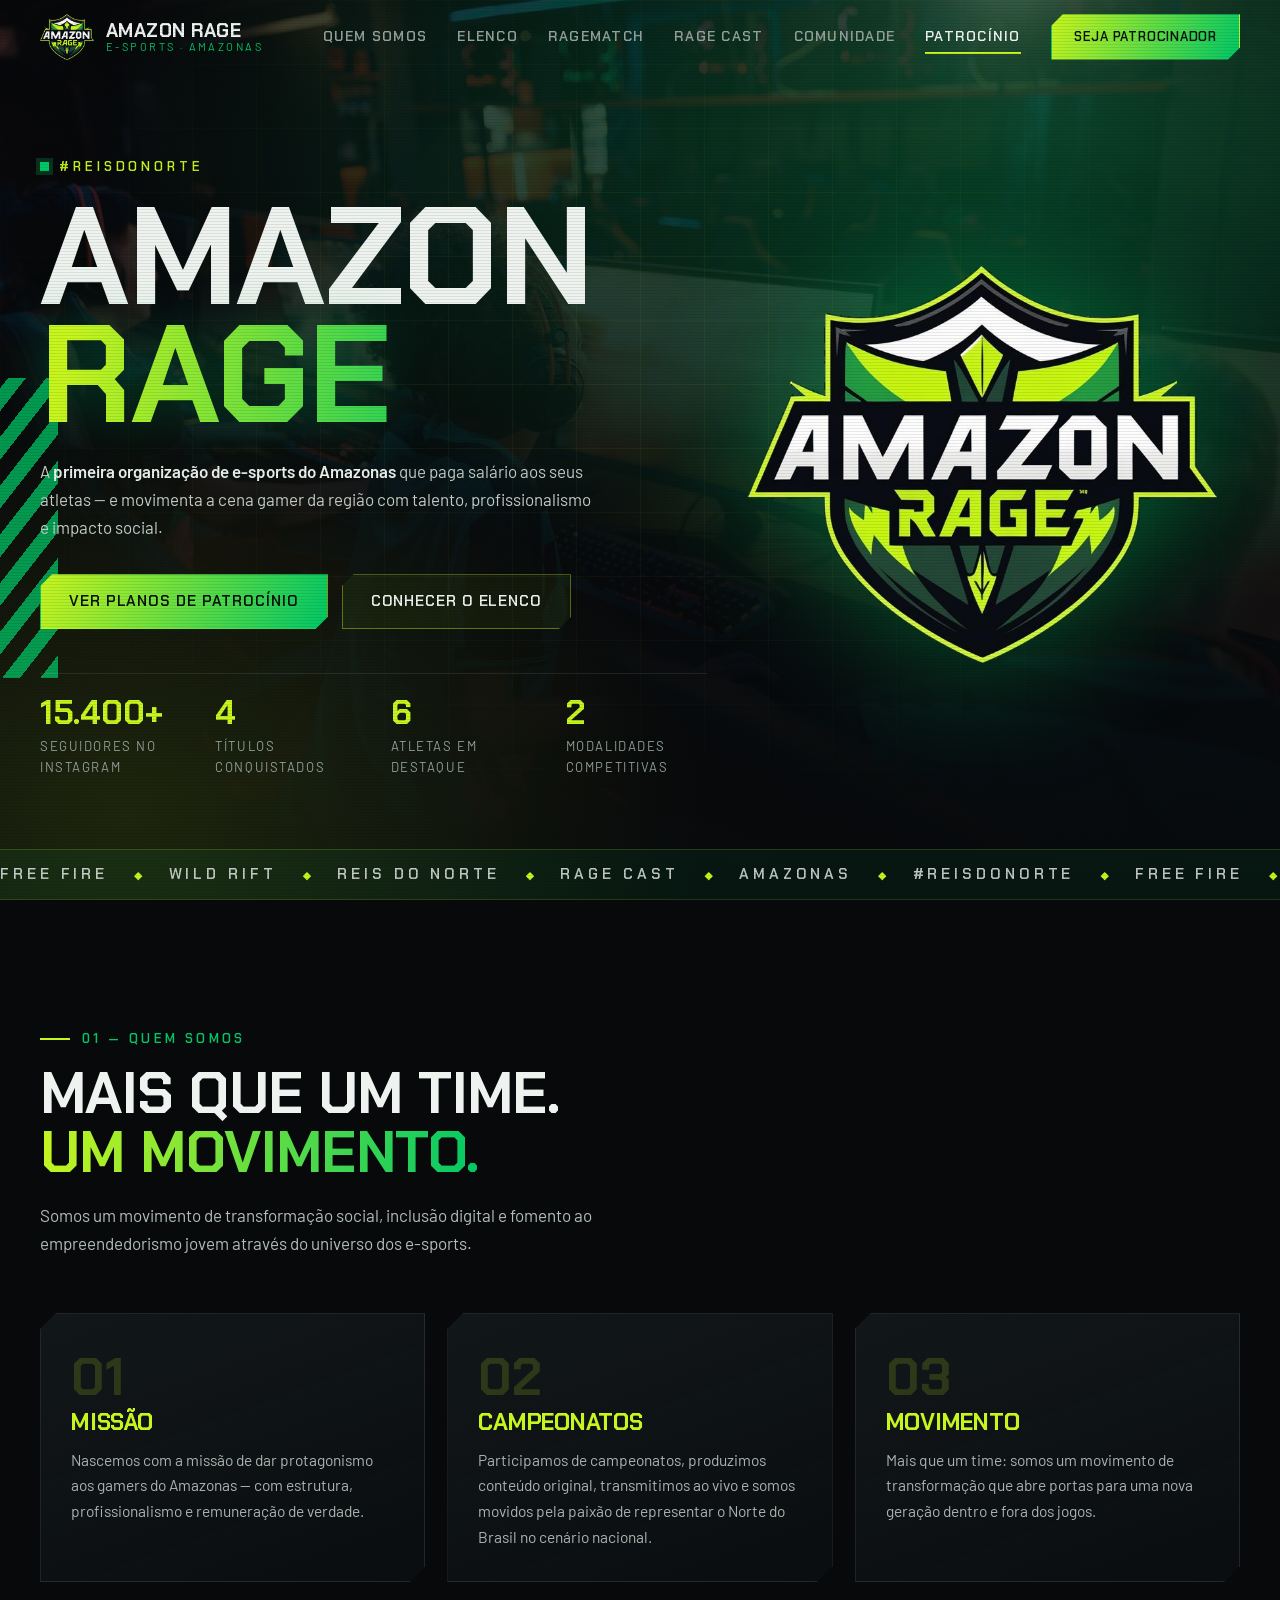
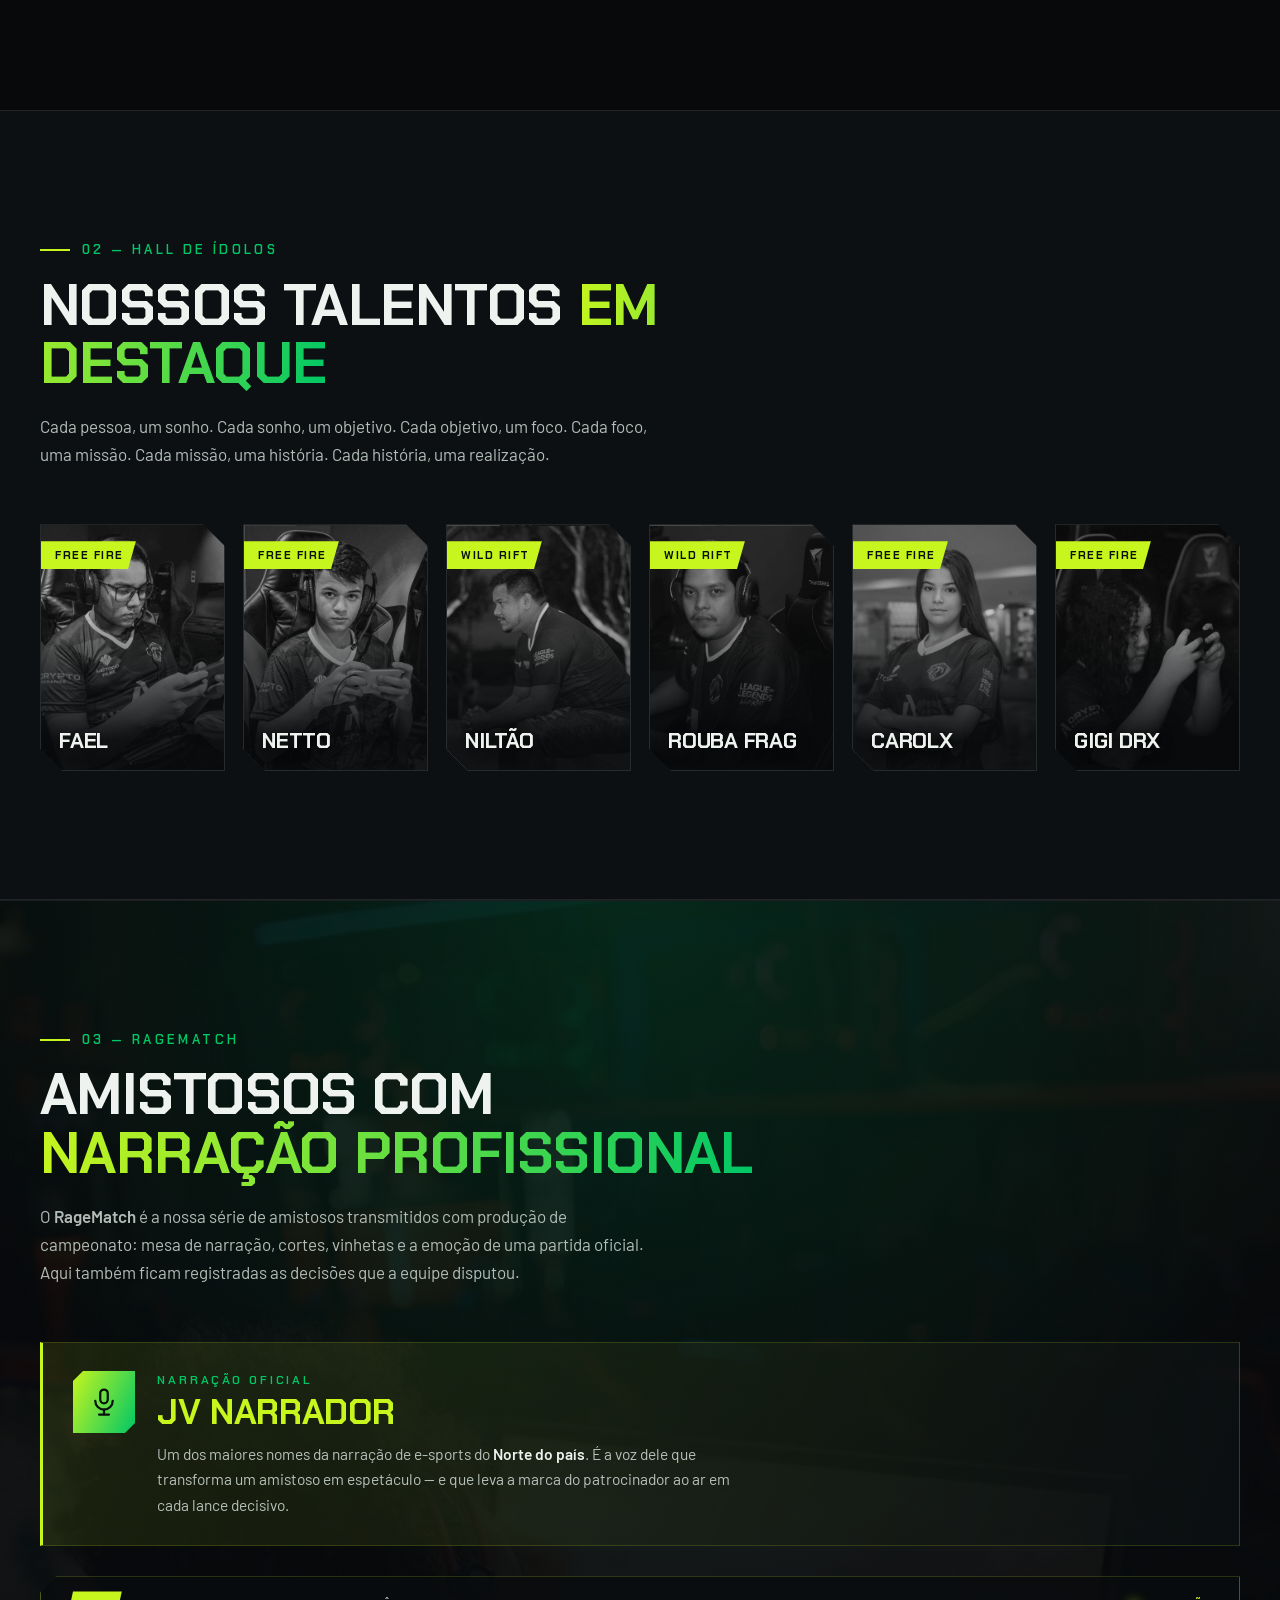
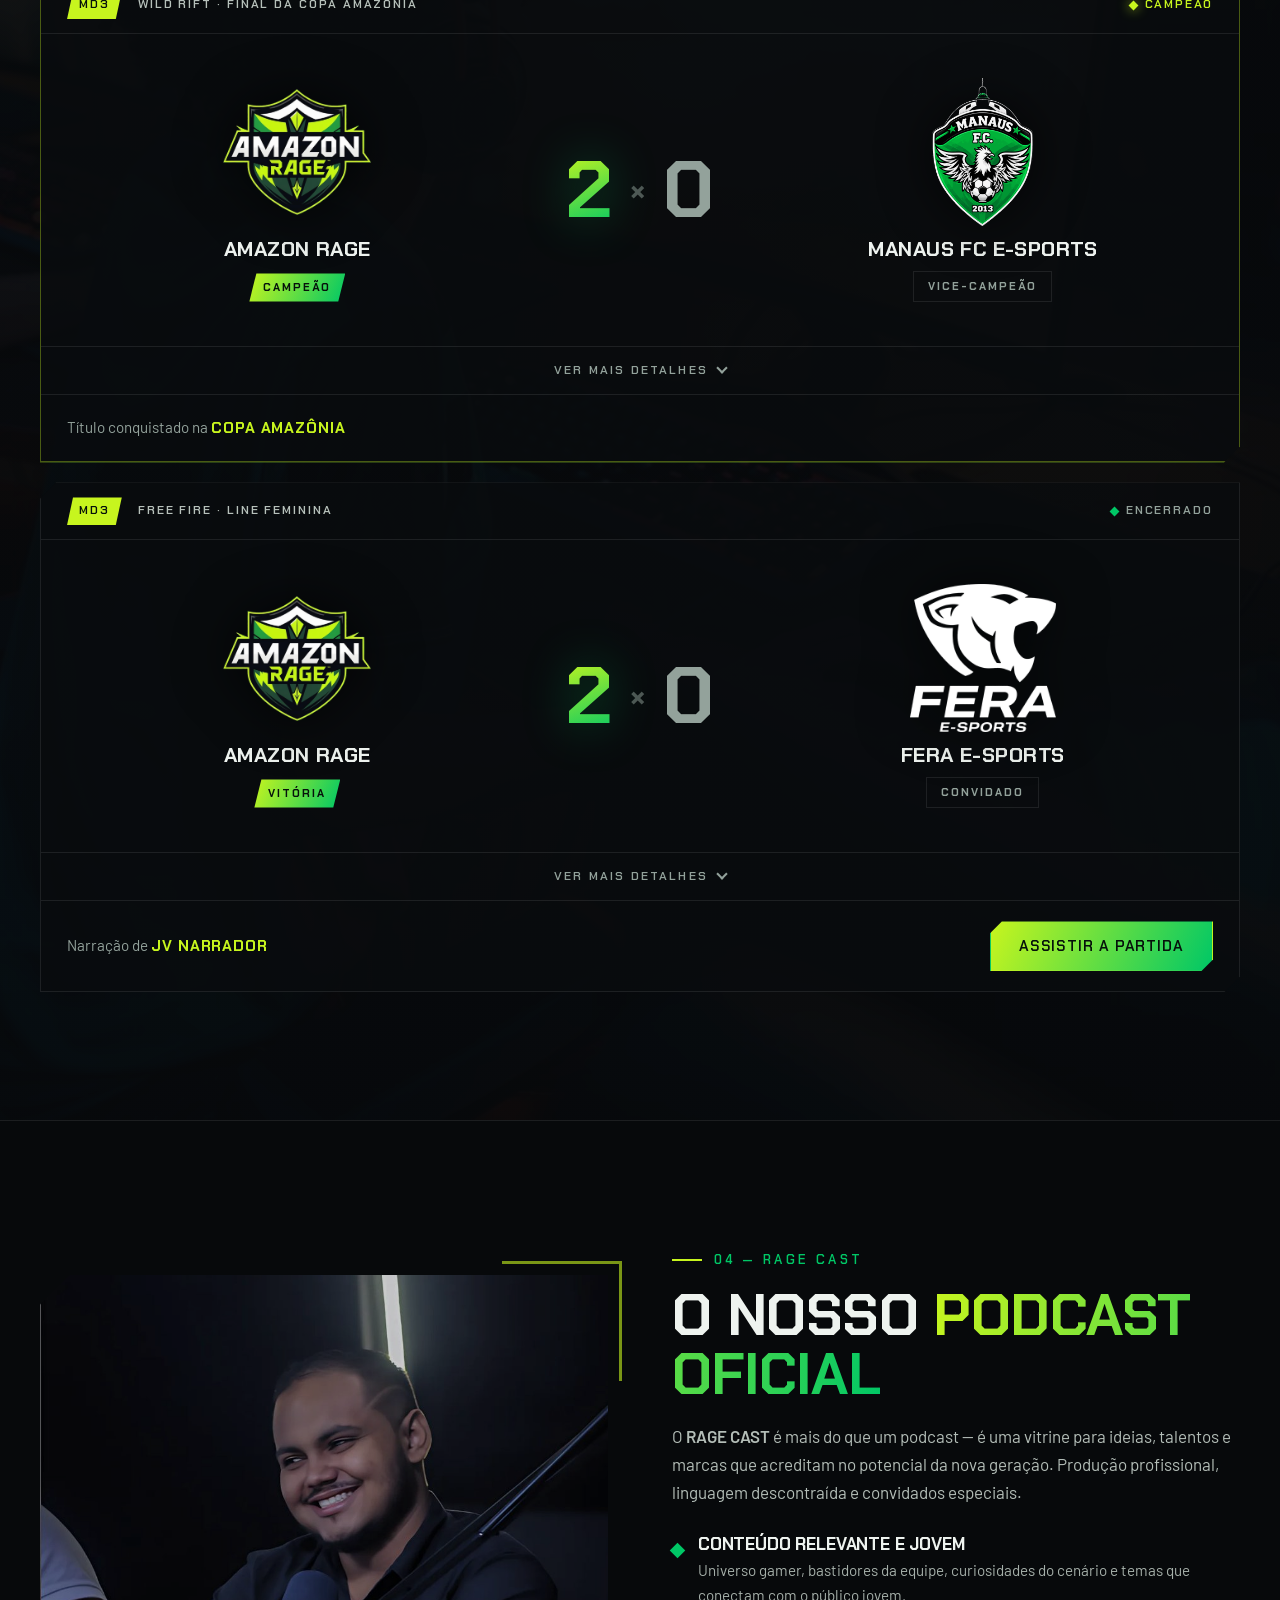
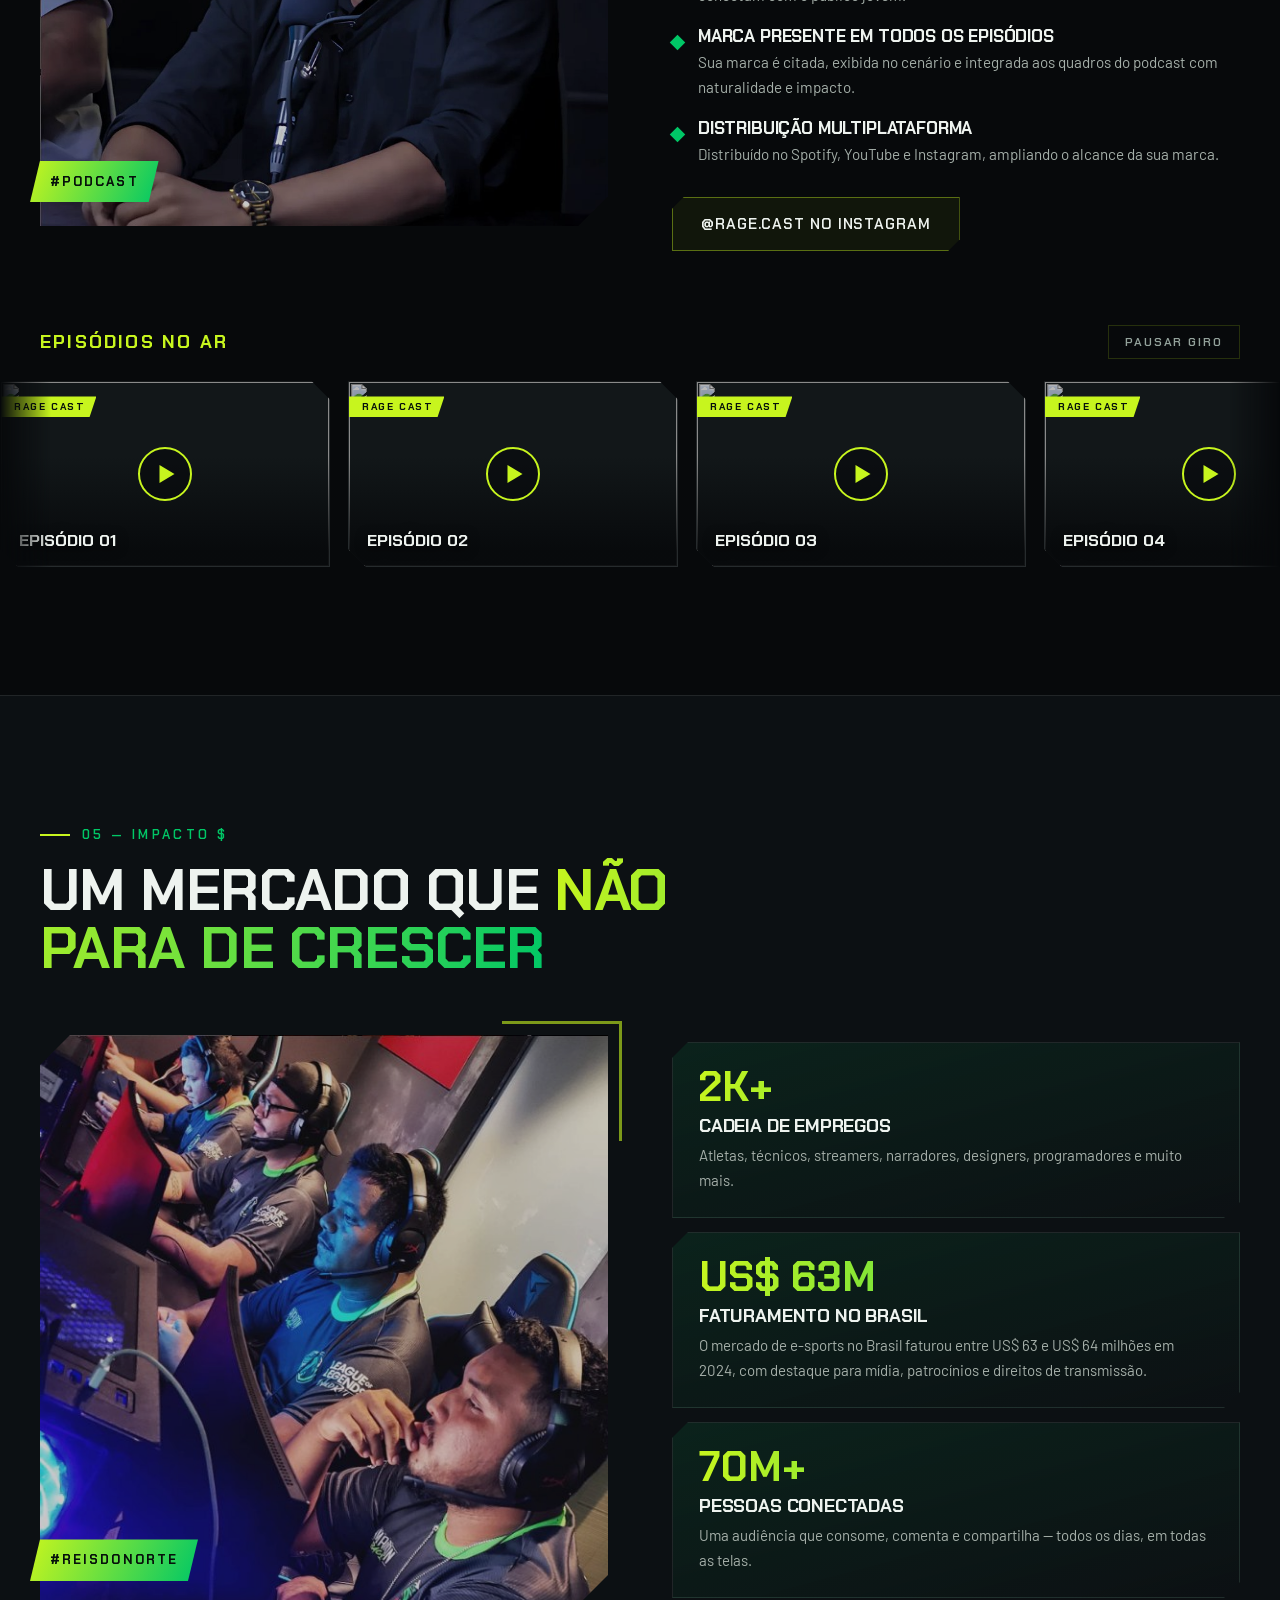
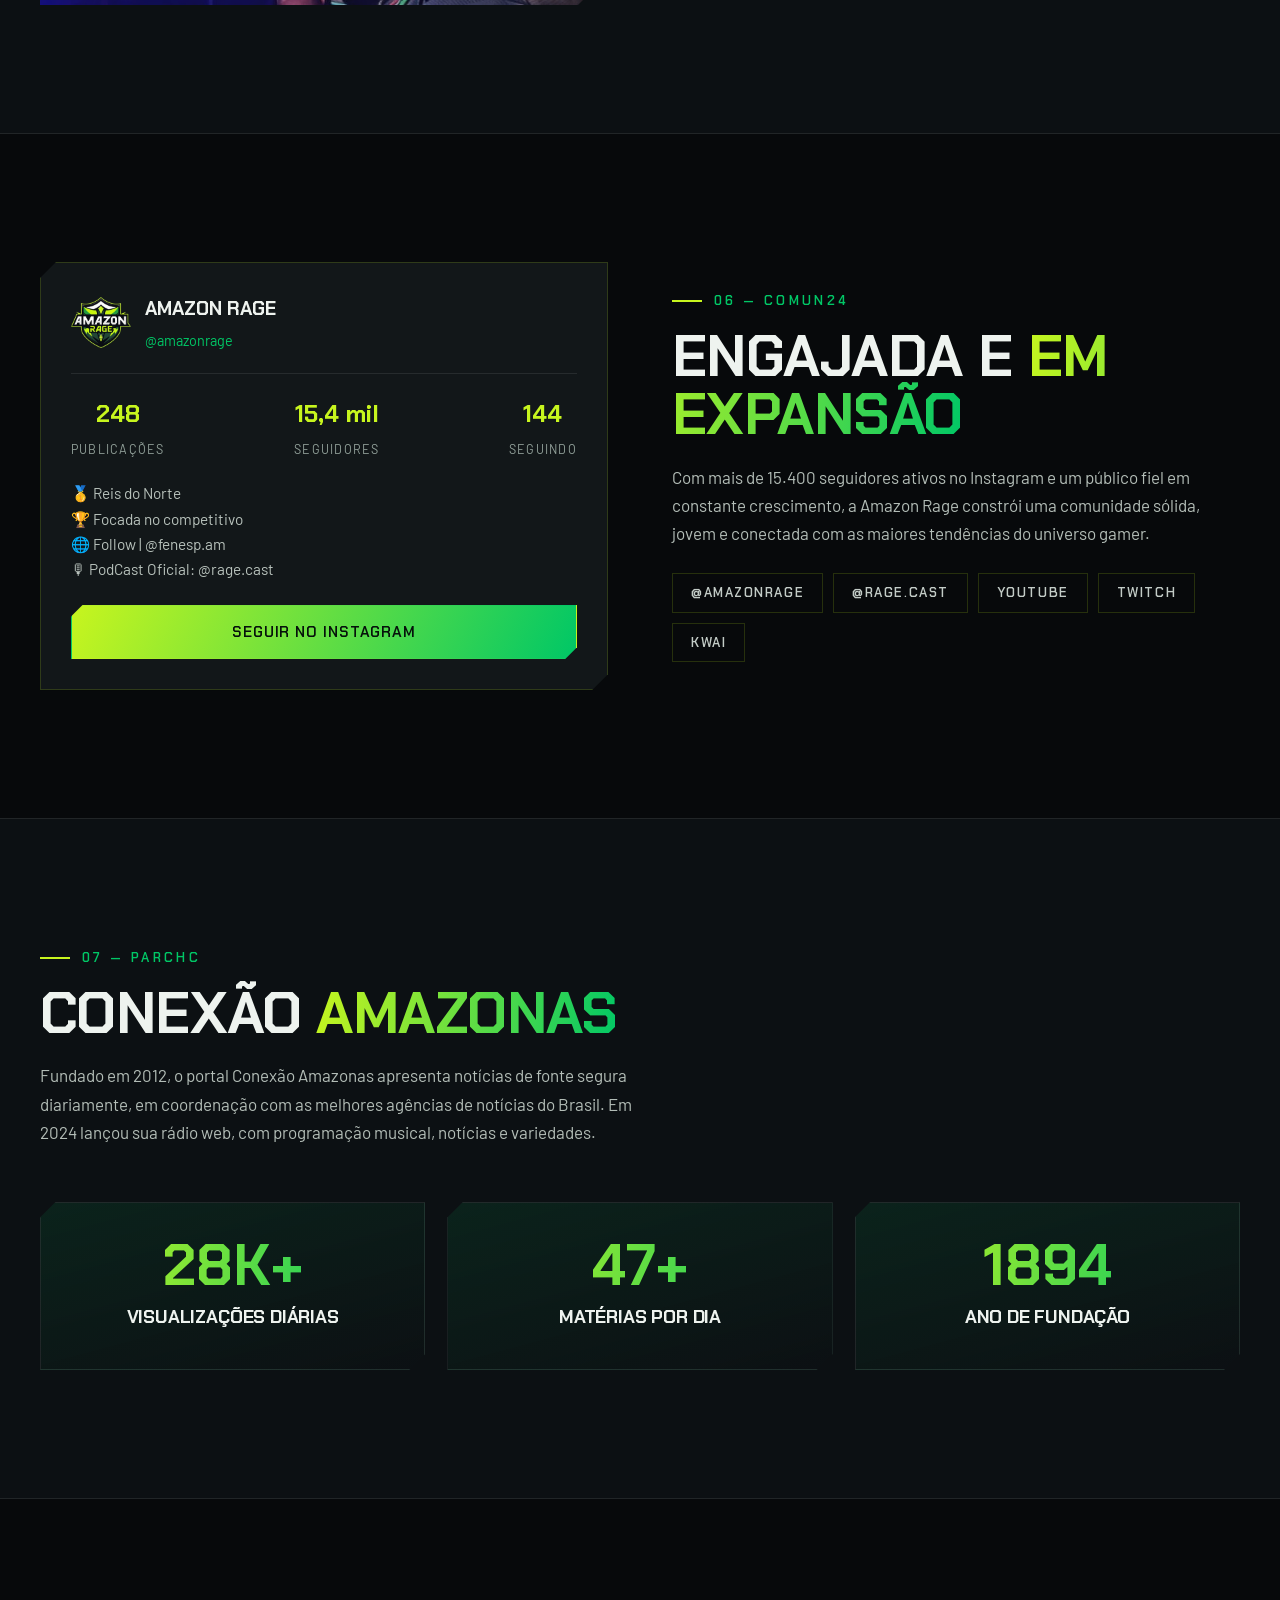
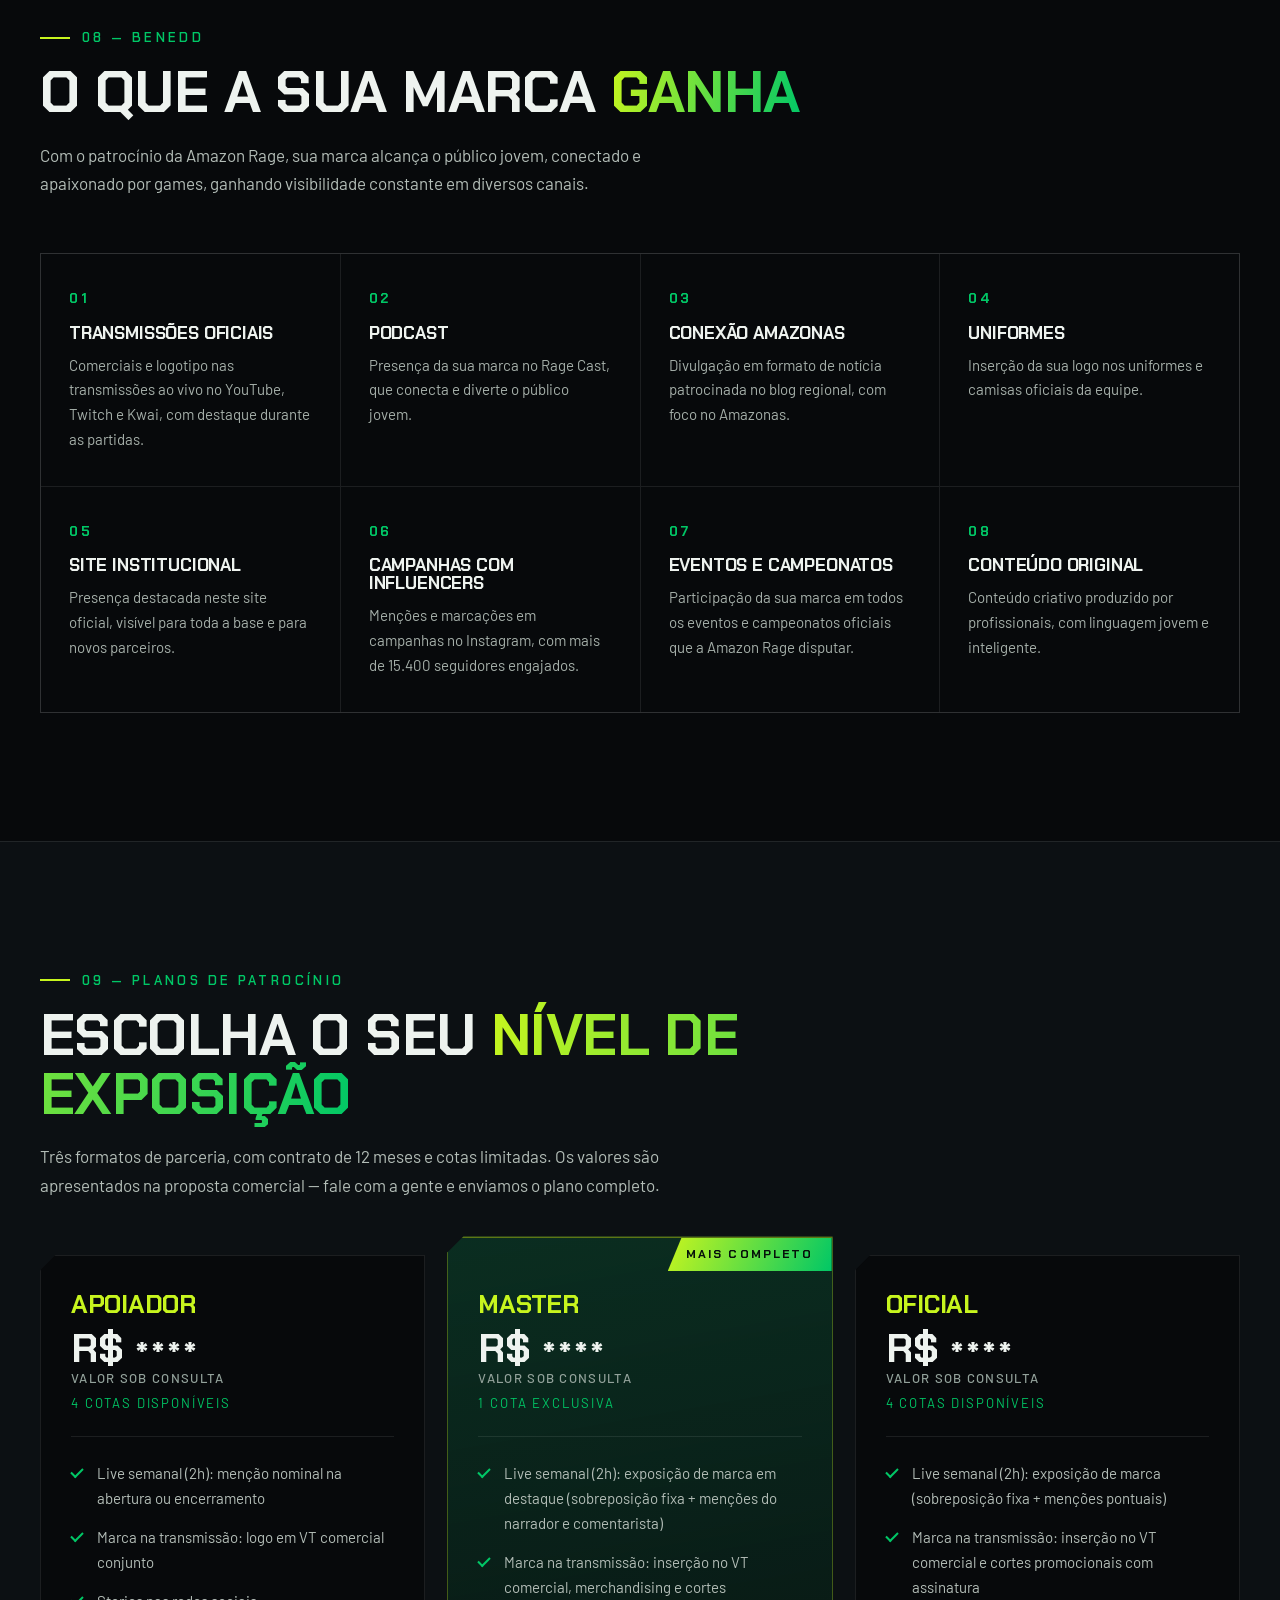
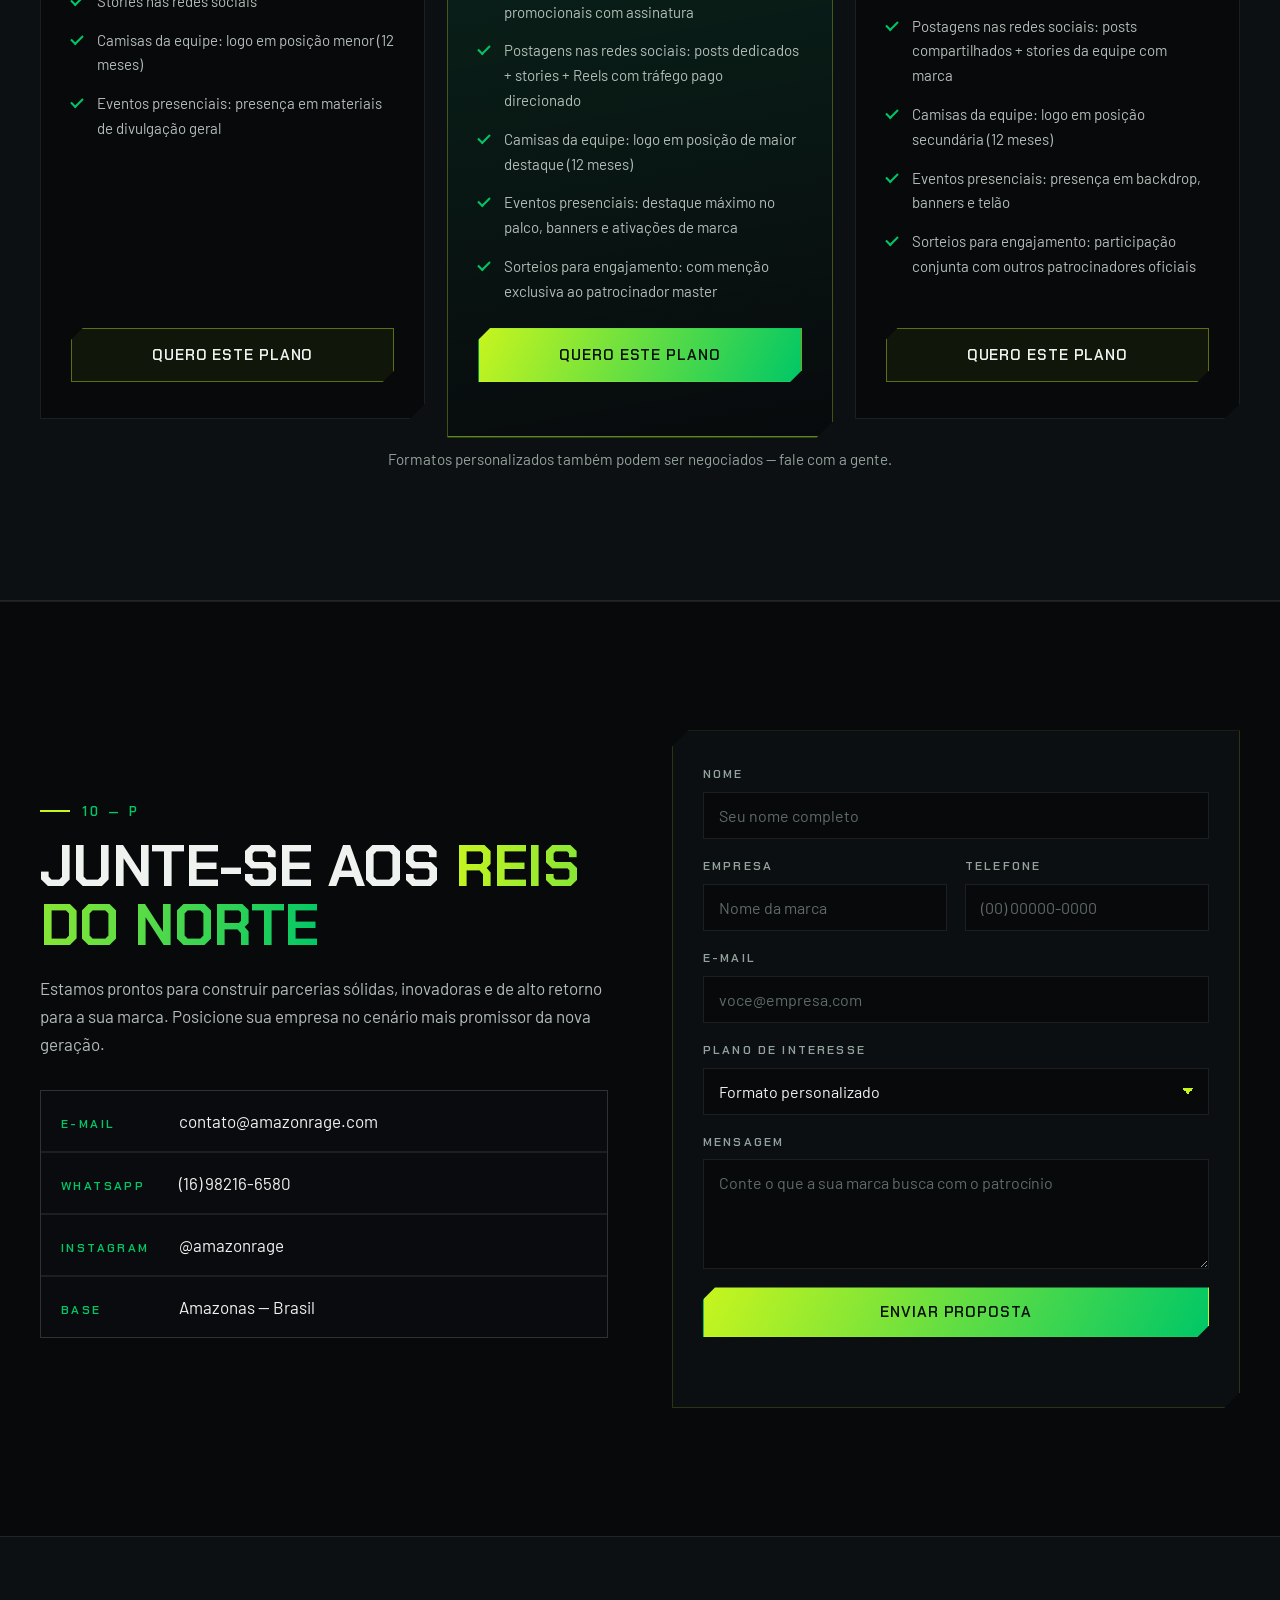
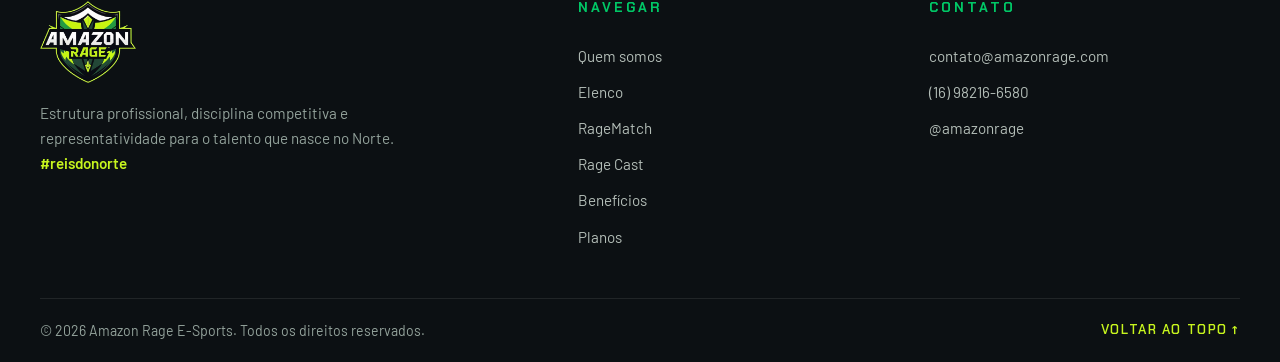
==== index.html @ 4dd615a1 "feat: final da Copa Amazônia contra o Manaus FC E-Sports - Nova partida no topo do RageMatch: Wild R" ====
<!DOCTYPE html>
<html lang="pt-BR">

<head>
	<meta charset="utf-8">
	<meta name="viewport" content="width=device-width, initial-scale=1">

	<!-- Marca que há JavaScript. As animações de entrada só escondem o conteúdo
	     quando esta classe existe — sem JS o site aparece inteiro, normalmente. -->
	<script>document.documentElement.classList.add("js");</script>

	<title>Amazon Rage E-Sports | Reis do Norte</title>
	<meta name="description"
		content="A primeira organização de e-sports do Amazonas que paga salário aos seus atletas. Free Fire, Wild Rift, Rage Cast e uma comunidade de mais de 15 mil gamers. Conheça os planos de patrocínio.">
	<meta name="theme-color" content="#07090B">

	<!-- ATENÇÃO: ao apontar o domínio amazonrage.com para o Netlify, troque as
	     cinco URLs absolutas abaixo (canonical, og:url, og:image e twitter:image)
	     e também robots.txt e sitemap.xml. Nada mais depende do domínio. -->
	<link rel="canonical" href="https://amazonrage.netlify.app/">

	<meta property="og:type" content="website">
	<meta property="og:site_name" content="Amazon Rage E-Sports">
	<meta property="og:locale" content="pt_BR">
	<meta property="og:title" content="Amazon Rage E-Sports | Reis do Norte">
	<meta property="og:description"
		content="Estrutura profissional para o talento que nasce no Norte. Free Fire, Wild Rift e o podcast Rage Cast — veja como a sua marca entra nessa.">
	<meta property="og:url" content="https://amazonrage.netlify.app/">
	<meta property="og:image" content="https://amazonrage.netlify.app/assets/img/og-cover.jpg">
	<meta property="og:image:secure_url" content="https://amazonrage.netlify.app/assets/img/og-cover.jpg">
	<meta property="og:image:type" content="image/jpeg">
	<meta property="og:image:width" content="1200">
	<meta property="og:image:height" content="630">
	<meta property="og:image:alt" content="Escudo da Amazon Rage E-Sports com a hashtag #reisdonorte">

	<meta name="twitter:card" content="summary_large_image">
	<meta name="twitter:title" content="Amazon Rage E-Sports | Reis do Norte">
	<meta name="twitter:description"
		content="Estrutura profissional para o talento que nasce no Norte. Free Fire, Wild Rift e o podcast Rage Cast.">
	<meta name="twitter:image" content="https://amazonrage.netlify.app/assets/img/og-cover.jpg">
	<meta name="twitter:image:alt" content="Escudo da Amazon Rage E-Sports com a hashtag #reisdonorte">

	<link rel="icon" href="/assets/img/favicon.ico" sizes="32x32">
	<link rel="icon" href="/assets/img/favicon.svg" type="image/svg+xml">
	<link rel="apple-touch-icon" href="/assets/img/apple-touch-icon.png">
	<link rel="manifest" href="/site.webmanifest">

	<link rel="preload" href="/assets/fonts/chakra-petch-latin-700-normal.woff2" as="font" type="font/woff2" crossorigin>
	<link rel="preload" href="/assets/fonts/barlow-latin-400-normal.woff2" as="font" type="font/woff2" crossorigin>
	<link rel="stylesheet" href="/assets/css/style.css">

	<script type="application/ld+json">
	{
		"@context": "https://schema.org",
		"@type": "SportsOrganization",
		"name": "Amazon Rage E-Sports",
		"alternateName": "Reis do Norte",
		"sport": "Esports",
		"url": "https://amazonrage.netlify.app/",
		"logo": "https://amazonrage.netlify.app/assets/img/logo.png",
		"email": "contato@amazonrage.com",
		"telephone": "+5516982166580",
		"areaServed": "Amazonas, Brasil",
		"address": { "@type": "PostalAddress", "addressRegion": "AM", "addressCountry": "BR" },
		"sameAs": ["https://www.instagram.com/amazonrage/"]
	}
	</script>
</head>

<body>
	<!-- Tela de carregamento. A saída é 100% CSS (animação com delay), então
	     ela some mesmo se o JavaScript falhar. O JS só anima o contador. -->
	<div class="preloader" id="preloader" aria-hidden="true">
		<div class="preloader-inner">
			<img class="preloader-crest" src="/assets/img/logo.png" alt="" width="190" height="161">
			<p class="preloader-name glitch" data-text="AMAZON RAGE">AMAZON RAGE</p>
			<div class="preloader-bar"><span></span></div>
			<p class="preloader-status"><b id="preloaderPct">0</b>% — preparando a arena</p>
			<p class="preloader-skip">clique para entrar</p>
		</div>
	</div>

	<div class="scroll-progress" aria-hidden="true"><span id="scrollBar"></span></div>
	<div class="scanlines" aria-hidden="true"></div>

	<a class="skip-link" href="#conteudo">Pular para o conteúdo</a>

	<header class="site-header" id="topo">
		<div class="wrap header-inner">
			<a class="brand" href="#topo" aria-label="Amazon Rage — início">
				<img src="/assets/img/logo.png" alt="Amazon Rage" width="150" height="127" fetchpriority="high">
				<span class="brand-text">
					<strong>Amazon Rage</strong>
					<em>E-Sports · Amazonas</em>
				</span>
			</a>

			<nav class="nav" id="nav" aria-label="Navegação principal">
				<a href="#sobre">Quem somos</a>
				<a href="#elenco">Elenco</a>
				<a href="#ragematch">RageMatch</a>
				<a href="#ragecast">Rage Cast</a>
				<a href="#comunidade">Comunidade</a>
				<a href="#patrocinio">Patrocínio</a>
				<a class="btn btn-primary nav-cta" href="#contato">Seja patrocinador</a>
			</nav>

			<button class="nav-toggle" id="navToggle" type="button" aria-expanded="false" aria-controls="nav"
				aria-label="Abrir menu">
				<span></span><span></span><span></span>
			</button>
		</div>
	</header>

	<main id="conteudo">

		<!-- ============================ HERO ============================ -->
		<section class="hero">
			<div class="hero-bg" aria-hidden="true"></div>
			<div class="hero-spotlight" aria-hidden="true"></div>
			<div class="stripes stripes-left" aria-hidden="true"></div>

			<div class="wrap hero-inner">
				<div class="hero-copy reveal">
					<p class="kicker"><span class="dot"></span> #reisdonorte</p>
					<h1>
						<span class="line-1">Amazon</span>
						<span class="line-2 glitch glitch-slow" data-text="Rage">Rage</span>
					</h1>
					<p class="lead">
						A <strong>primeira organização de e-sports do Amazonas</strong> que paga salário aos seus
						atletas — e movimenta a cena gamer da região com talento, profissionalismo e impacto social.
					</p>
					<div class="hero-actions">
						<a class="btn btn-primary" href="#patrocinio">Ver planos de patrocínio</a>
						<a class="btn btn-ghost" href="#elenco">Conhecer o elenco</a>
					</div>

					<ul class="hero-stats">
						<li><b data-count="15400" data-suffix="+">15.400+</b><span>seguidores no Instagram</span></li>
						<li><b data-count="4" data-suffix="">4</b><span>títulos conquistados</span></li>
						<li><b data-count="6" data-suffix="">6</b><span>atletas em destaque</span></li>
						<li><b data-count="2" data-suffix="">2</b><span>modalidades competitivas</span></li>
					</ul>
				</div>

				<div class="hero-crest reveal" aria-hidden="true">
					<img src="/assets/img/logo.png" alt="" width="560" height="474" fetchpriority="high">
				</div>
			</div>

			<div class="ticker" aria-hidden="true">
				<div class="ticker-track">
					<span>Free Fire</span><i>◆</i><span>Wild Rift</span><i>◆</i><span>Reis do Norte</span><i>◆</i>
					<span>Rage Cast</span><i>◆</i><span>Amazonas</span><i>◆</i><span>#reisdonorte</span><i>◆</i>
					<span>Free Fire</span><i>◆</i><span>Wild Rift</span><i>◆</i><span>Reis do Norte</span><i>◆</i>
					<span>Rage Cast</span><i>◆</i><span>Amazonas</span><i>◆</i><span>#reisdonorte</span><i>◆</i>
				</div>
			</div>
		</section>

		<!-- ============================ QUEM SOMOS ============================ -->
		<section class="section" id="sobre">
			<div class="wrap">
				<header class="section-head reveal">
					<p class="eyebrow">01 — Quem somos</p>
					<h2>Mais que um time.<br><span class="hl">Um movimento.</span></h2>
					<p class="section-lead">
						Somos um movimento de transformação social, inclusão digital e fomento ao empreendedorismo jovem
						através do universo dos e-sports.
					</p>
				</header>

				<div class="cards-3">
					<article class="card reveal">
						<span class="card-num">01</span>
						<h3>Missão</h3>
						<p>Nascemos com a missão de dar protagonismo aos gamers do Amazonas — com estrutura,
							profissionalismo e remuneração de verdade.</p>
					</article>
					<article class="card reveal">
						<span class="card-num">02</span>
						<h3>Campeonatos</h3>
						<p>Participamos de campeonatos, produzimos conteúdo original, transmitimos ao vivo e somos
							movidos pela paixão de representar o Norte do Brasil no cenário nacional.</p>
					</article>
					<article class="card reveal">
						<span class="card-num">03</span>
						<h3>Movimento</h3>
						<p>Mais que um time: somos um movimento de transformação que abre portas para uma nova geração
							dentro e fora dos jogos.</p>
					</article>
				</div>
			</div>
		</section>

		<!-- ============================ ELENCO ============================ -->
		<section class="section section-alt" id="elenco">
			<div class="wrap">
				<header class="section-head reveal">
					<p class="eyebrow">02 — Hall de ídolos</p>
					<h2>Nossos talentos <span class="hl">em destaque</span></h2>
					<p class="section-lead">
						Cada pessoa, um sonho. Cada sonho, um objetivo. Cada objetivo, um foco. Cada foco, uma missão.
						Cada missão, uma história. Cada história, uma realização.
					</p>
				</header>

				<div class="roster">
					<article class="player reveal">
						<img src="/assets/img/team/fael.jpg" alt="Fael, atleta de Free Fire da Amazon Rage" width="595"
							height="590" loading="lazy">
						<span class="player-tag">Free Fire</span>
						<h3>Fael</h3>
					</article>
					<article class="player reveal">
						<img src="/assets/img/team/netto.jpg" alt="Netto, atleta de Free Fire da Amazon Rage" width="594"
							height="593" loading="lazy">
						<span class="player-tag">Free Fire</span>
						<h3>Netto</h3>
					</article>
					<article class="player reveal">
						<img src="/assets/img/team/niltao.jpg" alt="Niltão, atleta de Wild Rift da Amazon Rage"
							width="594" height="591" loading="lazy">
						<span class="player-tag">Wild Rift</span>
						<h3>Niltão</h3>
					</article>
					<article class="player reveal">
						<img src="/assets/img/team/rouba-frag.jpg" alt="Rouba Frag, atleta de Wild Rift da Amazon Rage"
							width="591" height="595" loading="lazy">
						<span class="player-tag">Wild Rift</span>
						<h3>Rouba Frag</h3>
					</article>
					<article class="player reveal">
						<img src="/assets/img/team/carolx.jpg" alt="CarolX, atleta de Free Fire da Amazon Rage"
							width="594" height="594" loading="lazy">
						<span class="player-tag">Free Fire</span>
						<h3>CarolX</h3>
					</article>
					<article class="player reveal">
						<img src="/assets/img/team/gigi-drx.jpg" alt="Gigi DRX, atleta de Free Fire da Amazon Rage"
							width="476" height="592" loading="lazy">
						<span class="player-tag">Free Fire</span>
						<h3>Gigi DRX</h3>
					</article>
				</div>
			</div>
		</section>

		<!-- ============================ RAGEMATCH ============================ -->
		<section class="section section-match" id="ragematch">
			<div class="match-bg" aria-hidden="true"></div>

			<div class="wrap">
				<header class="section-head reveal">
					<p class="eyebrow">03 — RageMatch</p>
					<h2>Amistosos com <span class="hl">narração profissional</span></h2>
					<p class="section-lead">
						O <strong>RageMatch</strong> é a nossa série de amistosos transmitidos com produção de
						campeonato: mesa de narração, cortes, vinhetas e a emoção de uma partida oficial. Aqui também
						ficam registradas as decisões que a equipe disputou.
					</p>
				</header>

				<!-- Narrador em destaque -->
				<div class="caster reveal">
					<span class="caster-icon" aria-hidden="true">
						<svg viewBox="0 0 24 24" width="30" height="30" fill="none" stroke="currentColor"
							stroke-width="1.8" stroke-linecap="round">
							<rect x="9" y="2" width="6" height="11" rx="3" />
							<path d="M5 11a7 7 0 0 0 14 0" />
							<path d="M12 18v4M8 22h8" />
						</svg>
					</span>
					<div class="caster-copy">
						<p class="caster-role">Narração oficial</p>
						<h3>JV Narrador</h3>
						<p>Um dos maiores nomes da narração de e-sports do <strong>Norte do país</strong>. É a voz dele
							que transforma um amistoso em espetáculo — e que leva a marca do patrocinador ao ar em cada
							lance decisivo.</p>
					</div>
				</div>

				<!-- Partidas. Para adicionar outra, duplique este <article> e troque
				     os times, o placar, o formato e o data-video do YouTube. -->
				<div class="matches">
					<article class="match match-title reveal">
						<header class="match-meta">
							<span class="match-format">MD3</span>
							<span class="match-mode">Wild Rift · Final da Copa Amazônia</span>
							<span class="match-state is-title">Campeão</span>
						</header>

						<div class="match-board">
							<div class="side">
								<div class="side-crest">
									<img src="/assets/img/logo.png" alt="Escudo da Amazon Rage" width="180"
										height="153" loading="lazy">
								</div>
								<h3>Amazon Rage</h3>
								<span class="side-badge">Campeão</span>
							</div>

							<div class="match-score">
								<b class="is-win">2</b>
								<span aria-hidden="true">×</span>
								<b>0</b>
								<span class="sr-only">Amazon Rage 2, Manaus FC E-Sports 0</span>
							</div>

							<div class="side">
								<div class="side-crest">
									<img src="/assets/img/teams/manaus-fc.png" alt="Escudo do Manaus FC E-Sports"
										width="382" height="560" loading="lazy">
								</div>
								<h3>Manaus FC E-Sports</h3>
								<span class="side-badge is-muted">Vice-campeão</span>
							</div>
						</div>

						<details class="match-details" data-match="Amazon Rage 2 × 0 Manaus FC — Copa Amazônia">
							<summary class="details-toggle">
								<span class="details-label">Ver mais detalhes</span>
								<span class="details-arrow" aria-hidden="true"></span>
							</summary>

							<div class="details-body">
								<p class="details-title">Destaques da série</p>

								<div class="mvps">
									<article class="mvp">
										<div class="mvp-photo">
											<img src="/assets/img/mvp/niltao.jpg" alt="Niltão, atleta da Amazon Rage"
												width="640" height="640" loading="lazy">
											<span class="mvp-game">Jogo 1</span>
										</div>
										<div class="mvp-info">
											<p class="mvp-role">MDM</p>
											<h4 class="mvp-name">Niltão</h4>
											<ul class="mvp-stats">
												<li><b>5</b><span>Abates</span></li>
												<li><b>1</b><span>Morte</span></li>
												<li><b>7</b><span>Assistências</span></li>
												<li><b>15.013</b><span>Dano</span></li>
											</ul>
											<button class="btn-share" type="button">
												<svg viewBox="0 0 24 24" width="16" height="16" fill="none"
													stroke="currentColor" stroke-width="2" stroke-linecap="round"
													stroke-linejoin="round" aria-hidden="true">
													<circle cx="18" cy="5" r="3" />
													<circle cx="6" cy="12" r="3" />
													<circle cx="18" cy="19" r="3" />
													<path d="m8.6 13.5 6.8 4M15.4 6.5l-6.8 4" />
												</svg>
												Compartilhar card
											</button>
										</div>
									</article>

									<article class="mvp">
										<div class="mvp-photo">
											<img src="/assets/img/mvp/dudu.jpg" alt="Dudu, atleta da Amazon Rage"
												width="640" height="640" loading="lazy">
											<span class="mvp-game">Jogo 2</span>
										</div>
										<div class="mvp-info">
											<p class="mvp-role">MDM</p>
											<h4 class="mvp-name">Dudu</h4>
											<ul class="mvp-stats">
												<li><b>12</b><span>Abates</span></li>
												<li><b>3</b><span>Mortes</span></li>
												<li><b>2</b><span>Assistências</span></li>
												<li><b>16.177</b><span>Dano</span></li>
											</ul>
											<button class="btn-share" type="button">
												<svg viewBox="0 0 24 24" width="16" height="16" fill="none"
													stroke="currentColor" stroke-width="2" stroke-linecap="round"
													stroke-linejoin="round" aria-hidden="true">
													<circle cx="18" cy="5" r="3" />
													<circle cx="6" cy="12" r="3" />
													<circle cx="18" cy="19" r="3" />
													<path d="m8.6 13.5 6.8 4M15.4 6.5l-6.8 4" />
												</svg>
												Compartilhar card
											</button>
										</div>
									</article>
								</div>
							</div>
						</details>

						<footer class="match-foot">
							<p class="match-caster">Título conquistado na <strong>Copa Amazônia</strong></p>
						</footer>
					</article>

					<article class="match reveal">
						<header class="match-meta">
							<span class="match-format">MD3</span>
							<span class="match-mode">Free Fire · Line feminina</span>
							<span class="match-state">Encerrado</span>
						</header>

						<div class="match-board">
							<div class="side">
								<div class="side-crest">
									<img src="/assets/img/logo.png" alt="Escudo da Amazon Rage" width="180"
										height="153" loading="lazy">
								</div>
								<h3>Amazon Rage</h3>
								<span class="side-badge">Vitória</span>
							</div>

							<div class="match-score">
								<b class="is-win">2</b>
								<span aria-hidden="true">×</span>
								<b>0</b>
								<span class="sr-only">Amazon Rage 2, Fera E-Sports 0</span>
							</div>

							<div class="side">
								<div class="side-crest">
									<img src="/assets/img/teams/fera.png" alt="Escudo da Fera E-Sports" width="178"
										height="180" loading="lazy">
								</div>
								<h3>Fera E-Sports</h3>
								<span class="side-badge is-muted">Convidado</span>
							</div>
						</div>

						<!-- <details> nativo: abre e fecha mesmo sem JavaScript.
						     Cada .mvp já carrega tudo que o card de compartilhamento
						     precisa — foto, nome, jogo e números. -->
						<details class="match-details" data-match="Amazon Rage 2 × 0 Fera E-Sports">
							<summary class="details-toggle">
								<span class="details-label">Ver mais detalhes</span>
								<span class="details-arrow" aria-hidden="true"></span>
							</summary>

							<div class="details-body">
								<p class="details-title">Destaques da série</p>

								<div class="mvps">
									<article class="mvp">
										<div class="mvp-photo">
											<img src="/assets/img/mvp/iza-trem.jpg" alt="IZA trem, atleta da Amazon Rage"
												width="640" height="640" loading="lazy">
											<span class="mvp-game">Jogo 1</span>
										</div>
										<div class="mvp-info">
											<p class="mvp-role">MDM</p>
											<h4 class="mvp-name">IZA trem</h4>
											<ul class="mvp-stats">
												<li><b>9</b><span>Abates</span></li>
												<li><b>6</b><span>Assistências</span></li>
												<li><b>3.763</b><span>Dano</span></li>
											</ul>
											<button class="btn-share" type="button">
												<svg viewBox="0 0 24 24" width="16" height="16" fill="none"
													stroke="currentColor" stroke-width="2" stroke-linecap="round"
													stroke-linejoin="round" aria-hidden="true">
													<circle cx="18" cy="5" r="3" />
													<circle cx="6" cy="12" r="3" />
													<circle cx="18" cy="19" r="3" />
													<path d="m8.6 13.5 6.8 4M15.4 6.5l-6.8 4" />
												</svg>
												Compartilhar card
											</button>
										</div>
									</article>

									<article class="mvp">
										<div class="mvp-photo">
											<img src="/assets/img/mvp/carolx.jpg" alt="CarolX, atleta da Amazon Rage"
												width="640" height="640" loading="lazy">
											<span class="mvp-game">Jogo 2</span>
										</div>
										<div class="mvp-info">
											<p class="mvp-role">MDM</p>
											<h4 class="mvp-name">CarolX</h4>
											<ul class="mvp-stats">
												<li><b>13</b><span>Abates</span></li>
												<li><b>4</b><span>Assistências</span></li>
												<li><b>2.924</b><span>Dano</span></li>
											</ul>
											<button class="btn-share" type="button">
												<svg viewBox="0 0 24 24" width="16" height="16" fill="none"
													stroke="currentColor" stroke-width="2" stroke-linecap="round"
													stroke-linejoin="round" aria-hidden="true">
													<circle cx="18" cy="5" r="3" />
													<circle cx="6" cy="12" r="3" />
													<circle cx="18" cy="19" r="3" />
													<path d="m8.6 13.5 6.8 4M15.4 6.5l-6.8 4" />
												</svg>
												Compartilhar card
											</button>
										</div>
									</article>
								</div>
							</div>
						</details>

						<footer class="match-foot">
							<p class="match-caster">Narração de <strong>JV Narrador</strong></p>
							<button class="btn btn-primary" type="button" data-video="zt9ykqAmHUU"
								data-title="RageMatch · Amazon Rage 2 × 0 Fera E-Sports">Assistir a partida</button>
						</footer>
					</article>
				</div>
			</div>
		</section>

		<!-- ============================ RAGE CAST ============================ -->
		<section class="section" id="ragecast">
			<div class="wrap split">
				<div class="split-media reveal">
					<img src="/assets/img/podcast.jpg" alt="Gravação do Rage Cast, o podcast oficial da Amazon Rage"
						width="900" height="874" loading="lazy">
					<span class="badge-corner">#podcast</span>
				</div>

				<div class="split-copy reveal">
					<p class="eyebrow">04 — Rage Cast</p>
					<h2>O nosso <span class="hl">podcast oficial</span></h2>
					<p class="section-lead">
						O <strong>RAGE CAST</strong> é mais do que um podcast — é uma vitrine para ideias, talentos e
						marcas que acreditam no potencial da nova geração. Produção profissional, linguagem descontraída
						e convidados especiais.
					</p>

					<ul class="feature-list">
						<li>
							<h3>Conteúdo relevante e jovem</h3>
							<p>Universo gamer, bastidores da equipe, curiosidades do cenário e temas que conectam com o
								público jovem.</p>
						</li>
						<li>
							<h3>Marca presente em todos os episódios</h3>
							<p>Sua marca é citada, exibida no cenário e integrada aos quadros do podcast com
								naturalidade e impacto.</p>
						</li>
						<li>
							<h3>Distribuição multiplataforma</h3>
							<p>Distribuído no Spotify, YouTube e Instagram, ampliando o alcance da sua marca.</p>
						</li>
					</ul>

					<a class="btn btn-ghost" href="https://www.instagram.com/rage.cast/" target="_blank"
						rel="noopener">@rage.cast no Instagram</a>
				</div>
			</div>

			<!-- Carrossel de episódios. Para trocar um vídeo basta alterar o
			     data-video (o ID do YouTube) e o texto de .ep-title — a
			     miniatura vem sozinha do ID. O JS duplica a fita para o giro
			     contínuo; sem JavaScript vira uma faixa de rolagem normal. -->
			<div class="reel">
				<div class="wrap reel-head">
					<h3>Episódios no ar</h3>
					<button class="reel-toggle" id="reelToggle" type="button" aria-pressed="false">Pausar giro</button>
				</div>

				<div class="reel-viewport">
					<div class="reel-belt" id="reelBelt">
						<ul class="reel-track">
							<li>
								<button class="ep" type="button" data-video="JS6_V7fWRos" data-title="Rage Cast · Episódio 01">
									<img src="https://i.ytimg.com/vi/JS6_V7fWRos/hqdefault.jpg" alt="" width="480"
										height="360" loading="lazy">
									<span class="ep-play" aria-hidden="true"></span>
									<span class="ep-tag">Rage Cast</span>
									<span class="ep-title">Episódio 01</span>
								</button>
							</li>
							<li>
								<button class="ep" type="button" data-video="RYM8RnQV6Vk" data-title="Rage Cast · Episódio 02">
									<img src="https://i.ytimg.com/vi/RYM8RnQV6Vk/hqdefault.jpg" alt="" width="480"
										height="360" loading="lazy">
									<span class="ep-play" aria-hidden="true"></span>
									<span class="ep-tag">Rage Cast</span>
									<span class="ep-title">Episódio 02</span>
								</button>
							</li>
							<li>
								<button class="ep" type="button" data-video="SuaYDJm6jGQ" data-title="Rage Cast · Episódio 03">
									<img src="https://i.ytimg.com/vi/SuaYDJm6jGQ/hqdefault.jpg" alt="" width="480"
										height="360" loading="lazy">
									<span class="ep-play" aria-hidden="true"></span>
									<span class="ep-tag">Rage Cast</span>
									<span class="ep-title">Episódio 03</span>
								</button>
							</li>
							<li>
								<button class="ep" type="button" data-video="Yopaeo4594M" data-title="Rage Cast · Episódio 04">
									<img src="https://i.ytimg.com/vi/Yopaeo4594M/hqdefault.jpg" alt="" width="480"
										height="360" loading="lazy">
									<span class="ep-play" aria-hidden="true"></span>
									<span class="ep-tag">Rage Cast</span>
									<span class="ep-title">Episódio 04</span>
								</button>
							</li>
							<li>
								<button class="ep" type="button" data-video="p11Y2thDC1A" data-title="Rage Cast · Episódio 05">
									<img src="https://i.ytimg.com/vi/p11Y2thDC1A/hqdefault.jpg" alt="" width="480"
										height="360" loading="lazy">
									<span class="ep-play" aria-hidden="true"></span>
									<span class="ep-tag">Rage Cast</span>
									<span class="ep-title">Episódio 05</span>
								</button>
							</li>
							<li>
								<button class="ep" type="button" data-video="MSKXVQ3qTl4" data-title="Rage Cast · Episódio 06">
									<img src="https://i.ytimg.com/vi/MSKXVQ3qTl4/hqdefault.jpg" alt="" width="480"
										height="360" loading="lazy">
									<span class="ep-play" aria-hidden="true"></span>
									<span class="ep-tag">Rage Cast</span>
									<span class="ep-title">Episódio 06</span>
								</button>
							</li>
							<li>
								<button class="ep" type="button" data-video="oTSr6mWcTas" data-title="Rage Cast · Episódio 07">
									<img src="https://i.ytimg.com/vi/oTSr6mWcTas/hqdefault.jpg" alt="" width="480"
										height="360" loading="lazy">
									<span class="ep-play" aria-hidden="true"></span>
									<span class="ep-tag">Rage Cast</span>
									<span class="ep-title">Episódio 07</span>
								</button>
							</li>
							<li>
								<button class="ep" type="button" data-video="hPzIUWOjV1k" data-title="Rage Cast · Episódio 08">
									<img src="https://i.ytimg.com/vi/hPzIUWOjV1k/hqdefault.jpg" alt="" width="480"
										height="360" loading="lazy">
									<span class="ep-play" aria-hidden="true"></span>
									<span class="ep-tag">Rage Cast</span>
									<span class="ep-title">Episódio 08</span>
								</button>
							</li>
						</ul>
					</div>
				</div>
			</div>
		</section>

		<!-- Player em sobreposição: o iframe só é criado ao abrir e some ao
		     fechar, então nada do YouTube carrega antes de alguém clicar. -->
		<div class="lightbox" id="lightbox" hidden>
			<div class="lightbox-panel" role="dialog" aria-modal="true" aria-labelledby="lightboxTitle">
				<div class="lightbox-bar">
					<p id="lightboxTitle">Rage Cast</p>
					<button class="lightbox-close" id="lightboxClose" type="button" aria-label="Fechar player">✕</button>
				</div>
				<div class="lightbox-frame" id="lightboxFrame"></div>
			</div>
		</div>

		<!-- ============================ IMPACTO ============================ -->
		<section class="section section-alt" id="impacto">
			<div class="wrap">
				<header class="section-head reveal">
					<p class="eyebrow">05 — Impacto do e-sports</p>
					<h2>Um mercado que <span class="hl">não para de crescer</span></h2>
				</header>

				<div class="split">
					<div class="split-media reveal">
						<img src="/assets/img/equipe.jpg" alt="Atletas da Amazon Rage disputando um campeonato presencial"
							width="592" height="594" loading="lazy">
						<span class="badge-corner">#reisdonorte</span>
					</div>

					<div class="stats-grid stats-stack">
						<article class="stat reveal">
							<b data-count="2" data-suffix="K+">2K+</b>
							<h3>Cadeia de empregos</h3>
							<p>Atletas, técnicos, streamers, narradores, designers, programadores e muito mais.</p>
						</article>
						<article class="stat reveal">
							<b data-prefix="US$ " data-count="63" data-suffix="M">US$ 63M</b>
							<h3>Faturamento no Brasil</h3>
							<p>O mercado de e-sports no Brasil faturou entre US$ 63 e US$ 64 milhões em 2024, com
								destaque para mídia, patrocínios e direitos de transmissão.</p>
						</article>
						<article class="stat reveal">
							<b data-count="70" data-suffix="M+">70M+</b>
							<h3>Pessoas conectadas</h3>
							<p>Uma audiência que consome, comenta e compartilha — todos os dias, em todas as telas.</p>
						</article>
					</div>
				</div>
			</div>
		</section>

		<!-- ============================ COMUNIDADE ============================ -->
		<section class="section" id="comunidade">
			<div class="wrap split split-reverse">
				<div class="split-copy reveal">
					<p class="eyebrow">06 — Comunidade</p>
					<h2>Engajada e <span class="hl">em expansão</span></h2>
					<p class="section-lead">
						Com mais de 15.400 seguidores ativos no Instagram e um público fiel em constante crescimento, a
						Amazon Rage constrói uma comunidade sólida, jovem e conectada com as maiores tendências do
						universo gamer.
					</p>
					<div class="chips">
						<a class="chip" href="https://www.instagram.com/amazonrage?igsh=MXJqdjdjNHFyZnY2cQ==" target="_blank"
							rel="noopener">@amazonrage</a>
						<a class="chip" href="https://www.instagram.com/rage.cast/" target="_blank"
							rel="noopener">@rage.cast</a>
						<span class="chip">YouTube</span>
						<span class="chip">Twitch</span>
						<span class="chip">Kwai</span>
					</div>
				</div>

				<div class="split-copy reveal">
					<div class="ig-card">
						<div class="ig-head">
							<img src="/assets/img/logo.png" alt="" width="72" height="61">
							<div>
								<strong>Amazon Rage</strong>
								<span>@amazonrage</span>
							</div>
						</div>
						<ul class="ig-numbers">
							<li><b>248</b><span>publicações</span></li>
							<li><b>15,4 mil</b><span>seguidores</span></li>
							<li><b>144</b><span>seguindo</span></li>
						</ul>
						<p class="ig-bio">
							🥇 Reis do Norte<br>
							🏆 Focada no competitivo<br>
							🌐 Follow | @fenesp.am<br>
							🎙 PodCast Oficial: @rage.cast
						</p>
						<a class="btn btn-primary btn-block" href="https://www.instagram.com/amazonrage?igsh=MXJqdjdjNHFyZnY2cQ==" target="_blank"
							rel="noopener">Seguir no Instagram</a>
					</div>
				</div>
			</div>
		</section>

		<!-- ============================ PARCEIRO DE MÍDIA ============================ -->
		<section class="section section-alt" id="midia">
			<div class="wrap">
				<header class="section-head reveal">
					<p class="eyebrow">07 — Parceiro de mídia</p>
					<h2>Conexão <span class="hl">Amazonas</span></h2>
					<p class="section-lead">
						Fundado em 2012, o portal Conexão Amazonas apresenta notícias de fonte segura diariamente, em
						coordenação com as melhores agências de notícias do Brasil. Em 2024 lançou sua rádio web, com
						programação musical, notícias e variedades.
					</p>
				</header>

				<div class="stats-grid stats-inline">
					<article class="stat reveal">
						<b data-count="30" data-suffix="K+">30K+</b>
						<h3>Visualizações diárias</h3>
					</article>
					<article class="stat reveal">
						<b data-count="50" data-suffix="+">50+</b>
						<h3>Matérias por dia</h3>
					</article>
					<article class="stat reveal">
						<b data-count="2012" data-raw="true">2012</b>
						<h3>Ano de fundação</h3>
					</article>
				</div>
			</div>
		</section>

		<!-- ============================ BENEFÍCIOS ============================ -->
		<section class="section" id="beneficios">
			<div class="wrap">
				<header class="section-head reveal">
					<p class="eyebrow">08 — Benefícios do patrocinador</p>
					<h2>O que a sua marca <span class="hl">ganha</span></h2>
					<p class="section-lead">
						Com o patrocínio da Amazon Rage, sua marca alcança o público jovem, conectado e apaixonado por
						games, ganhando visibilidade constante em diversos canais.
					</p>
				</header>

				<div class="benefits">
					<article class="benefit reveal">
						<span class="benefit-num">01</span>
						<h3>Transmissões oficiais</h3>
						<p>Comerciais e logotipo nas transmissões ao vivo no YouTube, Twitch e Kwai, com destaque durante
							as partidas.</p>
					</article>
					<article class="benefit reveal">
						<span class="benefit-num">02</span>
						<h3>Podcast</h3>
						<p>Presença da sua marca no Rage Cast, que conecta e diverte o público jovem.</p>
					</article>
					<article class="benefit reveal">
						<span class="benefit-num">03</span>
						<h3>Conexão Amazonas</h3>
						<p>Divulgação em formato de notícia patrocinada no blog regional, com foco no Amazonas.</p>
					</article>
					<article class="benefit reveal">
						<span class="benefit-num">04</span>
						<h3>Uniformes</h3>
						<p>Inserção da sua logo nos uniformes e camisas oficiais da equipe.</p>
					</article>
					<article class="benefit reveal">
						<span class="benefit-num">05</span>
						<h3>Site institucional</h3>
						<p>Presença destacada neste site oficial, visível para toda a base e para novos parceiros.</p>
					</article>
					<article class="benefit reveal">
						<span class="benefit-num">06</span>
						<h3>Campanhas com influencers</h3>
						<p>Menções e marcações em campanhas no Instagram, com mais de 15.400 seguidores engajados.</p>
					</article>
					<article class="benefit reveal">
						<span class="benefit-num">07</span>
						<h3>Eventos e campeonatos</h3>
						<p>Participação da sua marca em todos os eventos e campeonatos oficiais que a Amazon Rage
							disputar.</p>
					</article>
					<article class="benefit reveal">
						<span class="benefit-num">08</span>
						<h3>Conteúdo original</h3>
						<p>Conteúdo criativo produzido por profissionais, com linguagem jovem e inteligente.</p>
					</article>
				</div>
			</div>
		</section>

		<!-- ============================ PLANOS ============================ -->
		<section class="section section-alt" id="patrocinio">
			<div class="wrap">
				<header class="section-head reveal">
					<p class="eyebrow">09 — Planos de patrocínio</p>
					<h2>Escolha o seu <span class="hl">nível de exposição</span></h2>
					<p class="section-lead">
						Três formatos de parceria, com contrato de 12 meses e cotas limitadas. Os valores são
						apresentados na proposta comercial — fale com a gente e enviamos o plano completo.
					</p>
				</header>

				<div class="plans">
					<article class="plan reveal">
						<header>
							<h3>Apoiador</h3>
							<p class="plan-price is-masked"><span aria-hidden="true">R$ <i>****</i></span><em>Valor sob
									consulta</em></p>
							<p class="plan-quota">4 cotas disponíveis</p>
						</header>
						<ul>
							<li>Live semanal (2h): menção nominal na abertura ou encerramento</li>
							<li>Marca na transmissão: logo em VT comercial conjunto</li>
							<li>Stories nas redes sociais</li>
							<li>Camisas da equipe: logo em posição menor (12 meses)</li>
							<li>Eventos presenciais: presença em materiais de divulgação geral</li>
						</ul>
						<a class="btn btn-ghost btn-block" href="#contato" data-plan="Apoiador">Quero este plano</a>
					</article>

					<article class="plan plan-featured reveal">
						<span class="plan-flag">Mais completo</span>
						<header>
							<h3>Master</h3>
							<p class="plan-price is-masked"><span aria-hidden="true">R$ <i>****</i></span><em>Valor sob
									consulta</em></p>
							<p class="plan-quota">1 cota exclusiva</p>
						</header>
						<ul>
							<li>Live semanal (2h): exposição de marca em destaque (sobreposição fixa + menções do
								narrador e comentarista)</li>
							<li>Marca na transmissão: inserção no VT comercial, merchandising e cortes promocionais com
								assinatura</li>
							<li>Postagens nas redes sociais: posts dedicados + stories + Reels com tráfego pago
								direcionado</li>
							<li>Camisas da equipe: logo em posição de maior destaque (12 meses)</li>
							<li>Eventos presenciais: destaque máximo no palco, banners e ativações de marca</li>
							<li>Sorteios para engajamento: com menção exclusiva ao patrocinador master</li>
						</ul>
						<a class="btn btn-primary btn-block" href="#contato" data-plan="Master">Quero este plano</a>
					</article>

					<article class="plan reveal">
						<header>
							<h3>Oficial</h3>
							<p class="plan-price is-masked"><span aria-hidden="true">R$ <i>****</i></span><em>Valor sob
									consulta</em></p>
							<p class="plan-quota">4 cotas disponíveis</p>
						</header>
						<ul>
							<li>Live semanal (2h): exposição de marca (sobreposição fixa + menções pontuais)</li>
							<li>Marca na transmissão: inserção no VT comercial e cortes promocionais com assinatura</li>
							<li>Postagens nas redes sociais: posts compartilhados + stories da equipe com marca</li>
							<li>Camisas da equipe: logo em posição secundária (12 meses)</li>
							<li>Eventos presenciais: presença em backdrop, banners e telão</li>
							<li>Sorteios para engajamento: participação conjunta com outros patrocinadores oficiais</li>
						</ul>
						<a class="btn btn-ghost btn-block" href="#contato" data-plan="Oficial">Quero este plano</a>
					</article>
				</div>

				<p class="plans-note reveal">Formatos personalizados também podem ser negociados — fale com a gente.</p>
			</div>
		</section>

		<!-- ============================ CONTATO ============================ -->
		<section class="section section-contact" id="contato">
			<div class="contact-bg" aria-hidden="true"></div>
			<div class="wrap split">
				<div class="split-copy reveal">
					<p class="eyebrow">10 — Contato</p>
					<h2>Junte-se aos <span class="hl">Reis do Norte</span></h2>
					<p class="section-lead">
						Estamos prontos para construir parcerias sólidas, inovadoras e de alto retorno para a sua marca.
						Posicione sua empresa no cenário mais promissor da nova geração.
					</p>

					<ul class="contact-list">
						<li>
							<span>E-mail</span>
							<a href="mailto:contato@amazonrage.com">contato@amazonrage.com</a>
						</li>
						<li>
							<span>WhatsApp</span>
							<a href="https://wa.me/5516982166580" target="_blank" rel="noopener">(16) 98216-6580</a>
						</li>
						<li>
							<span>Instagram</span>
							<a href="https://www.instagram.com/amazonrage?igsh=MXJqdjdjNHFyZnY2cQ==" target="_blank"
								rel="noopener">@amazonrage</a>
						</li>
						<li>
							<span>Base</span>
							<a href="#topo">Amazonas — Brasil</a>
						</li>
					</ul>
				</div>

				<div class="split-copy reveal">
					<form class="form" id="formPatrocinio" name="patrocinio" method="POST" data-netlify="true"
						netlify-honeypot="bot-field">
						<input type="hidden" name="form-name" value="patrocinio">
						<p class="hp">
							<label>Não preencha este campo: <input name="bot-field"></label>
						</p>

						<div class="field">
							<label for="nome">Nome</label>
							<input id="nome" name="nome" type="text" required autocomplete="name"
								placeholder="Seu nome completo">
						</div>

						<div class="field-row">
							<div class="field">
								<label for="empresa">Empresa</label>
								<input id="empresa" name="empresa" type="text" autocomplete="organization"
									placeholder="Nome da marca">
							</div>
							<div class="field">
								<label for="telefone">Telefone</label>
								<input id="telefone" name="telefone" type="tel" autocomplete="tel"
									placeholder="(00) 00000-0000">
							</div>
						</div>

						<div class="field">
							<label for="email">E-mail</label>
							<input id="email" name="email" type="email" required autocomplete="email"
								placeholder="voce@empresa.com">
						</div>

						<div class="field">
							<label for="plano">Plano de interesse</label>
							<select id="plano" name="plano">
								<option value="Apoiador">Apoiador</option>
								<option value="Oficial">Oficial</option>
								<option value="Master">Master</option>
								<option value="Formato personalizado" selected>Formato personalizado</option>
							</select>
						</div>

						<div class="field">
							<label for="mensagem">Mensagem</label>
							<textarea id="mensagem" name="mensagem" rows="4"
								placeholder="Conte o que a sua marca busca com o patrocínio"></textarea>
						</div>

						<button class="btn btn-primary btn-block" type="submit">Enviar proposta</button>
						<p class="form-status" id="formStatus" role="status" aria-live="polite"></p>
					</form>
				</div>
			</div>
		</section>
	</main>

	<footer class="site-footer">
		<div class="wrap footer-inner">
			<div class="footer-brand">
				<img src="/assets/img/logo.png" alt="Amazon Rage" width="120" height="102" loading="lazy">
				<p>Estrutura profissional, disciplina competitiva e representatividade para o talento que nasce no
					Norte. <strong>#reisdonorte</strong>
				</p>
			</div>

			<nav class="footer-nav" aria-label="Navegação do rodapé">
				<h2>Navegar</h2>
				<a href="#sobre">Quem somos</a>
				<a href="#elenco">Elenco</a>
				<a href="#ragematch">RageMatch</a>
				<a href="#ragecast">Rage Cast</a>
				<a href="#beneficios">Benefícios</a>
				<a href="#patrocinio">Planos</a>
			</nav>

			<div class="footer-contact">
				<h2>Contato</h2>
				<a href="mailto:contato@amazonrage.com">contato@amazonrage.com</a>
				<a href="https://wa.me/5516982166580" target="_blank" rel="noopener">(16) 98216-6580</a>
				<a href="https://www.instagram.com/amazonrage?igsh=MXJqdjdjNHFyZnY2cQ==" target="_blank" rel="noopener">@amazonrage</a>
			</div>
		</div>

		<div class="wrap footer-bottom">
			<p>© <span id="ano">2026</span> Amazon Rage E-Sports. Todos os direitos reservados.</p>
			<a href="#topo" class="to-top">Voltar ao topo ↑</a>
		</div>
	</footer>

	<script src="/assets/js/main.js" defer></script>
</body>

</html>
---- assets/css/style.css ----
/* =============================================================
   Amazon Rage E-Sports — folha de estilo principal
   Paleta extraída do escudo oficial: preto, verde e lima.
   ============================================================= */

/* ---------------------------------------------- fontes locais
   Chakra Petch e Barlow (SIL Open Font License) servidas pelo
   próprio site — sem chamada a CDN de terceiros.
   ------------------------------------------------------------ */

@font-face {
	font-family: "Chakra Petch";
	font-style: normal;
	font-weight: 600;
	font-display: swap;
	src: url("/assets/fonts/chakra-petch-latin-600-normal.woff2") format("woff2");
}

@font-face {
	font-family: "Chakra Petch";
	font-style: normal;
	font-weight: 700;
	font-display: swap;
	src: url("/assets/fonts/chakra-petch-latin-700-normal.woff2") format("woff2");
}

@font-face {
	font-family: "Barlow";
	font-style: normal;
	font-weight: 400;
	font-display: swap;
	src: url("/assets/fonts/barlow-latin-400-normal.woff2") format("woff2");
}

@font-face {
	font-family: "Barlow";
	font-style: normal;
	font-weight: 500;
	font-display: swap;
	src: url("/assets/fonts/barlow-latin-500-normal.woff2") format("woff2");
}

@font-face {
	font-family: "Barlow";
	font-style: normal;
	font-weight: 600;
	font-display: swap;
	src: url("/assets/fonts/barlow-latin-600-normal.woff2") format("woff2");
}

:root {
	--green: #00c766;
	--green-deep: #0a7a41;
	--lime: #c7f51e;
	--ink: #07090b;
	--ink-2: #0c1013;
	--ink-3: #121719;
	--white: #eef3ef;
	--muted: #93a29b;
	--line: rgba(199, 245, 30, .16);
	--line-soft: rgba(238, 243, 239, .09);

	--font-head: "Chakra Petch", "Arial Narrow", system-ui, sans-serif;
	--font-body: "Barlow", system-ui, -apple-system, "Segoe UI", sans-serif;

	--wrap: 1200px;
	--notch: 16px;
	--shadow: 0 24px 60px rgba(0, 0, 0, .55);
	--glow: 0 0 0 1px rgba(199, 245, 30, .35), 0 0 32px rgba(0, 199, 102, .28);
}

*,
*::before,
*::after {
	box-sizing: border-box;
}

* {
	margin: 0;
}

html {
	scroll-behavior: smooth;
	scroll-padding-top: 96px;
	-webkit-text-size-adjust: 100%;
}

body {
	background: var(--ink);
	color: var(--white);
	font-family: var(--font-body);
	font-size: 17px;
	line-height: 1.65;
	overflow-x: hidden;
	-webkit-font-smoothing: antialiased;
}

img {
	max-width: 100%;
	height: auto;
	display: block;
}

a {
	color: inherit;
	text-decoration: none;
}

h1,
h2,
h3 {
	font-family: var(--font-head);
	font-weight: 700;
	line-height: 1.02;
	text-transform: uppercase;
	letter-spacing: -.01em;
}

::selection {
	background: var(--lime);
	color: #06110b;
}

:focus-visible {
	outline: 2px solid var(--lime);
	outline-offset: 3px;
}

.skip-link {
	position: absolute;
	left: -9999px;
	top: 0;
	z-index: 999;
	background: var(--lime);
	color: #06110b;
	padding: 12px 20px;
	font-weight: 600;
}

.skip-link:focus {
	left: 12px;
	top: 12px;
}

.wrap {
	width: min(100% - 40px, var(--wrap));
	margin-inline: auto;
}

/* ---------------------------------------------- botões */

.btn {
	display: inline-flex;
	align-items: center;
	justify-content: center;
	gap: 10px;
	padding: 14px 28px;
	font-family: var(--font-head);
	font-weight: 600;
	font-size: 15px;
	letter-spacing: .06em;
	text-transform: uppercase;
	cursor: pointer;
	border: 1px solid transparent;
	transition: transform .2s, box-shadow .25s, background .25s, color .25s, border-color .25s;
	clip-path: polygon(12px 0, 100% 0, 100% calc(100% - 12px), calc(100% - 12px) 100%, 0 100%, 0 12px);
}

.btn-primary {
	background: linear-gradient(115deg, var(--lime), var(--green));
	color: #06110b;
}

.btn-primary:hover {
	transform: translateY(-2px);
	box-shadow: 0 12px 30px rgba(0, 199, 102, .35);
}

.btn-ghost {
	border-color: rgba(199, 245, 30, .4);
	color: var(--white);
	background: rgba(199, 245, 30, .05);
}

.btn-ghost:hover {
	border-color: var(--lime);
	color: var(--lime);
	transform: translateY(-2px);
}

.btn-block {
	width: 100%;
}

/* ---------------------------------------------- header */

.site-header {
	position: fixed;
	inset: 0 0 auto;
	z-index: 100;
	padding: 14px 0;
	transition: background .3s, border-color .3s, padding .3s;
	border-bottom: 1px solid transparent;
}

.site-header.is-stuck {
	background: rgba(7, 9, 11, .92);
	backdrop-filter: blur(12px);
	border-bottom-color: var(--line-soft);
	padding: 8px 0;
}

.header-inner {
	display: flex;
	align-items: center;
	justify-content: space-between;
	gap: 24px;
}

.brand {
	display: flex;
	align-items: center;
	gap: 12px;
	flex-shrink: 0;
}

.brand img {
	width: 54px;
	height: auto;
	transition: transform .3s;
}

.brand:hover img {
	transform: rotate(-4deg) scale(1.05);
}

.brand-text {
	display: flex;
	flex-direction: column;
	line-height: 1.15;
}

.brand-text strong {
	font-family: var(--font-head);
	font-size: 19px;
	text-transform: uppercase;
	letter-spacing: .02em;
}

.brand-text em {
	font-style: normal;
	font-size: 11px;
	letter-spacing: .22em;
	text-transform: uppercase;
	color: var(--green);
}

.nav {
	display: flex;
	align-items: center;
	gap: 30px;
}

.nav>a:not(.btn) {
	font-family: var(--font-head);
	font-size: 14px;
	font-weight: 600;
	letter-spacing: .09em;
	text-transform: uppercase;
	white-space: nowrap;
	color: var(--muted);
	position: relative;
	padding: 6px 0;
	transition: color .2s;
}

.nav-cta {
	white-space: nowrap;
}

.nav>a:not(.btn)::after {
	content: "";
	position: absolute;
	left: 0;
	bottom: 0;
	height: 2px;
	width: 0;
	background: var(--lime);
	transition: width .25s;
}

.nav>a:not(.btn):hover,
.nav>a.is-active {
	color: var(--white);
}

.nav>a:not(.btn):hover::after,
.nav>a.is-active::after {
	width: 100%;
}

.nav-cta {
	padding: 11px 22px;
	font-size: 13px;
}

@media (max-width: 1200px) {
	.nav {
		gap: 20px;
	}

	.nav>a:not(.btn) {
		font-size: 13px;
		letter-spacing: .06em;
	}
}

.nav-toggle {
	display: none;
	flex-direction: column;
	justify-content: center;
	gap: 5px;
	width: 46px;
	height: 42px;
	padding: 0 10px;
	background: rgba(199, 245, 30, .07);
	border: 1px solid var(--line);
	cursor: pointer;
}

.nav-toggle span {
	display: block;
	height: 2px;
	background: var(--white);
	transition: transform .25s, opacity .2s;
}

.nav-toggle[aria-expanded="true"] span:nth-child(1) {
	transform: translateY(7px) rotate(45deg);
}

.nav-toggle[aria-expanded="true"] span:nth-child(2) {
	opacity: 0;
}

.nav-toggle[aria-expanded="true"] span:nth-child(3) {
	transform: translateY(-7px) rotate(-45deg);
}

/* ---------------------------------------------- hero */

.hero {
	position: relative;
	min-height: 100svh;
	display: flex;
	flex-direction: column;
	justify-content: center;
	padding: 150px 0 0;
	overflow: hidden;
	isolation: isolate;
}

.hero-bg {
	position: absolute;
	inset: 0;
	z-index: -2;
	background:
		radial-gradient(120% 90% at 80% 15%, rgba(0, 199, 102, .28), transparent 60%),
		radial-gradient(70% 70% at 10% 90%, rgba(199, 245, 30, .12), transparent 65%),
		linear-gradient(180deg, rgba(7, 9, 11, .78) 0%, rgba(7, 9, 11, .93) 55%, var(--ink) 100%),
		url("/assets/img/arena.jpg") center/cover no-repeat;
}

.hero::after {
	content: "";
	position: absolute;
	inset: 0;
	z-index: -1;
	pointer-events: none;
	background-image:
		linear-gradient(rgba(199, 245, 30, .05) 1px, transparent 1px),
		linear-gradient(90deg, rgba(199, 245, 30, .05) 1px, transparent 1px);
	background-size: 64px 64px;
	mask-image: radial-gradient(80% 70% at 50% 40%, #000 20%, transparent 80%);
}

.stripes {
	position: absolute;
	z-index: -1;
	width: 58px;
	height: 300px;
	background: repeating-linear-gradient(-52deg,
			var(--green) 0 14px,
			transparent 14px 30px);
	opacity: .75;
}

.stripes-left {
	left: 0;
	top: 42%;
}

.hero-inner {
	display: grid;
	grid-template-columns: minmax(0, 1.15fr) minmax(0, .85fr);
	align-items: center;
	gap: 40px;
	flex: 1;
	padding-bottom: 70px;
}

.kicker {
	display: inline-flex;
	align-items: center;
	gap: 10px;
	font-family: var(--font-head);
	font-size: 13px;
	font-weight: 600;
	letter-spacing: .3em;
	text-transform: uppercase;
	color: var(--lime);
	margin-bottom: 20px;
}

.kicker .dot {
	width: 9px;
	height: 9px;
	background: var(--green);
	box-shadow: 0 0 0 4px rgba(0, 199, 102, .22);
	animation: pulse 2s ease-in-out infinite;
}

@keyframes pulse {

	0%,
	100% {
		box-shadow: 0 0 0 4px rgba(0, 199, 102, .22);
	}

	50% {
		box-shadow: 0 0 0 10px rgba(0, 199, 102, 0);
	}
}

.hero h1 {
	font-size: clamp(3.6rem, 11vw, 8.6rem);
	line-height: .86;
	margin-bottom: 24px;
}

.hero h1 .line-1 {
	display: block;
	color: var(--white);
}

.hero h1 .line-2 {
	display: block;
	background: linear-gradient(100deg, var(--lime) 5%, var(--green) 70%);
	-webkit-background-clip: text;
	background-clip: text;
	color: transparent;
	filter: drop-shadow(0 0 26px rgba(0, 199, 102, .35));
}

.lead {
	max-width: 56ch;
	color: #c6cfc9;
	font-size: 1.06rem;
}

.lead strong {
	color: var(--white);
}

.hero-actions {
	display: flex;
	flex-wrap: wrap;
	gap: 14px;
	margin: 32px 0 44px;
}

.hero-stats {
	display: grid;
	grid-template-columns: repeat(4, minmax(0, auto));
	justify-content: start;
	gap: 14px 34px;
	list-style: none;
	padding: 22px 0 0;
	margin: 0;
	border-top: 1px solid var(--line-soft);
}

.hero-stats li {
	display: flex;
	flex-direction: column;
}

.hero-stats b {
	font-family: var(--font-head);
	font-size: 2.1rem;
	color: var(--lime);
	line-height: 1;
}

.hero-stats span {
	font-size: .82rem;
	letter-spacing: .12em;
	text-transform: uppercase;
	color: var(--muted);
	margin-top: 6px;
}

.hero-crest {
	justify-self: center;
}

.hero-crest img {
	width: min(100%, 470px);
	filter: drop-shadow(0 0 70px rgba(0, 199, 102, .45));
	animation: float 6s ease-in-out infinite;
}

@keyframes float {

	0%,
	100% {
		transform: translateY(0);
	}

	50% {
		transform: translateY(-16px);
	}
}

/* marquee */

.ticker {
	border-block: 1px solid var(--line);
	background: rgba(0, 199, 102, .07);
	overflow: hidden;
	padding: 12px 0;
}

.ticker-track {
	display: flex;
	align-items: center;
	gap: 26px;
	width: max-content;
	animation: slide 28s linear infinite;
}

.ticker-track span {
	font-family: var(--font-head);
	font-size: 15px;
	font-weight: 600;
	letter-spacing: .26em;
	text-transform: uppercase;
	color: rgba(238, 243, 239, .8);
	white-space: nowrap;
}

.ticker-track i {
	color: var(--lime);
	font-style: normal;
	font-size: 11px;
}

@keyframes slide {
	to {
		transform: translateX(-50%);
	}
}

/* ---------------------------------------------- estrutura de seção */

.section {
	position: relative;
	padding: clamp(72px, 10vw, 130px) 0;
}

.section-alt {
	background: var(--ink-2);
	border-block: 1px solid var(--line-soft);
}

.section-head {
	max-width: 760px;
	margin-bottom: 56px;
}

.eyebrow {
	font-family: var(--font-head);
	font-size: 13px;
	font-weight: 600;
	letter-spacing: .26em;
	text-transform: uppercase;
	color: var(--green);
	margin-bottom: 16px;
	display: flex;
	align-items: center;
	gap: 12px;
}

.eyebrow::before {
	content: "";
	width: 30px;
	height: 2px;
	background: var(--lime);
}

.section h2 {
	font-size: clamp(2.1rem, 5vw, 3.6rem);
	margin-bottom: 18px;
}

.hl {
	background: linear-gradient(100deg, var(--lime), var(--green));
	-webkit-background-clip: text;
	background-clip: text;
	color: transparent;
}

.section-lead {
	color: #b3bdb7;
	max-width: 62ch;
}

/* ---------------------------------------------- cards 01/02/03 */

.cards-3 {
	display: grid;
	grid-template-columns: repeat(auto-fit, minmax(270px, 1fr));
	gap: 22px;
}

.card {
	position: relative;
	padding: 38px 30px 32px;
	background: linear-gradient(160deg, var(--ink-3), rgba(12, 16, 19, .6));
	border: 1px solid var(--line-soft);
	clip-path: polygon(var(--notch) 0, 100% 0, 100% calc(100% - var(--notch)), calc(100% - var(--notch)) 100%, 0 100%, 0 var(--notch));
	transition: transform .28s, border-color .28s, background .28s;
}

.card::before {
	content: "";
	position: absolute;
	left: 0;
	top: var(--notch);
	bottom: 0;
	width: 3px;
	background: linear-gradient(var(--lime), var(--green));
	transform: scaleY(0);
	transform-origin: top;
	transition: transform .32s;
}

.card:hover {
	transform: translateY(-6px);
	border-color: var(--line);
}

.card:hover::before {
	transform: scaleY(1);
}

.card-num {
	font-family: var(--font-head);
	font-size: 3.2rem;
	font-weight: 700;
	line-height: 1;
	color: rgba(199, 245, 30, .16);
	display: block;
	margin-bottom: 8px;
}

.card h3 {
	font-size: 1.45rem;
	margin-bottom: 12px;
	color: var(--lime);
}

.card p {
	color: #aab4ae;
	font-size: .97rem;
}

/* ---------------------------------------------- elenco */

/* Os seis atletas ficam lado a lado, como no material impresso da equipe. */
.roster {
	display: grid;
	grid-template-columns: repeat(6, minmax(0, 1fr));
	gap: 18px;
}

.player {
	position: relative;
	aspect-ratio: 3 / 4;
	overflow: hidden;
	background: var(--ink-3);
	border: 1px solid var(--line-soft);
	clip-path: polygon(0 0, calc(100% - 22px) 0, 100% 22px, 100% 100%, 22px 100%, 0 calc(100% - 22px));
	transition: transform .3s, border-color .3s;
}

.player img {
	width: 100%;
	height: 100%;
	object-fit: cover;
	object-position: center 22%;
	filter: grayscale(1) contrast(1.06) brightness(.82);
	transition: transform .5s, filter .4s;
}

.player::after {
	content: "";
	position: absolute;
	inset: 0;
	background: linear-gradient(180deg, transparent 35%, rgba(7, 9, 11, .9) 88%);
	transition: background .35s;
}

.player:hover {
	transform: translateY(-8px);
	border-color: var(--line);
}

.player:hover img {
	transform: scale(1.07);
	filter: grayscale(.15) contrast(1.05) brightness(.95);
}

.player:hover::after {
	background: linear-gradient(180deg, rgba(0, 199, 102, .16) 0%, rgba(7, 9, 11, .92) 88%);
}

.player-tag {
	position: absolute;
	top: 16px;
	left: 0;
	z-index: 2;
	background: var(--lime);
	color: #06110b;
	font-family: var(--font-head);
	font-size: 11px;
	font-weight: 700;
	letter-spacing: .14em;
	text-transform: uppercase;
	padding: 5px 12px 5px 14px;
	clip-path: polygon(0 0, 100% 0, calc(100% - 8px) 100%, 0 100%);
}

.player h3 {
	position: absolute;
	left: 18px;
	bottom: 18px;
	z-index: 2;
	font-size: 1.35rem;
	color: var(--white);
	text-shadow: 0 2px 14px rgba(0, 0, 0, .8);
}

/* ---------------------------------------------- layout dividido */

.split {
	display: grid;
	grid-template-columns: repeat(auto-fit, minmax(320px, 1fr));
	align-items: center;
	gap: clamp(32px, 5vw, 64px);
}

.split-reverse .split-copy:first-child {
	order: 1;
}

.split-media {
	position: relative;
}

.split-media img {
	width: 100%;
	clip-path: polygon(30px 0, 100% 0, 100% calc(100% - 30px), calc(100% - 30px) 100%, 0 100%, 0 30px);
	filter: saturate(.85) brightness(.8);
}

.split-media::before {
	content: "";
	position: absolute;
	inset: -14px -14px auto auto;
	width: 120px;
	height: 120px;
	border-top: 3px solid var(--lime);
	border-right: 3px solid var(--lime);
	opacity: .6;
}

.badge-corner {
	position: absolute;
	left: -10px;
	bottom: 24px;
	background: linear-gradient(115deg, var(--lime), var(--green));
	color: #06110b;
	font-family: var(--font-head);
	font-weight: 700;
	letter-spacing: .16em;
	text-transform: uppercase;
	font-size: 13px;
	padding: 10px 20px;
	clip-path: polygon(10px 0, 100% 0, calc(100% - 10px) 100%, 0 100%);
}

.feature-list {
	list-style: none;
	padding: 0;
	margin: 30px 0;
	display: grid;
	gap: 20px;
}

.feature-list li {
	padding-left: 26px;
	position: relative;
}

.feature-list li::before {
	content: "";
	position: absolute;
	left: 0;
	top: 9px;
	width: 11px;
	height: 11px;
	background: var(--green);
	transform: rotate(45deg);
}

.feature-list h3 {
	font-size: 1.08rem;
	margin-bottom: 4px;
}

.feature-list p {
	color: #a5afa9;
	font-size: .95rem;
}

/* ---------------------------------------------- ragematch */

.section-match {
	position: relative;
	isolation: isolate;
	border-block: 1px solid var(--line-soft);
}

.match-bg {
	position: absolute;
	inset: 0;
	z-index: -1;
	background:
		radial-gradient(90% 60% at 50% 0%, rgba(0, 199, 102, .16), transparent 65%),
		linear-gradient(180deg, rgba(7, 9, 11, .94), rgba(7, 9, 11, .97)),
		url("/assets/img/arena.jpg") center/cover no-repeat;
}

/* narrador */

.caster {
	display: flex;
	align-items: flex-start;
	gap: 22px;
	padding: 28px 30px;
	margin-bottom: 30px;
	background: linear-gradient(110deg, rgba(199, 245, 30, .1), rgba(12, 16, 19, .75));
	border: 1px solid var(--line);
	border-left: 3px solid var(--lime);
}

.caster-icon {
	flex-shrink: 0;
	display: grid;
	place-items: center;
	width: 62px;
	height: 62px;
	color: #06110b;
	background: linear-gradient(115deg, var(--lime), var(--green));
	clip-path: polygon(10px 0, 100% 0, 100% calc(100% - 10px), calc(100% - 10px) 100%, 0 100%, 0 10px);
}

.caster-role {
	font-family: var(--font-head);
	font-size: 12px;
	font-weight: 600;
	letter-spacing: .24em;
	text-transform: uppercase;
	color: var(--green);
	margin-bottom: 4px;
}

.caster h3 {
	font-size: clamp(1.6rem, 3.6vw, 2.2rem);
	color: var(--lime);
	margin-bottom: 10px;
}

.caster-copy p:last-child {
	color: #b7c1bb;
	max-width: 66ch;
	font-size: .97rem;
}

.caster-copy strong {
	color: var(--white);
}

/* placar */

.matches {
	display: grid;
	gap: 20px;
}

.match {
	background: rgba(9, 12, 14, .82);
	border: 1px solid var(--line-soft);
	clip-path: polygon(var(--notch) 0, 100% 0, 100% calc(100% - var(--notch)), calc(100% - var(--notch)) 100%, 0 100%, 0 var(--notch));
	transition: border-color .28s;
}

.match:hover {
	border-color: var(--line);
}

.match-meta {
	display: flex;
	flex-wrap: wrap;
	align-items: center;
	gap: 10px 16px;
	padding: 14px 26px;
	border-bottom: 1px solid var(--line-soft);
	font-family: var(--font-head);
	font-size: 12px;
	font-weight: 600;
	letter-spacing: .16em;
	text-transform: uppercase;
	color: var(--muted);
}

.match-format {
	background: var(--lime);
	color: #06110b;
	padding: 4px 12px;
	clip-path: polygon(6px 0, 100% 0, calc(100% - 6px) 100%, 0 100%);
}

.match-mode {
	color: #b7c1bb;
}

.match-state {
	margin-left: auto;
	display: inline-flex;
	align-items: center;
	gap: 8px;
}

.match-state::before {
	content: "";
	width: 7px;
	height: 7px;
	background: var(--green);
	transform: rotate(45deg);
}

/* partida de título ganha destaque em relação aos amistosos */
.match-title {
	border-color: rgba(199, 245, 30, .34);
	box-shadow: var(--glow);
}

.match-state.is-title {
	color: var(--lime);
}

.match-state.is-title::before {
	background: var(--lime);
	box-shadow: 0 0 12px rgba(199, 245, 30, .8);
}

.match-board {
	display: grid;
	grid-template-columns: 1fr auto 1fr;
	align-items: stretch;
	gap: clamp(12px, 3vw, 40px);
	padding: clamp(28px, 4vw, 44px) 26px;
}

/* A linha do meio estica: assim os selos ficam alinhados mesmo quando o
   nome de um dos times ocupa duas linhas. */
.side {
	display: grid;
	grid-template-rows: auto 1fr auto;
	justify-items: center;
	gap: 12px;
	text-align: center;
}

.side-crest {
	--crest: clamp(96px, 13vw, 148px);
	display: grid;
	place-items: center;
	width: var(--crest);
	height: var(--crest);
}

/* A altura vai em medida absoluta, não em 100%: dentro de um grid o
   percentual volta a ser indefinido e a imagem cresce pela proporção.
   Com object-fit, escudos de qualquer formato encaixam na mesma caixa. */
.side-crest img {
	width: 100%;
	height: var(--crest);
	object-fit: contain;
	filter: drop-shadow(0 0 26px rgba(0, 0, 0, .7));
}

.side h3 {
	font-size: clamp(.95rem, 2vw, 1.3rem);
	letter-spacing: .02em;
}

.side-badge {
	font-family: var(--font-head);
	font-size: 11px;
	font-weight: 700;
	letter-spacing: .18em;
	text-transform: uppercase;
	padding: 5px 14px;
	color: #06110b;
	background: linear-gradient(115deg, var(--lime), var(--green));
	clip-path: polygon(7px 0, 100% 0, calc(100% - 7px) 100%, 0 100%);
}

.side-badge.is-muted {
	background: none;
	color: var(--muted);
	border: 1px solid var(--line-soft);
	clip-path: none;
}

.match-score {
	display: flex;
	align-self: center;
	align-items: center;
	gap: clamp(8px, 1.6vw, 18px);
	font-family: var(--font-head);
	font-weight: 700;
	line-height: 1;
}

.match-score b {
	font-size: clamp(2.8rem, 8vw, 5rem);
	color: var(--muted);
}

.match-score b.is-win {
	background: linear-gradient(160deg, var(--lime), var(--green));
	-webkit-background-clip: text;
	background-clip: text;
	color: transparent;
	filter: drop-shadow(0 0 24px rgba(0, 199, 102, .4));
}

.match-score span[aria-hidden] {
	font-size: clamp(1.2rem, 3vw, 1.9rem);
	color: rgba(147, 162, 155, .5);
}

.sr-only {
	position: absolute;
	width: 1px;
	height: 1px;
	padding: 0;
	margin: -1px;
	overflow: hidden;
	clip: rect(0, 0, 0, 0);
	white-space: nowrap;
	border: 0;
}

/* detalhes da partida */

.match-details {
	border-top: 1px solid var(--line-soft);
}

.details-toggle {
	display: flex;
	align-items: center;
	justify-content: center;
	gap: 10px;
	padding: 14px 26px;
	cursor: pointer;
	list-style: none;
	font-family: var(--font-head);
	font-size: 12px;
	font-weight: 600;
	letter-spacing: .18em;
	text-transform: uppercase;
	color: var(--muted);
	transition: color .2s, background .2s;
}

.details-toggle::-webkit-details-marker {
	display: none;
}

.details-toggle:hover {
	color: var(--lime);
	background: rgba(199, 245, 30, .05);
}

.details-arrow {
	width: 8px;
	height: 8px;
	border-right: 2px solid currentColor;
	border-bottom: 2px solid currentColor;
	transform: translateY(-2px) rotate(45deg);
	transition: transform .25s;
}

.match-details[open] .details-arrow {
	transform: translateY(2px) rotate(-135deg);
}

.match-details[open] .details-label::after {
	content: " — fechar";
	color: var(--muted);
}

.details-body {
	padding: 8px 26px 30px;
	border-top: 1px solid var(--line-soft);
	animation: details-in .35s ease both;
}

@keyframes details-in {
	from {
		opacity: 0;
		transform: translateY(-8px);
	}
}

.details-title {
	font-family: var(--font-head);
	font-size: 12px;
	font-weight: 600;
	letter-spacing: .22em;
	text-transform: uppercase;
	color: var(--green);
	margin: 18px 0 18px;
}

.mvps {
	display: grid;
	grid-template-columns: repeat(auto-fit, minmax(310px, 1fr));
	gap: 18px;
}

.mvp {
	display: flex;
	gap: 18px;
	padding: 16px;
	background: rgba(18, 23, 25, .8);
	border: 1px solid var(--line-soft);
	clip-path: polygon(12px 0, 100% 0, 100% calc(100% - 12px), calc(100% - 12px) 100%, 0 100%, 0 12px);
}

.mvp-photo {
	position: relative;
	flex-shrink: 0;
	width: 124px;
	height: 124px;
	overflow: hidden;
	clip-path: polygon(0 0, calc(100% - 14px) 0, 100% 14px, 100% 100%, 14px 100%, 0 calc(100% - 14px));
}

.mvp-photo img {
	width: 100%;
	height: 100%;
	object-fit: cover;
}

.mvp-game {
	position: absolute;
	left: 0;
	bottom: 0;
	background: var(--lime);
	color: #06110b;
	font-family: var(--font-head);
	font-size: 10px;
	font-weight: 700;
	letter-spacing: .14em;
	text-transform: uppercase;
	padding: 3px 10px 3px 8px;
	clip-path: polygon(0 0, 100% 0, calc(100% - 6px) 100%, 0 100%);
}

.mvp-info {
	min-width: 0;
	display: flex;
	flex-direction: column;
	gap: 4px;
}

.mvp-role {
	font-family: var(--font-head);
	font-size: 10px;
	font-weight: 600;
	letter-spacing: .2em;
	text-transform: uppercase;
	color: var(--green);
}

.mvp-name {
	font-family: var(--font-head);
	font-size: 1.45rem;
	font-weight: 700;
	text-transform: uppercase;
	color: var(--lime);
	line-height: 1;
}

.mvp-stats {
	display: flex;
	flex-wrap: wrap;
	gap: 6px 18px;
	list-style: none;
	padding: 10px 0 12px;
	margin: 0;
}

.mvp-stats li {
	display: flex;
	flex-direction: column;
}

.mvp-stats b {
	font-family: var(--font-head);
	font-size: 1.25rem;
	line-height: 1;
	color: var(--white);
	font-variant-numeric: tabular-nums;
}

.mvp-stats span {
	font-size: .68rem;
	letter-spacing: .12em;
	text-transform: uppercase;
	color: var(--muted);
	margin-top: 3px;
}

.btn-share {
	display: inline-flex;
	align-items: center;
	gap: 8px;
	align-self: flex-start;
	margin-top: auto;
	padding: 8px 16px;
	background: none;
	border: 1px solid var(--line);
	color: var(--white);
	font-family: var(--font-head);
	font-size: 11px;
	font-weight: 600;
	letter-spacing: .14em;
	text-transform: uppercase;
	cursor: pointer;
	transition: color .2s, border-color .2s, background .2s;
}

.btn-share:hover {
	color: #06110b;
	background: var(--lime);
	border-color: var(--lime);
}

.btn-share[disabled] {
	opacity: .6;
	cursor: progress;
}

.match-foot {
	display: flex;
	flex-wrap: wrap;
	align-items: center;
	justify-content: space-between;
	gap: 16px;
	padding: 20px 26px;
	border-top: 1px solid var(--line-soft);
}

.match-caster {
	font-size: .95rem;
	color: var(--muted);
}

.match-caster strong {
	color: var(--lime);
	font-family: var(--font-head);
	font-weight: 700;
	letter-spacing: .06em;
	text-transform: uppercase;
}

/* ---------------------------------------------- carrossel de episódios */

.reel {
	margin-top: clamp(48px, 6vw, 74px);
}

.reel-head {
	display: flex;
	flex-wrap: wrap;
	align-items: center;
	justify-content: space-between;
	gap: 14px;
	margin-bottom: 22px;
}

.reel-head h3 {
	font-size: 1.15rem;
	letter-spacing: .12em;
	color: var(--lime);
}

.reel-toggle {
	background: none;
	border: 1px solid var(--line);
	color: var(--muted);
	font-family: var(--font-head);
	font-size: 12px;
	font-weight: 600;
	letter-spacing: .16em;
	text-transform: uppercase;
	padding: 8px 16px;
	cursor: pointer;
	transition: color .2s, border-color .2s;
}

.reel-toggle:hover {
	color: var(--lime);
	border-color: var(--lime);
}

/* Sem JS não há fita duplicada, então a faixa vira rolagem manual. */
.reel-viewport {
	overflow-x: auto;
	scrollbar-width: none;
	mask-image: linear-gradient(90deg, transparent, #000 4%, #000 96%, transparent);
}

.reel-viewport::-webkit-scrollbar {
	display: none;
}

.js .reel-viewport {
	overflow: hidden;
}

.reel-belt {
	display: flex;
	width: max-content;
}

.reel-belt.is-looping {
	animation: reel-scroll 60s linear infinite;
}

.reel-viewport:hover .is-looping,
.reel-viewport:focus-within .is-looping,
.reel-belt.is-paused {
	animation-play-state: paused;
}

@keyframes reel-scroll {
	to {
		transform: translateX(-50%);
	}
}

.reel-track {
	display: flex;
	gap: 18px;
	padding: 0 18px 0 0;
	margin: 0;
	list-style: none;
}

.ep {
	position: relative;
	display: block;
	width: clamp(255px, 26vw, 330px);
	aspect-ratio: 16 / 9;
	padding: 0;
	overflow: hidden;
	background: var(--ink-3);
	border: 1px solid var(--line-soft);
	cursor: pointer;
	text-align: left;
	clip-path: polygon(0 0, calc(100% - 18px) 0, 100% 18px, 100% 100%, 18px 100%, 0 calc(100% - 18px));
	transition: transform .28s, border-color .28s;
}

.ep img {
	width: 100%;
	height: 100%;
	object-fit: cover;
	filter: brightness(.72) saturate(.9);
	transition: transform .5s, filter .35s;
}

.ep::after {
	content: "";
	position: absolute;
	inset: 0;
	background: linear-gradient(180deg, transparent 40%, rgba(7, 9, 11, .92) 92%);
}

.ep:hover,
.ep:focus-visible {
	transform: translateY(-6px);
	border-color: var(--line);
}

.ep:hover img,
.ep:focus-visible img {
	transform: scale(1.06);
	filter: brightness(.85) saturate(1);
}

.ep-play {
	position: absolute;
	top: 50%;
	left: 50%;
	z-index: 2;
	width: 54px;
	height: 54px;
	transform: translate(-50%, -50%);
	background: rgba(7, 9, 11, .55);
	border: 2px solid var(--lime);
	border-radius: 50%;
	transition: background .25s, transform .25s;
}

.ep-play::before {
	content: "";
	position: absolute;
	top: 50%;
	left: 54%;
	transform: translate(-50%, -50%);
	border-left: 15px solid var(--lime);
	border-block: 9px solid transparent;
}

.ep:hover .ep-play,
.ep:focus-visible .ep-play {
	background: rgba(199, 245, 30, .18);
	transform: translate(-50%, -50%) scale(1.12);
}

.ep-tag {
	position: absolute;
	top: 14px;
	left: 0;
	z-index: 2;
	background: var(--lime);
	color: #06110b;
	font-family: var(--font-head);
	font-size: 10px;
	font-weight: 700;
	letter-spacing: .16em;
	text-transform: uppercase;
	padding: 4px 11px 4px 13px;
	clip-path: polygon(0 0, 100% 0, calc(100% - 7px) 100%, 0 100%);
}

.ep-title {
	position: absolute;
	left: 18px;
	bottom: 15px;
	z-index: 2;
	font-family: var(--font-head);
	font-size: 1.05rem;
	font-weight: 700;
	text-transform: uppercase;
	color: var(--white);
	text-shadow: 0 2px 12px rgba(0, 0, 0, .9);
}

/* ---------------------------------------------- player em sobreposição */

.lightbox {
	position: fixed;
	inset: 0;
	z-index: 500;
	display: grid;
	place-items: center;
	padding: 20px;
	background: rgba(4, 6, 7, .93);
	backdrop-filter: blur(6px);
}

.lightbox[hidden] {
	display: none;
}

.lightbox-panel {
	width: min(100%, 960px);
	background: var(--ink-2);
	border: 1px solid var(--line);
	box-shadow: var(--shadow);
}

.lightbox-bar {
	display: flex;
	align-items: center;
	justify-content: space-between;
	gap: 12px;
	padding: 12px 16px;
	border-bottom: 1px solid var(--line-soft);
}

.lightbox-bar p {
	font-family: var(--font-head);
	font-size: .92rem;
	letter-spacing: .14em;
	text-transform: uppercase;
	color: var(--lime);
}

.lightbox-close {
	background: none;
	border: 1px solid var(--line-soft);
	color: var(--white);
	font-size: 15px;
	line-height: 1;
	padding: 8px 12px;
	cursor: pointer;
	transition: color .2s, border-color .2s;
}

.lightbox-close:hover {
	color: var(--lime);
	border-color: var(--lime);
}

.lightbox-frame {
	aspect-ratio: 16 / 9;
	background: #000;
}

.lightbox-frame iframe {
	width: 100%;
	height: 100%;
	border: 0;
	display: block;
}

body.modal-open {
	overflow: hidden;
}

/* ---------------------------------------------- números */

.stats-grid {
	display: grid;
	grid-template-columns: repeat(auto-fit, minmax(260px, 1fr));
	gap: 22px;
}

.stat {
	padding: 34px 30px;
	background: linear-gradient(165deg, rgba(0, 199, 102, .1), rgba(12, 16, 19, .5));
	border: 1px solid var(--line-soft);
	clip-path: polygon(var(--notch) 0, 100% 0, 100% calc(100% - var(--notch)), calc(100% - var(--notch)) 100%, 0 100%, 0 var(--notch));
	transition: transform .28s, border-color .28s;
}

.stat:hover {
	transform: translateY(-6px);
	border-color: var(--line);
}

.stat b {
	display: block;
	font-family: var(--font-head);
	font-size: clamp(2.6rem, 5vw, 3.6rem);
	line-height: 1;
	background: linear-gradient(100deg, var(--lime), var(--green));
	-webkit-background-clip: text;
	background-clip: text;
	color: transparent;
	margin-bottom: 14px;
}

.stat h3 {
	font-size: 1.15rem;
	margin-bottom: 8px;
}

.stat p {
	color: #a5afa9;
	font-size: .94rem;
}

.stats-inline .stat {
	text-align: center;
}

/* Coluna de números ao lado da foto da equipe */
.stats-stack {
	grid-template-columns: 1fr;
	gap: 14px;
}

.stats-stack .stat {
	padding: 24px 26px;
}

.stats-stack .stat b {
	font-size: clamp(2rem, 3.6vw, 2.6rem);
	margin-bottom: 8px;
}

/* ---------------------------------------------- cartão do instagram */

.ig-card {
	padding: 30px;
	background: var(--ink-3);
	border: 1px solid var(--line);
	clip-path: polygon(var(--notch) 0, 100% 0, 100% calc(100% - var(--notch)), calc(100% - var(--notch)) 100%, 0 100%, 0 var(--notch));
	box-shadow: var(--shadow);
}

.ig-head {
	display: flex;
	align-items: center;
	gap: 14px;
	padding-bottom: 20px;
	border-bottom: 1px solid var(--line-soft);
}

.ig-head img {
	width: 60px;
}

.ig-head strong {
	display: block;
	font-family: var(--font-head);
	font-size: 1.2rem;
	text-transform: uppercase;
}

.ig-head span {
	color: var(--green);
	font-size: .9rem;
}

.ig-numbers {
	display: flex;
	justify-content: space-between;
	gap: 10px;
	list-style: none;
	padding: 20px 0;
	margin: 0;
	text-align: center;
}

.ig-numbers b {
	display: block;
	font-family: var(--font-head);
	font-size: 1.5rem;
	color: var(--lime);
}

.ig-numbers span {
	font-size: .78rem;
	letter-spacing: .1em;
	text-transform: uppercase;
	color: var(--muted);
}

.ig-bio {
	color: #b8c2bc;
	font-size: .96rem;
	padding-bottom: 22px;
}

.chips {
	display: flex;
	flex-wrap: wrap;
	gap: 10px;
	margin-top: 26px;
}

.chip {
	display: inline-block;
	padding: 8px 18px;
	border: 1px solid var(--line);
	font-family: var(--font-head);
	font-size: 13px;
	letter-spacing: .12em;
	text-transform: uppercase;
	color: #c3ccc7;
	transition: color .2s, border-color .2s, background .2s;
}

a.chip:hover {
	color: var(--lime);
	border-color: var(--lime);
	background: rgba(199, 245, 30, .08);
}

/* ---------------------------------------------- benefícios */

.benefits {
	display: grid;
	grid-template-columns: repeat(auto-fit, minmax(250px, 1fr));
	gap: 1px;
	background: var(--line-soft);
	border: 1px solid var(--line-soft);
}

.benefit {
	position: relative;
	padding: 34px 28px;
	background: var(--ink);
	transition: background .28s;
}

.benefit:hover {
	background: var(--ink-3);
}

.benefit-num {
	font-family: var(--font-head);
	font-size: .85rem;
	font-weight: 700;
	letter-spacing: .2em;
	color: var(--green);
	display: block;
	margin-bottom: 14px;
}

.benefit h3 {
	font-size: 1.1rem;
	margin-bottom: 10px;
}

.benefit p {
	color: #a5afa9;
	font-size: .94rem;
}

/* ---------------------------------------------- planos */

.plans {
	display: grid;
	grid-template-columns: repeat(auto-fit, minmax(290px, 1fr));
	align-items: stretch;
	gap: 22px;
}

.plan {
	position: relative;
	display: flex;
	flex-direction: column;
	padding: 36px 30px;
	background: var(--ink);
	border: 1px solid var(--line-soft);
	clip-path: polygon(var(--notch) 0, 100% 0, 100% calc(100% - var(--notch)), calc(100% - var(--notch)) 100%, 0 100%, 0 var(--notch));
	transition: transform .28s, border-color .28s;
}

.plan:hover {
	transform: translateY(-6px);
	border-color: var(--line);
}

.plan-featured {
	background: linear-gradient(170deg, rgba(0, 199, 102, .16), rgba(7, 9, 11, .9));
	border-color: rgba(199, 245, 30, .45);
	box-shadow: var(--glow);
}

@media (min-width: 920px) {
	.plan-featured {
		margin-block: -18px;
		padding-block: 54px;
	}

	.plan-featured:hover {
		transform: translateY(-6px);
	}
}

.plan-flag {
	position: absolute;
	top: 0;
	right: 0;
	background: linear-gradient(115deg, var(--lime), var(--green));
	color: #06110b;
	font-family: var(--font-head);
	font-size: 12px;
	font-weight: 700;
	letter-spacing: .18em;
	text-transform: uppercase;
	padding: 7px 18px;
	clip-path: polygon(14px 0, 100% 0, 100% 100%, 0 100%);
}

.plan h3 {
	font-size: 1.6rem;
	color: var(--lime);
	margin-bottom: 10px;
}

.plan-price {
	font-family: var(--font-head);
	font-size: 2.5rem;
	font-weight: 700;
	line-height: 1;
	color: var(--white);
}

.plan-price span {
	font-size: 1.1rem;
	color: var(--muted);
}

/* Valores só na proposta comercial: mostramos a máscara e o aviso. */
.plan-price.is-masked {
	display: flex;
	flex-direction: column;
	gap: 4px;
	line-height: 1;
}

.plan-price.is-masked span {
	font-size: inherit;
	color: var(--white);
}

/* O glifo do asterisco fica no alto da linha: desce para a altura do R$. */
.plan-price.is-masked i {
	display: inline-block;
	font-style: normal;
	letter-spacing: .05em;
	transform: translateY(.2em);
}

.plan-price.is-masked em {
	font-family: var(--font-body);
	font-style: normal;
	font-size: .82rem;
	font-weight: 500;
	letter-spacing: .1em;
	text-transform: uppercase;
	color: var(--muted);
}

.plan-quota {
	font-size: .82rem;
	letter-spacing: .14em;
	text-transform: uppercase;
	color: var(--green);
	margin-top: 8px;
}

.plan ul {
	list-style: none;
	padding: 24px 0;
	margin: 22px 0 0;
	border-top: 1px solid var(--line-soft);
	display: grid;
	align-content: start;
	gap: 14px;
	flex: 1;
}

.plan li {
	position: relative;
	padding-left: 26px;
	font-size: .94rem;
	color: #b3bdb7;
}

.plan li::before {
	content: "";
	position: absolute;
	left: 0;
	top: 7px;
	width: 12px;
	height: 7px;
	border-left: 2px solid var(--green);
	border-bottom: 2px solid var(--green);
	transform: rotate(-45deg);
}

.plans-note {
	margin-top: 28px;
	text-align: center;
	color: var(--muted);
	font-size: .95rem;
}

/* ---------------------------------------------- contato */

.section-contact {
	position: relative;
	isolation: isolate;
	border-top: 1px solid var(--line-soft);
}

.contact-bg {
	position: absolute;
	inset: 0;
	z-index: -1;
	background:
		linear-gradient(180deg, rgba(7, 9, 11, .95), rgba(7, 9, 11, .88)),
		url("/assets/img/lounge.jpg") center/cover fixed no-repeat;
}

.contact-list {
	list-style: none;
	padding: 0;
	margin: 32px 0 0;
	display: grid;
	gap: 2px;
	background: var(--line-soft);
	border: 1px solid var(--line-soft);
}

.contact-list li {
	display: flex;
	flex-wrap: wrap;
	align-items: baseline;
	gap: 6px 18px;
	padding: 16px 20px;
	background: rgba(7, 9, 11, .85);
}

.contact-list span {
	font-family: var(--font-head);
	font-size: 12px;
	letter-spacing: .2em;
	text-transform: uppercase;
	color: var(--green);
	min-width: 100px;
}

.contact-list a {
	color: var(--white);
	transition: color .2s;
}

.contact-list a:hover {
	color: var(--lime);
}

/* formulário */

.form {
	padding: 34px 30px;
	background: rgba(12, 16, 19, .92);
	border: 1px solid var(--line);
	clip-path: polygon(var(--notch) 0, 100% 0, 100% calc(100% - var(--notch)), calc(100% - var(--notch)) 100%, 0 100%, 0 var(--notch));
	box-shadow: var(--shadow);
	display: grid;
	gap: 18px;
}

.hp {
	position: absolute;
	left: -9999px;
}

.field {
	display: grid;
	gap: 7px;
}

.field-row {
	display: grid;
	grid-template-columns: repeat(auto-fit, minmax(150px, 1fr));
	gap: 18px;
}

.field label {
	font-family: var(--font-head);
	font-size: 12px;
	font-weight: 600;
	letter-spacing: .18em;
	text-transform: uppercase;
	color: var(--muted);
}

.field input,
.field select,
.field textarea {
	width: 100%;
	padding: 13px 15px;
	background: rgba(7, 9, 11, .9);
	border: 1px solid var(--line-soft);
	color: var(--white);
	font-family: var(--font-body);
	font-size: 1rem;
	transition: border-color .2s, box-shadow .2s;
}

.field textarea {
	resize: vertical;
	min-height: 110px;
}

.field input::placeholder,
.field textarea::placeholder {
	color: #5f6b65;
}

.field input:focus,
.field select:focus,
.field textarea:focus {
	outline: none;
	border-color: var(--lime);
	box-shadow: 0 0 0 3px rgba(199, 245, 30, .14);
}

.field select {
	appearance: none;
	background-image: linear-gradient(45deg, transparent 50%, var(--lime) 50%), linear-gradient(135deg, var(--lime) 50%, transparent 50%);
	background-position: calc(100% - 20px) center, calc(100% - 14px) center;
	background-size: 6px 6px;
	background-repeat: no-repeat;
	cursor: pointer;
}

.field select option {
	background: var(--ink-2);
}

.form-status {
	font-size: .93rem;
	min-height: 1.2em;
	margin: 0;
}

.form-status.is-ok {
	color: var(--lime);
}

.form-status.is-error {
	color: #ff7b6b;
}

/* ---------------------------------------------- rodapé */

.site-footer {
	background: var(--ink-2);
	border-top: 1px solid var(--line-soft);
	padding-top: 64px;
}

.footer-inner {
	display: grid;
	grid-template-columns: minmax(0, 1.6fr) repeat(2, minmax(0, 1fr));
	gap: 40px;
	padding-bottom: 48px;
}

.footer-brand img {
	width: 96px;
	margin-bottom: 18px;
}

.footer-brand p {
	color: var(--muted);
	max-width: 42ch;
	font-size: .95rem;
}

.footer-brand strong {
	color: var(--lime);
}

.site-footer h2 {
	font-size: .85rem;
	letter-spacing: .22em;
	color: var(--green);
	margin-bottom: 18px;
}

.footer-nav,
.footer-contact {
	display: flex;
	flex-direction: column;
	gap: 11px;
	align-items: flex-start;
}

.footer-nav a,
.footer-contact a {
	color: #b3bdb7;
	font-size: .95rem;
	transition: color .2s, transform .2s;
}

.footer-nav a:hover,
.footer-contact a:hover {
	color: var(--lime);
	transform: translateX(3px);
}

.footer-bottom {
	display: flex;
	flex-wrap: wrap;
	justify-content: space-between;
	gap: 12px;
	padding: 20px 0;
	border-top: 1px solid var(--line-soft);
	color: var(--muted);
	font-size: .88rem;
}

.to-top {
	font-family: var(--font-head);
	letter-spacing: .12em;
	text-transform: uppercase;
	font-size: .82rem;
	color: var(--lime);
}

/* =============================================================
   TELA DE CARREGAMENTO
   A saída é feita por animação CSS com delay, sem depender de JS:
   se o script falhar, a tela some do mesmo jeito.
   Para mudar a duração, altere --preloader-time.
   ============================================================= */

.preloader {
	--preloader-time: 3.5s;
	position: fixed;
	inset: 0;
	z-index: 9999;
	display: grid;
	place-items: center;
	background: var(--ink);
	cursor: pointer;
	animation:
		preloader-fade .6s ease var(--preloader-time) forwards,
		preloader-gone 0s linear calc(var(--preloader-time) + .6s) forwards;
}

.preloader::before {
	content: "";
	position: absolute;
	inset: 0;
	background:
		radial-gradient(60% 50% at 50% 45%, rgba(0, 199, 102, .18), transparent 70%),
		repeating-linear-gradient(0deg, rgba(199, 245, 30, .05) 0 1px, transparent 1px 4px);
}

@keyframes preloader-fade {
	to {
		opacity: 0;
	}
}

@keyframes preloader-gone {
	to {
		visibility: hidden;
		pointer-events: none;
	}
}

.preloader.is-done {
	animation: none;
	opacity: 0;
	visibility: hidden;
	pointer-events: none;
	transition: opacity .35s ease, visibility 0s linear .35s;
}

.preloader-inner {
	position: relative;
	display: grid;
	justify-items: center;
	gap: 18px;
	width: min(88vw, 380px);
	text-align: center;
}

.preloader-crest {
	width: min(46vw, 170px);
	height: auto;
	filter: drop-shadow(0 0 40px rgba(0, 199, 102, .5));
	animation: crest-in .9s cubic-bezier(.2, .8, .3, 1) both, crest-pulse 2.4s ease-in-out 1s infinite;
}

@keyframes crest-in {
	from {
		opacity: 0;
		transform: scale(.7) rotate(-8deg);
	}
}

@keyframes crest-pulse {

	0%,
	100% {
		filter: drop-shadow(0 0 34px rgba(0, 199, 102, .42));
	}

	50% {
		filter: drop-shadow(0 0 62px rgba(199, 245, 30, .6));
	}
}

.preloader-name {
	font-family: var(--font-head);
	font-size: clamp(1.5rem, 6vw, 2.1rem);
	font-weight: 700;
	letter-spacing: .3em;
	text-indent: .3em;
	text-transform: uppercase;
	color: var(--white);
}

.preloader-bar {
	width: 100%;
	height: 6px;
	background: rgba(238, 243, 239, .1);
	overflow: hidden;
	clip-path: polygon(4px 0, 100% 0, calc(100% - 4px) 100%, 0 100%);
}

.preloader-bar span {
	display: block;
	width: 0;
	height: 100%;
	background: linear-gradient(90deg, var(--green), var(--lime));
	box-shadow: 0 0 16px rgba(199, 245, 30, .7);
	animation: bar-fill var(--preloader-time) cubic-bezier(.5, .05, .3, 1) forwards;
}

@keyframes bar-fill {
	to {
		width: 100%;
	}
}

.preloader-status {
	font-family: var(--font-head);
	font-size: .82rem;
	letter-spacing: .2em;
	text-transform: uppercase;
	color: var(--muted);
}

.preloader-status b {
	color: var(--lime);
	font-variant-numeric: tabular-nums;
}

.preloader-skip {
	font-size: .7rem;
	letter-spacing: .24em;
	text-transform: uppercase;
	color: rgba(147, 162, 155, .55);
	animation: skip-blink 2s ease-in-out 1.2s infinite;
}

@keyframes skip-blink {

	0%,
	100% {
		opacity: .35;
	}

	50% {
		opacity: 1;
	}
}

/* =============================================================
   EFEITOS DE AMBIENTE
   ============================================================= */

/* barra de progresso da rolagem */
.scroll-progress {
	position: fixed;
	inset: 0 0 auto;
	z-index: 200;
	height: 3px;
	pointer-events: none;
}

.scroll-progress span {
	display: block;
	width: 0;
	height: 100%;
	background: linear-gradient(90deg, var(--green), var(--lime));
	box-shadow: 0 0 12px rgba(199, 245, 30, .6);
}

/* textura de scanline, bem sutil, sobre todo o site */
.scanlines {
	position: fixed;
	inset: 0;
	z-index: 150;
	pointer-events: none;
	opacity: .5;
	background: repeating-linear-gradient(0deg,
			rgba(0, 0, 0, .16) 0 1px,
			transparent 1px 3px);
	mix-blend-mode: multiply;
}

/* holofote que segue o cursor dentro do hero */
.hero-spotlight {
	position: absolute;
	inset: 0;
	z-index: -1;
	pointer-events: none;
	opacity: 0;
	transition: opacity .5s ease;
	background: radial-gradient(340px circle at var(--mx, 50%) var(--my, 50%),
			rgba(199, 245, 30, .14), transparent 70%);
}

@media (hover: hover) and (pointer: fine) {
	.hero:hover .hero-spotlight {
		opacity: 1;
	}
}

/* texto com falha de sinal */
.glitch {
	position: relative;
}

.glitch::before,
.glitch::after {
	content: attr(data-text);
	position: absolute;
	inset: 0;
	background: inherit;
	-webkit-background-clip: text;
	background-clip: text;
	color: inherit;
	clip-path: inset(100% 0 0 0);
	pointer-events: none;
}

.glitch::before {
	transform: translate(-2px, -1px);
	text-shadow: 2px 0 rgba(199, 245, 30, .9);
	animation: glitch-top 4s steps(1) infinite;
}

.glitch::after {
	transform: translate(2px, 1px);
	text-shadow: -2px 0 rgba(0, 199, 102, .9);
	animation: glitch-bottom 4s steps(1) infinite;
}

.glitch-slow::before,
.glitch-slow::after {
	animation-duration: 9s;
}

@keyframes glitch-top {

	0%,
	92%,
	100% {
		clip-path: inset(100% 0 0 0);
	}

	93% {
		clip-path: inset(8% 0 62% 0);
		transform: translate(-5px, -1px);
	}

	95% {
		clip-path: inset(38% 0 40% 0);
		transform: translate(4px, -2px);
	}

	97% {
		clip-path: inset(12% 0 70% 0);
		transform: translate(-3px, 1px);
	}
}

@keyframes glitch-bottom {

	0%,
	92%,
	100% {
		clip-path: inset(100% 0 0 0);
	}

	94% {
		clip-path: inset(62% 0 12% 0);
		transform: translate(5px, 2px);
	}

	96% {
		clip-path: inset(48% 0 26% 0);
		transform: translate(-4px, 1px);
	}

	98% {
		clip-path: inset(72% 0 8% 0);
		transform: translate(3px, -1px);
	}
}

/* brilho que acompanha o cursor nos botões */
@media (hover: hover) and (pointer: fine) {
	.btn {
		position: relative;
		overflow: hidden;
	}

	.btn::after {
		content: "";
		position: absolute;
		inset: 0;
		opacity: 0;
		transition: opacity .3s;
		background: radial-gradient(110px circle at var(--mx, 50%) var(--my, 50%),
				rgba(255, 255, 255, .28), transparent 65%);
	}

	.btn:hover::after {
		opacity: 1;
	}
}

/* inclinação 3D nos cards do elenco */
@media (hover: hover) and (pointer: fine) {
	.roster {
		perspective: 1000px;
	}

	.player {
		transform-style: preserve-3d;
		transition: transform .18s ease-out, border-color .3s;
	}

	.player:hover {
		transform:
			translateY(-8px)
			rotateX(var(--rx, 0deg))
			rotateY(var(--ry, 0deg));
	}
}

/* ---------------------------------------------- animação de entrada */

/* Só esconde quando há JavaScript para revelar de volta. */
.js .reveal {
	opacity: 0;
	transform: translateY(26px);
	transition: opacity .6s ease, transform .6s ease;
}

.js .reveal.is-visible {
	opacity: 1;
	transform: none;
}

/* ---------------------------------------------- responsivo */

@media (max-width: 980px) {
	.hero-inner {
		grid-template-columns: 1fr;
		text-align: left;
		padding-bottom: 50px;
	}

	.hero-crest {
		display: none;
	}

	.roster {
		grid-template-columns: repeat(3, minmax(0, 1fr));
	}

	.footer-inner {
		grid-template-columns: 1fr 1fr;
	}

	.footer-brand {
		grid-column: 1 / -1;
	}
}

@media (max-width: 1024px) {
	.nav-toggle {
		display: flex;
	}

	.nav {
		position: fixed;
		inset: 0 0 0 auto;
		width: min(84vw, 340px);
		flex-direction: column;
		align-items: stretch;
		justify-content: center;
		gap: 6px;
		padding: 90px 30px 40px;
		background: rgba(9, 12, 14, .98);
		backdrop-filter: blur(14px);
		border-left: 1px solid var(--line);
		transform: translateX(100%);
		transition: transform .32s ease;
		overflow-y: auto;
	}

	.nav.is-open {
		transform: none;
	}

	.nav>a:not(.btn) {
		font-size: 17px;
		padding: 14px 0;
		border-bottom: 1px solid var(--line-soft);
		color: var(--white);
	}

	.nav-cta {
		margin-top: 20px;
	}

	body.nav-open {
		overflow: hidden;
	}

	.split-reverse .split-copy:first-child {
		order: 0;
	}

	.contact-bg {
		background-attachment: scroll;
	}
}

@media (max-width: 560px) {
	body {
		font-size: 16px;
	}

	.brand-text {
		display: none;
	}

	.hero {
		padding-top: 120px;
	}

	.hero-stats {
		grid-template-columns: repeat(2, minmax(0, 1fr));
		gap: 18px 24px;
	}

	.hero-stats b {
		font-size: 1.7rem;
	}

	.card,
	.stat,
	.plan,
	.form,
	.ig-card {
		padding-inline: 22px;
	}

	.roster {
		grid-template-columns: repeat(2, 1fr);
	}

	.caster {
		flex-direction: column;
		gap: 16px;
		padding: 24px 22px;
	}

	.match-meta {
		padding-inline: 20px;
		font-size: 11px;
	}

	.match-state {
		margin-left: 0;
	}

	.match-board {
		gap: 8px;
		padding-inline: 14px;
	}

	.side-badge {
		font-size: 10px;
		padding: 4px 10px;
	}

	.match-foot {
		padding-inline: 20px;
	}

	.match-foot .btn {
		width: 100%;
	}

	/* na tela estreita a foto vira faixa e os números cabem em uma linha */
	.mvp {
		flex-direction: column;
		gap: 14px;
	}

	.mvp-photo {
		width: 100%;
		height: 168px;
	}

	.mvp-photo img {
		object-position: center 28%;
	}

	.details-body {
		padding-inline: 18px;
	}

	.btn-share {
		align-self: stretch;
		justify-content: center;
	}

	.footer-inner {
		grid-template-columns: 1fr;
		gap: 32px;
	}

	.stripes {
		display: none;
	}
}

@media (prefers-reduced-motion: reduce) {

	*,
	*::before,
	*::after {
		animation-duration: .01ms !important;
		animation-iteration-count: 1 !important;
		transition-duration: .01ms !important;
		scroll-behavior: auto !important;
	}

	.js .reveal {
		opacity: 1;
		transform: none;
	}

	/* a regra acima zera a duração, mas não o delay: encurta a espera. */
	.preloader {
		animation-delay: .2s, .4s;
	}

	.glitch::before,
	.glitch::after {
		display: none;
	}

	.hero-spotlight {
		display: none;
	}

	/* sem giro automático: a faixa de episódios vira rolagem manual */
	.reel-belt.is-looping {
		animation: none;
	}

	.js .reel-viewport {
		overflow-x: auto;
	}

	.reel-toggle {
		display: none;
	}
}
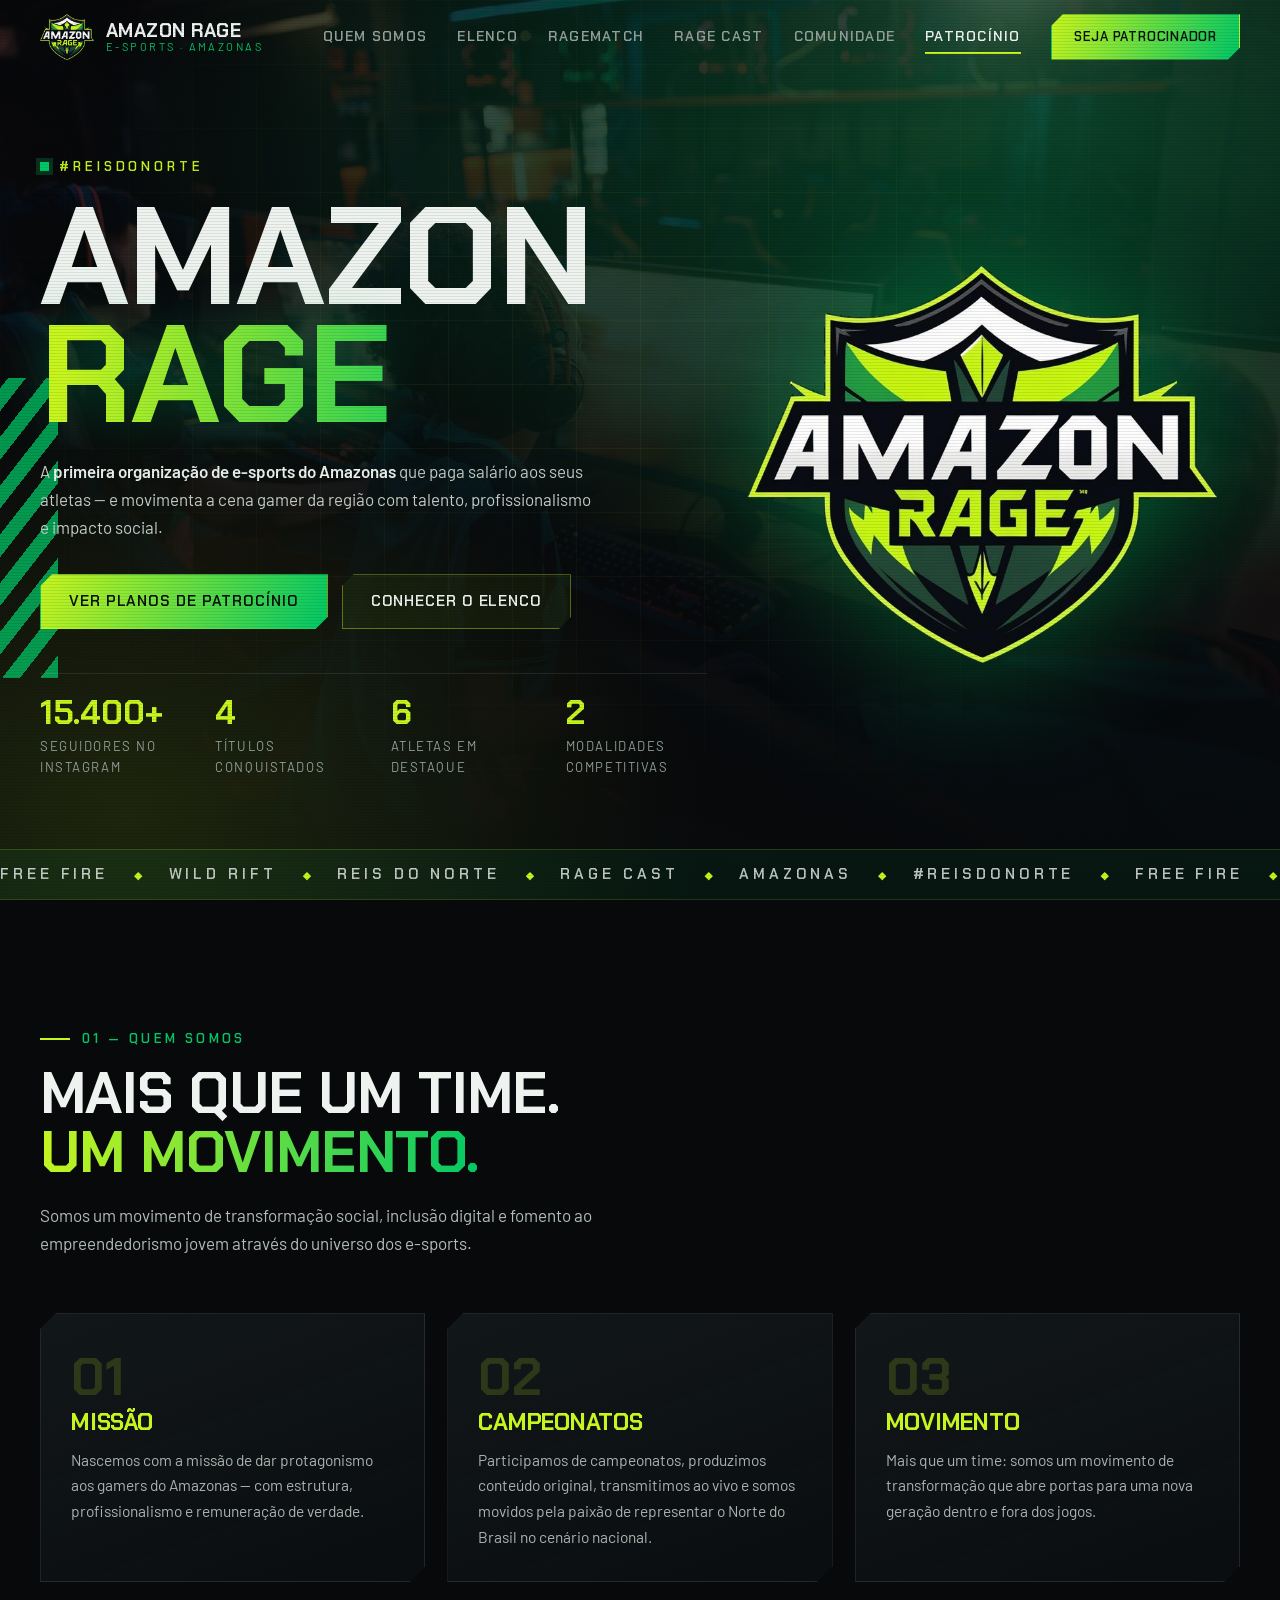
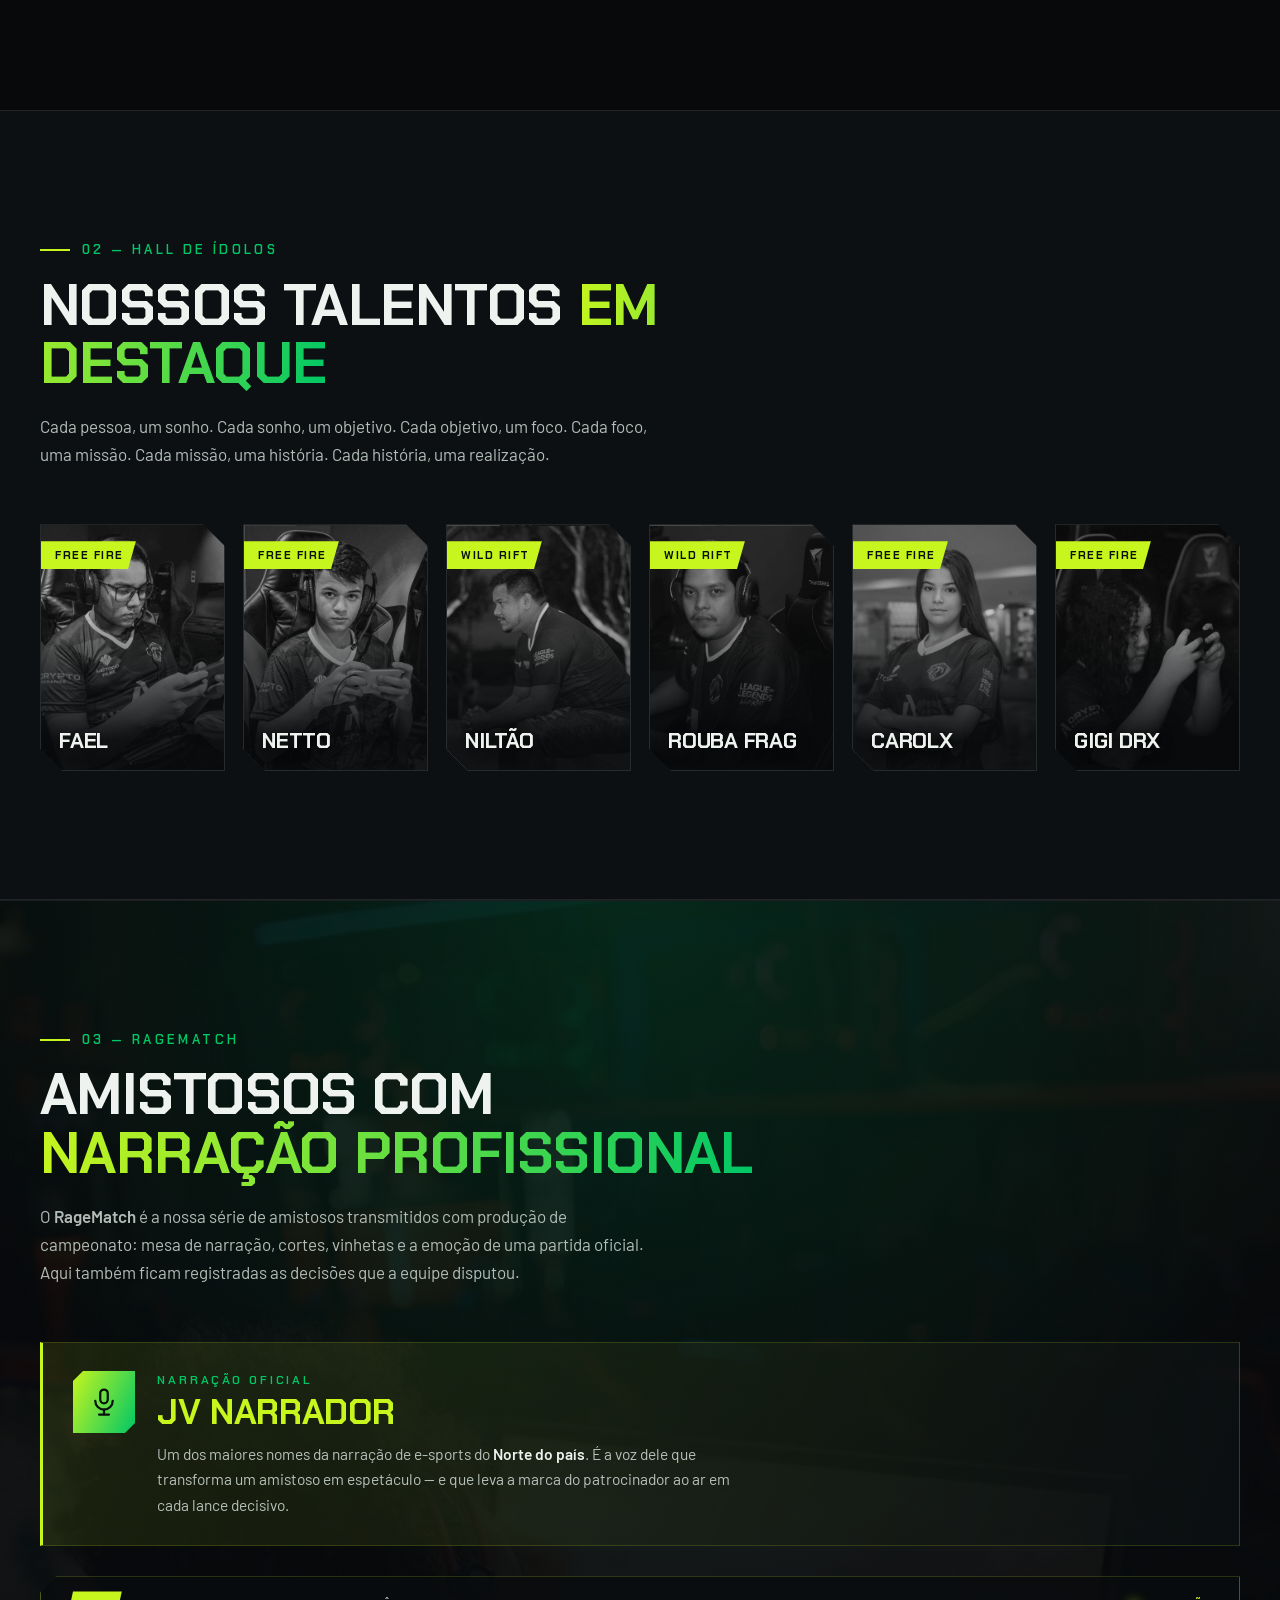
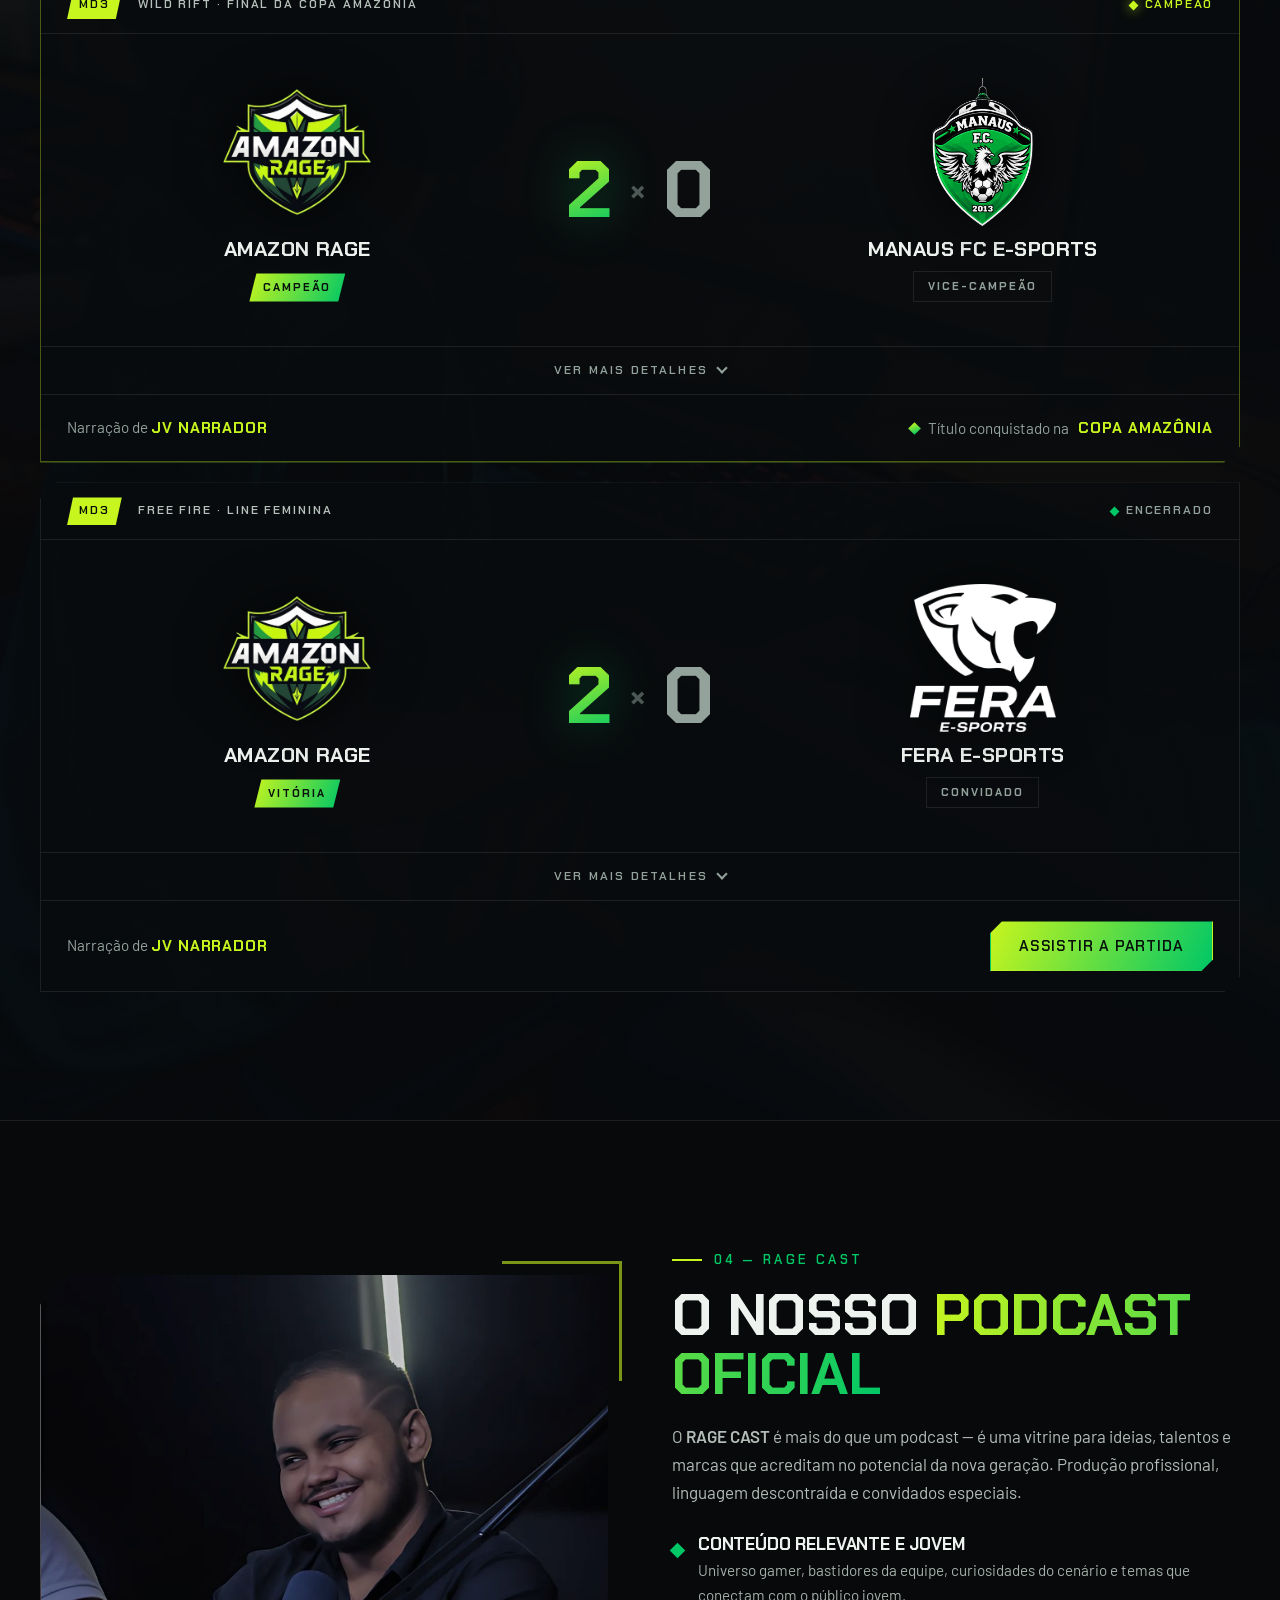
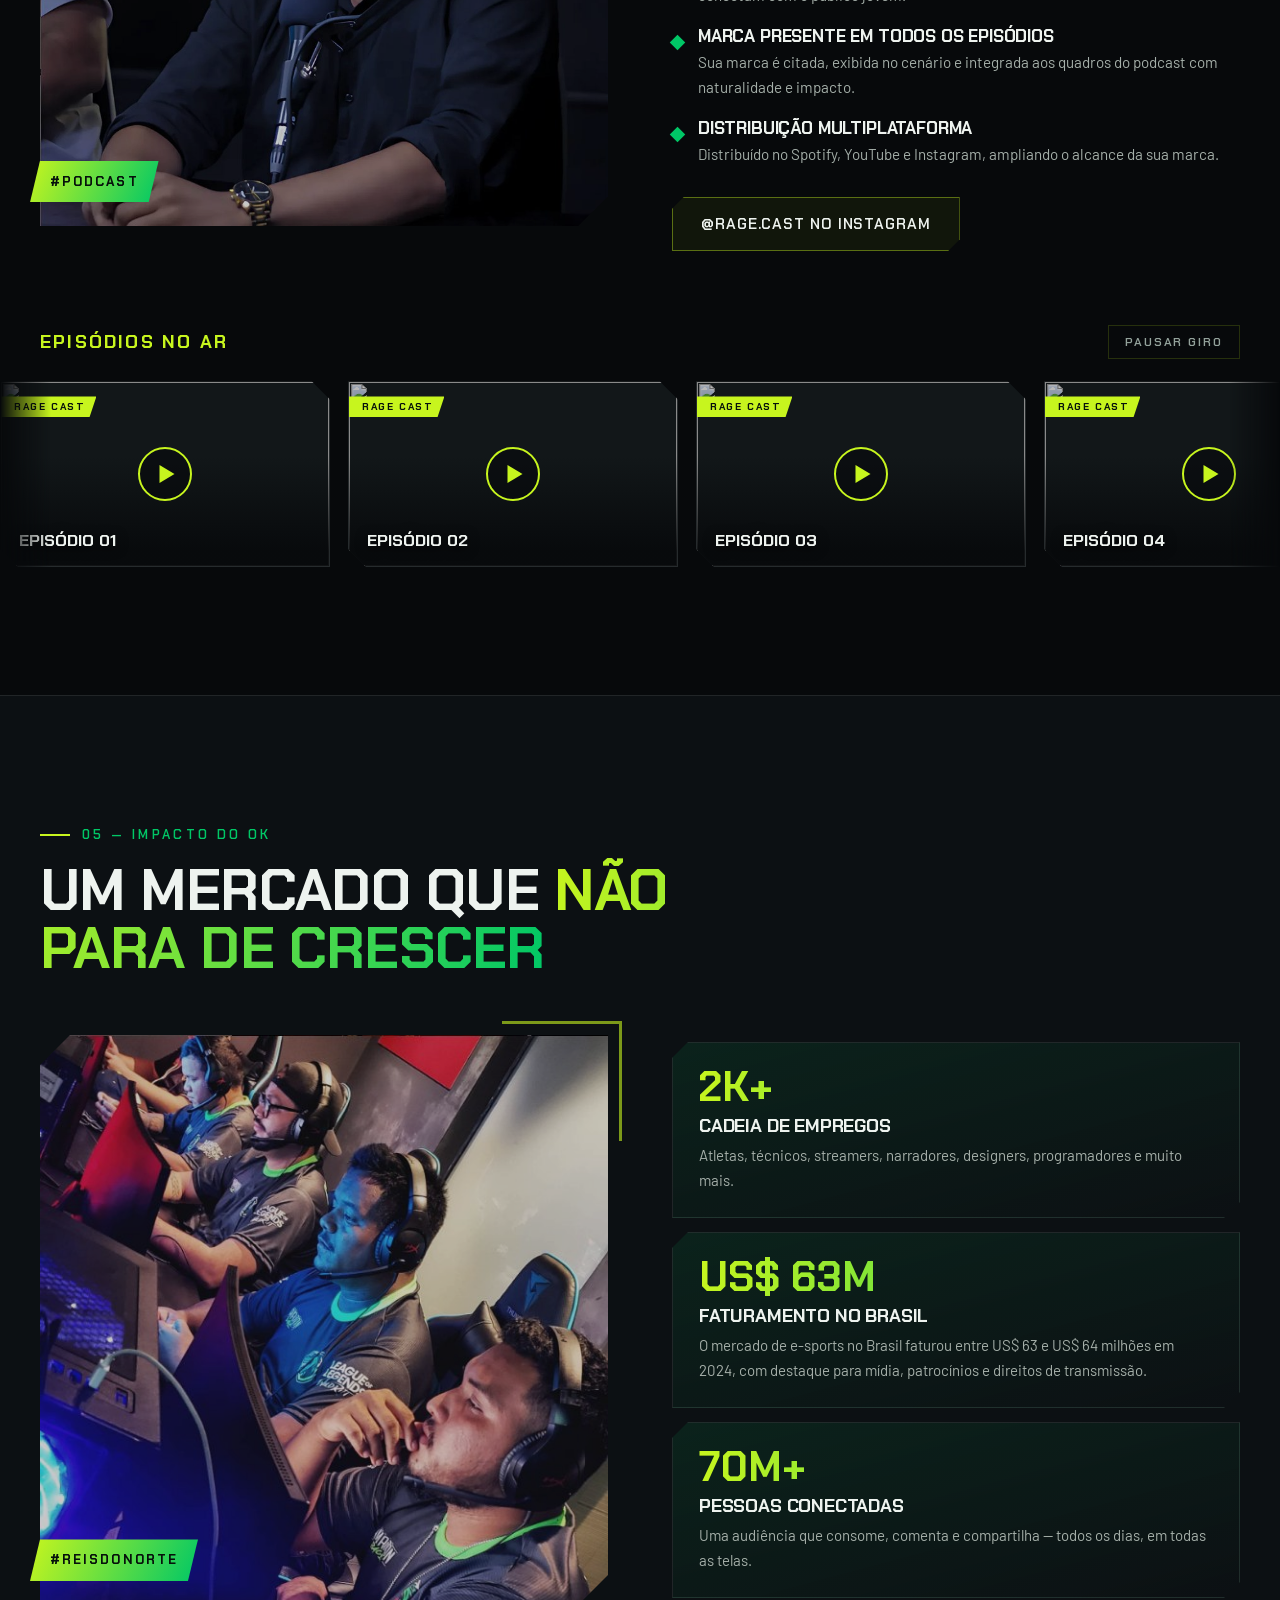
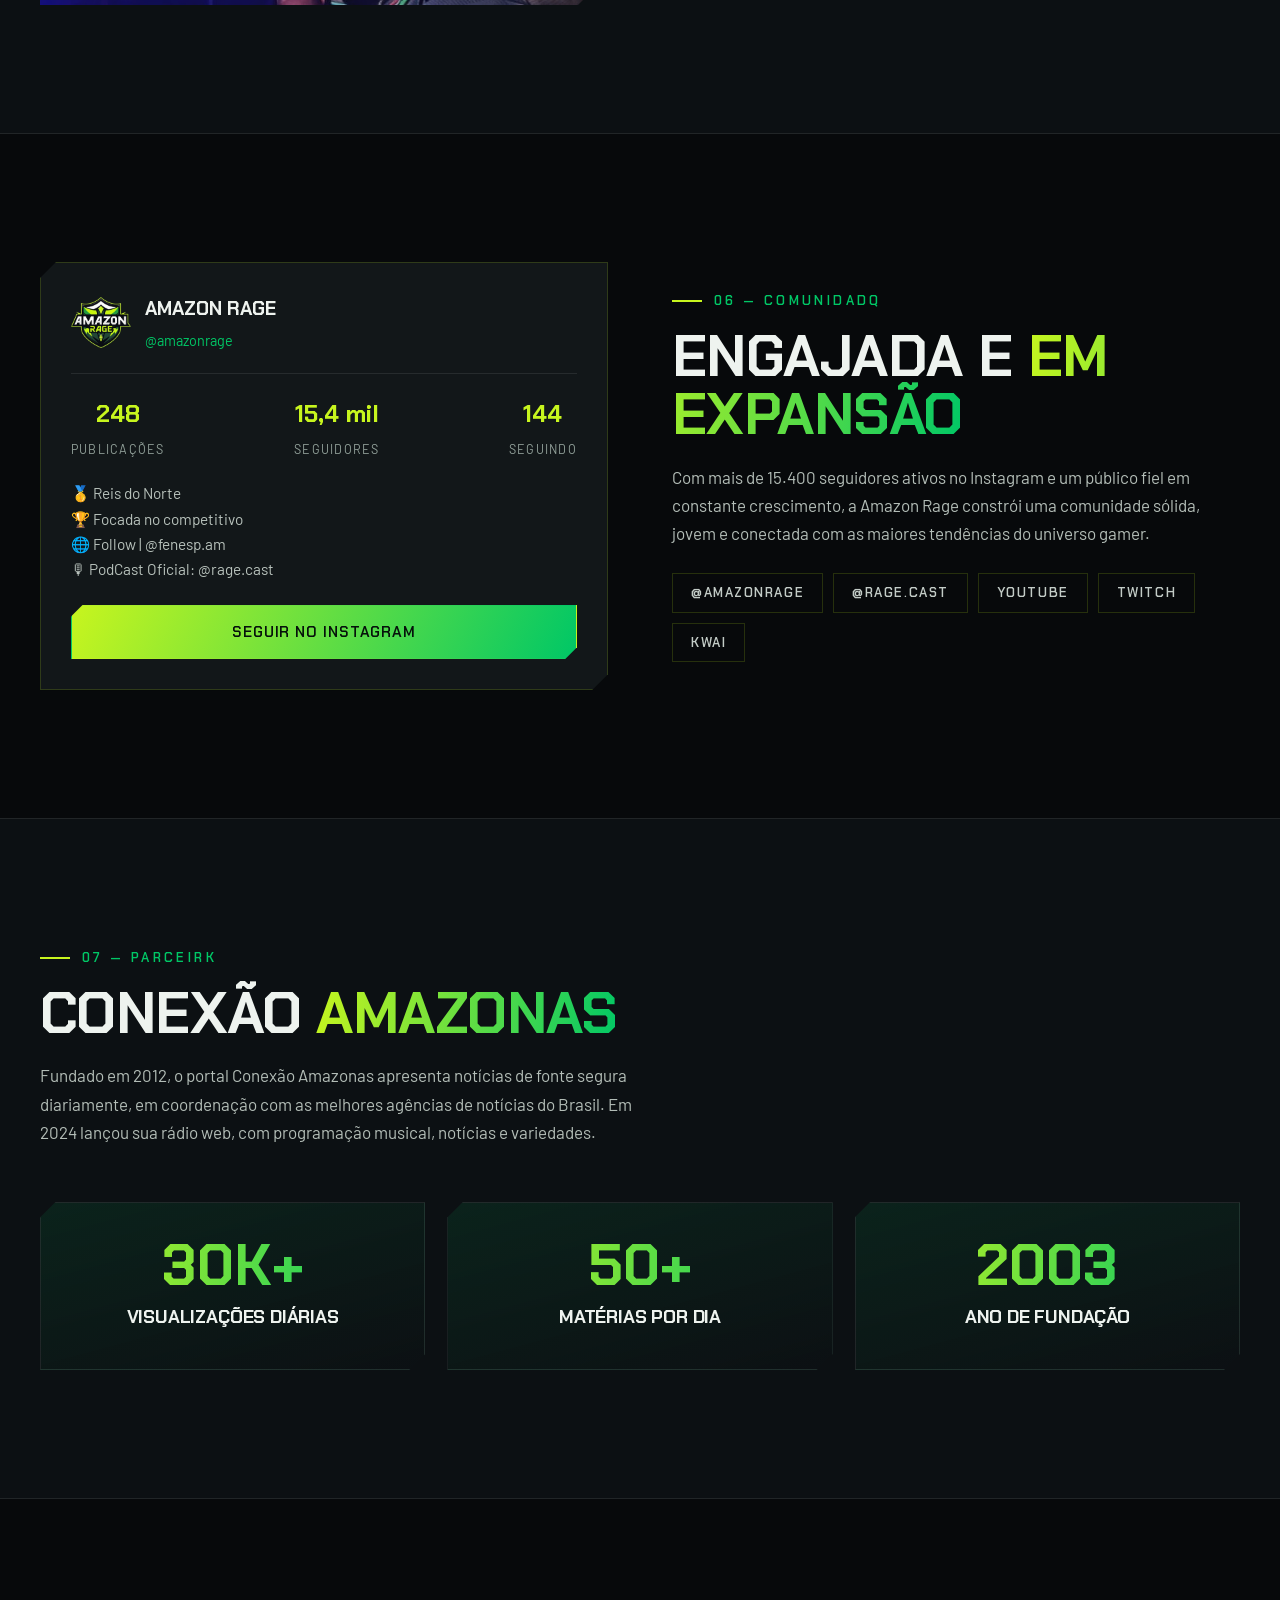
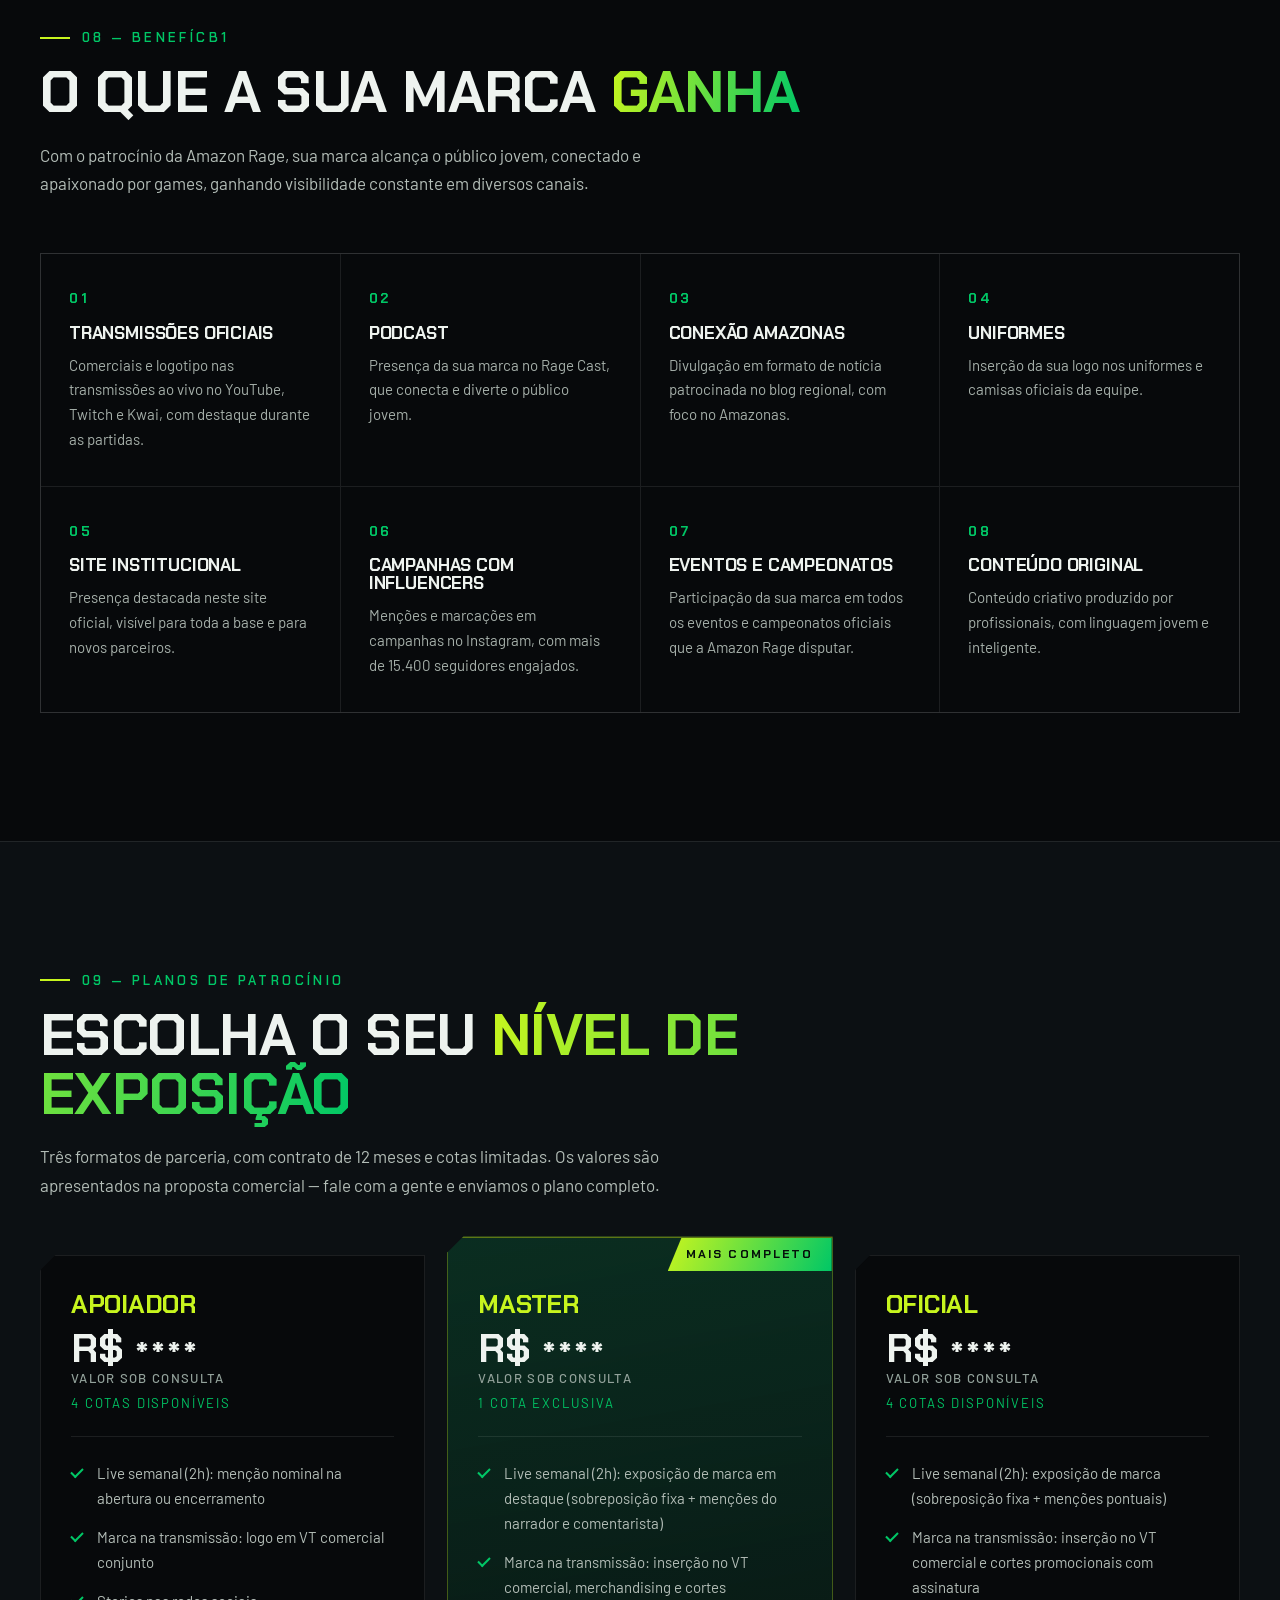
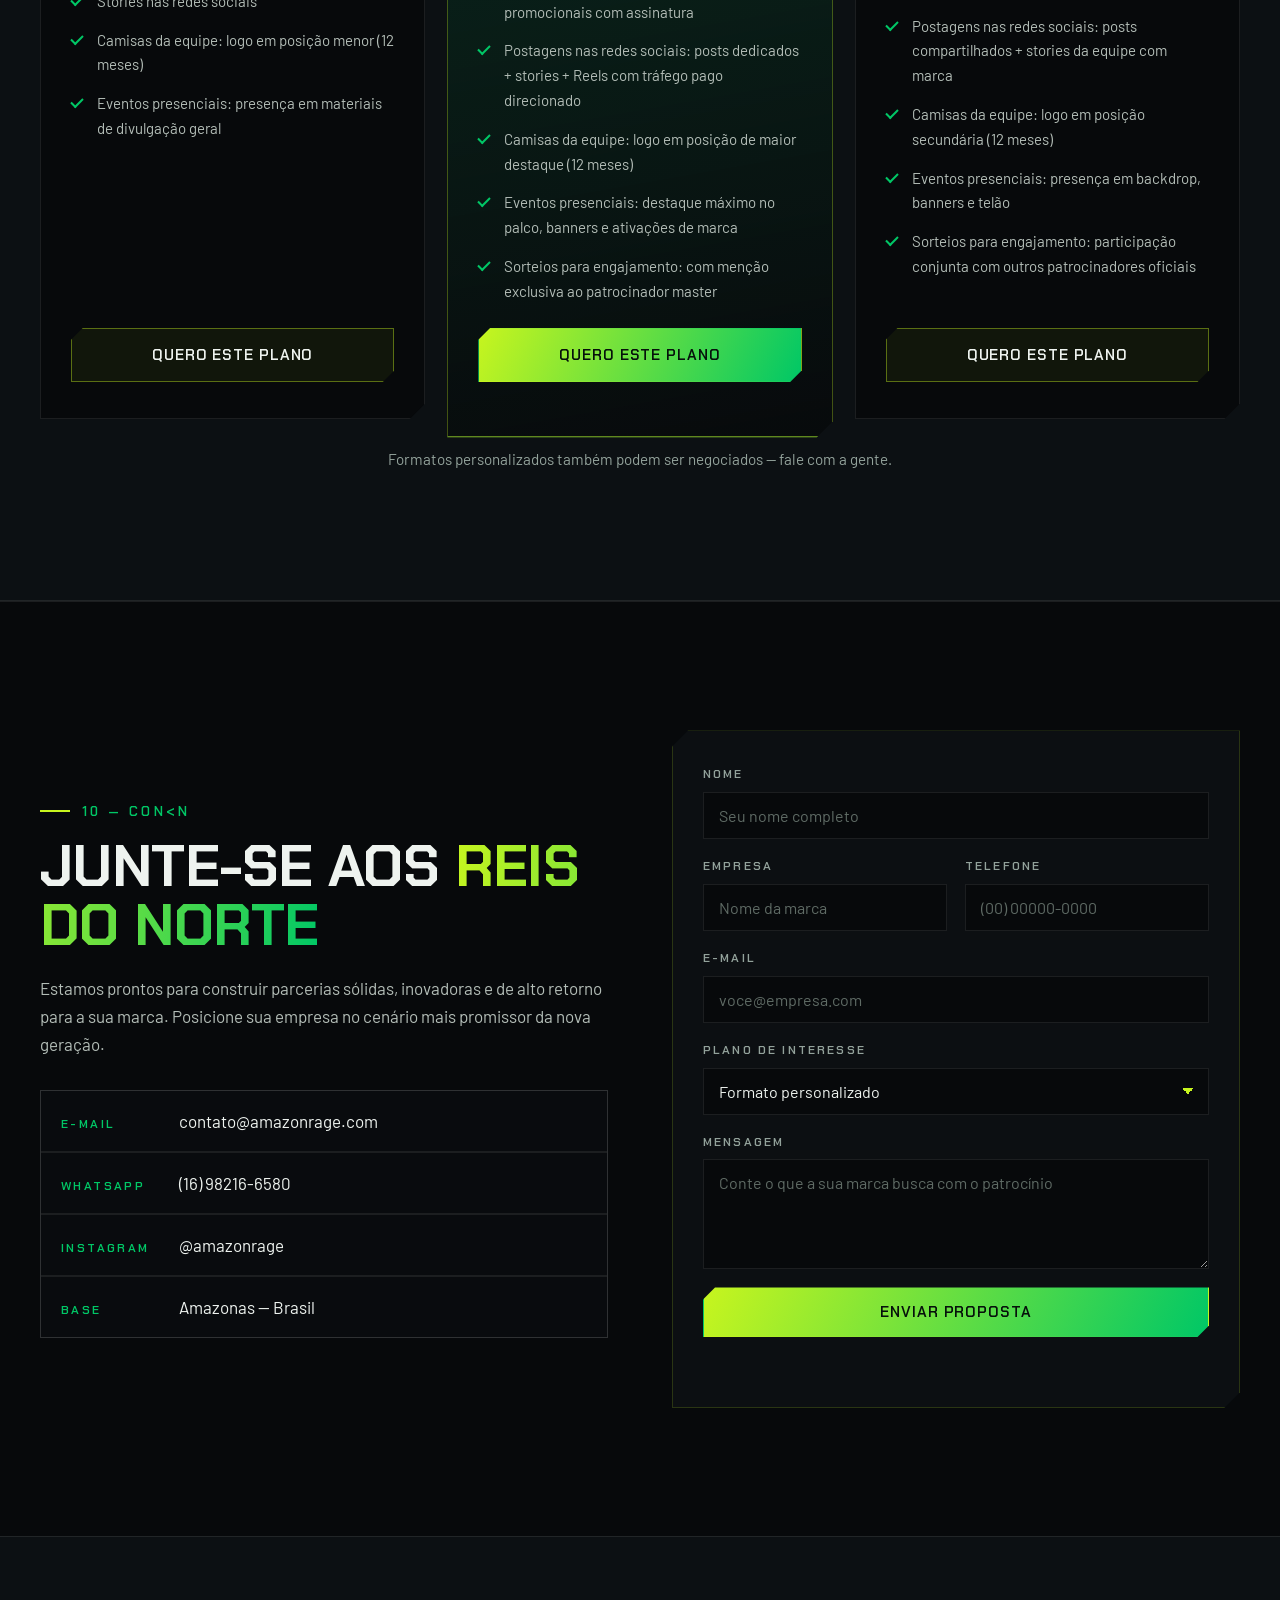
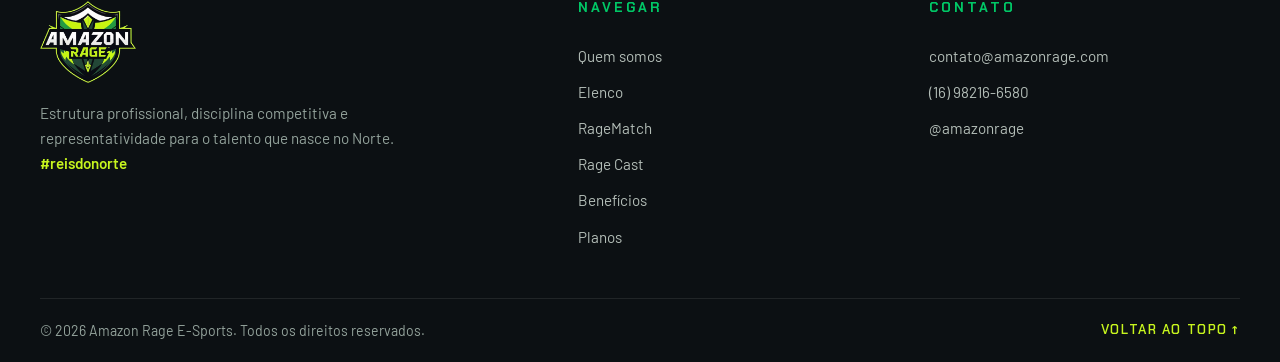
==== commit b067c061: "ajuste: credita JV Narrador também na final da Copa Amazônia A linha do título passa para a direita " ====
--- a/index.html
+++ b/index.html
@@ -390,7 +390,8 @@
 						</details>
 
 						<footer class="match-foot">
-							<p class="match-caster">Título conquistado na <strong>Copa Amazônia</strong></p>
+							<p class="match-caster">Narração de <strong>JV Narrador</strong></p>
+							<p class="match-caster match-cup">Título conquistado na <strong>Copa Amazônia</strong></p>
 						</footer>
 					</article>
 
--- a/assets/css/style.css
+++ b/assets/css/style.css
@@ -1310,6 +1310,21 @@
 	font-weight: 700;
 	letter-spacing: .06em;
 	text-transform: uppercase;
+}
+
+/* linha do título, no lugar onde as outras partidas trazem o botão */
+.match-cup {
+	display: inline-flex;
+	align-items: center;
+	gap: 9px;
+}
+
+.match-cup::before {
+	content: "";
+	width: 9px;
+	height: 9px;
+	background: linear-gradient(115deg, var(--lime), var(--green));
+	transform: rotate(45deg);
 }
 
 /* ---------------------------------------------- carrossel de episódios */
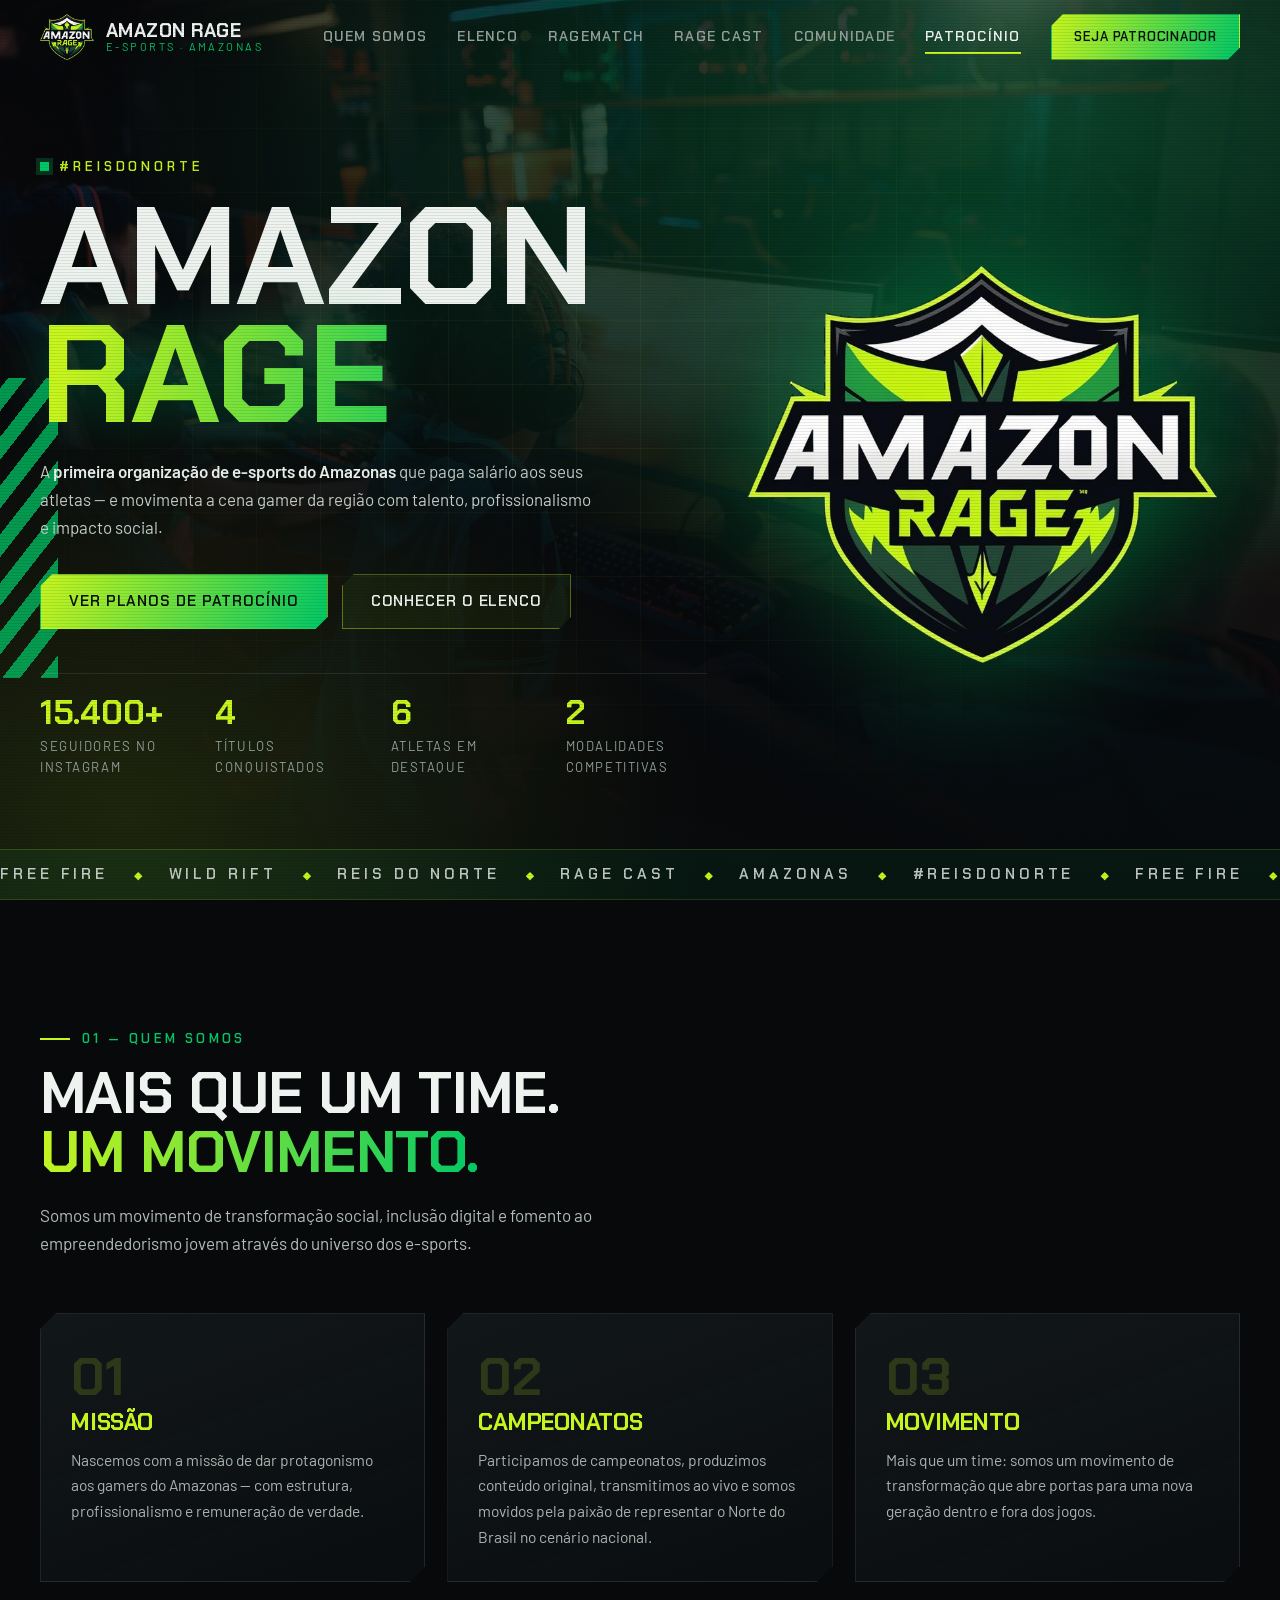
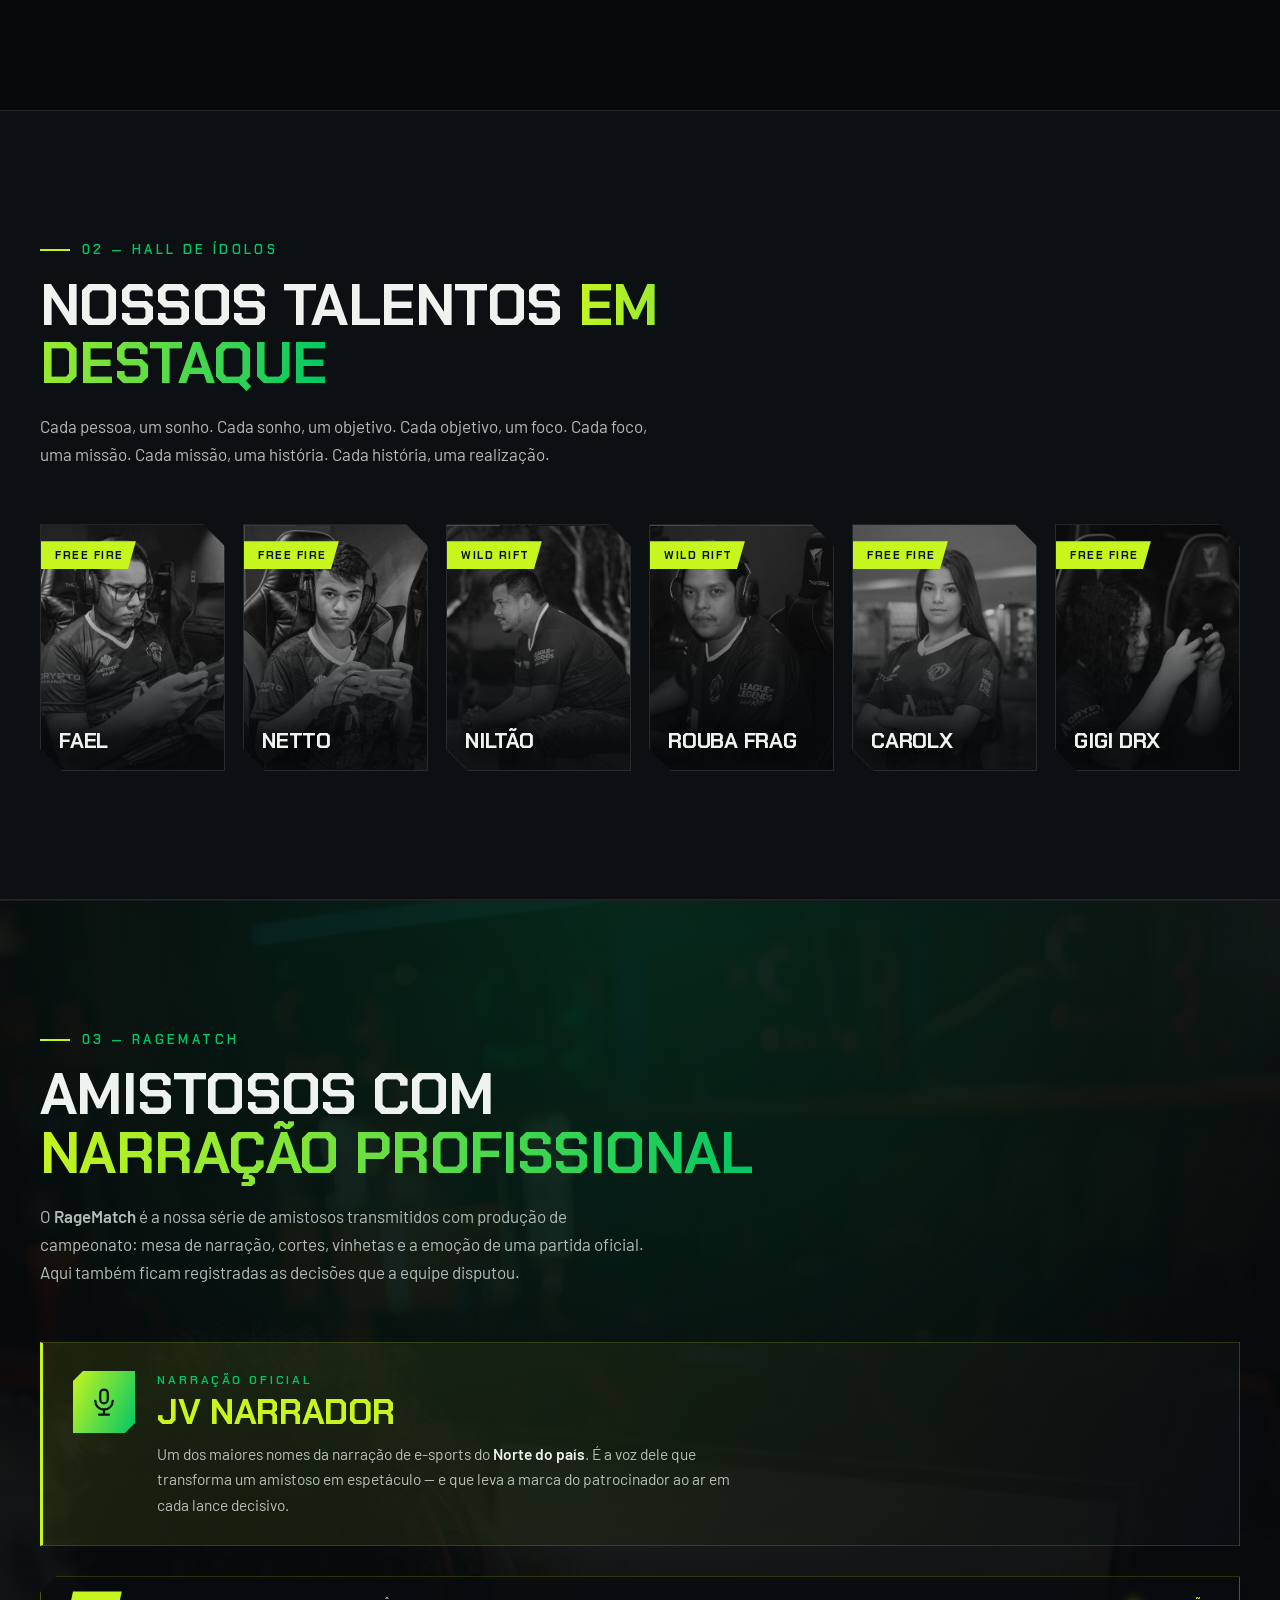
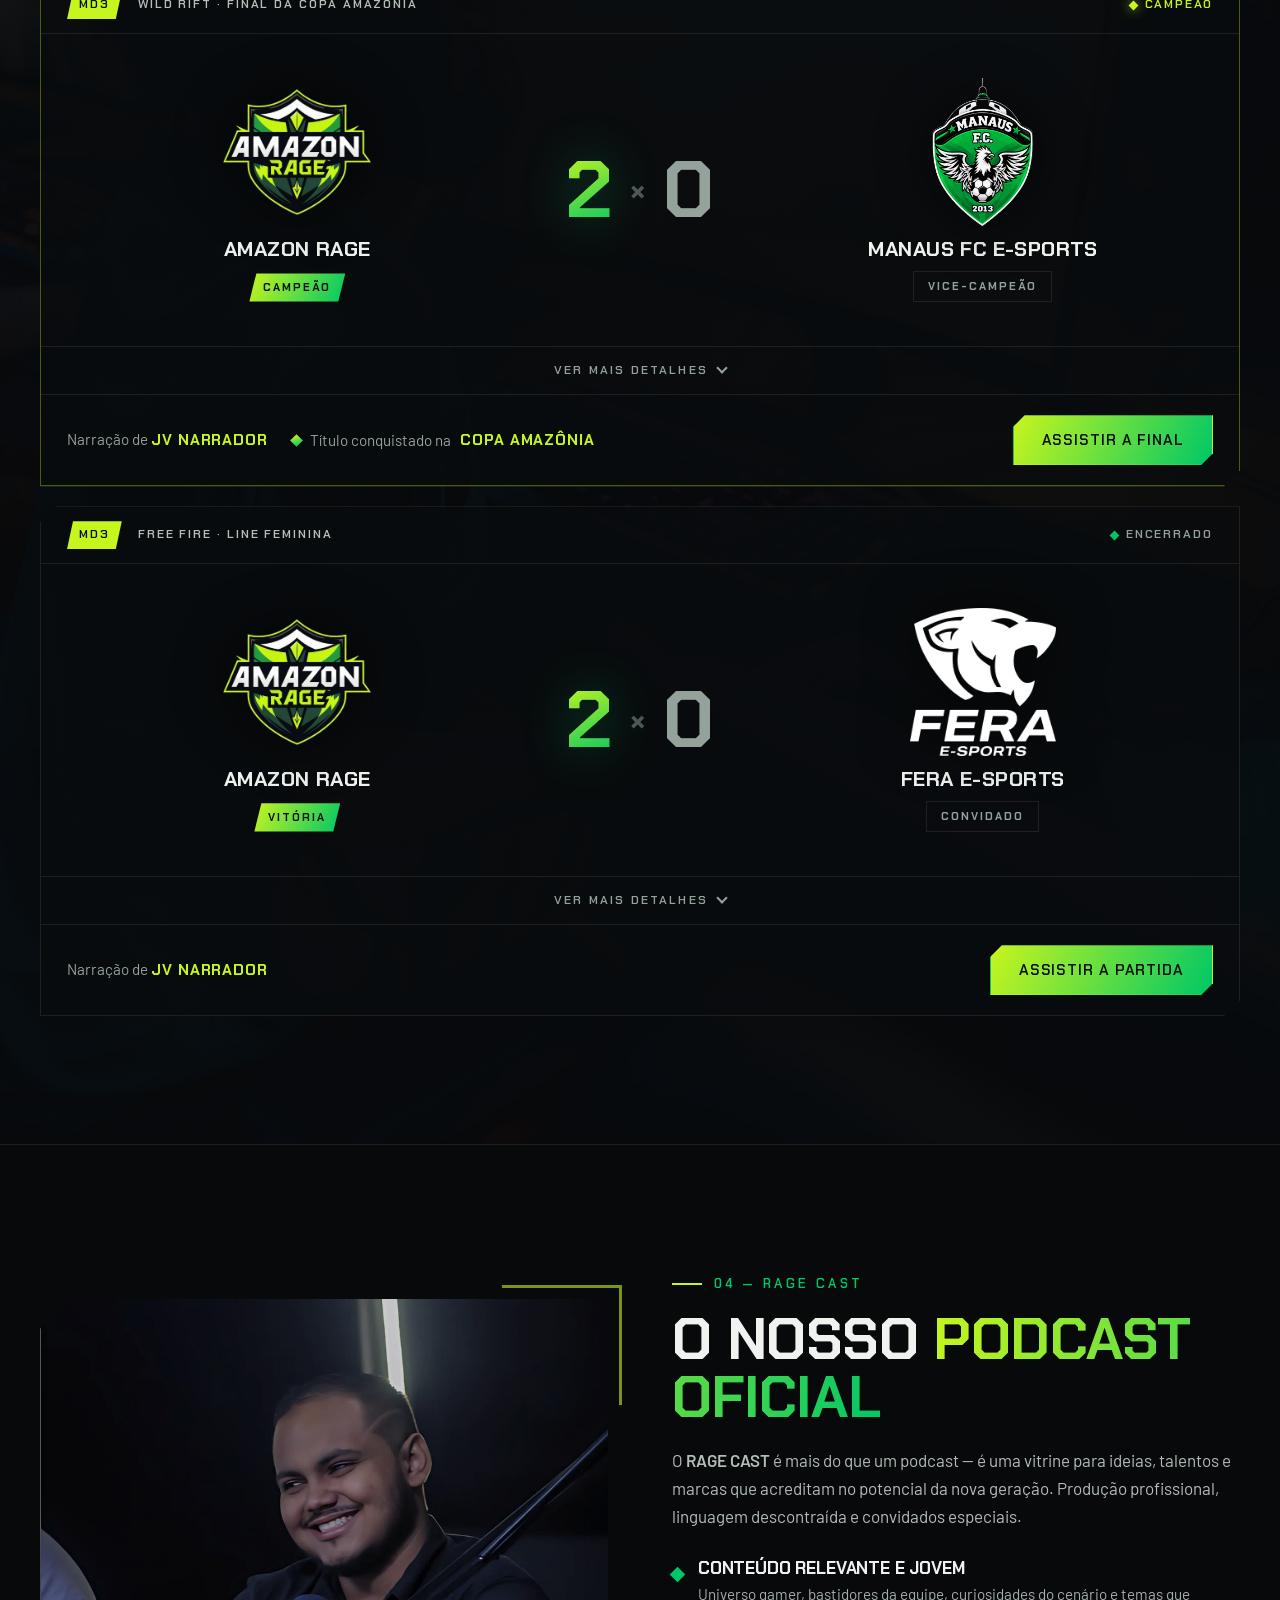
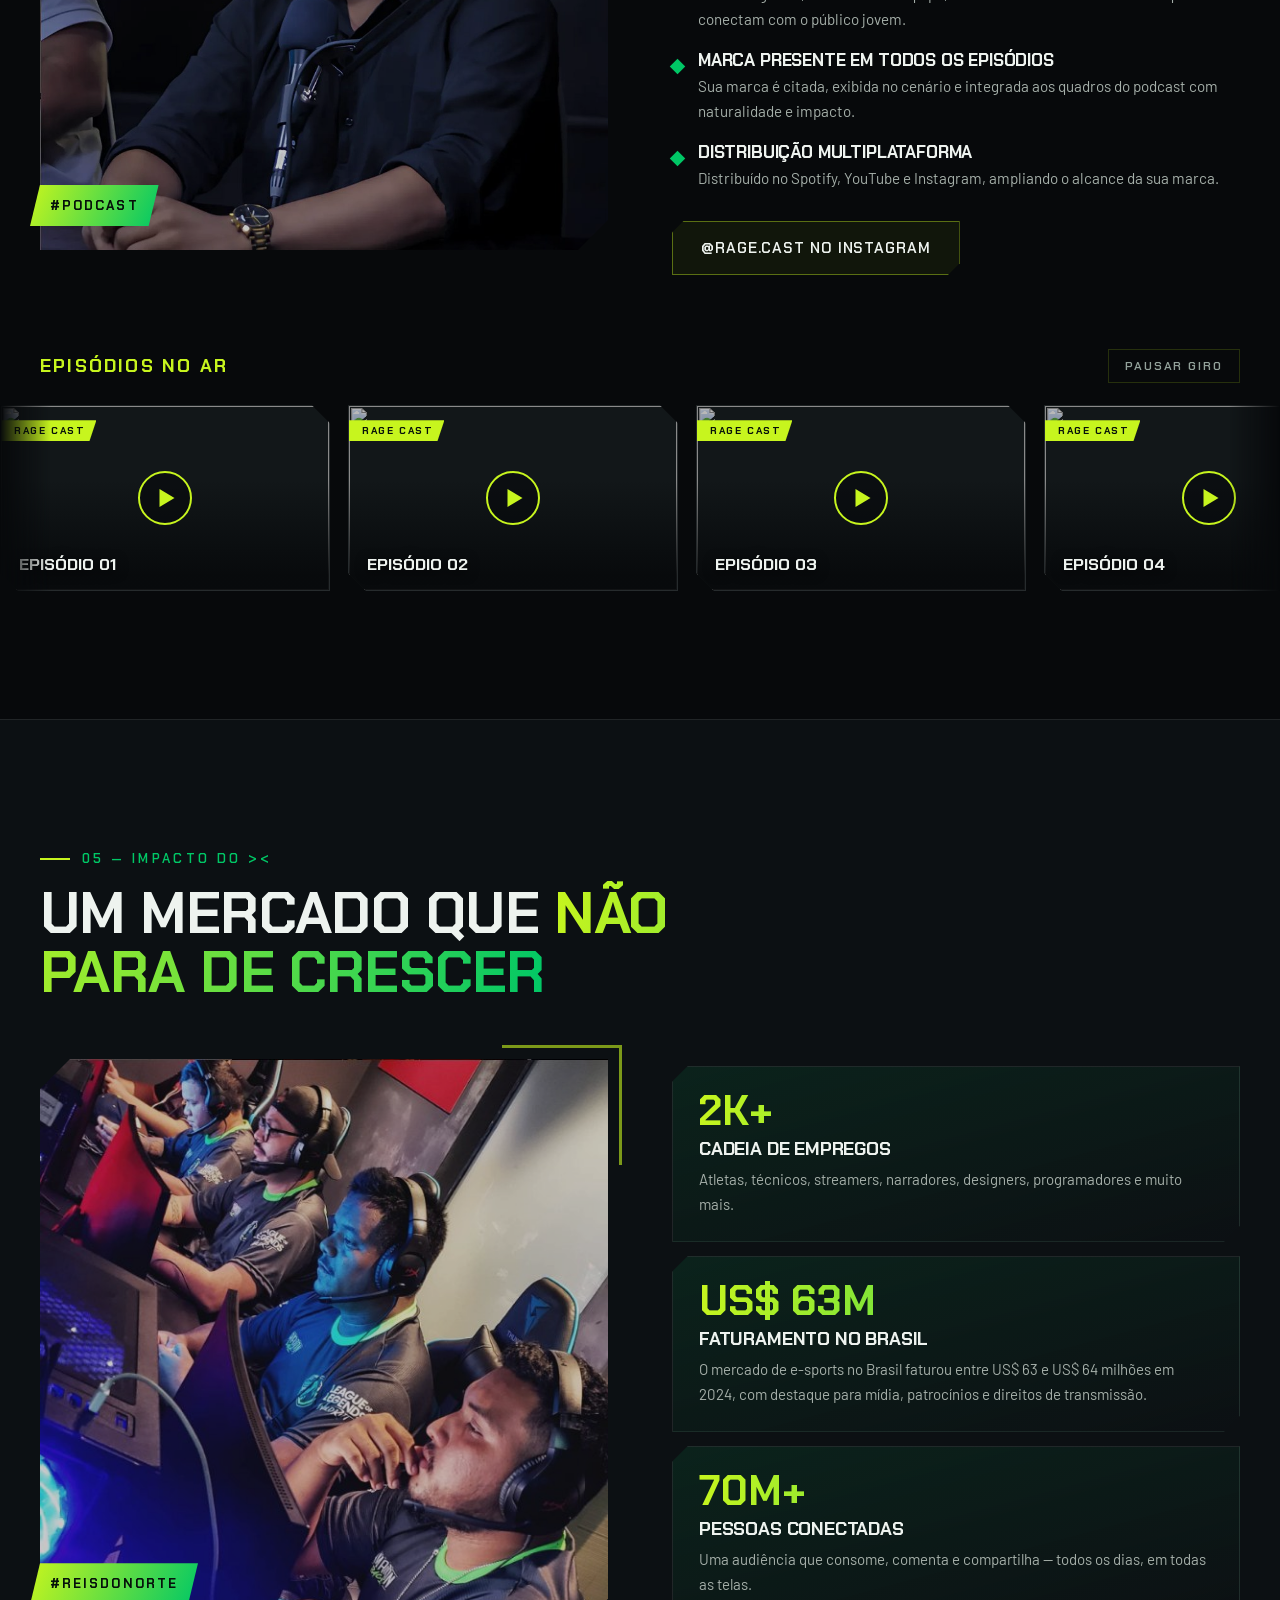
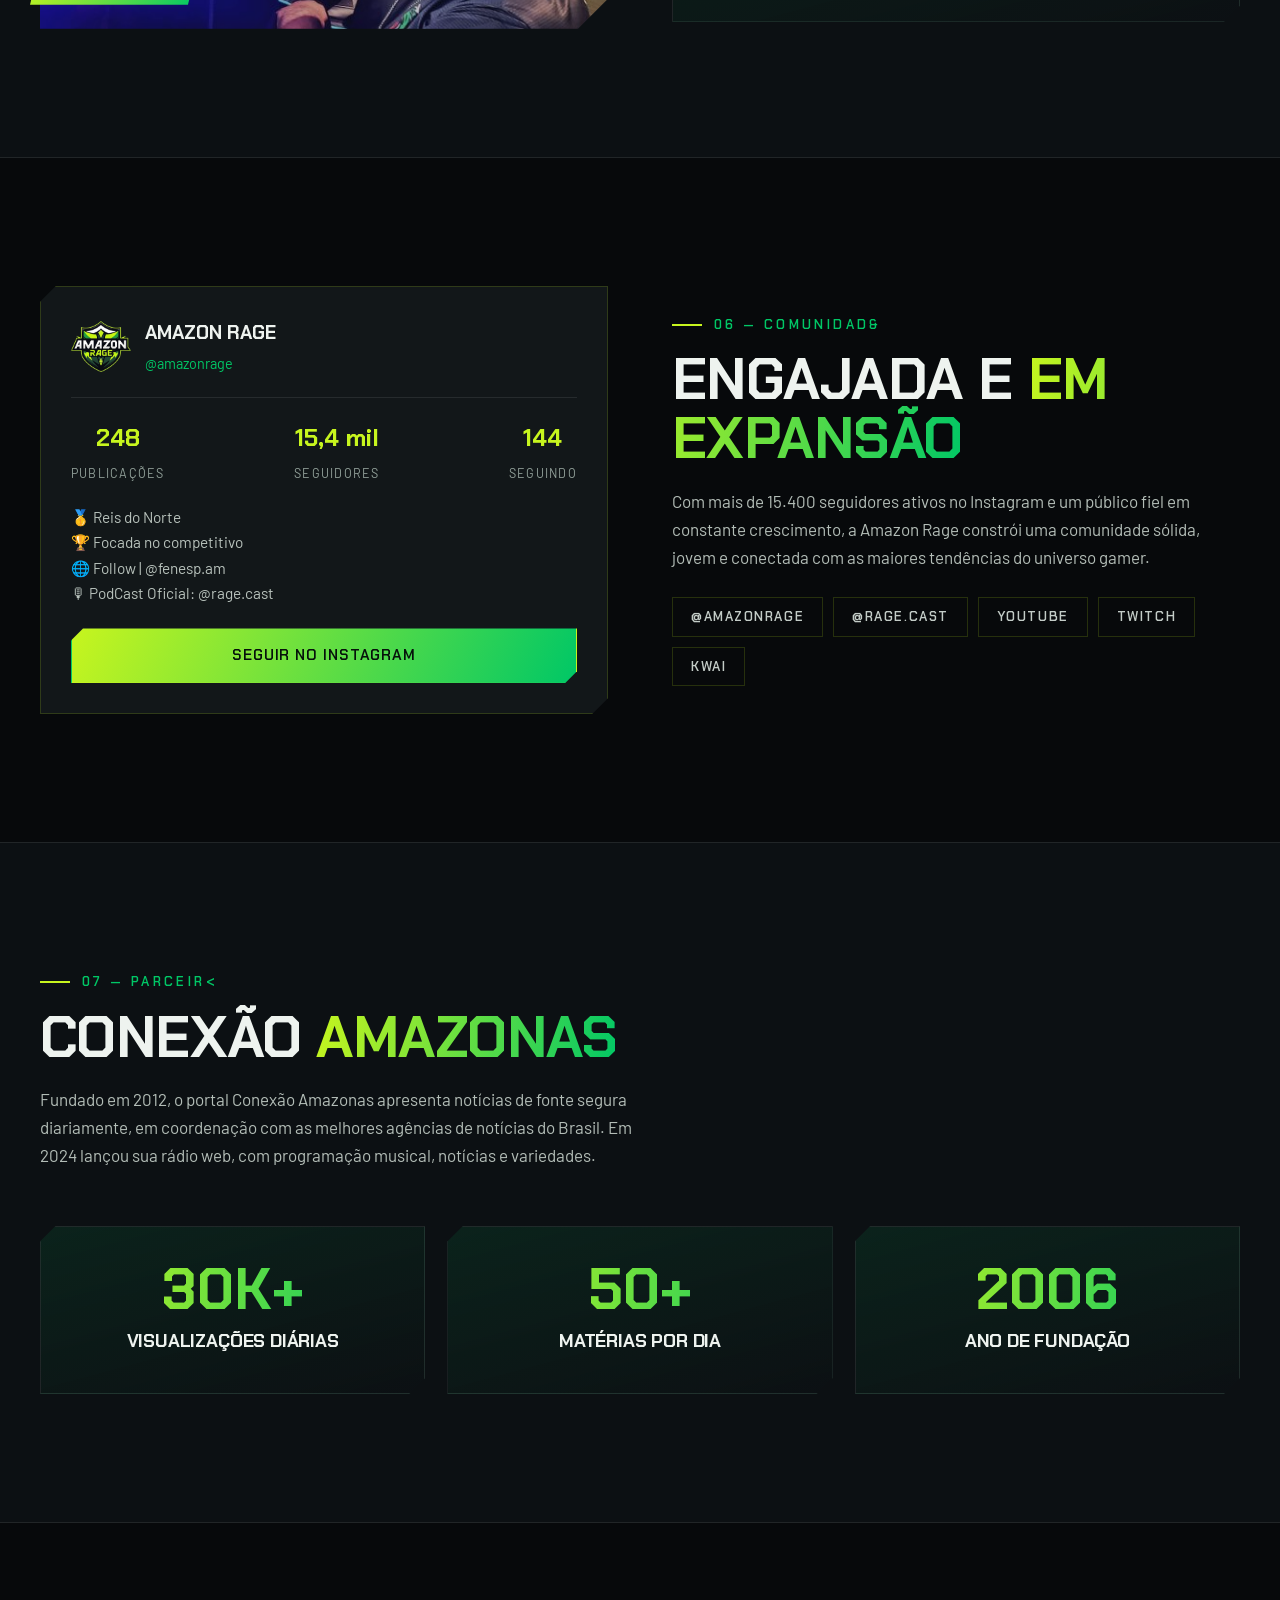
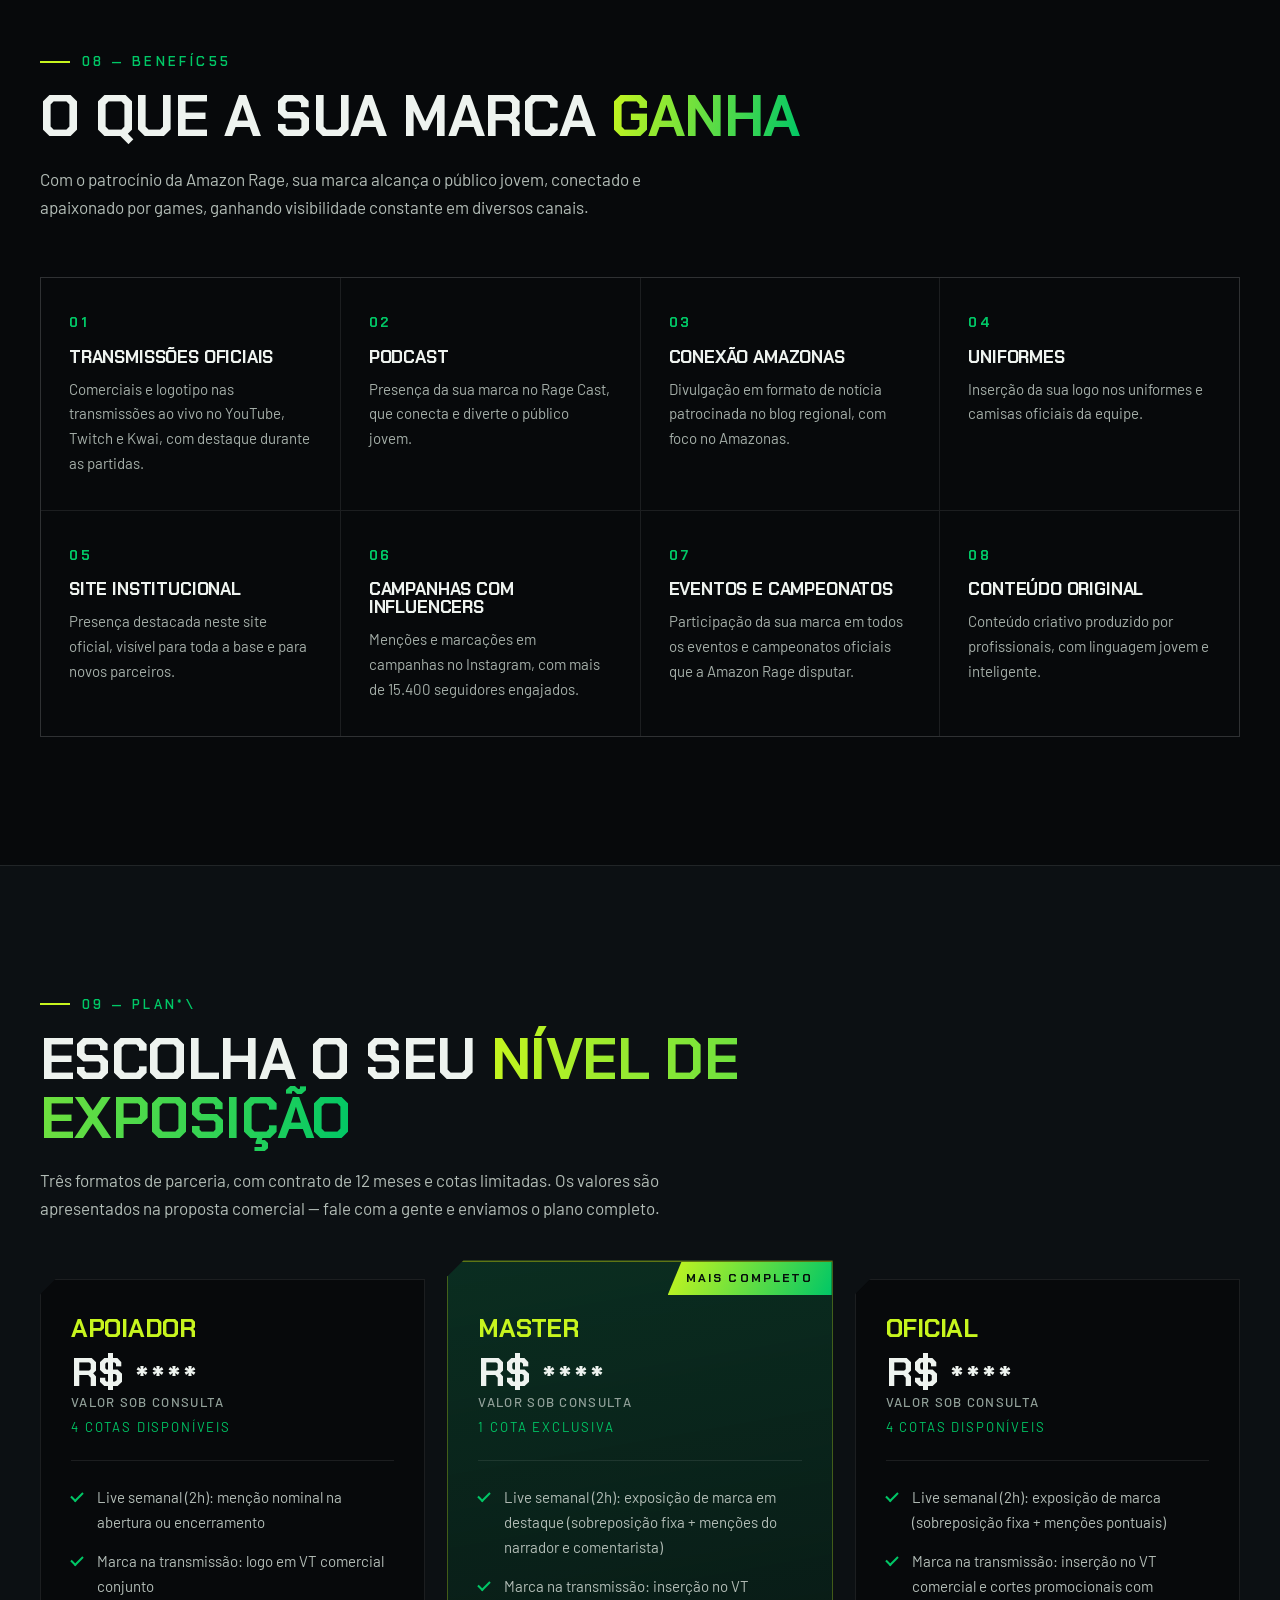
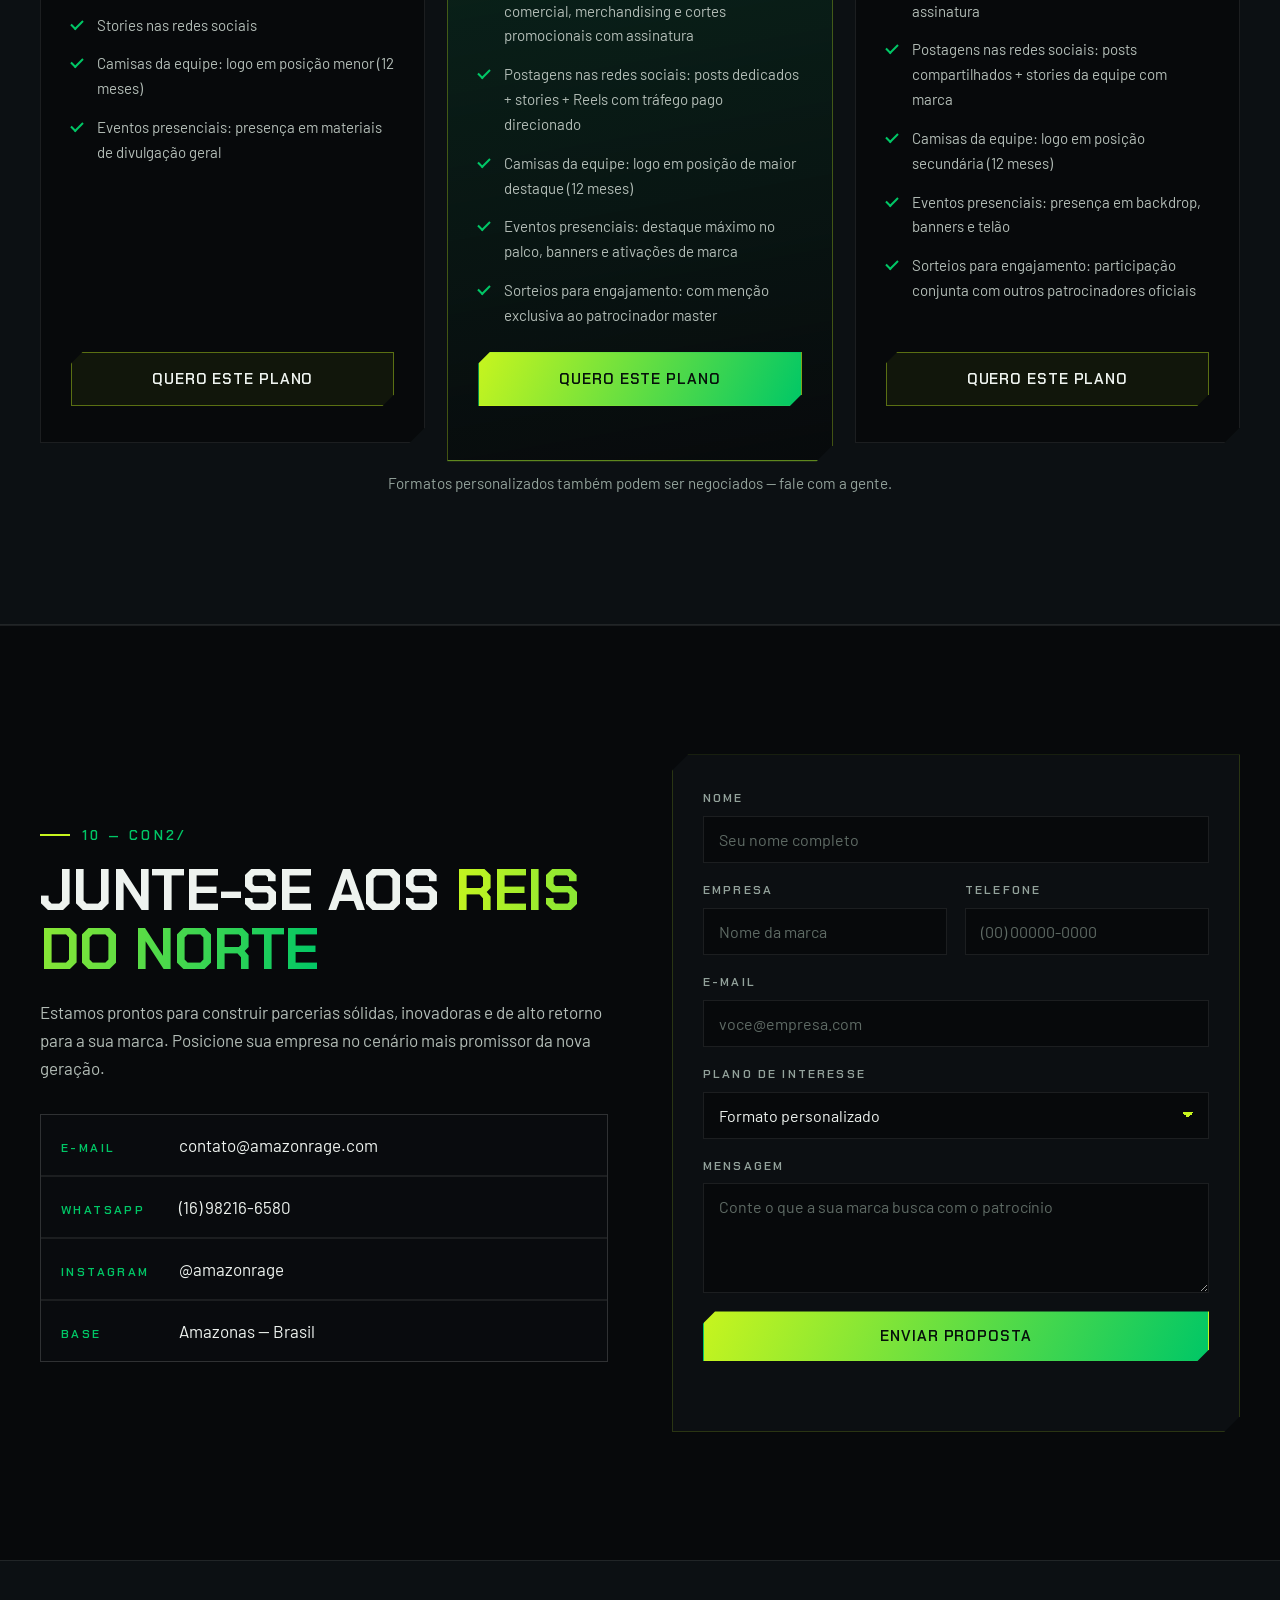
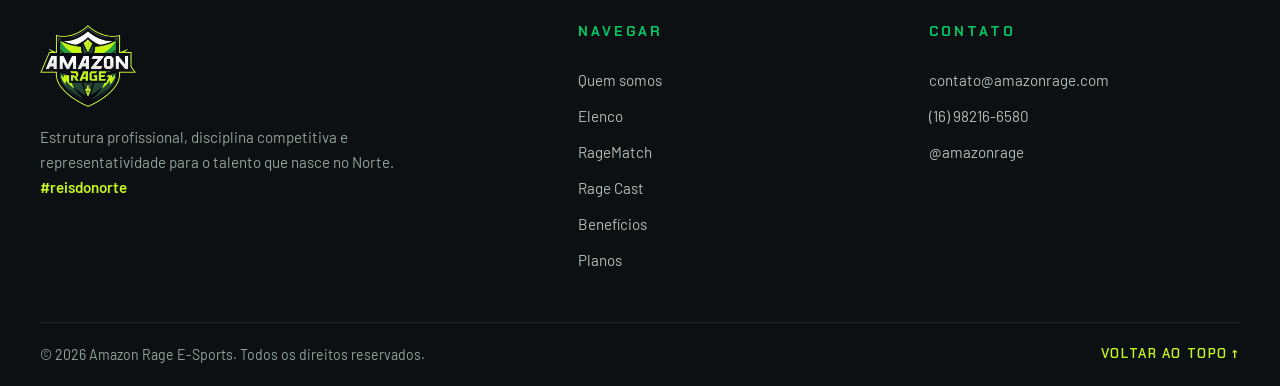
==== commit 7b3918fa: "feat: botão para assistir à final da Copa Amazônia A narração e a linha do título passam a dividir o" ====
--- a/index.html
+++ b/index.html
@@ -390,8 +390,14 @@
 						</details>
 
 						<footer class="match-foot">
-							<p class="match-caster">Narração de <strong>JV Narrador</strong></p>
-							<p class="match-caster match-cup">Título conquistado na <strong>Copa Amazônia</strong></p>
+							<div class="match-foot-info">
+								<p class="match-caster">Narração de <strong>JV Narrador</strong></p>
+								<p class="match-caster match-cup">Título conquistado na <strong>Copa Amazônia</strong>
+								</p>
+							</div>
+							<button class="btn btn-primary" type="button" data-video="dzD-C-rqnhI"
+								data-title="RageMatch · Final da Copa Amazônia — Amazon Rage 2 × 0 Manaus FC">Assistir a
+								final</button>
 						</footer>
 					</article>
 
--- a/assets/css/style.css
+++ b/assets/css/style.css
@@ -1312,7 +1312,14 @@
 	text-transform: uppercase;
 }
 
-/* linha do título, no lugar onde as outras partidas trazem o botão */
+/* narração e título ficam juntos à esquerda, o botão continua à direita */
+.match-foot-info {
+	display: flex;
+	flex-wrap: wrap;
+	align-items: center;
+	gap: 6px 24px;
+}
+
 .match-cup {
 	display: inline-flex;
 	align-items: center;
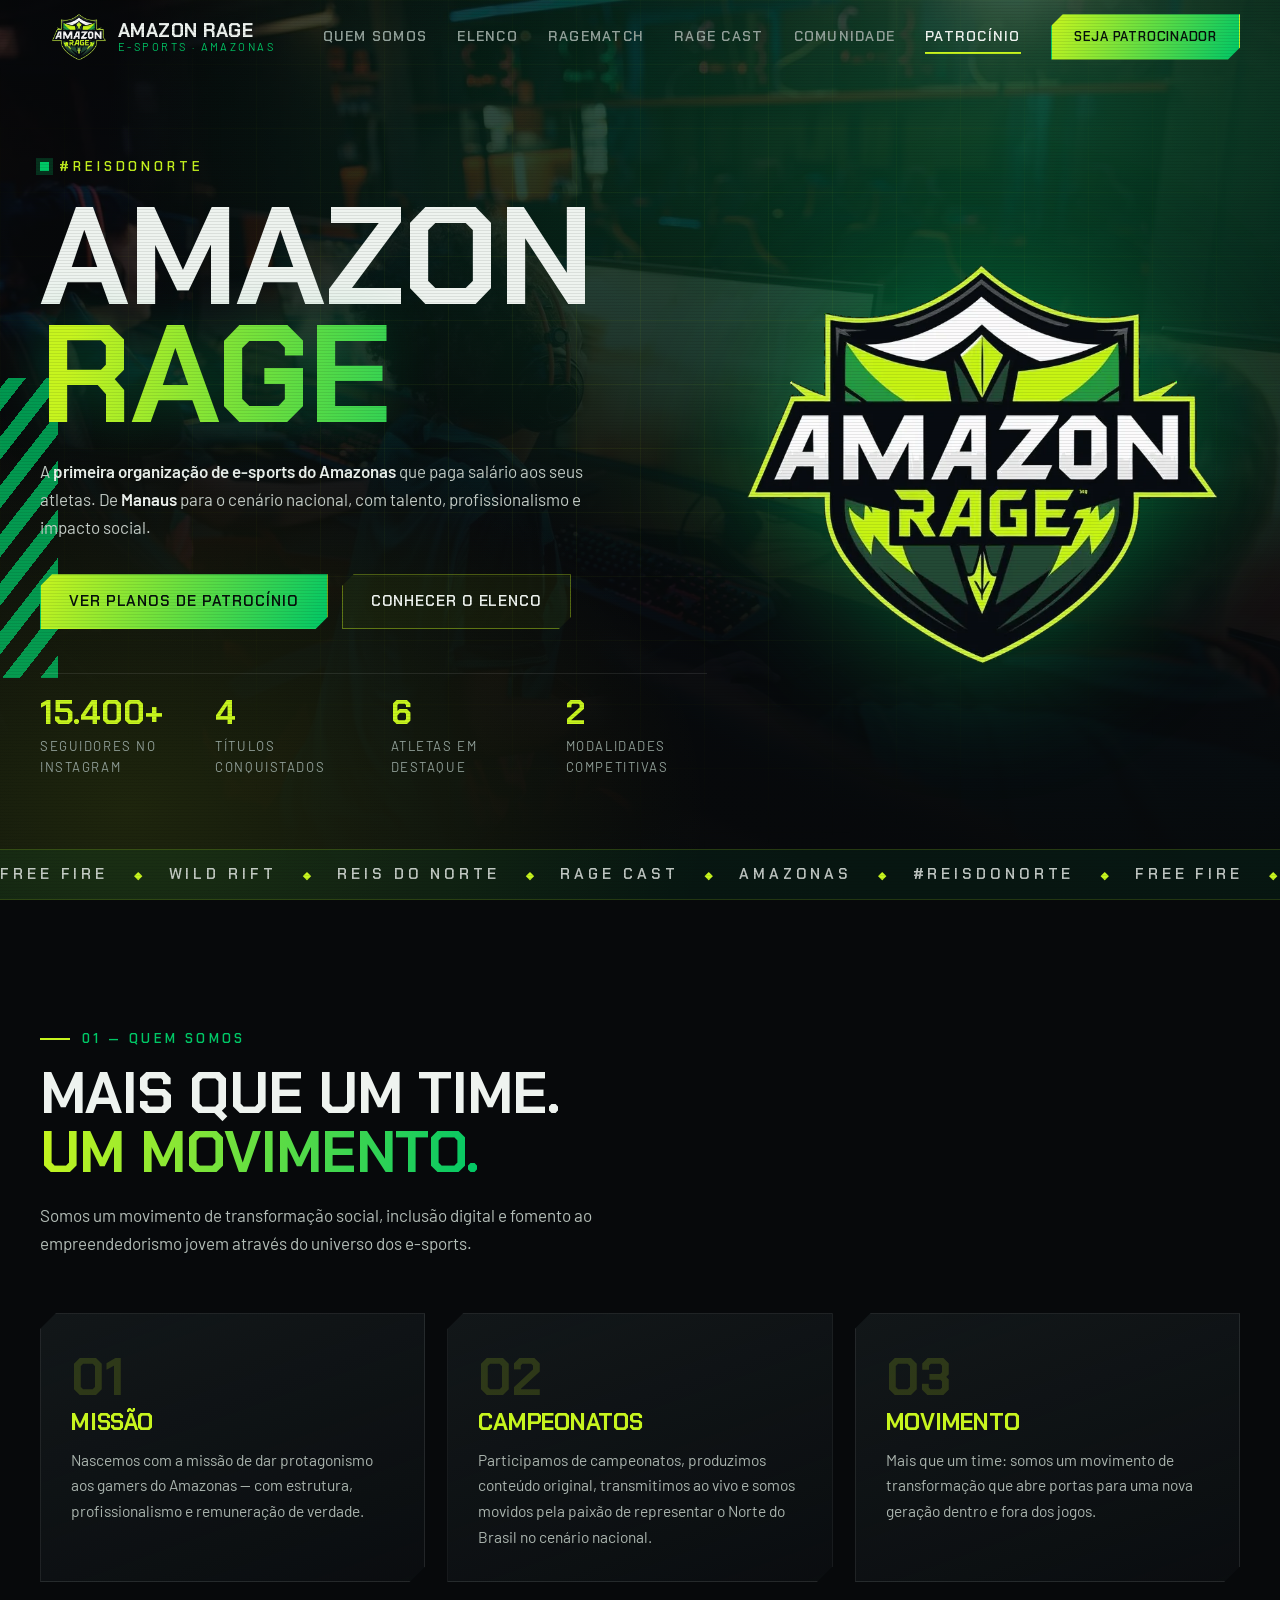
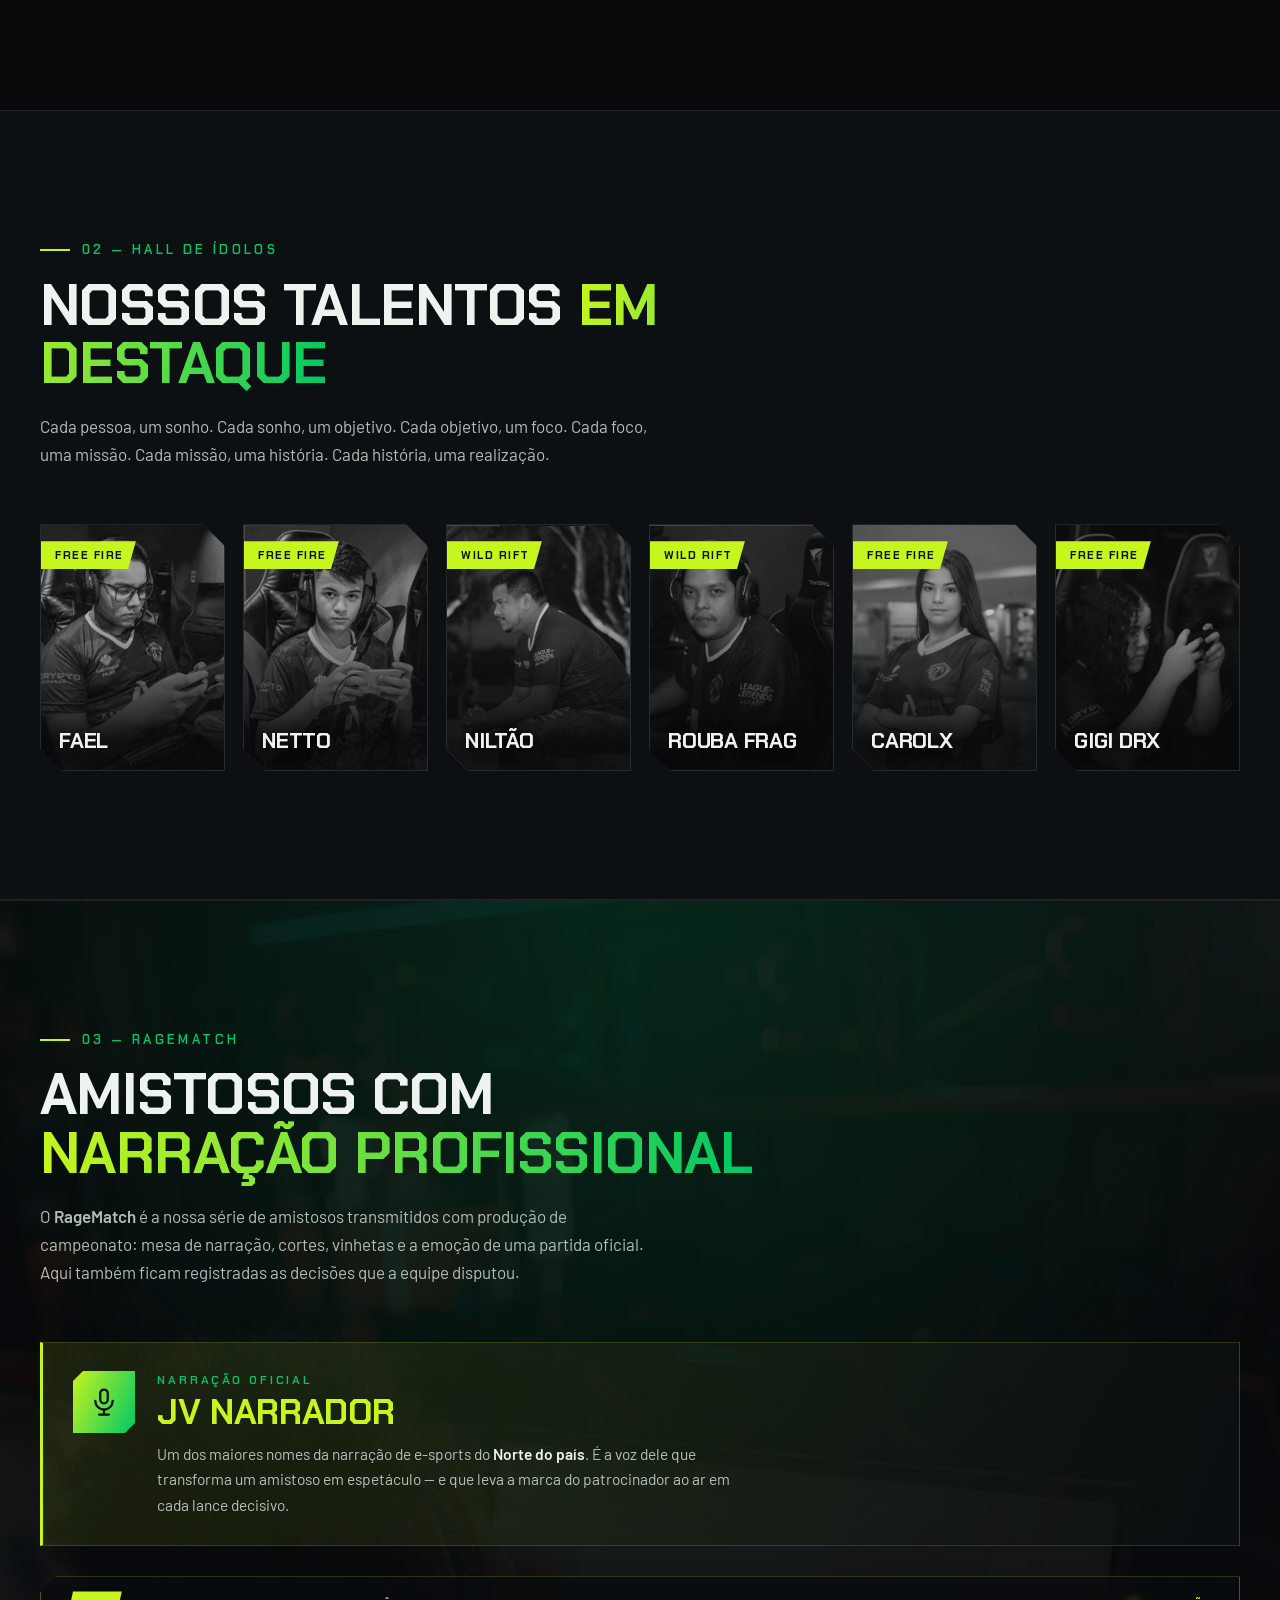
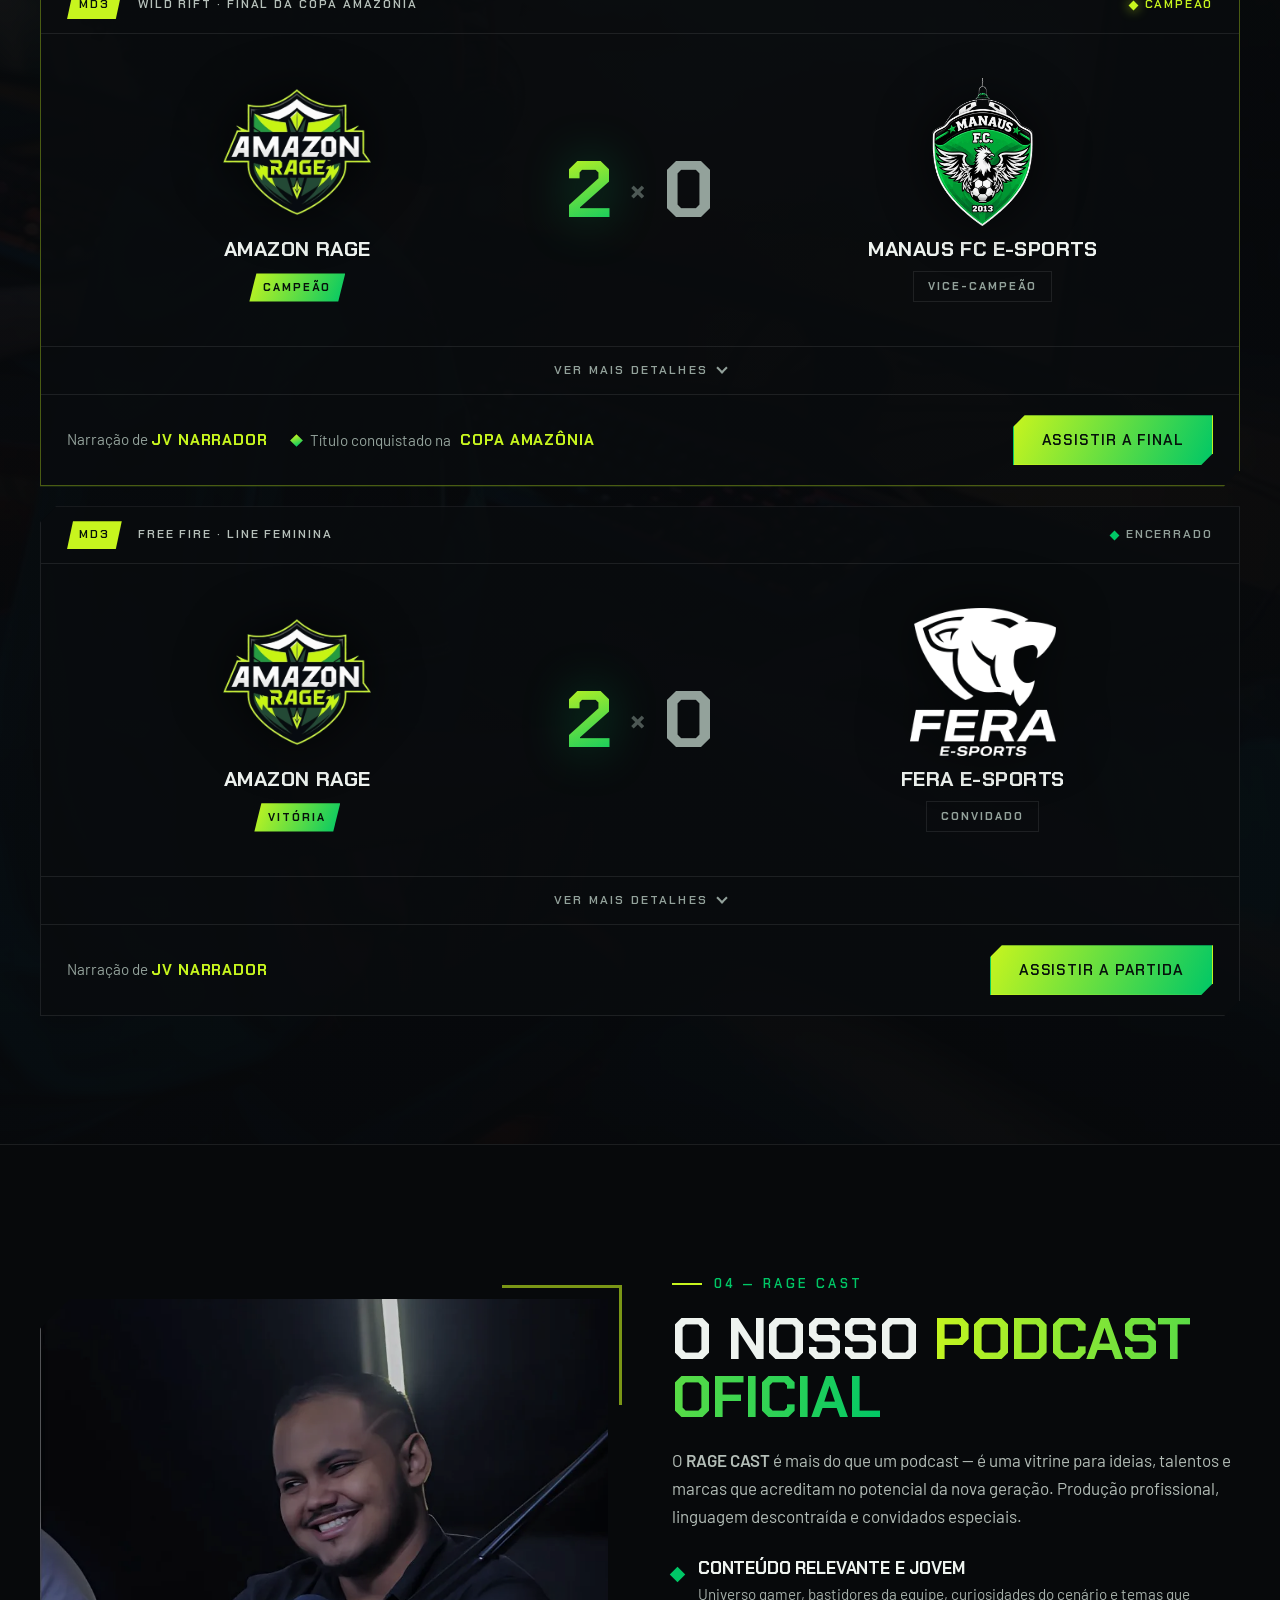
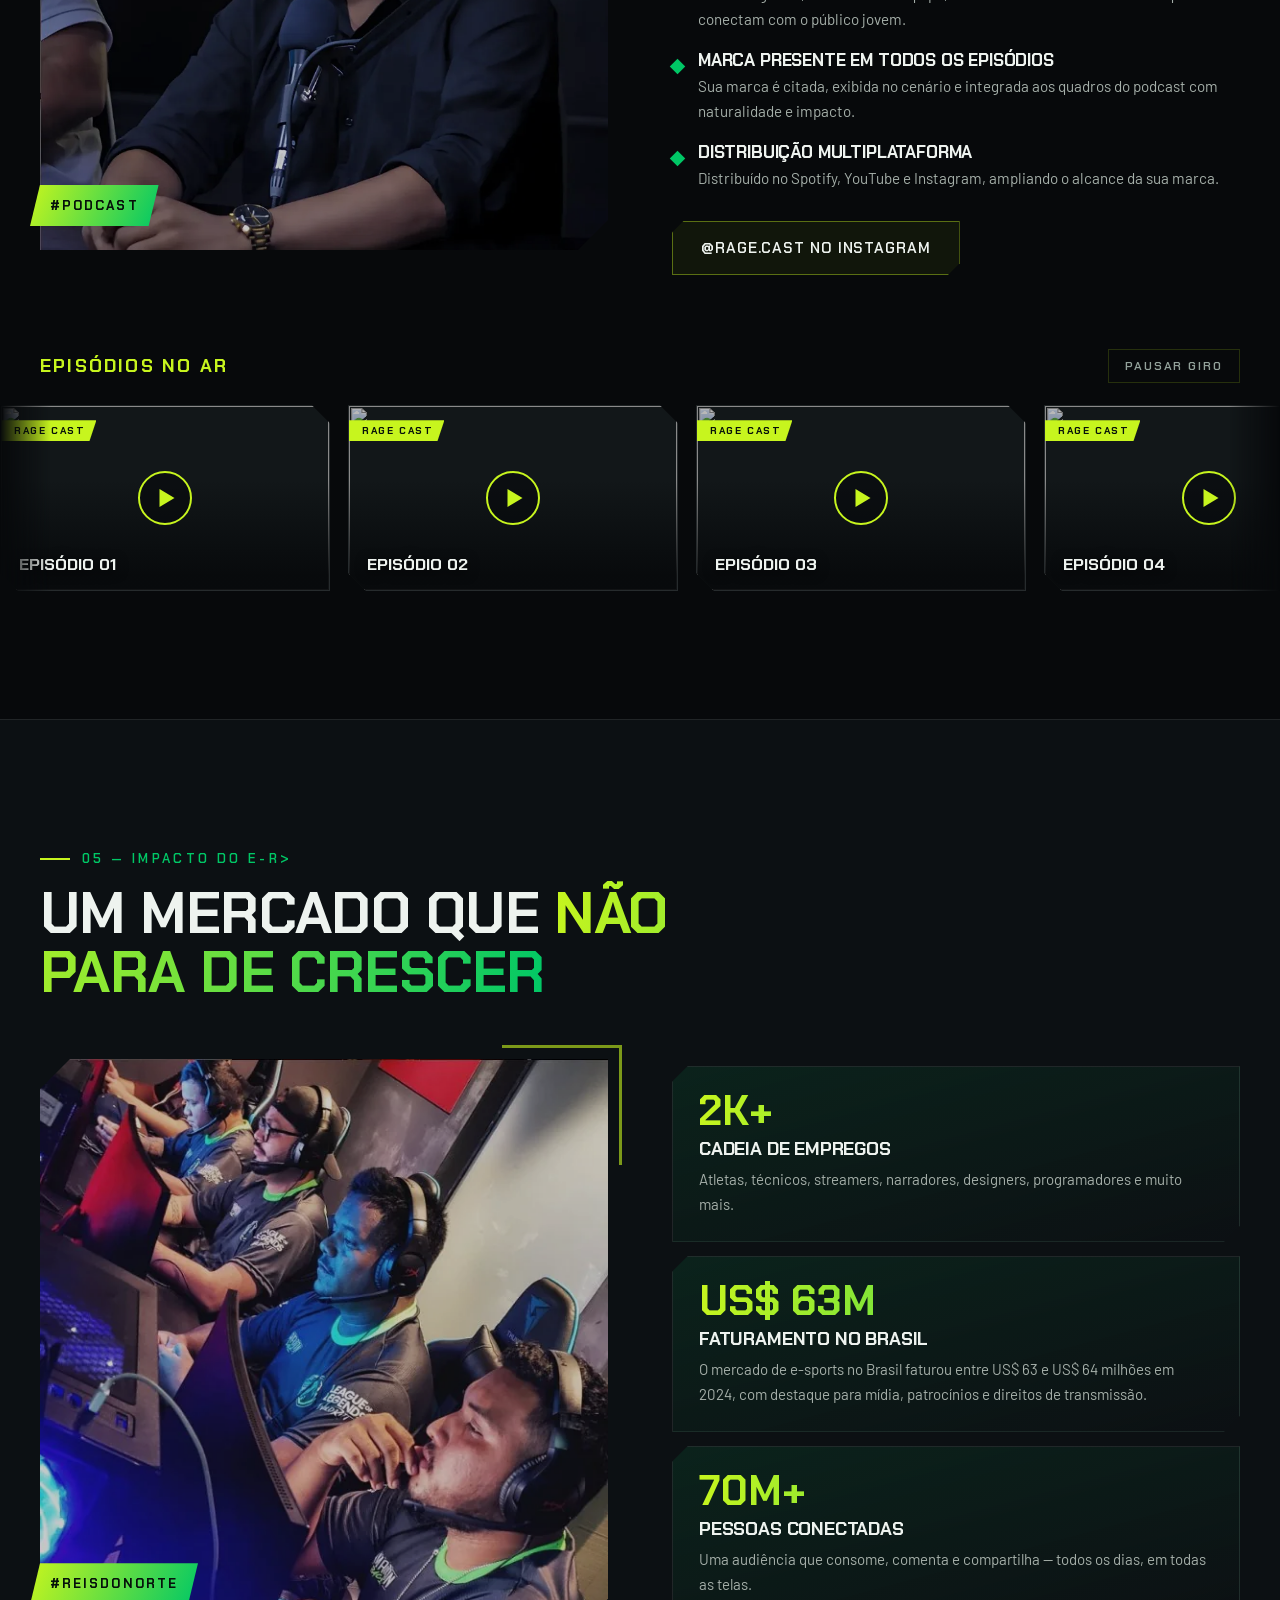
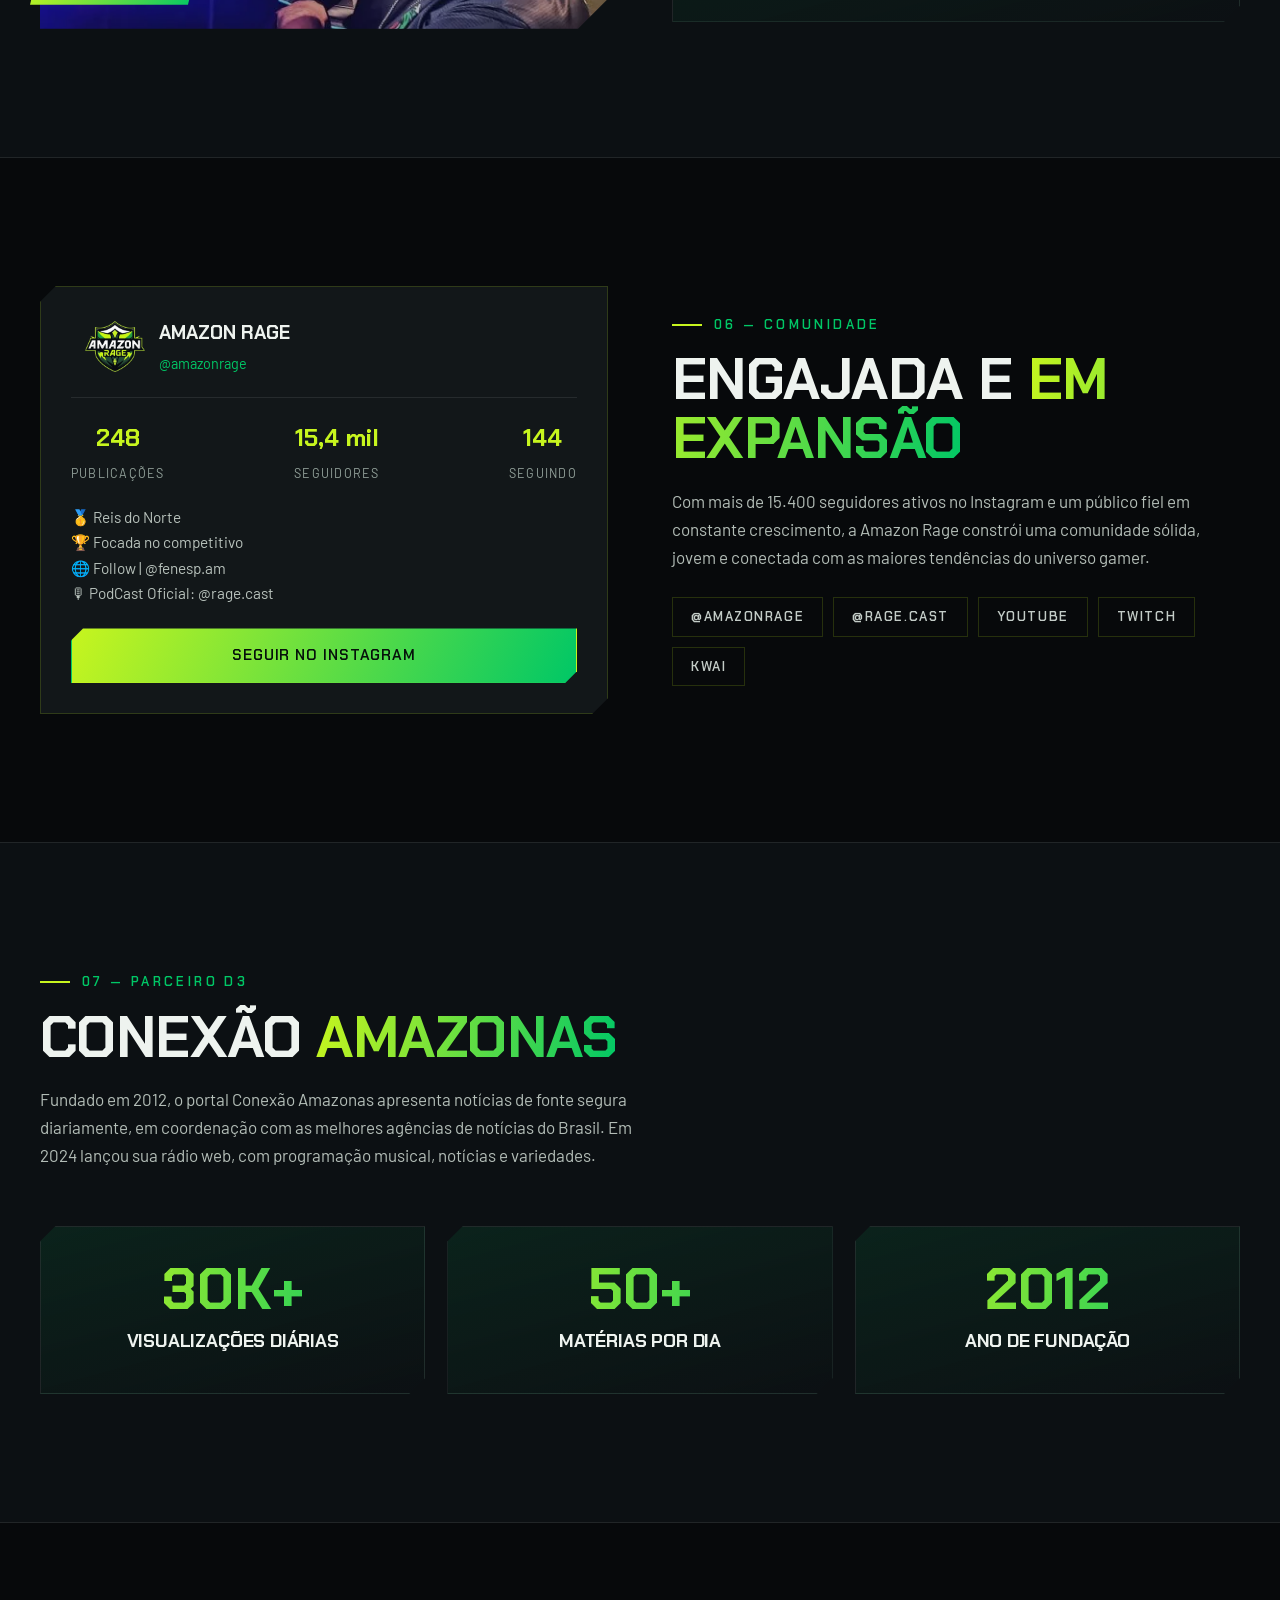
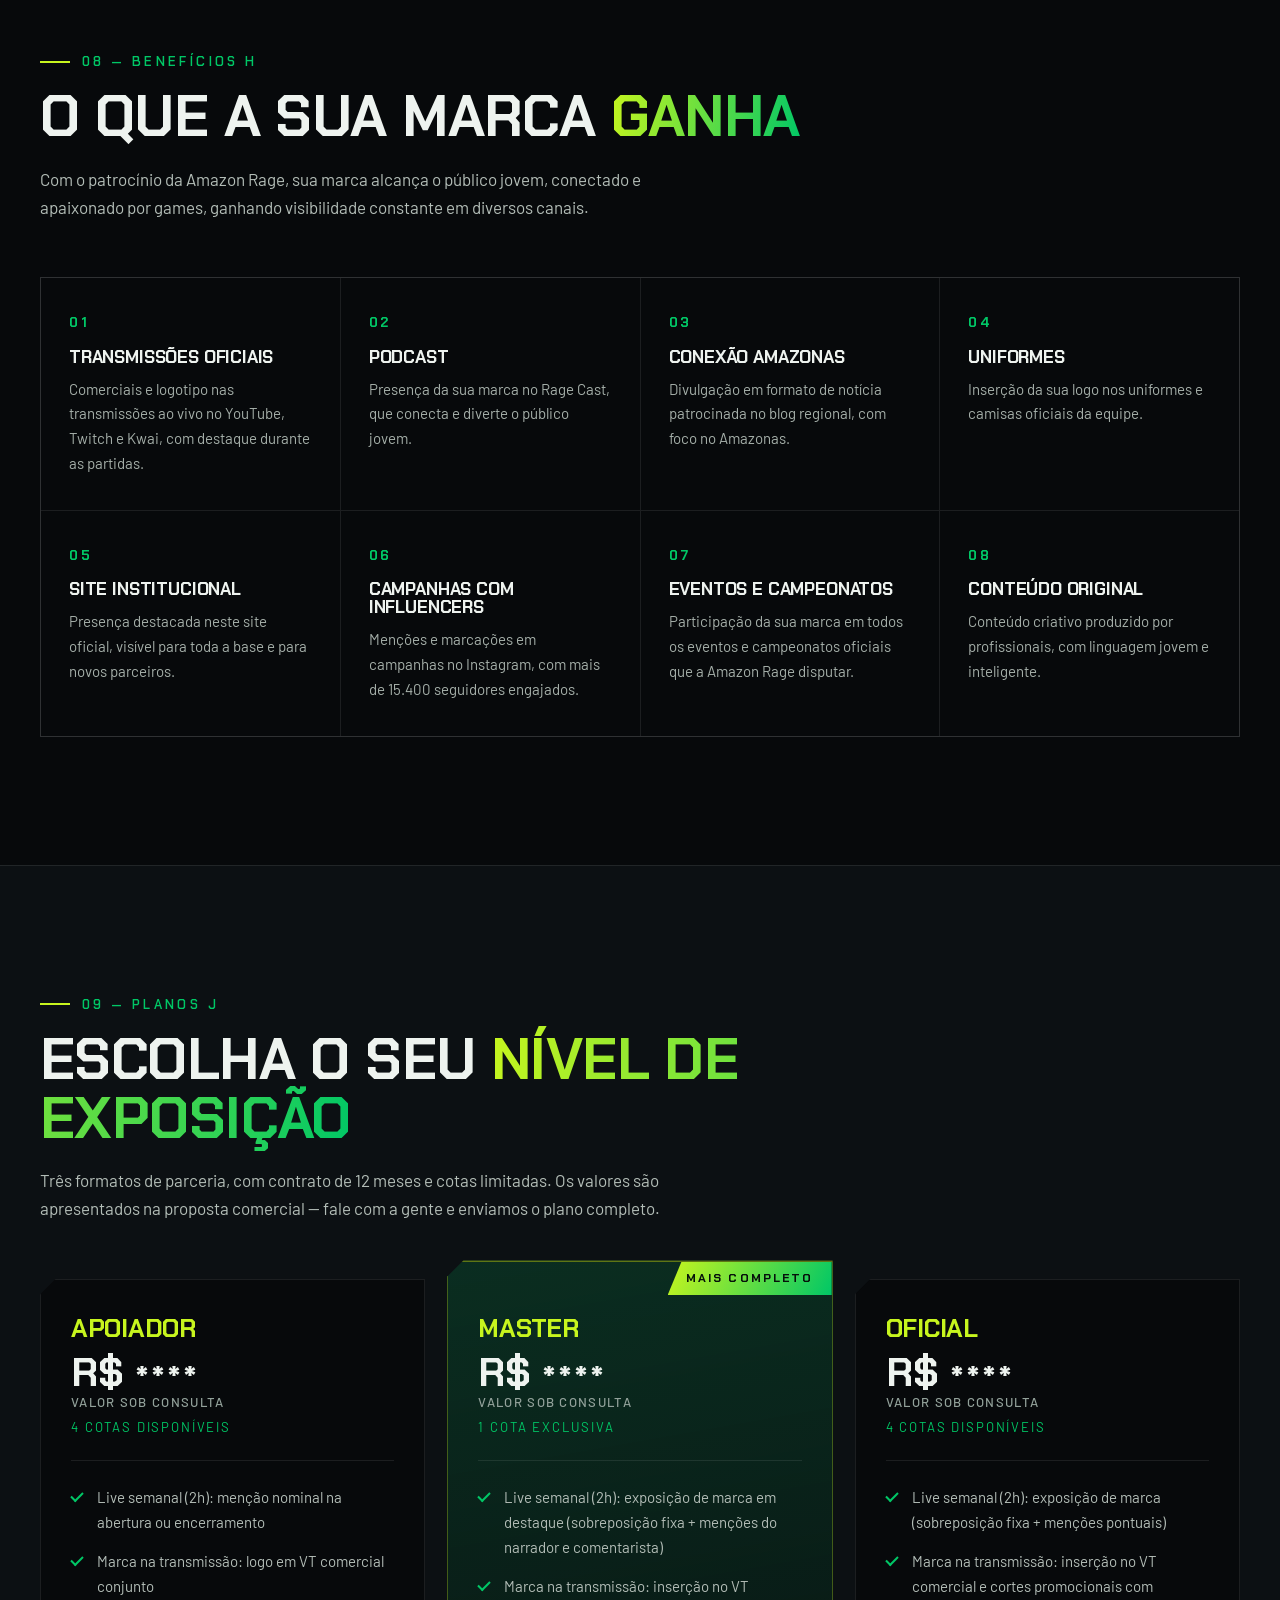
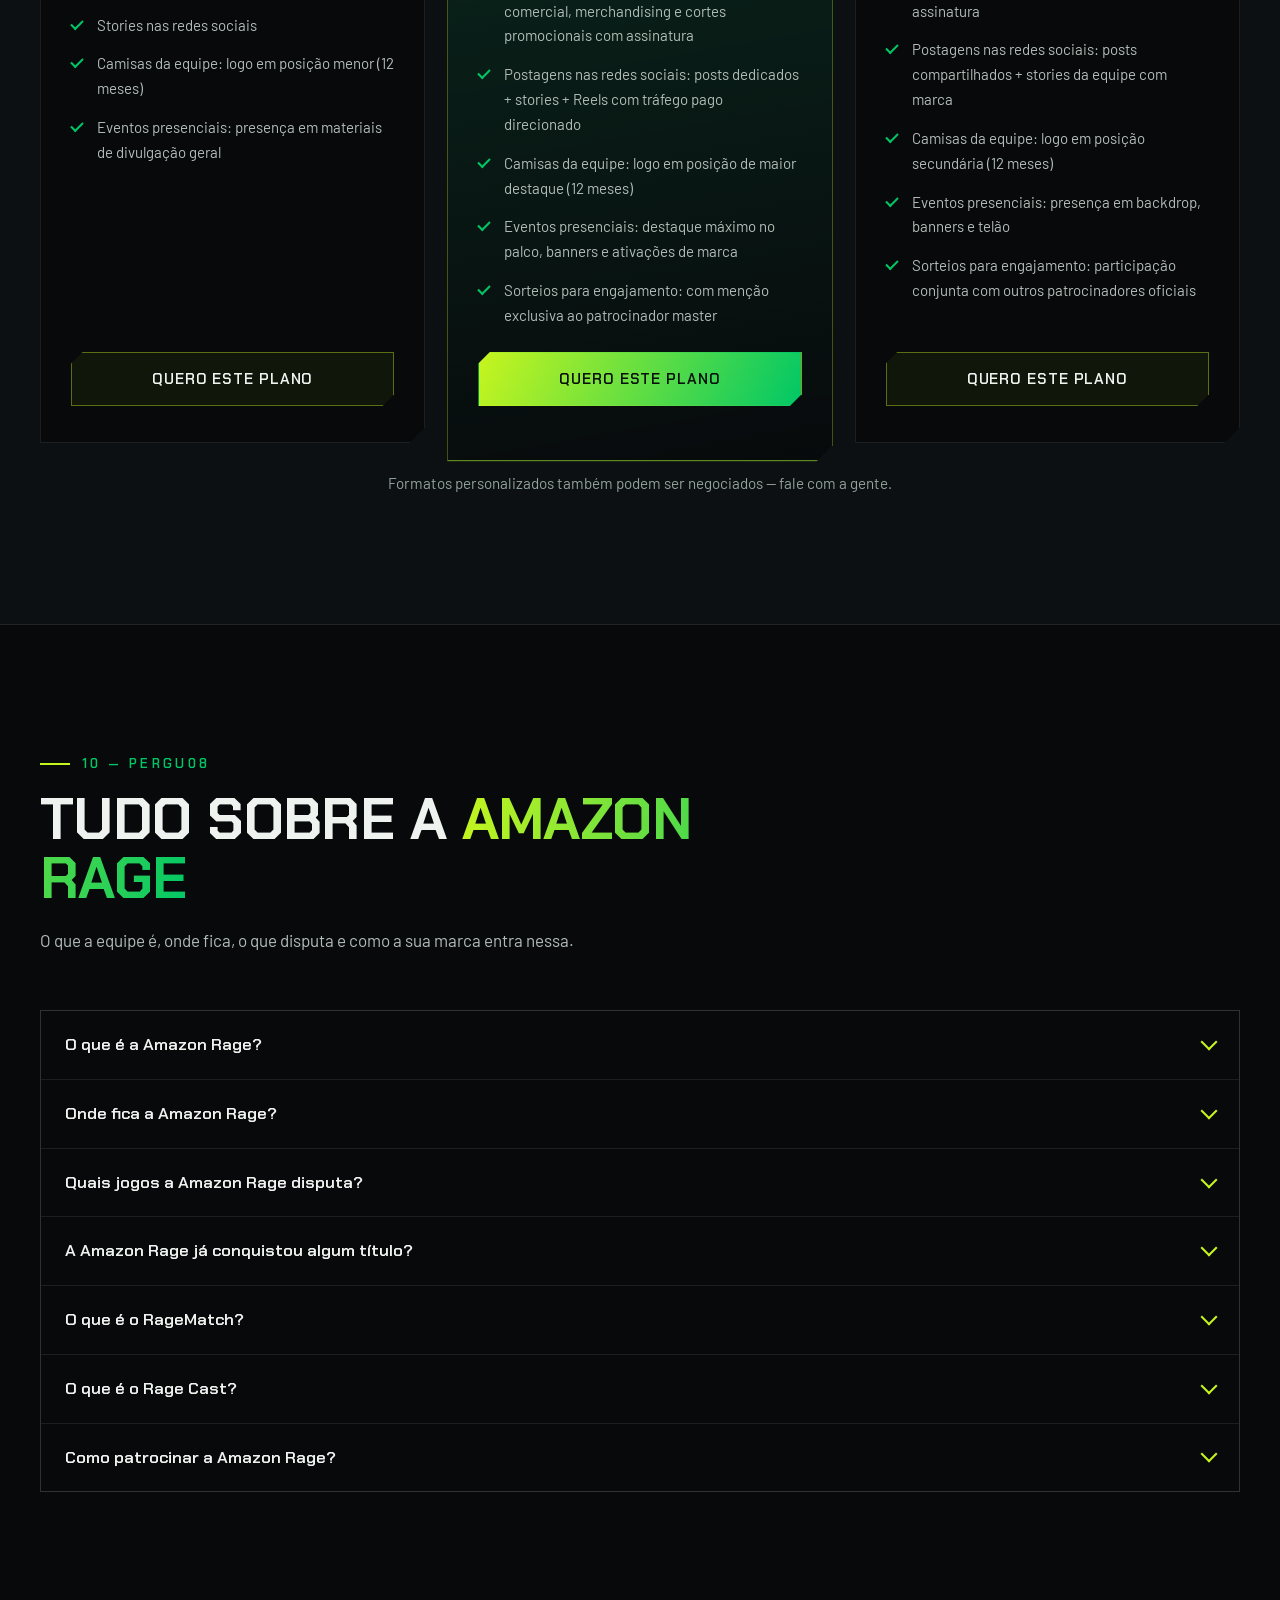
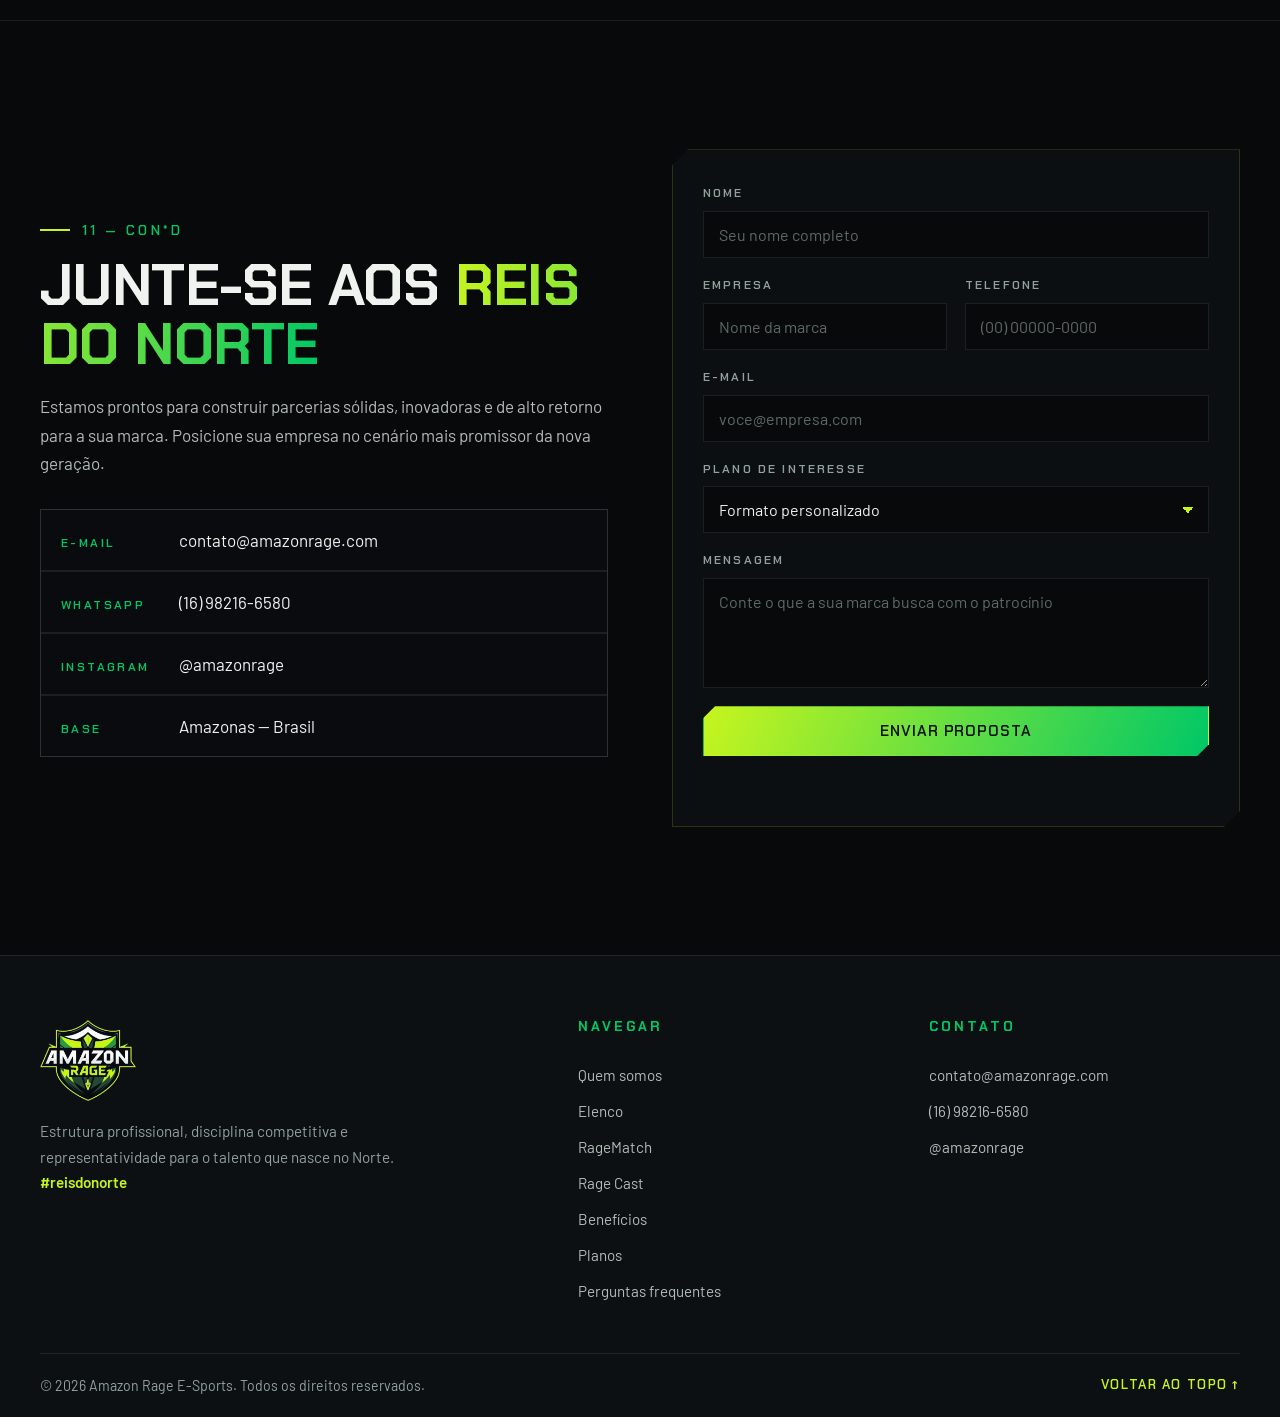
==== commit 51f6004d: "feat: SEO completo — dados estruturados, perguntas frequentes e desempenho Conteúdo e marcação - Tít" ====
--- a/index.html
+++ b/index.html
@@ -9,10 +9,19 @@
 	     quando esta classe existe — sem JS o site aparece inteiro, normalmente. -->
 	<script>document.documentElement.classList.add("js");</script>
 
-	<title>Amazon Rage E-Sports | Reis do Norte</title>
+	<title>Amazon Rage E-Sports | Reis do Norte — Manaus, Amazonas</title>
 	<meta name="description"
-		content="A primeira organização de e-sports do Amazonas que paga salário aos seus atletas. Free Fire, Wild Rift, Rage Cast e uma comunidade de mais de 15 mil gamers. Conheça os planos de patrocínio.">
+		content="A Amazon Rage é a organização de e-sports de Manaus, no Amazonas, conhecida como Reis do Norte. Free Fire e Wild Rift, campeã da Copa Amazônia.">
 	<meta name="theme-color" content="#07090B">
+	<meta name="author" content="Amazon Rage E-Sports">
+	<meta name="robots" content="index, follow, max-image-preview:large, max-snippet:-1, max-video-preview:-1">
+	<meta name="geo.region" content="BR-AM">
+	<meta name="geo.placename" content="Manaus">
+
+	<!-- O fundo do topo é a maior imagem da primeira tela: buscar cedo melhora
+	     o tempo até a maior pintura de conteúdo, que conta como sinal de
+	     posicionamento. -->
+	<link rel="preload" as="image" href="/assets/img/arena.webp" type="image/webp" fetchpriority="high">
 
 	<!-- ATENÇÃO: ao apontar o domínio amazonrage.com para o Netlify, troque as
 	     cinco URLs absolutas abaixo (canonical, og:url, og:image e twitter:image)
@@ -22,7 +31,7 @@
 	<meta property="og:type" content="website">
 	<meta property="og:site_name" content="Amazon Rage E-Sports">
 	<meta property="og:locale" content="pt_BR">
-	<meta property="og:title" content="Amazon Rage E-Sports | Reis do Norte">
+	<meta property="og:title" content="Amazon Rage E-Sports | Reis do Norte — Manaus, Amazonas">
 	<meta property="og:description"
 		content="Estrutura profissional para o talento que nasce no Norte. Free Fire, Wild Rift e o podcast Rage Cast — veja como a sua marca entra nessa.">
 	<meta property="og:url" content="https://amazonrage.netlify.app/">
@@ -49,20 +58,156 @@
 	<link rel="preload" href="/assets/fonts/barlow-latin-400-normal.woff2" as="font" type="font/woff2" crossorigin>
 	<link rel="stylesheet" href="/assets/css/style.css">
 
+	<!-- Dados estruturados. Um @graph com as entidades ligadas por @id:
+	     a organização, o site, a página, as perguntas frequentes e o podcast.
+	     Só entram fatos confirmados pela equipe. -->
 	<script type="application/ld+json">
 	{
 		"@context": "https://schema.org",
-		"@type": "SportsOrganization",
-		"name": "Amazon Rage E-Sports",
-		"alternateName": "Reis do Norte",
-		"sport": "Esports",
-		"url": "https://amazonrage.netlify.app/",
-		"logo": "https://amazonrage.netlify.app/assets/img/logo.png",
-		"email": "contato@amazonrage.com",
-		"telephone": "+5516982166580",
-		"areaServed": "Amazonas, Brasil",
-		"address": { "@type": "PostalAddress", "addressRegion": "AM", "addressCountry": "BR" },
-		"sameAs": ["https://www.instagram.com/amazonrage/"]
+		"@graph": [
+			{
+				"@type": "SportsOrganization",
+				"@id": "https://amazonrage.netlify.app/#organizacao",
+				"name": "Amazon Rage E-Sports",
+				"alternateName": ["Amazon Rage", "Reis do Norte", "AMRG"],
+				"slogan": "Reis do Norte",
+				"description": "Organização de e-sports de Manaus, no Amazonas, que compete em Free Fire e League of Legends: Wild Rift. Campeã da Copa Amazônia e produtora do podcast Rage Cast.",
+				"url": "https://amazonrage.netlify.app/",
+				"logo": {
+					"@type": "ImageObject",
+					"url": "https://amazonrage.netlify.app/assets/img/logo.png",
+					"width": 716,
+					"height": 607
+				},
+				"image": "https://amazonrage.netlify.app/assets/img/og-cover.jpg",
+				"email": "contato@amazonrage.com",
+				"telephone": "+5516982166580",
+				"sport": ["Esports", "Free Fire", "League of Legends: Wild Rift"],
+				"knowsAbout": ["E-sports", "Free Fire", "League of Legends: Wild Rift", "Amazonas", "Manaus"],
+				"address": {
+					"@type": "PostalAddress",
+					"addressLocality": "Manaus",
+					"addressRegion": "AM",
+					"addressCountry": "BR"
+				},
+				"areaServed": [
+					{ "@type": "City", "name": "Manaus" },
+					{ "@type": "State", "name": "Amazonas" },
+					{ "@type": "Country", "name": "Brasil" }
+				],
+				"award": "Campeã da Copa Amazônia de League of Legends: Wild Rift",
+				"member": [
+					{ "@type": "Person", "name": "Fael", "jobTitle": "Atleta de Free Fire" },
+					{ "@type": "Person", "name": "Netto", "jobTitle": "Atleta de Free Fire" },
+					{ "@type": "Person", "name": "Niltão", "jobTitle": "Atleta de Wild Rift" },
+					{ "@type": "Person", "name": "Rouba Frag", "jobTitle": "Atleta de Wild Rift" },
+					{ "@type": "Person", "name": "CarolX", "jobTitle": "Atleta de Free Fire" },
+					{ "@type": "Person", "name": "Gigi DRX", "jobTitle": "Atleta de Free Fire" }
+				],
+				"contactPoint": {
+					"@type": "ContactPoint",
+					"contactType": "Patrocínio e parcerias",
+					"email": "contato@amazonrage.com",
+					"telephone": "+5516982166580",
+					"availableLanguage": "Portuguese"
+				},
+				"sameAs": [
+					"https://www.instagram.com/amazonrage/",
+					"https://www.instagram.com/rage.cast/"
+				]
+			},
+			{
+				"@type": "WebSite",
+				"@id": "https://amazonrage.netlify.app/#site",
+				"url": "https://amazonrage.netlify.app/",
+				"name": "Amazon Rage E-Sports",
+				"inLanguage": "pt-BR",
+				"publisher": { "@id": "https://amazonrage.netlify.app/#organizacao" }
+			},
+			{
+				"@type": "WebPage",
+				"@id": "https://amazonrage.netlify.app/#pagina",
+				"url": "https://amazonrage.netlify.app/",
+				"name": "Amazon Rage E-Sports | Reis do Norte — Manaus, Amazonas",
+				"description": "A Amazon Rage é a organização de e-sports de Manaus, no Amazonas, conhecida como Reis do Norte. Free Fire e Wild Rift, campeã da Copa Amazônia.",
+				"inLanguage": "pt-BR",
+				"isPartOf": { "@id": "https://amazonrage.netlify.app/#site" },
+				"about": { "@id": "https://amazonrage.netlify.app/#organizacao" },
+				"primaryImageOfPage": "https://amazonrage.netlify.app/assets/img/og-cover.jpg"
+			},
+			{
+				"@type": "PodcastSeries",
+				"@id": "https://amazonrage.netlify.app/#ragecast",
+				"name": "Rage Cast",
+				"description": "Podcast oficial da Amazon Rage sobre o universo gamer, bastidores da equipe e o cenário de e-sports do Norte do Brasil.",
+				"inLanguage": "pt-BR",
+				"author": { "@id": "https://amazonrage.netlify.app/#organizacao" },
+				"sameAs": ["https://www.instagram.com/rage.cast/"]
+			},
+			{
+				"@type": "FAQPage",
+				"@id": "https://amazonrage.netlify.app/#faq",
+				"isPartOf": { "@id": "https://amazonrage.netlify.app/#pagina" },
+				"mainEntity": [
+					{
+						"@type": "Question",
+						"name": "O que é a Amazon Rage?",
+						"acceptedAnswer": {
+							"@type": "Answer",
+							"text": "A Amazon Rage é uma organização de e-sports sediada em Manaus, no Amazonas, conhecida como Reis do Norte. Compete em Free Fire e League of Legends: Wild Rift, produz o podcast Rage Cast e transmite a série de partidas RageMatch com narração profissional."
+						}
+					},
+					{
+						"@type": "Question",
+						"name": "Onde fica a Amazon Rage?",
+						"acceptedAnswer": {
+							"@type": "Answer",
+							"text": "A equipe é de Manaus, no estado do Amazonas, e representa o Norte do Brasil no cenário competitivo nacional."
+						}
+					},
+					{
+						"@type": "Question",
+						"name": "Quais jogos a Amazon Rage disputa?",
+						"acceptedAnswer": {
+							"@type": "Answer",
+							"text": "A Amazon Rage compete em duas modalidades: Free Fire, incluindo uma line feminina, e League of Legends: Wild Rift."
+						}
+					},
+					{
+						"@type": "Question",
+						"name": "A Amazon Rage já conquistou algum título?",
+						"acceptedAnswer": {
+							"@type": "Answer",
+							"text": "Sim. A equipe é campeã da Copa Amazônia de League of Legends: Wild Rift, vencendo a final por 2 a 0 sobre o Manaus FC E-Sports."
+						}
+					},
+					{
+						"@type": "Question",
+						"name": "O que é o RageMatch?",
+						"acceptedAnswer": {
+							"@type": "Answer",
+							"text": "O RageMatch é a série de amistosos da Amazon Rage transmitidos com produção de campeonato: mesa de narração com o JV Narrador, cortes e vinhetas. A seção também registra as decisões oficiais disputadas pela equipe."
+						}
+					},
+					{
+						"@type": "Question",
+						"name": "O que é o Rage Cast?",
+						"acceptedAnswer": {
+							"@type": "Answer",
+							"text": "O Rage Cast é o podcast oficial da Amazon Rage. Fala sobre o universo gamer, bastidores da equipe e o cenário de e-sports, com distribuição no YouTube, Spotify e Instagram."
+						}
+					},
+					{
+						"@type": "Question",
+						"name": "Como patrocinar a Amazon Rage?",
+						"acceptedAnswer": {
+							"@type": "Answer",
+							"text": "A equipe trabalha com três formatos de patrocínio — Apoiador, Oficial e Master — com contrato de doze meses e cotas limitadas. Os valores são apresentados na proposta comercial. O contato é pelo e-mail contato@amazonrage.com ou pelo formulário do site."
+						}
+					}
+				]
+			}
+		]
 	}
 	</script>
 </head>
@@ -72,7 +217,7 @@
 	     ela some mesmo se o JavaScript falhar. O JS só anima o contador. -->
 	<div class="preloader" id="preloader" aria-hidden="true">
 		<div class="preloader-inner">
-			<img class="preloader-crest" src="/assets/img/logo.png" alt="" width="190" height="161">
+			<picture><source srcset="/assets/img/logo.webp" type="image/webp"><img class="preloader-crest" src="/assets/img/logo.png" alt="" width="190" height="161"></picture>
 			<p class="preloader-name glitch" data-text="AMAZON RAGE">AMAZON RAGE</p>
 			<div class="preloader-bar"><span></span></div>
 			<p class="preloader-status"><b id="preloaderPct">0</b>% — preparando a arena</p>
@@ -88,7 +233,7 @@
 	<header class="site-header" id="topo">
 		<div class="wrap header-inner">
 			<a class="brand" href="#topo" aria-label="Amazon Rage — início">
-				<img src="/assets/img/logo.png" alt="Amazon Rage" width="150" height="127" fetchpriority="high">
+				<picture><source srcset="/assets/img/logo.webp" type="image/webp"><img src="/assets/img/logo.png" alt="Amazon Rage" width="150" height="127" fetchpriority="high"></picture>
 				<span class="brand-text">
 					<strong>Amazon Rage</strong>
 					<em>E-Sports · Amazonas</em>
@@ -126,10 +271,12 @@
 					<h1>
 						<span class="line-1">Amazon</span>
 						<span class="line-2 glitch glitch-slow" data-text="Rage">Rage</span>
+						<span class="sr-only">— organização de e-sports de Manaus, Amazonas</span>
 					</h1>
 					<p class="lead">
 						A <strong>primeira organização de e-sports do Amazonas</strong> que paga salário aos seus
-						atletas — e movimenta a cena gamer da região com talento, profissionalismo e impacto social.
+						atletas. De <strong>Manaus</strong> para o cenário nacional, com talento, profissionalismo e
+						impacto social.
 					</p>
 					<div class="hero-actions">
 						<a class="btn btn-primary" href="#patrocinio">Ver planos de patrocínio</a>
@@ -145,7 +292,7 @@
 				</div>
 
 				<div class="hero-crest reveal" aria-hidden="true">
-					<img src="/assets/img/logo.png" alt="" width="560" height="474" fetchpriority="high">
+					<picture><source srcset="/assets/img/logo.webp" type="image/webp"><img src="/assets/img/logo.png" alt="" width="560" height="474" fetchpriority="high"></picture>
 				</div>
 			</div>
 
@@ -208,38 +355,38 @@
 
 				<div class="roster">
 					<article class="player reveal">
-						<img src="/assets/img/team/fael.jpg" alt="Fael, atleta de Free Fire da Amazon Rage" width="595"
-							height="590" loading="lazy">
+						<picture><source srcset="/assets/img/team/fael.webp" type="image/webp"><img src="/assets/img/team/fael.jpg" alt="Fael, atleta de Free Fire da Amazon Rage" width="595"
+							height="590" loading="lazy"></picture>
 						<span class="player-tag">Free Fire</span>
 						<h3>Fael</h3>
 					</article>
 					<article class="player reveal">
-						<img src="/assets/img/team/netto.jpg" alt="Netto, atleta de Free Fire da Amazon Rage" width="594"
-							height="593" loading="lazy">
+						<picture><source srcset="/assets/img/team/netto.webp" type="image/webp"><img src="/assets/img/team/netto.jpg" alt="Netto, atleta de Free Fire da Amazon Rage" width="594"
+							height="593" loading="lazy"></picture>
 						<span class="player-tag">Free Fire</span>
 						<h3>Netto</h3>
 					</article>
 					<article class="player reveal">
-						<img src="/assets/img/team/niltao.jpg" alt="Niltão, atleta de Wild Rift da Amazon Rage"
-							width="594" height="591" loading="lazy">
+						<picture><source srcset="/assets/img/team/niltao.webp" type="image/webp"><img src="/assets/img/team/niltao.jpg" alt="Niltão, atleta de Wild Rift da Amazon Rage"
+							width="594" height="591" loading="lazy"></picture>
 						<span class="player-tag">Wild Rift</span>
 						<h3>Niltão</h3>
 					</article>
 					<article class="player reveal">
-						<img src="/assets/img/team/rouba-frag.jpg" alt="Rouba Frag, atleta de Wild Rift da Amazon Rage"
-							width="591" height="595" loading="lazy">
+						<picture><source srcset="/assets/img/team/rouba-frag.webp" type="image/webp"><img src="/assets/img/team/rouba-frag.jpg" alt="Rouba Frag, atleta de Wild Rift da Amazon Rage"
+							width="591" height="595" loading="lazy"></picture>
 						<span class="player-tag">Wild Rift</span>
 						<h3>Rouba Frag</h3>
 					</article>
 					<article class="player reveal">
-						<img src="/assets/img/team/carolx.jpg" alt="CarolX, atleta de Free Fire da Amazon Rage"
-							width="594" height="594" loading="lazy">
+						<picture><source srcset="/assets/img/team/carolx.webp" type="image/webp"><img src="/assets/img/team/carolx.jpg" alt="CarolX, atleta de Free Fire da Amazon Rage"
+							width="594" height="594" loading="lazy"></picture>
 						<span class="player-tag">Free Fire</span>
 						<h3>CarolX</h3>
 					</article>
 					<article class="player reveal">
-						<img src="/assets/img/team/gigi-drx.jpg" alt="Gigi DRX, atleta de Free Fire da Amazon Rage"
-							width="476" height="592" loading="lazy">
+						<picture><source srcset="/assets/img/team/gigi-drx.webp" type="image/webp"><img src="/assets/img/team/gigi-drx.jpg" alt="Gigi DRX, atleta de Free Fire da Amazon Rage"
+							width="476" height="592" loading="lazy"></picture>
 						<span class="player-tag">Free Fire</span>
 						<h3>Gigi DRX</h3>
 					</article>
@@ -294,8 +441,8 @@
 						<div class="match-board">
 							<div class="side">
 								<div class="side-crest">
-									<img src="/assets/img/logo.png" alt="Escudo da Amazon Rage" width="180"
-										height="153" loading="lazy">
+									<picture><source srcset="/assets/img/logo.webp" type="image/webp"><img src="/assets/img/logo.png" alt="Escudo da Amazon Rage" width="180"
+										height="153" loading="lazy"></picture>
 								</div>
 								<h3>Amazon Rage</h3>
 								<span class="side-badge">Campeão</span>
@@ -310,8 +457,8 @@
 
 							<div class="side">
 								<div class="side-crest">
-									<img src="/assets/img/teams/manaus-fc.png" alt="Escudo do Manaus FC E-Sports"
-										width="382" height="560" loading="lazy">
+									<picture><source srcset="/assets/img/teams/manaus-fc.webp" type="image/webp"><img src="/assets/img/teams/manaus-fc.png" alt="Escudo do Manaus FC E-Sports"
+										width="382" height="560" loading="lazy"></picture>
 								</div>
 								<h3>Manaus FC E-Sports</h3>
 								<span class="side-badge is-muted">Vice-campeão</span>
@@ -330,8 +477,8 @@
 								<div class="mvps">
 									<article class="mvp">
 										<div class="mvp-photo">
-											<img src="/assets/img/mvp/niltao.jpg" alt="Niltão, atleta da Amazon Rage"
-												width="640" height="640" loading="lazy">
+											<picture><source srcset="/assets/img/mvp/niltao.webp" type="image/webp"><img src="/assets/img/mvp/niltao.jpg" alt="Niltão, atleta da Amazon Rage"
+												width="640" height="640" loading="lazy"></picture>
 											<span class="mvp-game">Jogo 1</span>
 										</div>
 										<div class="mvp-info">
@@ -359,8 +506,8 @@
 
 									<article class="mvp">
 										<div class="mvp-photo">
-											<img src="/assets/img/mvp/dudu.jpg" alt="Dudu, atleta da Amazon Rage"
-												width="640" height="640" loading="lazy">
+											<picture><source srcset="/assets/img/mvp/dudu.webp" type="image/webp"><img src="/assets/img/mvp/dudu.jpg" alt="Dudu, atleta da Amazon Rage"
+												width="640" height="640" loading="lazy"></picture>
 											<span class="mvp-game">Jogo 2</span>
 										</div>
 										<div class="mvp-info">
@@ -411,8 +558,8 @@
 						<div class="match-board">
 							<div class="side">
 								<div class="side-crest">
-									<img src="/assets/img/logo.png" alt="Escudo da Amazon Rage" width="180"
-										height="153" loading="lazy">
+									<picture><source srcset="/assets/img/logo.webp" type="image/webp"><img src="/assets/img/logo.png" alt="Escudo da Amazon Rage" width="180"
+										height="153" loading="lazy"></picture>
 								</div>
 								<h3>Amazon Rage</h3>
 								<span class="side-badge">Vitória</span>
@@ -427,8 +574,8 @@
 
 							<div class="side">
 								<div class="side-crest">
-									<img src="/assets/img/teams/fera.png" alt="Escudo da Fera E-Sports" width="178"
-										height="180" loading="lazy">
+									<picture><source srcset="/assets/img/teams/fera.webp" type="image/webp"><img src="/assets/img/teams/fera.png" alt="Escudo da Fera E-Sports" width="178"
+										height="180" loading="lazy"></picture>
 								</div>
 								<h3>Fera E-Sports</h3>
 								<span class="side-badge is-muted">Convidado</span>
@@ -450,8 +597,8 @@
 								<div class="mvps">
 									<article class="mvp">
 										<div class="mvp-photo">
-											<img src="/assets/img/mvp/iza-trem.jpg" alt="IZA trem, atleta da Amazon Rage"
-												width="640" height="640" loading="lazy">
+											<picture><source srcset="/assets/img/mvp/iza-trem.webp" type="image/webp"><img src="/assets/img/mvp/iza-trem.jpg" alt="IZA trem, atleta da Amazon Rage"
+												width="640" height="640" loading="lazy"></picture>
 											<span class="mvp-game">Jogo 1</span>
 										</div>
 										<div class="mvp-info">
@@ -478,8 +625,8 @@
 
 									<article class="mvp">
 										<div class="mvp-photo">
-											<img src="/assets/img/mvp/carolx.jpg" alt="CarolX, atleta da Amazon Rage"
-												width="640" height="640" loading="lazy">
+											<picture><source srcset="/assets/img/mvp/carolx.webp" type="image/webp"><img src="/assets/img/mvp/carolx.jpg" alt="CarolX, atleta da Amazon Rage"
+												width="640" height="640" loading="lazy"></picture>
 											<span class="mvp-game">Jogo 2</span>
 										</div>
 										<div class="mvp-info">
@@ -521,8 +668,8 @@
 		<section class="section" id="ragecast">
 			<div class="wrap split">
 				<div class="split-media reveal">
-					<img src="/assets/img/podcast.jpg" alt="Gravação do Rage Cast, o podcast oficial da Amazon Rage"
-						width="900" height="874" loading="lazy">
+					<picture><source srcset="/assets/img/podcast.webp" type="image/webp"><img src="/assets/img/podcast.jpg" alt="Gravação do Rage Cast, o podcast oficial da Amazon Rage"
+						width="900" height="874" loading="lazy"></picture>
 					<span class="badge-corner">#podcast</span>
 				</div>
 
@@ -670,8 +817,8 @@
 
 				<div class="split">
 					<div class="split-media reveal">
-						<img src="/assets/img/equipe.jpg" alt="Atletas da Amazon Rage disputando um campeonato presencial"
-							width="592" height="594" loading="lazy">
+						<picture><source srcset="/assets/img/equipe.webp" type="image/webp"><img src="/assets/img/equipe.jpg" alt="Atletas da Amazon Rage disputando um campeonato presencial"
+							width="592" height="594" loading="lazy"></picture>
 						<span class="badge-corner">#reisdonorte</span>
 					</div>
 
@@ -722,7 +869,7 @@
 				<div class="split-copy reveal">
 					<div class="ig-card">
 						<div class="ig-head">
-							<img src="/assets/img/logo.png" alt="" width="72" height="61">
+							<picture><source srcset="/assets/img/logo.webp" type="image/webp"><img src="/assets/img/logo.png" alt="" width="72" height="61"></picture>
 							<div>
 								<strong>Amazon Rage</strong>
 								<span>@amazonrage</span>
@@ -910,12 +1057,78 @@
 			</div>
 		</section>
 
+		<!-- ============================ PERGUNTAS FREQUENTES ============================
+		     O texto daqui é o mesmo do bloco FAQPage nos dados estruturados do
+		     <head>. Se mudar um, mude o outro — o Google compara os dois. -->
+		<section class="section" id="faq">
+			<div class="wrap">
+				<header class="section-head reveal">
+					<p class="eyebrow">10 — Perguntas frequentes</p>
+					<h2>Tudo sobre a <span class="hl">Amazon Rage</span></h2>
+					<p class="section-lead">
+						O que a equipe é, onde fica, o que disputa e como a sua marca entra nessa.
+					</p>
+				</header>
+
+				<div class="faq reveal">
+					<details class="faq-item">
+						<summary>O que é a Amazon Rage?</summary>
+						<p>A Amazon Rage é uma organização de e-sports sediada em <strong>Manaus, no Amazonas</strong>,
+							conhecida como <strong>Reis do Norte</strong>. Compete em Free Fire e League of Legends:
+							Wild Rift, produz o podcast Rage Cast e transmite a série de partidas RageMatch com narração
+							profissional.</p>
+					</details>
+
+					<details class="faq-item">
+						<summary>Onde fica a Amazon Rage?</summary>
+						<p>A equipe é de <strong>Manaus</strong>, no estado do <strong>Amazonas</strong>, e representa o
+							Norte do Brasil no cenário competitivo nacional.</p>
+					</details>
+
+					<details class="faq-item">
+						<summary>Quais jogos a Amazon Rage disputa?</summary>
+						<p>Duas modalidades: <strong>Free Fire</strong>, incluindo uma line feminina, e
+							<strong>League of Legends: Wild Rift</strong>.
+						</p>
+					</details>
+
+					<details class="faq-item">
+						<summary>A Amazon Rage já conquistou algum título?</summary>
+						<p>Sim. A equipe é <strong>campeã da Copa Amazônia</strong> de League of Legends: Wild Rift,
+							vencendo a final por 2 a 0 sobre o Manaus FC E-Sports.</p>
+					</details>
+
+					<details class="faq-item">
+						<summary>O que é o RageMatch?</summary>
+						<p>O RageMatch é a série de amistosos da Amazon Rage transmitidos com produção de campeonato:
+							mesa de narração com o <strong>JV Narrador</strong>, cortes e vinhetas. A seção também
+							registra as decisões oficiais disputadas pela equipe.</p>
+					</details>
+
+					<details class="faq-item">
+						<summary>O que é o Rage Cast?</summary>
+						<p>O Rage Cast é o <strong>podcast oficial</strong> da Amazon Rage. Fala sobre o universo gamer,
+							bastidores da equipe e o cenário de e-sports, com distribuição no YouTube, Spotify e
+							Instagram.</p>
+					</details>
+
+					<details class="faq-item">
+						<summary>Como patrocinar a Amazon Rage?</summary>
+						<p>A equipe trabalha com três formatos — <strong>Apoiador, Oficial e Master</strong> — com
+							contrato de doze meses e cotas limitadas. Os valores são apresentados na proposta comercial.
+							Fale com a gente por <a href="mailto:contato@amazonrage.com">contato@amazonrage.com</a> ou
+							pelo <a href="#contato">formulário abaixo</a>.</p>
+					</details>
+				</div>
+			</div>
+		</section>
+
 		<!-- ============================ CONTATO ============================ -->
 		<section class="section section-contact" id="contato">
 			<div class="contact-bg" aria-hidden="true"></div>
 			<div class="wrap split">
 				<div class="split-copy reveal">
-					<p class="eyebrow">10 — Contato</p>
+					<p class="eyebrow">11 — Contato</p>
 					<h2>Junte-se aos <span class="hl">Reis do Norte</span></h2>
 					<p class="section-lead">
 						Estamos prontos para construir parcerias sólidas, inovadoras e de alto retorno para a sua marca.
@@ -1003,7 +1216,7 @@
 	<footer class="site-footer">
 		<div class="wrap footer-inner">
 			<div class="footer-brand">
-				<img src="/assets/img/logo.png" alt="Amazon Rage" width="120" height="102" loading="lazy">
+				<picture><source srcset="/assets/img/logo.webp" type="image/webp"><img src="/assets/img/logo.png" alt="Amazon Rage" width="120" height="102" loading="lazy"></picture>
 				<p>Estrutura profissional, disciplina competitiva e representatividade para o talento que nasce no
 					Norte. <strong>#reisdonorte</strong>
 				</p>
@@ -1017,6 +1230,7 @@
 				<a href="#ragecast">Rage Cast</a>
 				<a href="#beneficios">Benefícios</a>
 				<a href="#patrocinio">Planos</a>
+				<a href="#faq">Perguntas frequentes</a>
 			</nav>
 
 			<div class="footer-contact">
--- a/assets/css/style.css
+++ b/assets/css/style.css
@@ -99,6 +99,12 @@
 	max-width: 100%;
 	height: auto;
 	display: block;
+}
+
+/* <picture> só existe para oferecer o WebP: não deve criar caixa nenhuma,
+   assim todo o layout continua enxergando a <img> como filha direta. */
+picture {
+	display: contents;
 }
 
 a {
@@ -1934,6 +1940,80 @@
 	text-align: center;
 	color: var(--muted);
 	font-size: .95rem;
+}
+
+/* ---------------------------------------------- perguntas frequentes */
+
+.faq {
+	display: grid;
+	gap: 1px;
+	background: var(--line-soft);
+	border: 1px solid var(--line-soft);
+}
+
+.faq-item {
+	background: var(--ink);
+	transition: background .25s;
+}
+
+.faq-item[open] {
+	background: var(--ink-3);
+}
+
+.faq-item summary {
+	display: flex;
+	align-items: center;
+	justify-content: space-between;
+	gap: 16px;
+	padding: 20px 24px;
+	cursor: pointer;
+	list-style: none;
+	font-family: var(--font-head);
+	font-size: 1.05rem;
+	font-weight: 600;
+	color: var(--white);
+	transition: color .2s;
+}
+
+.faq-item summary::-webkit-details-marker {
+	display: none;
+}
+
+.faq-item summary::after {
+	content: "";
+	flex-shrink: 0;
+	width: 12px;
+	height: 12px;
+	border-right: 2px solid var(--lime);
+	border-bottom: 2px solid var(--lime);
+	transform: translateY(-3px) rotate(45deg);
+	transition: transform .25s;
+}
+
+.faq-item[open] summary::after {
+	transform: translateY(2px) rotate(-135deg);
+}
+
+.faq-item summary:hover {
+	color: var(--lime);
+}
+
+.faq-item p {
+	padding: 0 24px 22px;
+	max-width: 78ch;
+	color: #b3bdb7;
+	font-size: .98rem;
+	animation: details-in .3s ease both;
+}
+
+.faq-item strong {
+	color: var(--white);
+}
+
+.faq-item a {
+	color: var(--lime);
+	text-decoration: underline;
+	text-underline-offset: 3px;
 }
 
 /* ---------------------------------------------- contato */
@@ -2681,6 +2761,34 @@
 	}
 }
 
+/* ---------------------------------------------- WebP nos fundos
+   Os fundos em CSS ficam em JPEG por padrão e só trocam para WebP onde o
+   navegador confirma suporte — assim nada some em navegador antigo.
+   ------------------------------------------------------------------- */
+
+@supports (background-image: image-set(url("/assets/img/arena.webp") type("image/webp"))) {
+	.hero-bg {
+		background-image:
+			radial-gradient(120% 90% at 80% 15%, rgba(0, 199, 102, .28), transparent 60%),
+			radial-gradient(70% 70% at 10% 90%, rgba(199, 245, 30, .12), transparent 65%),
+			linear-gradient(180deg, rgba(7, 9, 11, .78) 0%, rgba(7, 9, 11, .93) 55%, var(--ink) 100%),
+			image-set(url("/assets/img/arena.webp") type("image/webp"));
+	}
+
+	.match-bg {
+		background-image:
+			radial-gradient(90% 60% at 50% 0%, rgba(0, 199, 102, .16), transparent 65%),
+			linear-gradient(180deg, rgba(7, 9, 11, .94), rgba(7, 9, 11, .97)),
+			image-set(url("/assets/img/arena.webp") type("image/webp"));
+	}
+
+	.contact-bg {
+		background-image:
+			linear-gradient(180deg, rgba(7, 9, 11, .95), rgba(7, 9, 11, .88)),
+			image-set(url("/assets/img/lounge.webp") type("image/webp"));
+	}
+}
+
 @media (prefers-reduced-motion: reduce) {
 
 	*,
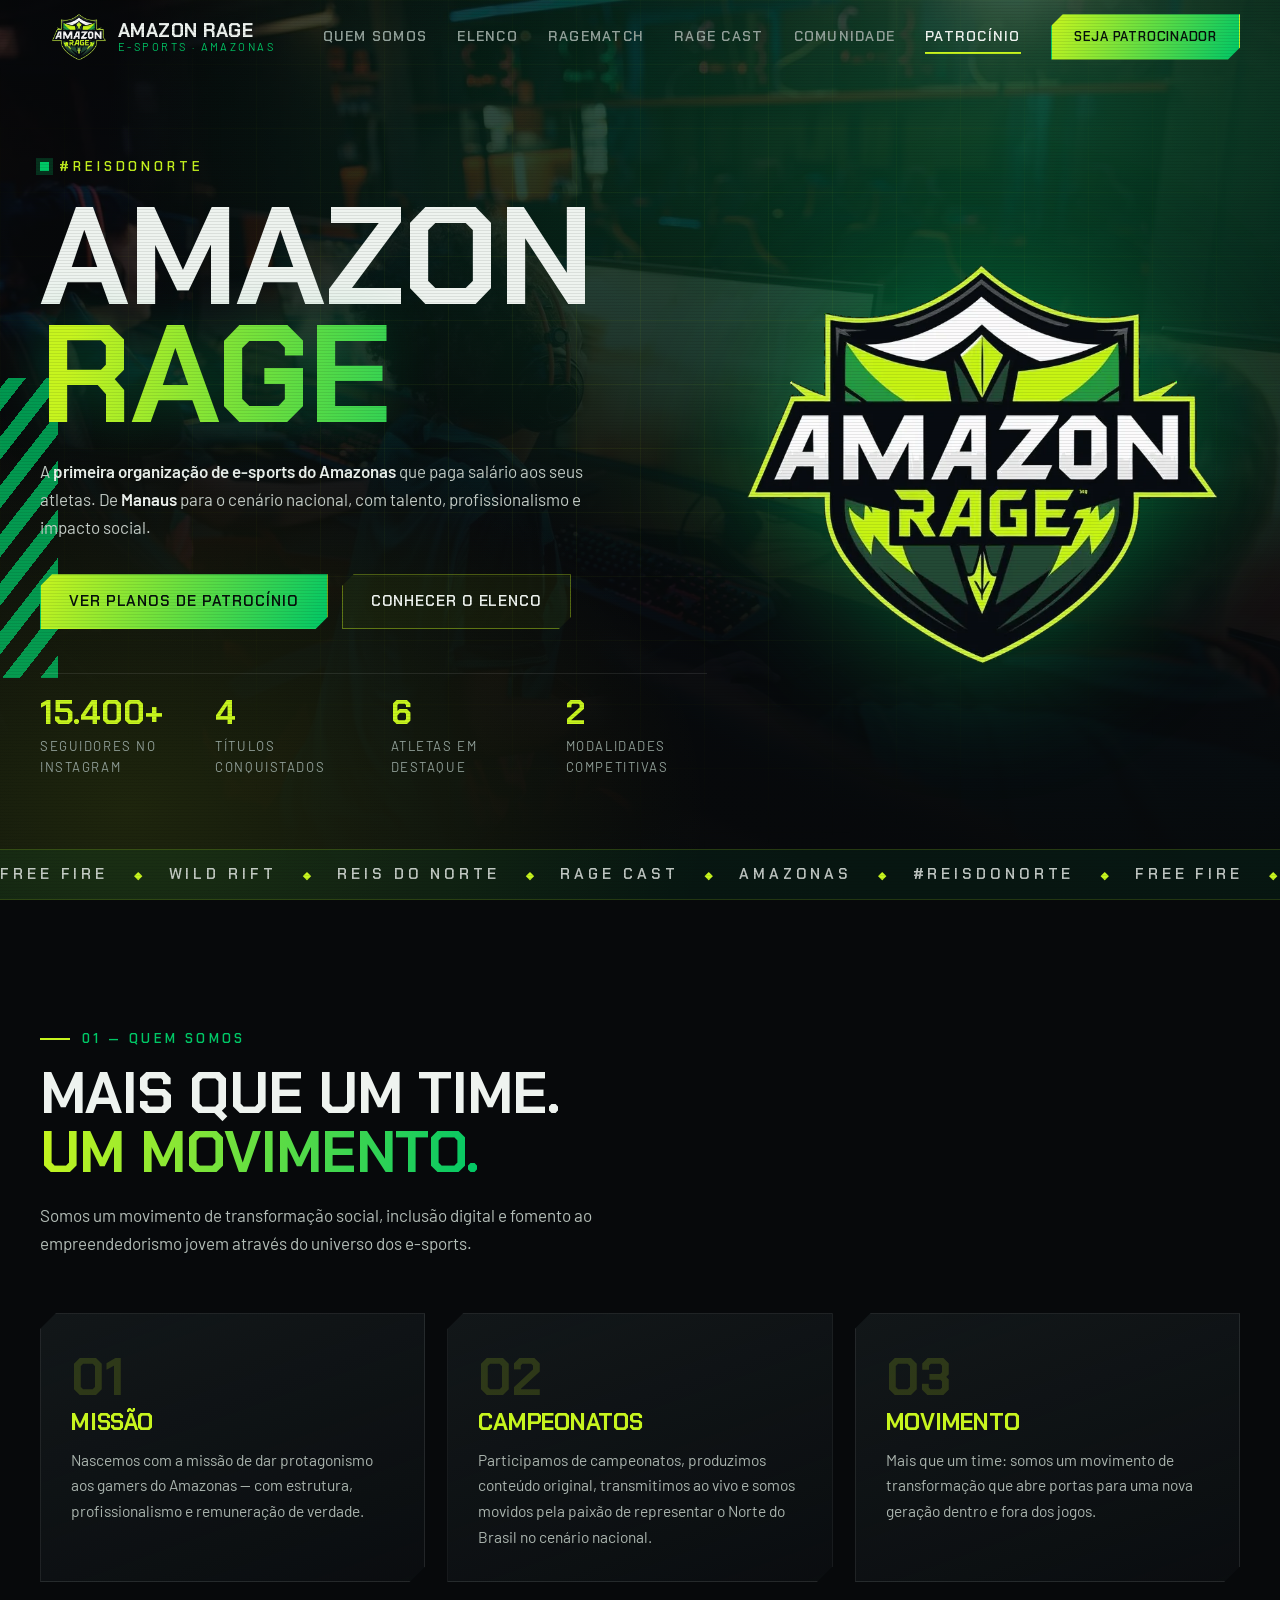
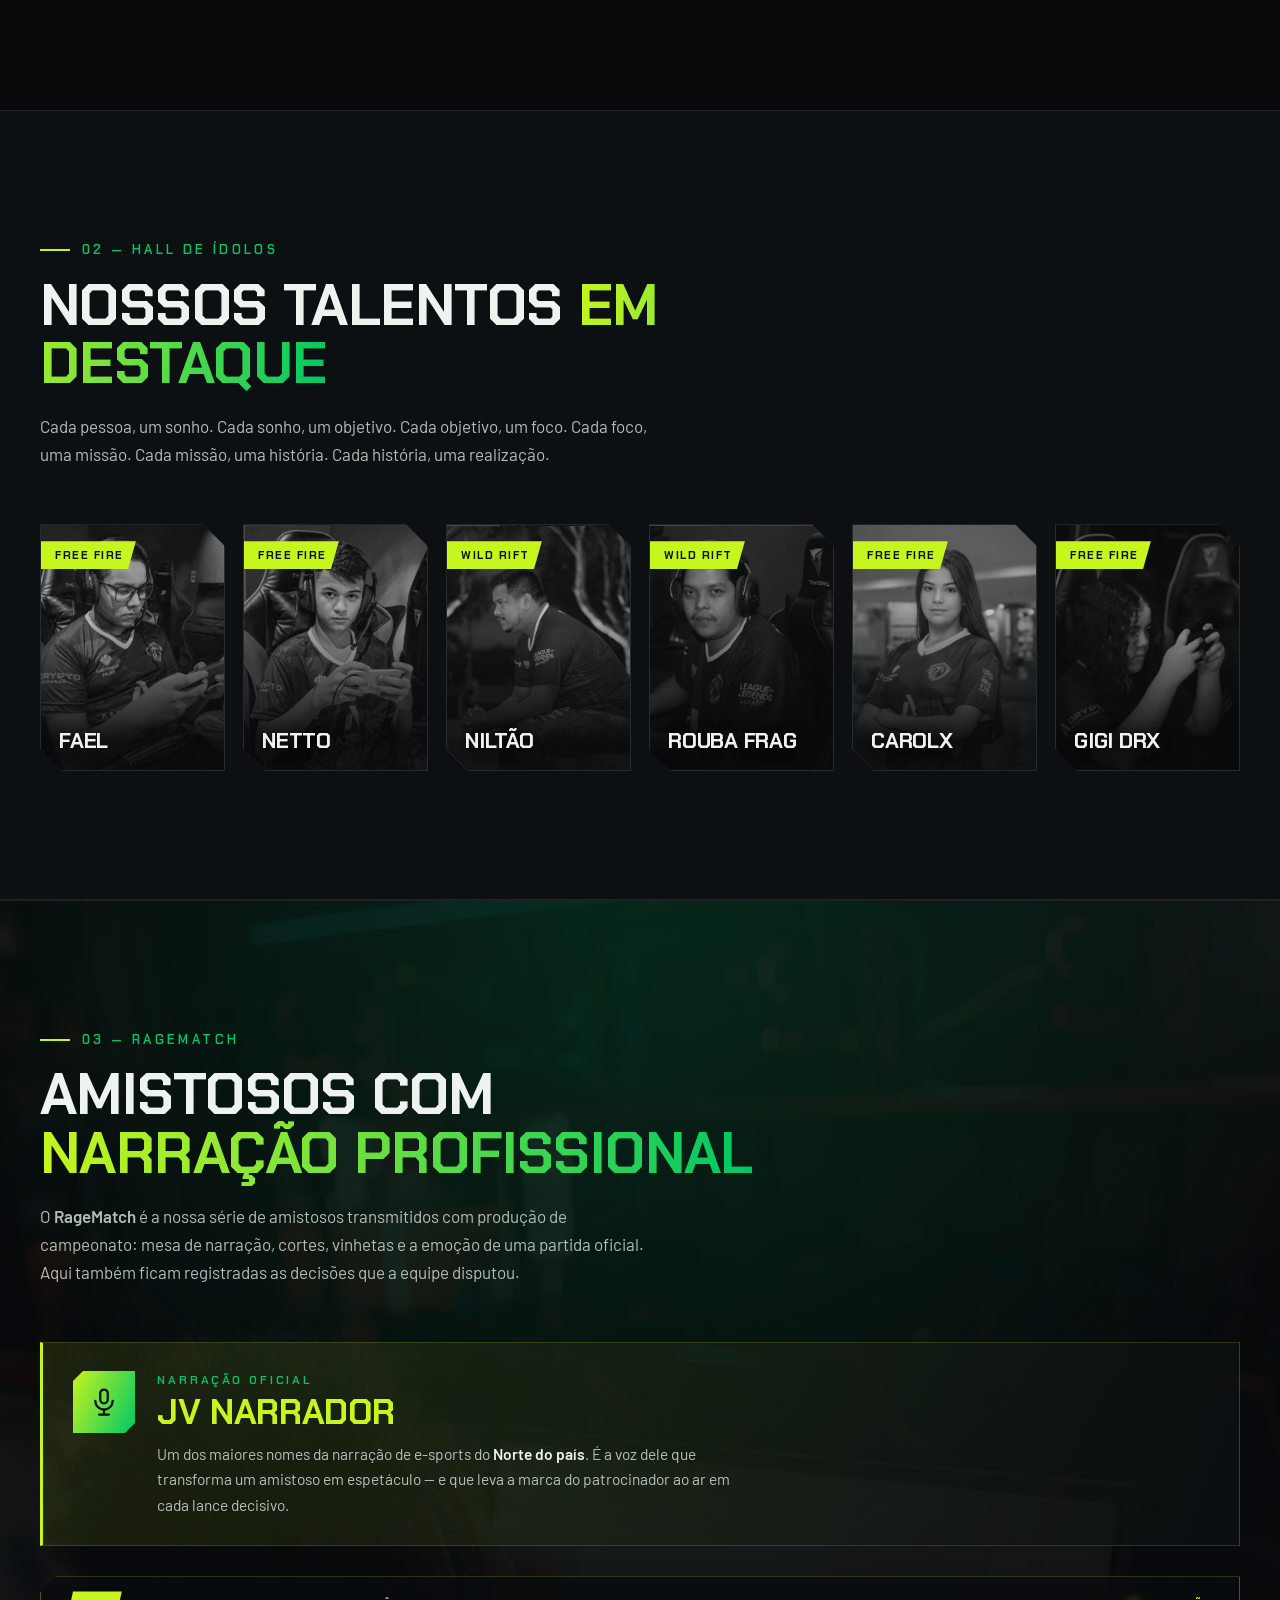
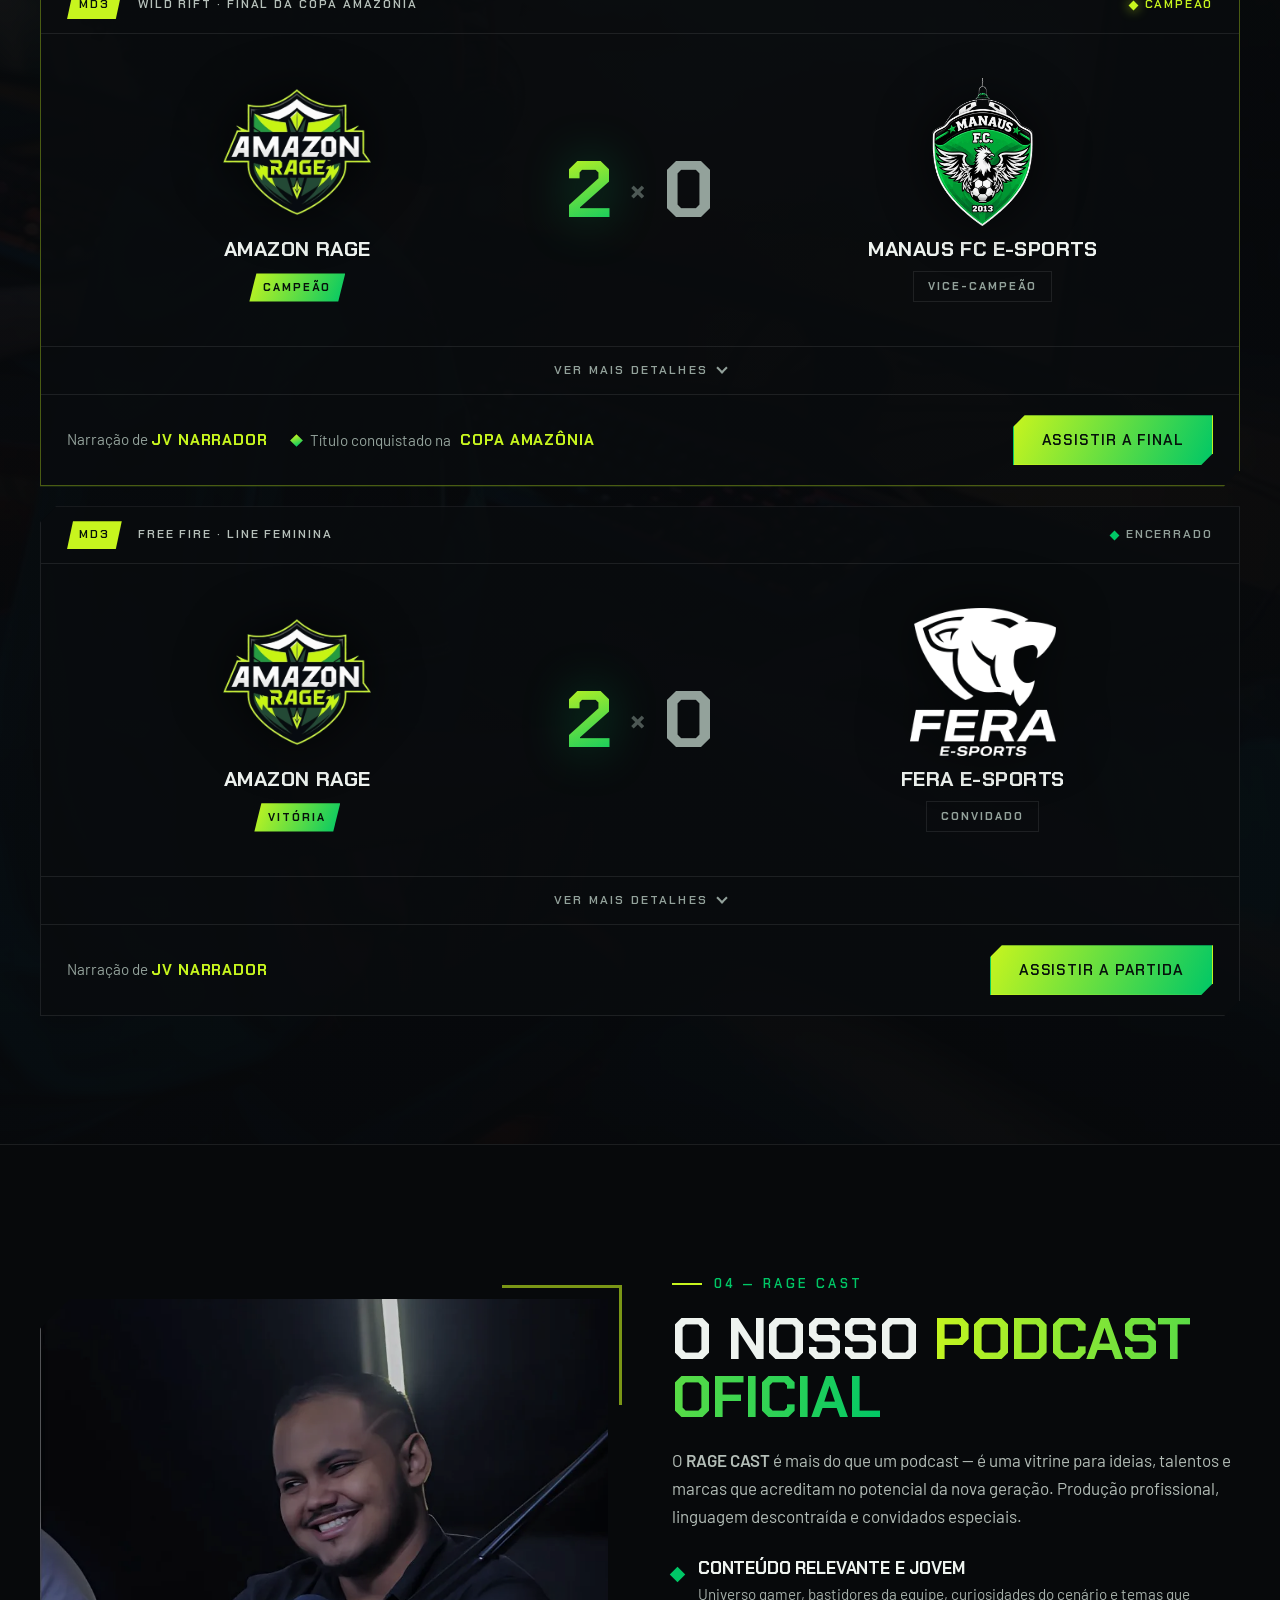
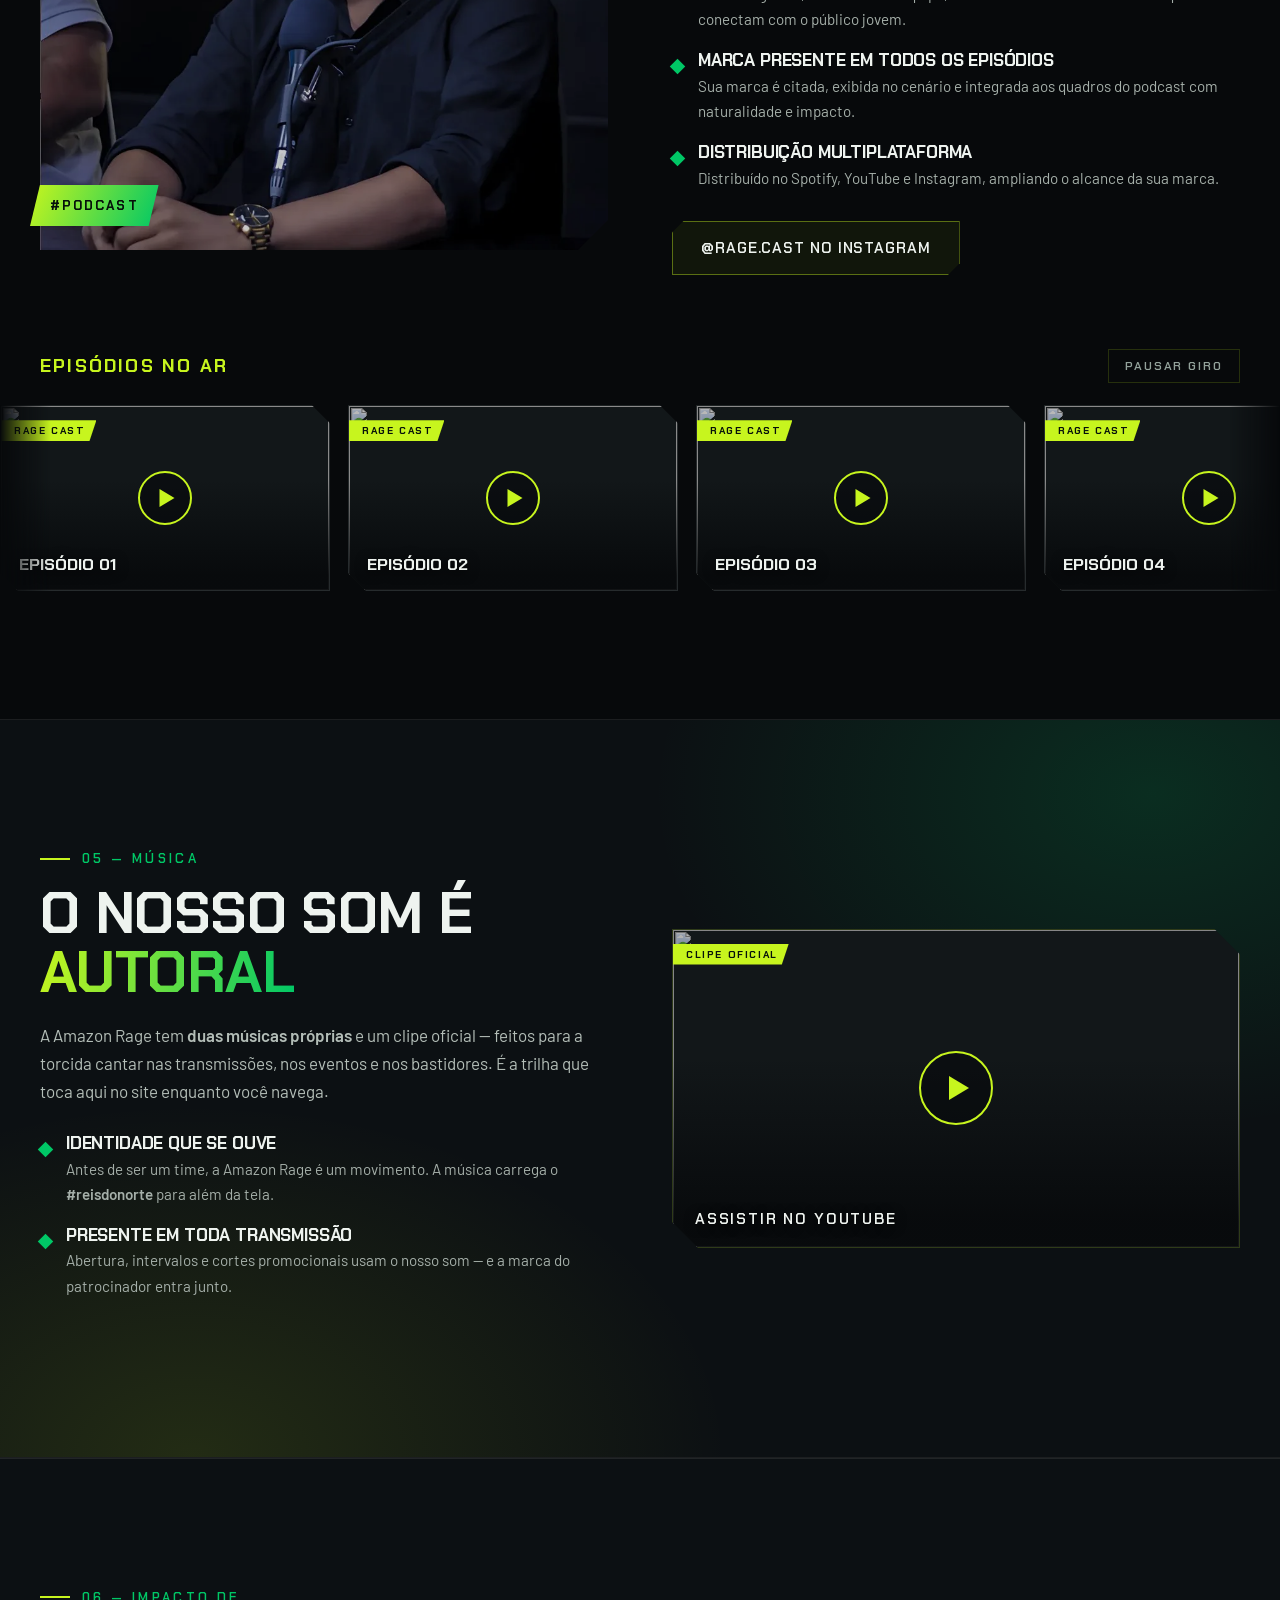
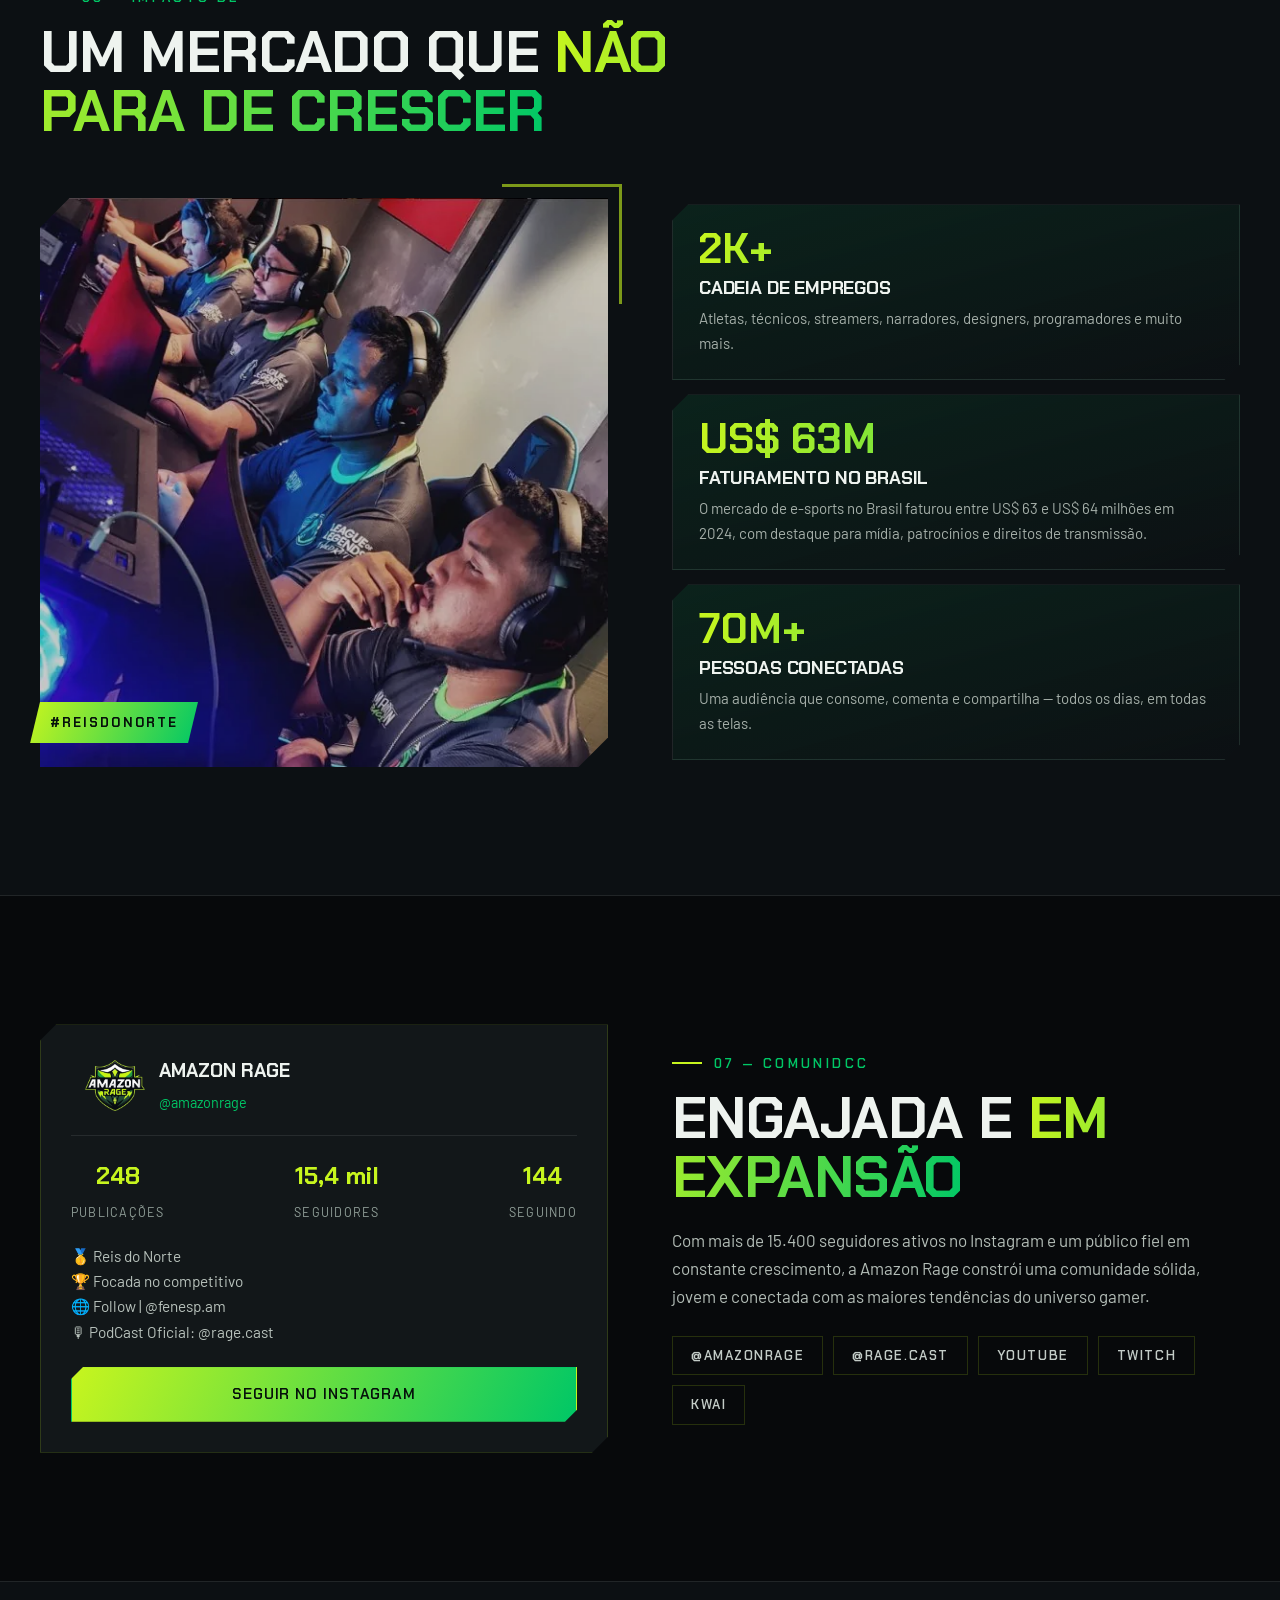
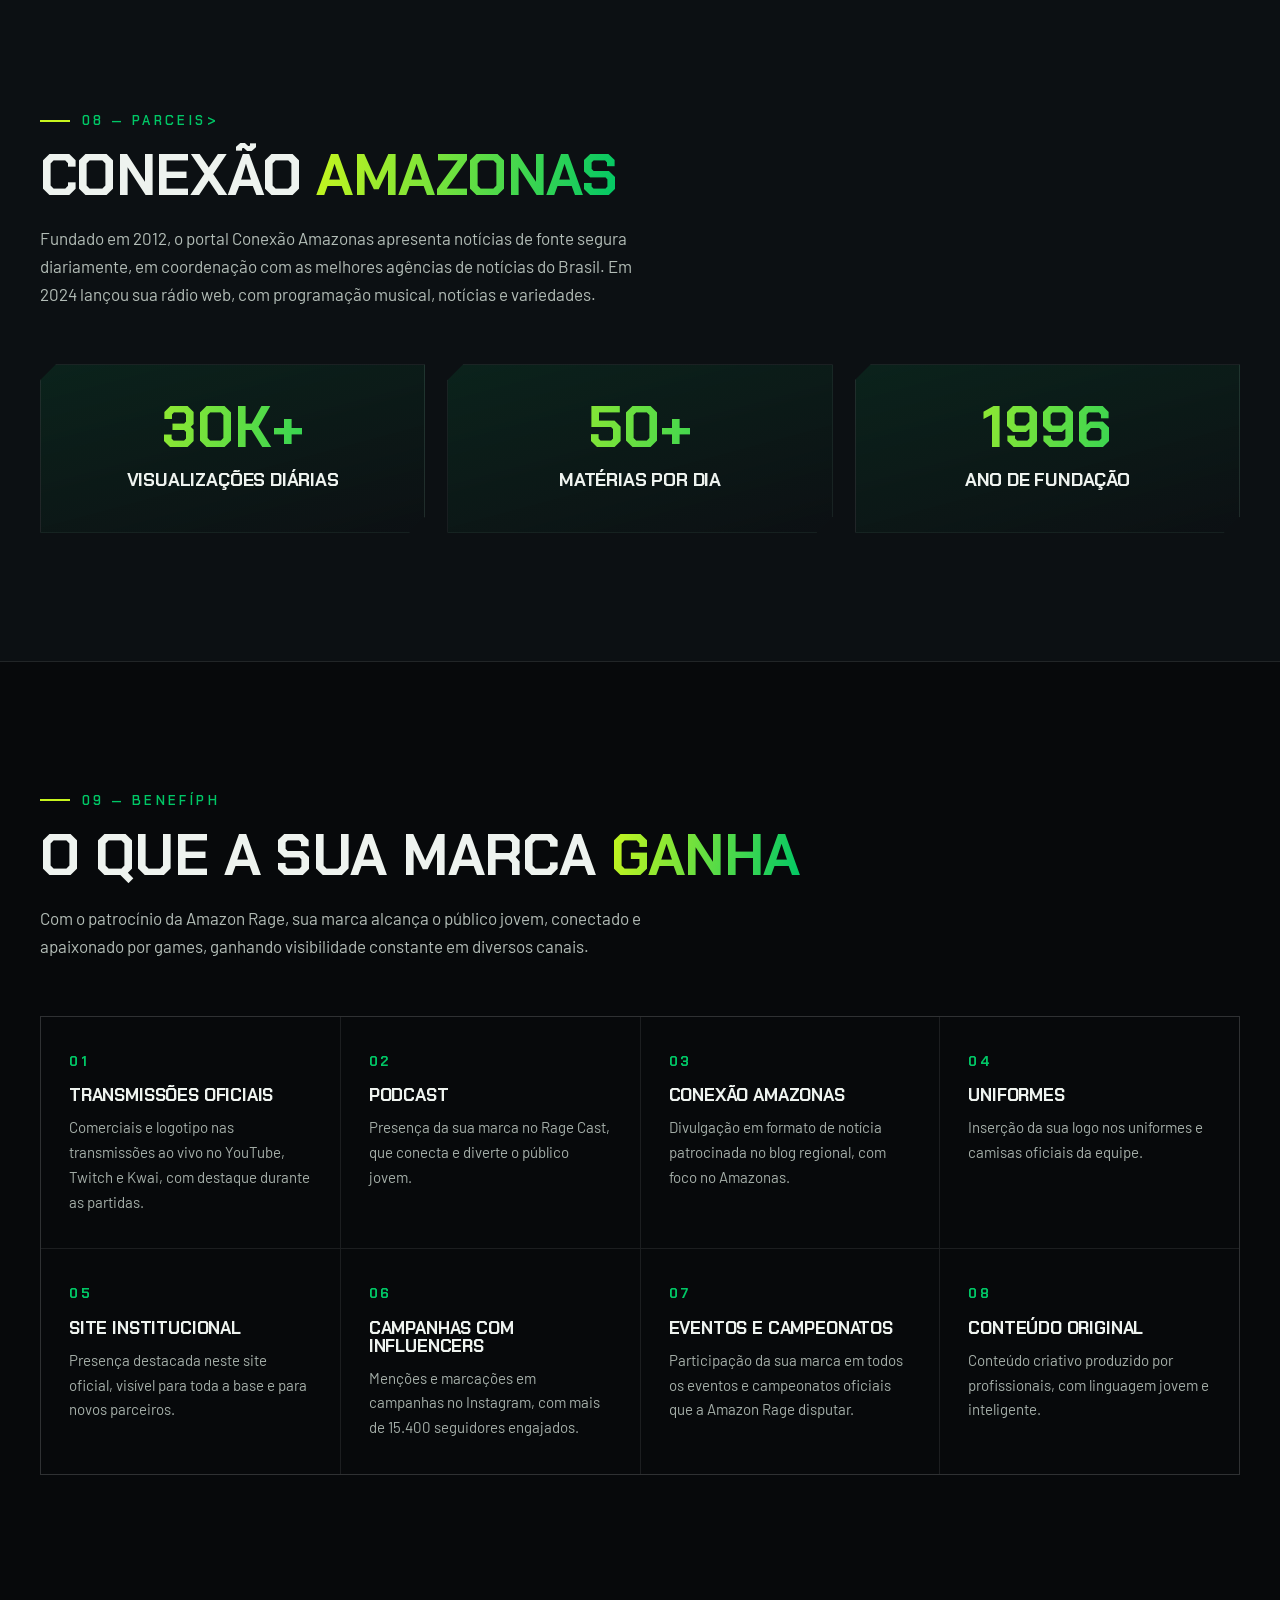
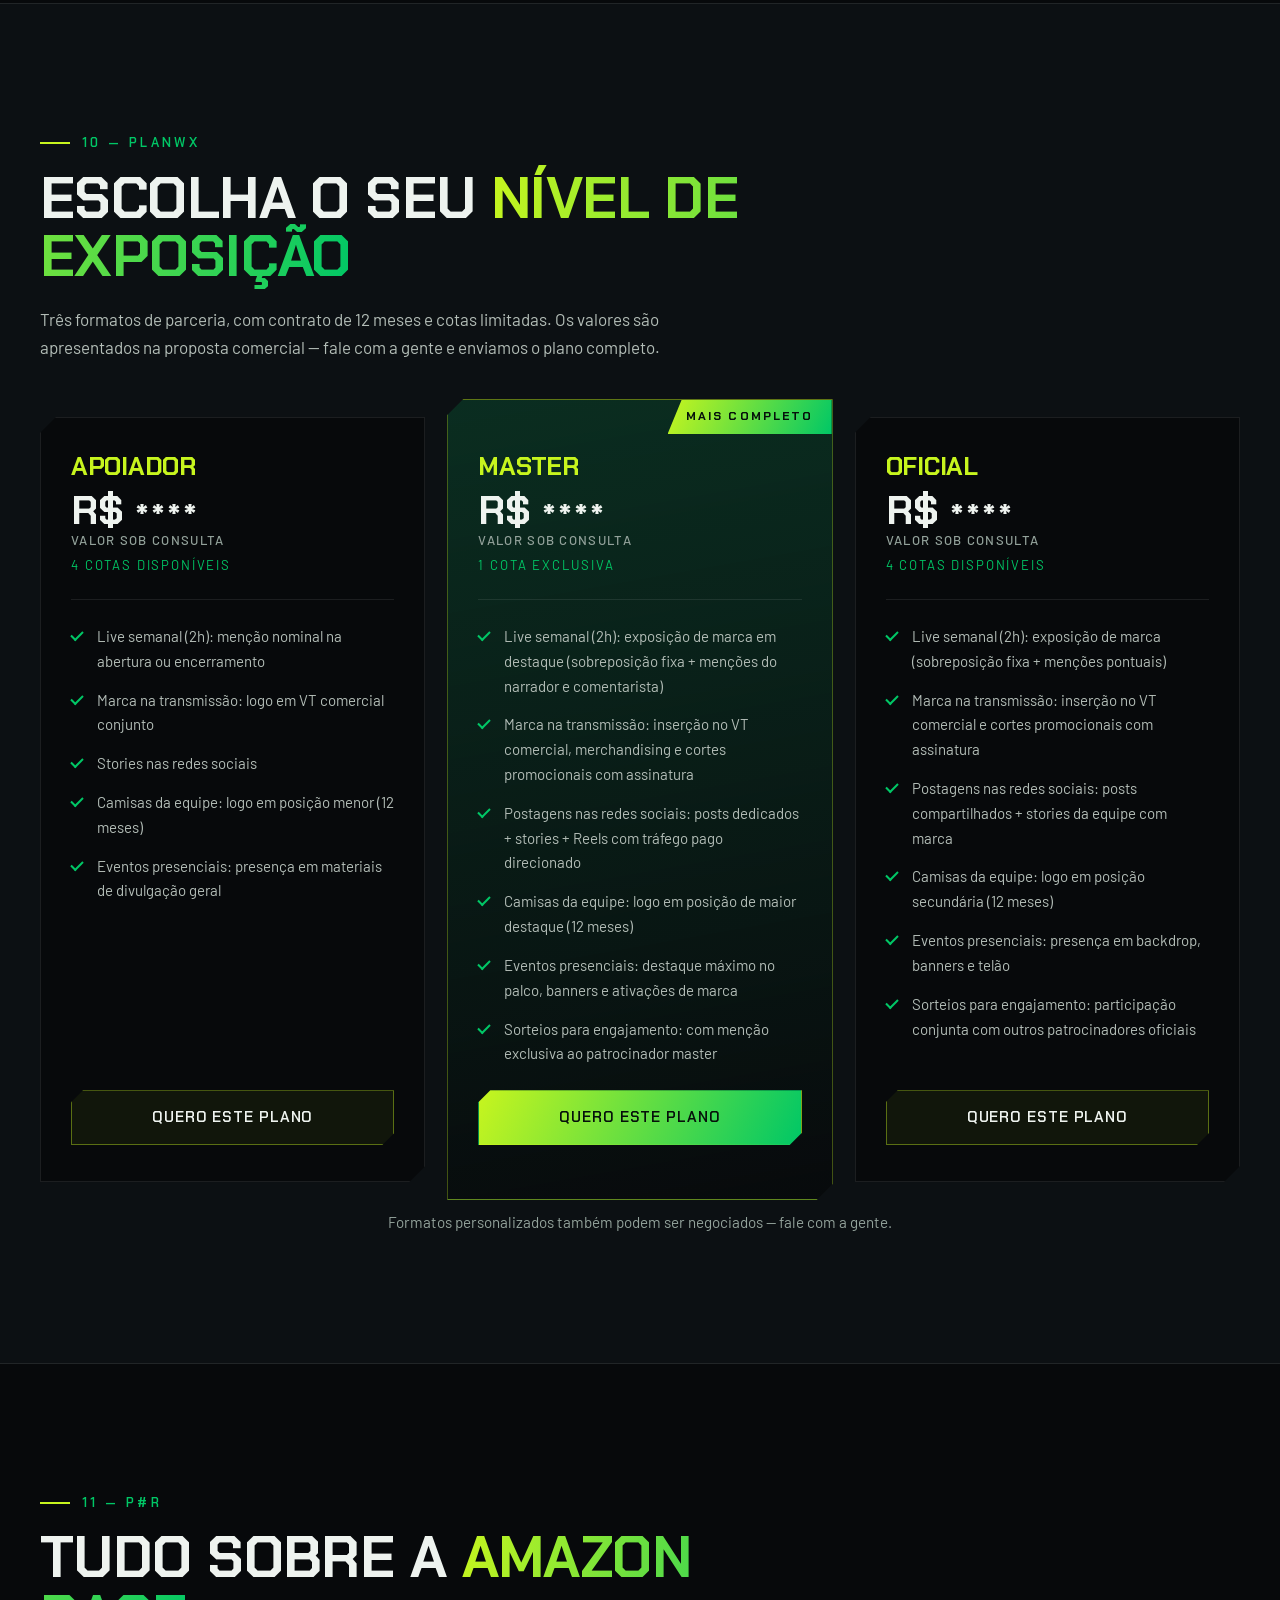
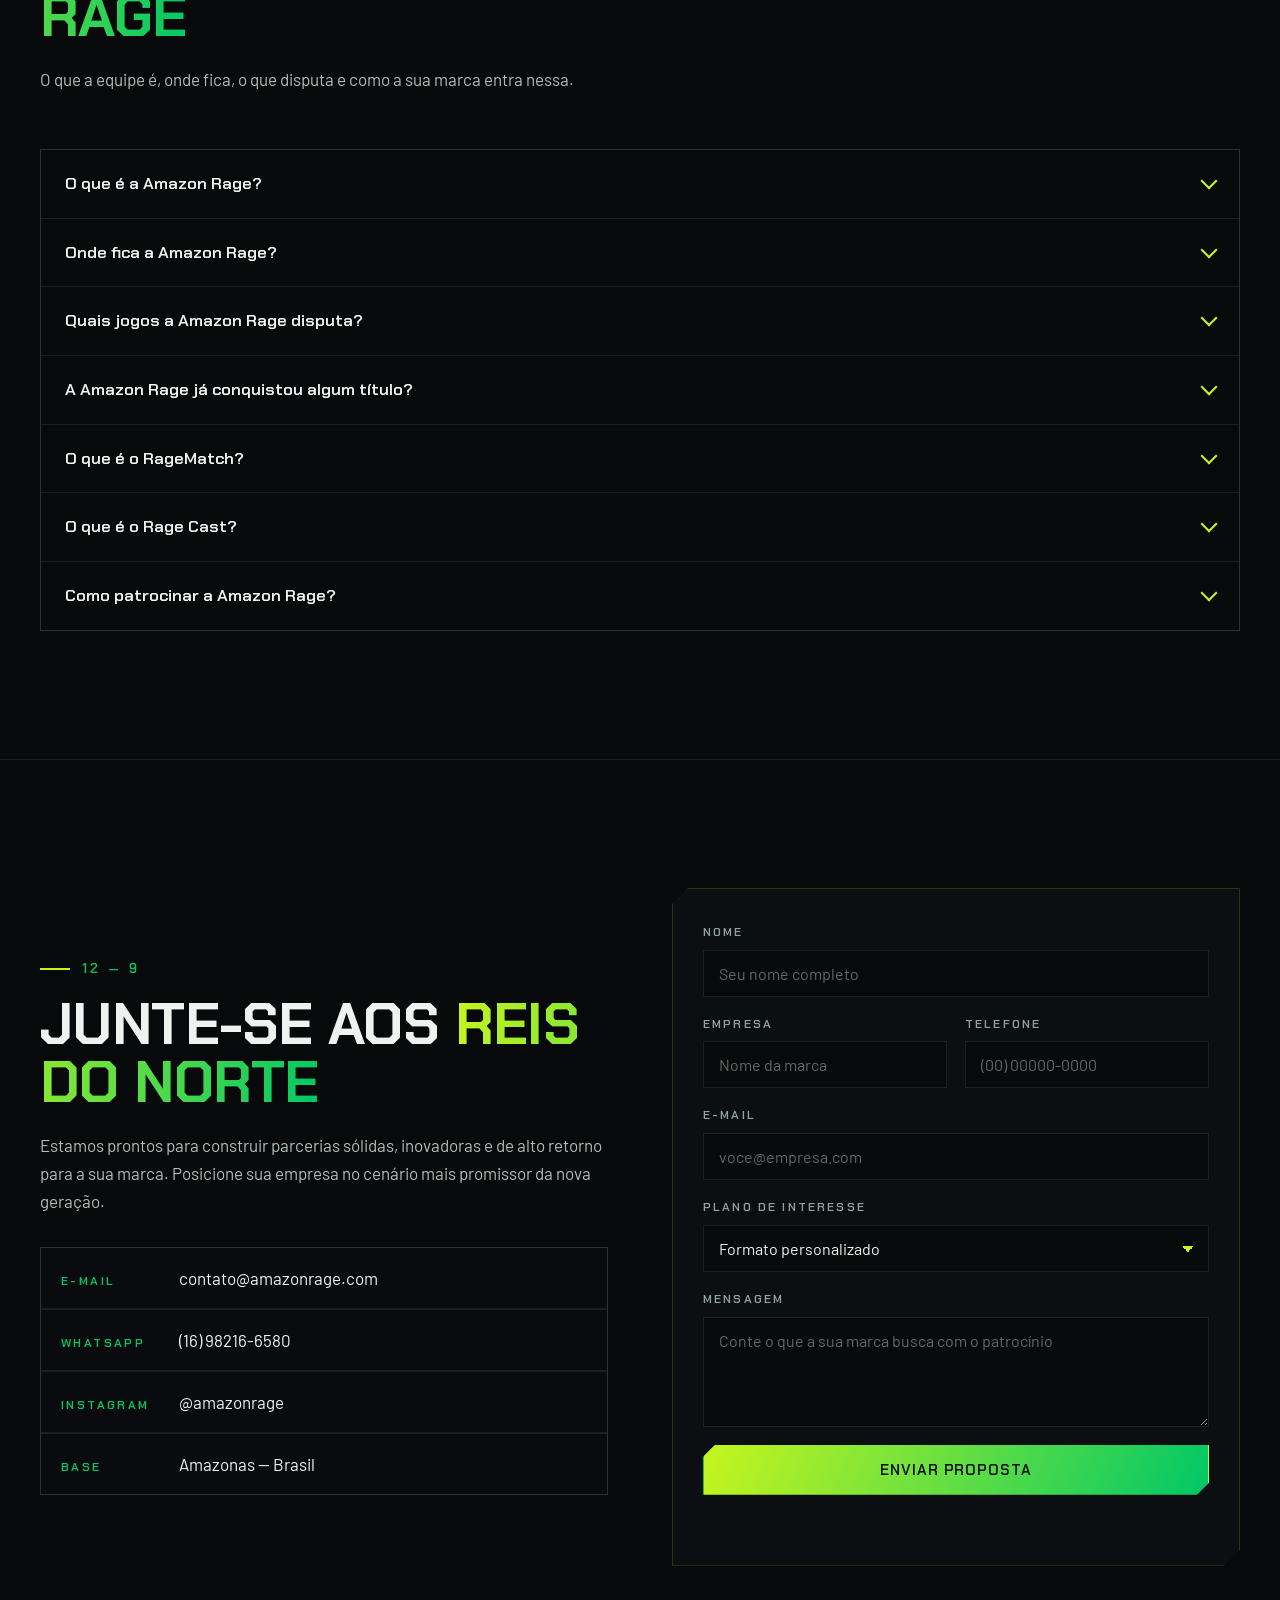
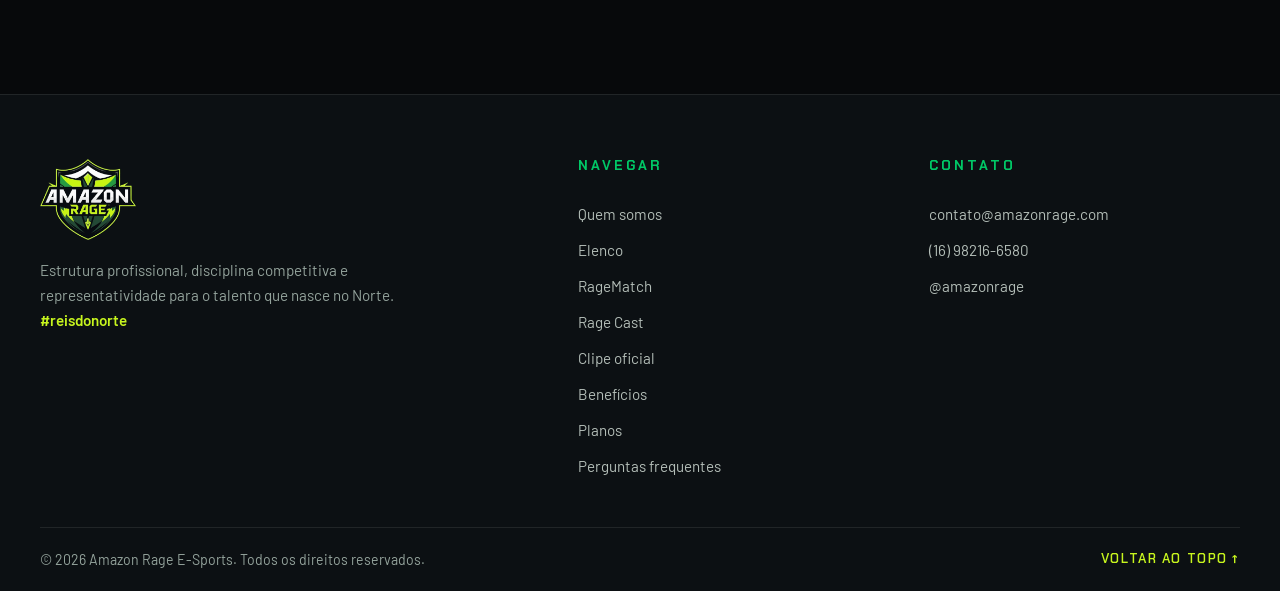
==== commit 768b7a89: "feat: seção do clipe oficial e trilha sonora com player flutuante Música - Nova seção entre o Rage C" ====
--- a/index.html
+++ b/index.html
@@ -228,6 +228,60 @@
 	<div class="scroll-progress" aria-hidden="true"><span id="scrollBar"></span></div>
 	<div class="scanlines" aria-hidden="true"></div>
 
+	<!-- Trilha sonora. Fica escondido até o áudio carregar: se o arquivo não
+	     existir, nada aparece. O nome exibido vem de data-titulo e o arquivo
+	     de data-fonte — trocar a música é mexer só nesta linha. -->
+	<aside class="trilha" id="player" hidden data-fonte="/assets/audio/tema-amazon-rage.mp3"
+		data-titulo="Tema oficial">
+		<button class="trilha-botao" id="playerToggle" type="button" aria-expanded="false"
+			aria-controls="playerPanel">
+			<span class="eq" aria-hidden="true"><i></i><i></i><i></i><i></i></span>
+			<span class="sr-only">Controles da trilha sonora</span>
+		</button>
+
+		<div class="trilha-painel" id="playerPanel">
+			<p class="trilha-faixa">
+				<span>Tocando agora</span>
+				<strong id="playerTitulo">Tema oficial</strong>
+			</p>
+
+			<div class="trilha-controles">
+				<button class="trilha-btn" id="playerPlay" type="button" aria-label="Tocar trilha">
+					<svg class="icone-play" viewBox="0 0 24 24" width="14" height="14" fill="currentColor"
+						aria-hidden="true">
+						<path d="M7 4.5v15l13-7.5z" />
+					</svg>
+					<svg class="icone-pausa" viewBox="0 0 24 24" width="14" height="14" fill="currentColor"
+						aria-hidden="true">
+						<path d="M7 4.5h4v15H7zM13 4.5h4v15h-4z" />
+					</svg>
+				</button>
+
+				<button class="trilha-btn" id="playerMudo" type="button" aria-label="Silenciar trilha">
+					<svg class="icone-som" viewBox="0 0 24 24" width="15" height="15" fill="none"
+						stroke="currentColor" stroke-width="2" stroke-linecap="round" stroke-linejoin="round"
+						aria-hidden="true">
+						<path d="M4 9v6h4l5 4V5L8 9z" />
+						<path d="M17 8.5a5 5 0 0 1 0 7" />
+					</svg>
+					<svg class="icone-mudo" viewBox="0 0 24 24" width="15" height="15" fill="none"
+						stroke="currentColor" stroke-width="2" stroke-linecap="round" stroke-linejoin="round"
+						aria-hidden="true">
+						<path d="M4 9v6h4l5 4V5L8 9z" />
+						<path d="m17 9.5 4 5M21 9.5l-4 5" />
+					</svg>
+				</button>
+
+				<input class="trilha-volume" id="playerVolume" type="range" min="0" max="100" value="35" step="1"
+					aria-label="Volume da trilha">
+			</div>
+
+			<p class="trilha-aviso" id="playerAviso">Clique para ouvir</p>
+		</div>
+
+		<audio id="playerAudio" loop preload="auto"></audio>
+	</aside>
+
 	<a class="skip-link" href="#conteudo">Pular para o conteúdo</a>
 
 	<header class="site-header" id="topo">
@@ -807,11 +861,53 @@
 			</div>
 		</div>
 
+		<!-- ============================ MÚSICA ============================ -->
+		<section class="section section-clip" id="clipe">
+			<div class="clip-bg" aria-hidden="true"></div>
+
+			<div class="wrap split">
+				<div class="split-copy reveal">
+					<p class="eyebrow">05 — Música</p>
+					<h2>O nosso som é <span class="hl">autoral</span></h2>
+					<p class="section-lead">
+						A Amazon Rage tem <strong>duas músicas próprias</strong> e um clipe oficial — feitos para a
+						torcida cantar nas transmissões, nos eventos e nos bastidores. É a trilha que toca aqui no
+						site enquanto você navega.
+					</p>
+
+					<ul class="feature-list">
+						<li>
+							<h3>Identidade que se ouve</h3>
+							<p>Antes de ser um time, a Amazon Rage é um movimento. A música carrega o
+								<strong>#reisdonorte</strong> para além da tela.
+							</p>
+						</li>
+						<li>
+							<h3>Presente em toda transmissão</h3>
+							<p>Abertura, intervalos e cortes promocionais usam o nosso som — e a marca do patrocinador
+								entra junto.</p>
+						</li>
+					</ul>
+				</div>
+
+				<div class="split-copy reveal">
+					<button class="clip-card" type="button" data-video="Cr1o-cuWmlc"
+						data-title="Clipe oficial da Amazon Rage">
+						<img src="https://i.ytimg.com/vi/Cr1o-cuWmlc/hqdefault.jpg" alt="" width="480" height="360"
+							loading="lazy">
+						<span class="ep-play" aria-hidden="true"></span>
+						<span class="ep-tag">Clipe oficial</span>
+						<span class="clip-caption">Assistir no YouTube</span>
+					</button>
+				</div>
+			</div>
+		</section>
+
 		<!-- ============================ IMPACTO ============================ -->
 		<section class="section section-alt" id="impacto">
 			<div class="wrap">
 				<header class="section-head reveal">
-					<p class="eyebrow">05 — Impacto do e-sports</p>
+					<p class="eyebrow">06 — Impacto do e-sports</p>
 					<h2>Um mercado que <span class="hl">não para de crescer</span></h2>
 				</header>
 
@@ -848,7 +944,7 @@
 		<section class="section" id="comunidade">
 			<div class="wrap split split-reverse">
 				<div class="split-copy reveal">
-					<p class="eyebrow">06 — Comunidade</p>
+					<p class="eyebrow">07 — Comunidade</p>
 					<h2>Engajada e <span class="hl">em expansão</span></h2>
 					<p class="section-lead">
 						Com mais de 15.400 seguidores ativos no Instagram e um público fiel em constante crescimento, a
@@ -897,7 +993,7 @@
 		<section class="section section-alt" id="midia">
 			<div class="wrap">
 				<header class="section-head reveal">
-					<p class="eyebrow">07 — Parceiro de mídia</p>
+					<p class="eyebrow">08 — Parceiro de mídia</p>
 					<h2>Conexão <span class="hl">Amazonas</span></h2>
 					<p class="section-lead">
 						Fundado em 2012, o portal Conexão Amazonas apresenta notícias de fonte segura diariamente, em
@@ -927,7 +1023,7 @@
 		<section class="section" id="beneficios">
 			<div class="wrap">
 				<header class="section-head reveal">
-					<p class="eyebrow">08 — Benefícios do patrocinador</p>
+					<p class="eyebrow">09 — Benefícios do patrocinador</p>
 					<h2>O que a sua marca <span class="hl">ganha</span></h2>
 					<p class="section-lead">
 						Com o patrocínio da Amazon Rage, sua marca alcança o público jovem, conectado e apaixonado por
@@ -986,7 +1082,7 @@
 		<section class="section section-alt" id="patrocinio">
 			<div class="wrap">
 				<header class="section-head reveal">
-					<p class="eyebrow">09 — Planos de patrocínio</p>
+					<p class="eyebrow">10 — Planos de patrocínio</p>
 					<h2>Escolha o seu <span class="hl">nível de exposição</span></h2>
 					<p class="section-lead">
 						Três formatos de parceria, com contrato de 12 meses e cotas limitadas. Os valores são
@@ -1063,7 +1159,7 @@
 		<section class="section" id="faq">
 			<div class="wrap">
 				<header class="section-head reveal">
-					<p class="eyebrow">10 — Perguntas frequentes</p>
+					<p class="eyebrow">11 — Perguntas frequentes</p>
 					<h2>Tudo sobre a <span class="hl">Amazon Rage</span></h2>
 					<p class="section-lead">
 						O que a equipe é, onde fica, o que disputa e como a sua marca entra nessa.
@@ -1128,7 +1224,7 @@
 			<div class="contact-bg" aria-hidden="true"></div>
 			<div class="wrap split">
 				<div class="split-copy reveal">
-					<p class="eyebrow">11 — Contato</p>
+					<p class="eyebrow">12 — Contato</p>
 					<h2>Junte-se aos <span class="hl">Reis do Norte</span></h2>
 					<p class="section-lead">
 						Estamos prontos para construir parcerias sólidas, inovadoras e de alto retorno para a sua marca.
@@ -1228,6 +1324,7 @@
 				<a href="#elenco">Elenco</a>
 				<a href="#ragematch">RageMatch</a>
 				<a href="#ragecast">Rage Cast</a>
+				<a href="#clipe">Clipe oficial</a>
 				<a href="#beneficios">Benefícios</a>
 				<a href="#patrocinio">Planos</a>
 				<a href="#faq">Perguntas frequentes</a>
--- a/assets/css/style.css
+++ b/assets/css/style.css
@@ -1940,6 +1940,310 @@
 	text-align: center;
 	color: var(--muted);
 	font-size: .95rem;
+}
+
+/* ---------------------------------------------- clipe oficial */
+
+.section-clip {
+	position: relative;
+	isolation: isolate;
+	border-block: 1px solid var(--line-soft);
+}
+
+.clip-bg {
+	position: absolute;
+	inset: 0;
+	z-index: -1;
+	background:
+		radial-gradient(70% 80% at 15% 100%, rgba(199, 245, 30, .12), transparent 60%),
+		radial-gradient(60% 70% at 90% 10%, rgba(0, 199, 102, .16), transparent 65%),
+		var(--ink-2);
+}
+
+.clip-card {
+	position: relative;
+	display: block;
+	width: 100%;
+	aspect-ratio: 16 / 9;
+	padding: 0;
+	overflow: hidden;
+	background: var(--ink-3);
+	border: 1px solid var(--line);
+	cursor: pointer;
+	clip-path: polygon(0 0, calc(100% - 26px) 0, 100% 26px, 100% 100%, 26px 100%, 0 calc(100% - 26px));
+	transition: transform .3s, border-color .3s;
+}
+
+.clip-card img {
+	width: 100%;
+	height: 100%;
+	object-fit: cover;
+	filter: brightness(.7) saturate(.95);
+	transition: transform .5s, filter .35s;
+}
+
+.clip-card::after {
+	content: "";
+	position: absolute;
+	inset: 0;
+	background: linear-gradient(180deg, transparent 40%, rgba(7, 9, 11, .9) 92%);
+}
+
+.clip-card:hover,
+.clip-card:focus-visible {
+	transform: translateY(-6px);
+	border-color: var(--lime);
+}
+
+.clip-card:hover img,
+.clip-card:focus-visible img {
+	transform: scale(1.05);
+	filter: brightness(.85) saturate(1);
+}
+
+.clip-card .ep-play {
+	width: 74px;
+	height: 74px;
+}
+
+.clip-card .ep-play::before {
+	border-left-width: 20px;
+	border-block-width: 12px;
+}
+
+.clip-caption {
+	position: absolute;
+	left: 22px;
+	bottom: 18px;
+	z-index: 2;
+	font-family: var(--font-head);
+	font-size: .95rem;
+	font-weight: 600;
+	letter-spacing: .12em;
+	text-transform: uppercase;
+	color: var(--white);
+	text-shadow: 0 2px 12px rgba(0, 0, 0, .9);
+}
+
+/* ---------------------------------------------- trilha sonora */
+
+.trilha {
+	position: fixed;
+	left: 0;
+	bottom: 24px;
+	z-index: 300;
+	display: flex;
+	align-items: stretch;
+	background: rgba(9, 12, 14, .94);
+	backdrop-filter: blur(10px);
+	border: 1px solid var(--line);
+	border-left: 0;
+	box-shadow: 0 16px 40px rgba(0, 0, 0, .5);
+	clip-path: polygon(0 0, calc(100% - 14px) 0, 100% 14px, 100% 100%, 0 100%);
+}
+
+.trilha[hidden] {
+	display: none;
+}
+
+.trilha-botao {
+	display: grid;
+	place-items: center;
+	width: 52px;
+	padding: 0;
+	background: none;
+	border: 0;
+	border-right: 1px solid var(--line-soft);
+	color: var(--lime);
+	cursor: pointer;
+	transition: background .25s;
+}
+
+.trilha-botao:hover {
+	background: rgba(199, 245, 30, .1);
+}
+
+/* equalizador: as barras só dançam quando a trilha está tocando */
+.eq {
+	display: flex;
+	align-items: flex-end;
+	gap: 3px;
+	height: 20px;
+}
+
+.eq i {
+	width: 3px;
+	height: 30%;
+	background: currentColor;
+	transition: height .2s;
+}
+
+.trilha.is-playing .eq i {
+	animation: eq-bounce .9s ease-in-out infinite;
+}
+
+.trilha.is-playing .eq i:nth-child(2) {
+	animation-delay: .15s;
+}
+
+.trilha.is-playing .eq i:nth-child(3) {
+	animation-delay: .3s;
+}
+
+.trilha.is-playing .eq i:nth-child(4) {
+	animation-delay: .45s;
+}
+
+@keyframes eq-bounce {
+
+	0%,
+	100% {
+		height: 25%;
+	}
+
+	50% {
+		height: 100%;
+	}
+}
+
+.trilha-painel {
+	display: grid;
+	gap: 10px;
+	width: 0;
+	padding: 0;
+	overflow: hidden;
+	transition: width .3s ease, padding .3s ease;
+}
+
+.trilha.is-open .trilha-painel {
+	width: min(70vw, 232px);
+	padding: 14px 18px;
+}
+
+.trilha-faixa {
+	display: grid;
+	line-height: 1.25;
+}
+
+.trilha-faixa span {
+	font-family: var(--font-head);
+	font-size: 10px;
+	letter-spacing: .2em;
+	text-transform: uppercase;
+	color: var(--green);
+}
+
+.trilha-faixa strong {
+	font-family: var(--font-head);
+	font-size: .96rem;
+	text-transform: uppercase;
+	color: var(--white);
+	white-space: nowrap;
+	overflow: hidden;
+	text-overflow: ellipsis;
+}
+
+.trilha-controles {
+	display: flex;
+	align-items: center;
+	gap: 10px;
+}
+
+.trilha-btn {
+	display: grid;
+	place-items: center;
+	width: 32px;
+	height: 32px;
+	flex-shrink: 0;
+	padding: 0;
+	background: rgba(199, 245, 30, .08);
+	border: 1px solid var(--line);
+	color: var(--white);
+	cursor: pointer;
+	transition: color .2s, background .2s, border-color .2s;
+}
+
+.trilha-btn:hover {
+	color: #06110b;
+	background: var(--lime);
+	border-color: var(--lime);
+}
+
+.trilha-btn .icone-pausa,
+.trilha.is-playing .trilha-btn .icone-play {
+	display: none;
+}
+
+.trilha.is-playing .trilha-btn .icone-pausa {
+	display: block;
+}
+
+.trilha-btn .icone-mudo,
+.trilha.is-muted .trilha-btn .icone-som {
+	display: none;
+}
+
+.trilha.is-muted .trilha-btn .icone-mudo {
+	display: block;
+}
+
+.trilha-volume {
+	flex: 1;
+	min-width: 0;
+	height: 4px;
+	appearance: none;
+	background: rgba(238, 243, 239, .16);
+	cursor: pointer;
+}
+
+.trilha-volume::-webkit-slider-thumb {
+	appearance: none;
+	width: 13px;
+	height: 13px;
+	background: var(--lime);
+	border: 0;
+	cursor: pointer;
+}
+
+.trilha-volume::-moz-range-thumb {
+	width: 13px;
+	height: 13px;
+	background: var(--lime);
+	border: 0;
+	cursor: pointer;
+}
+
+.trilha-aviso {
+	font-size: .7rem;
+	letter-spacing: .1em;
+	text-transform: uppercase;
+	color: var(--muted);
+}
+
+.trilha.is-waiting .trilha-aviso {
+	color: var(--lime);
+}
+
+/* tocando, o nome já aparece acima: o aviso só serve quando está parada */
+.trilha.is-playing .trilha-aviso {
+	display: none;
+}
+
+@media (max-width: 560px) {
+	.trilha {
+		bottom: 14px;
+	}
+
+	.trilha-botao {
+		width: 46px;
+	}
+}
+
+@media (prefers-reduced-motion: reduce) {
+	.trilha.is-playing .eq i {
+		animation: none;
+		height: 60%;
+	}
 }
 
 /* ---------------------------------------------- perguntas frequentes */
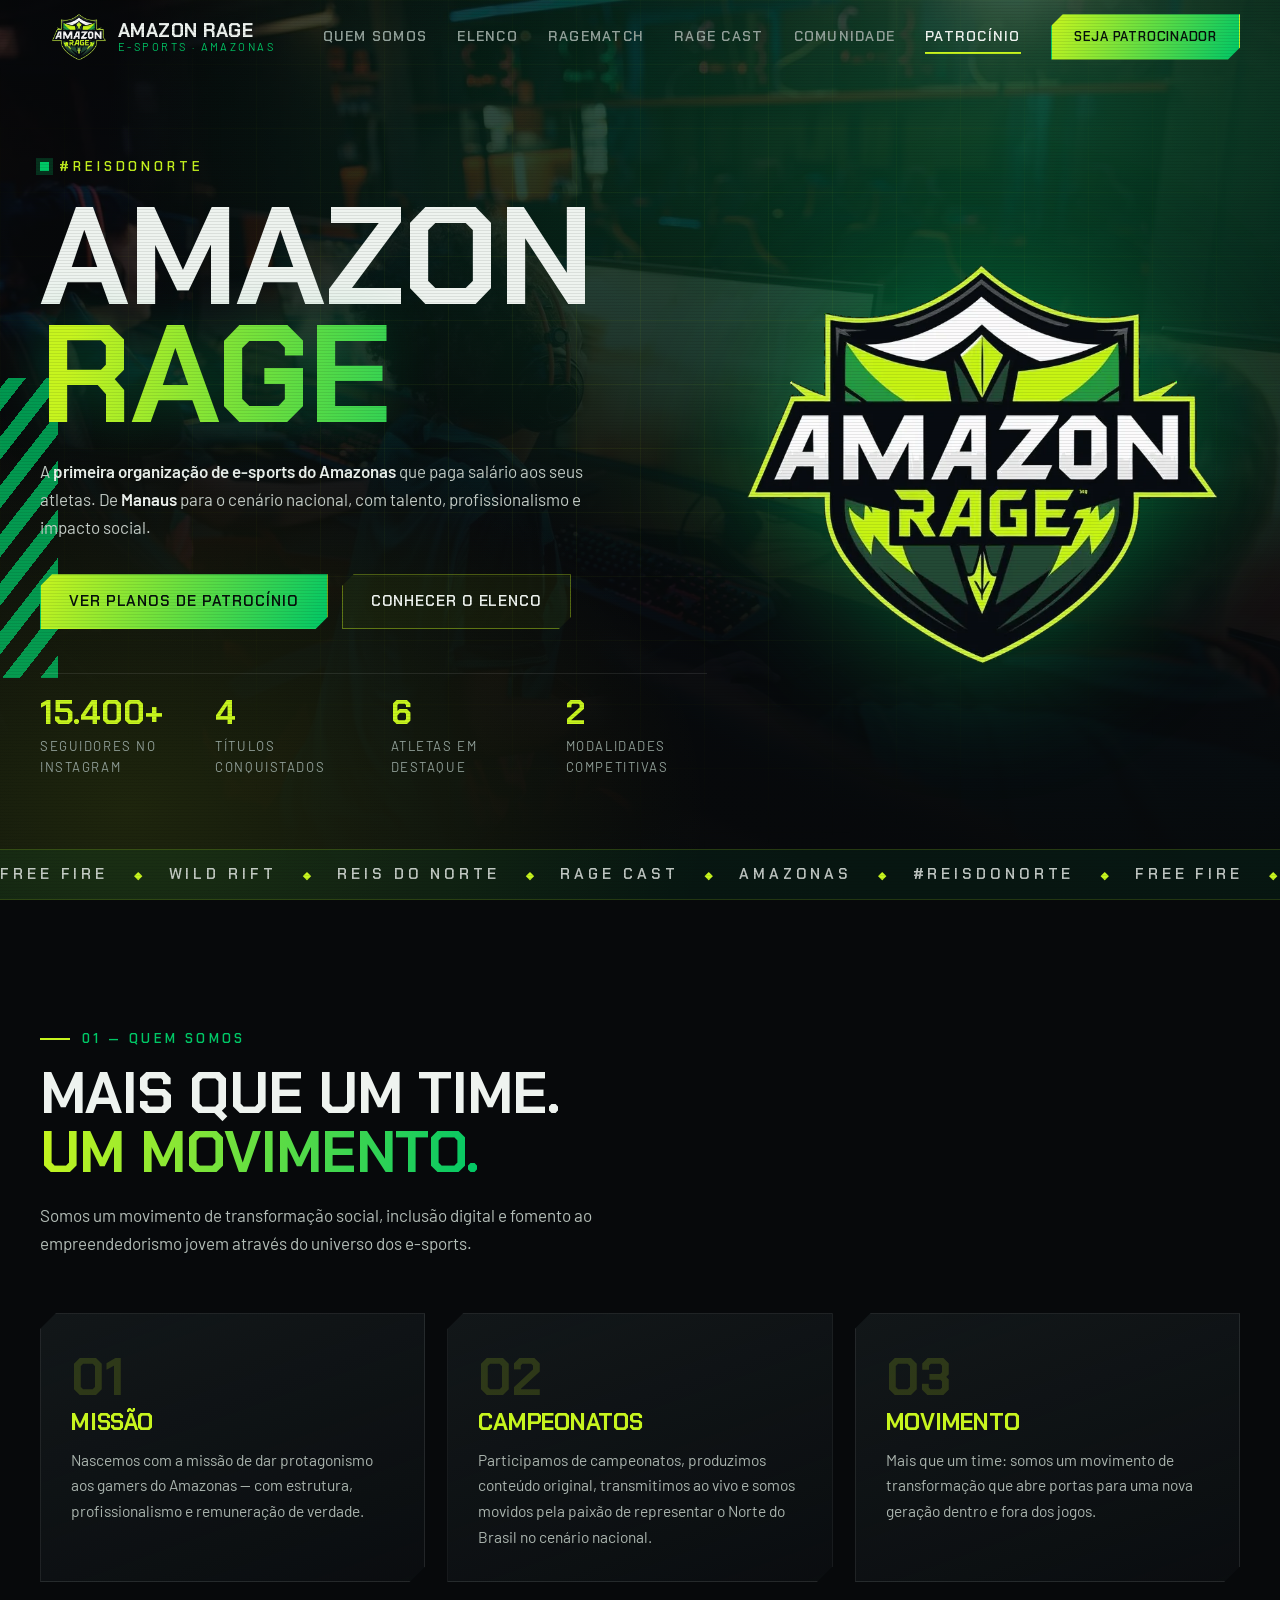
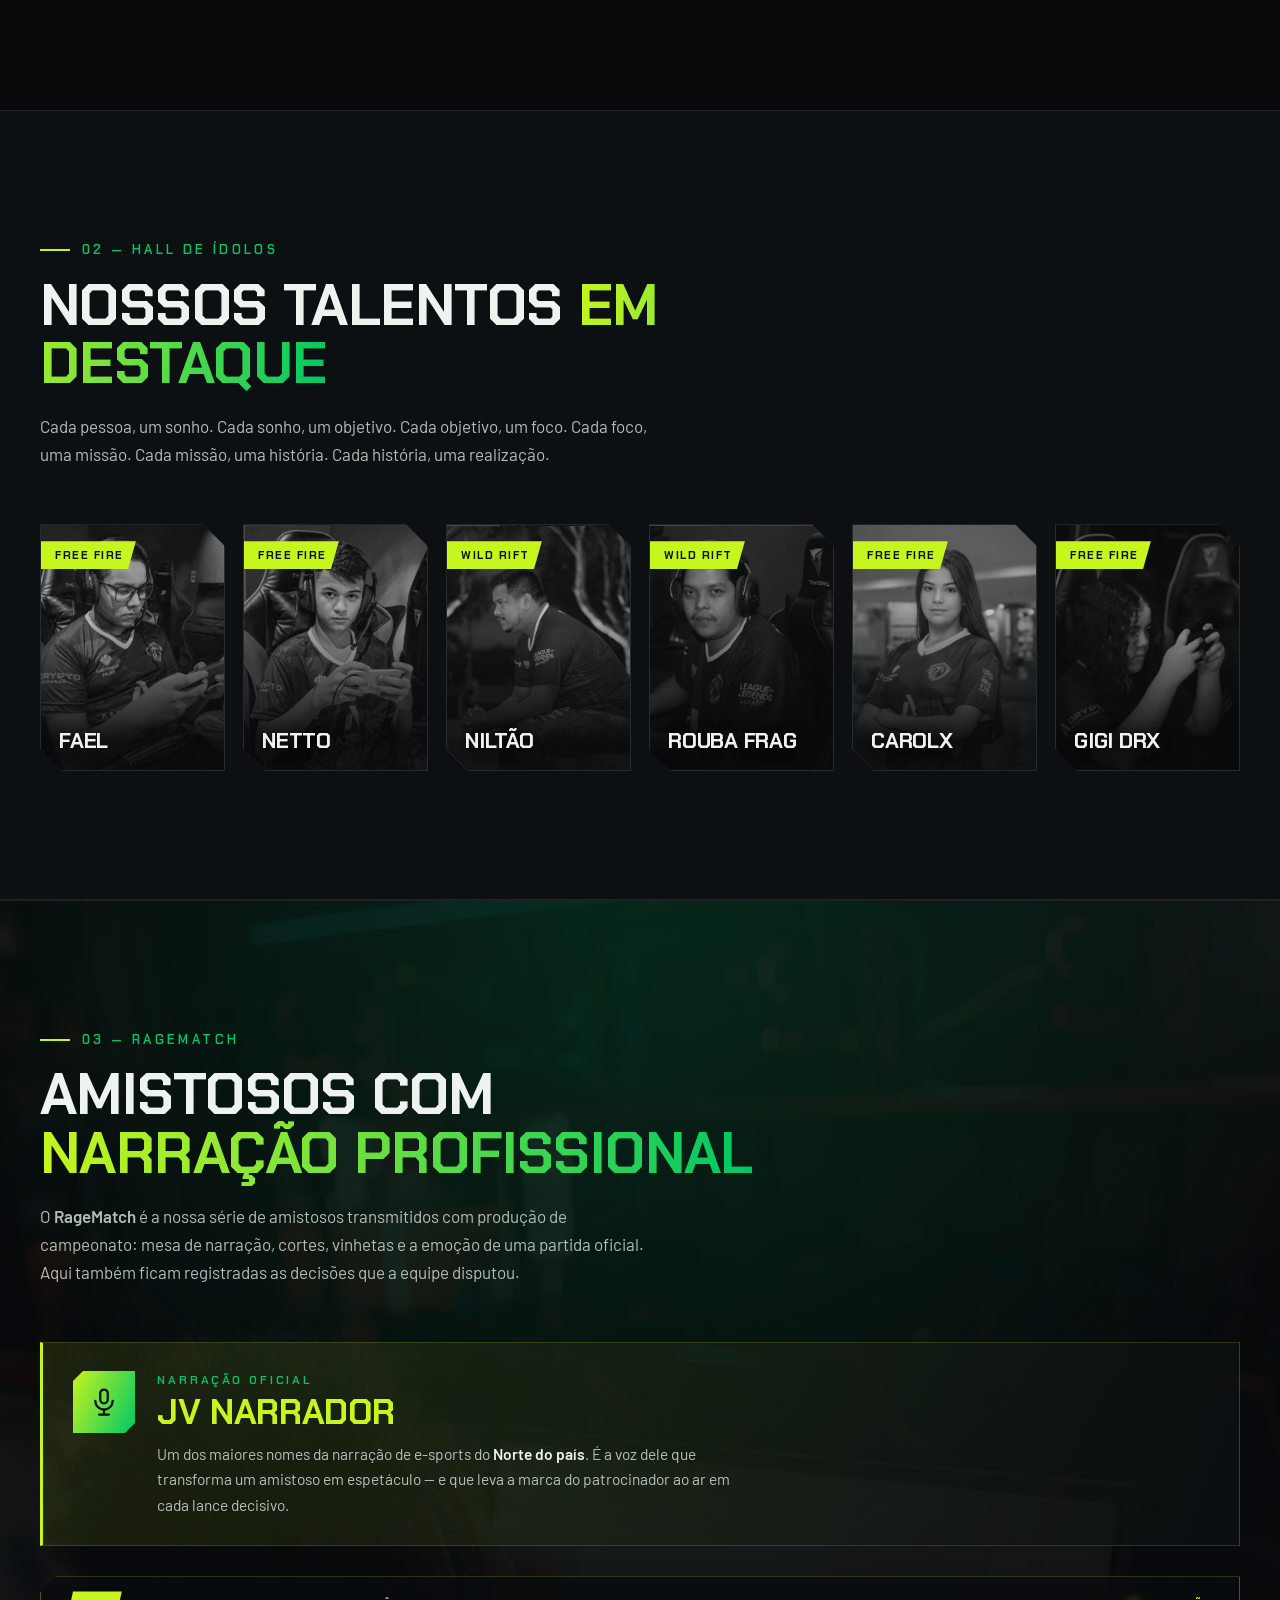
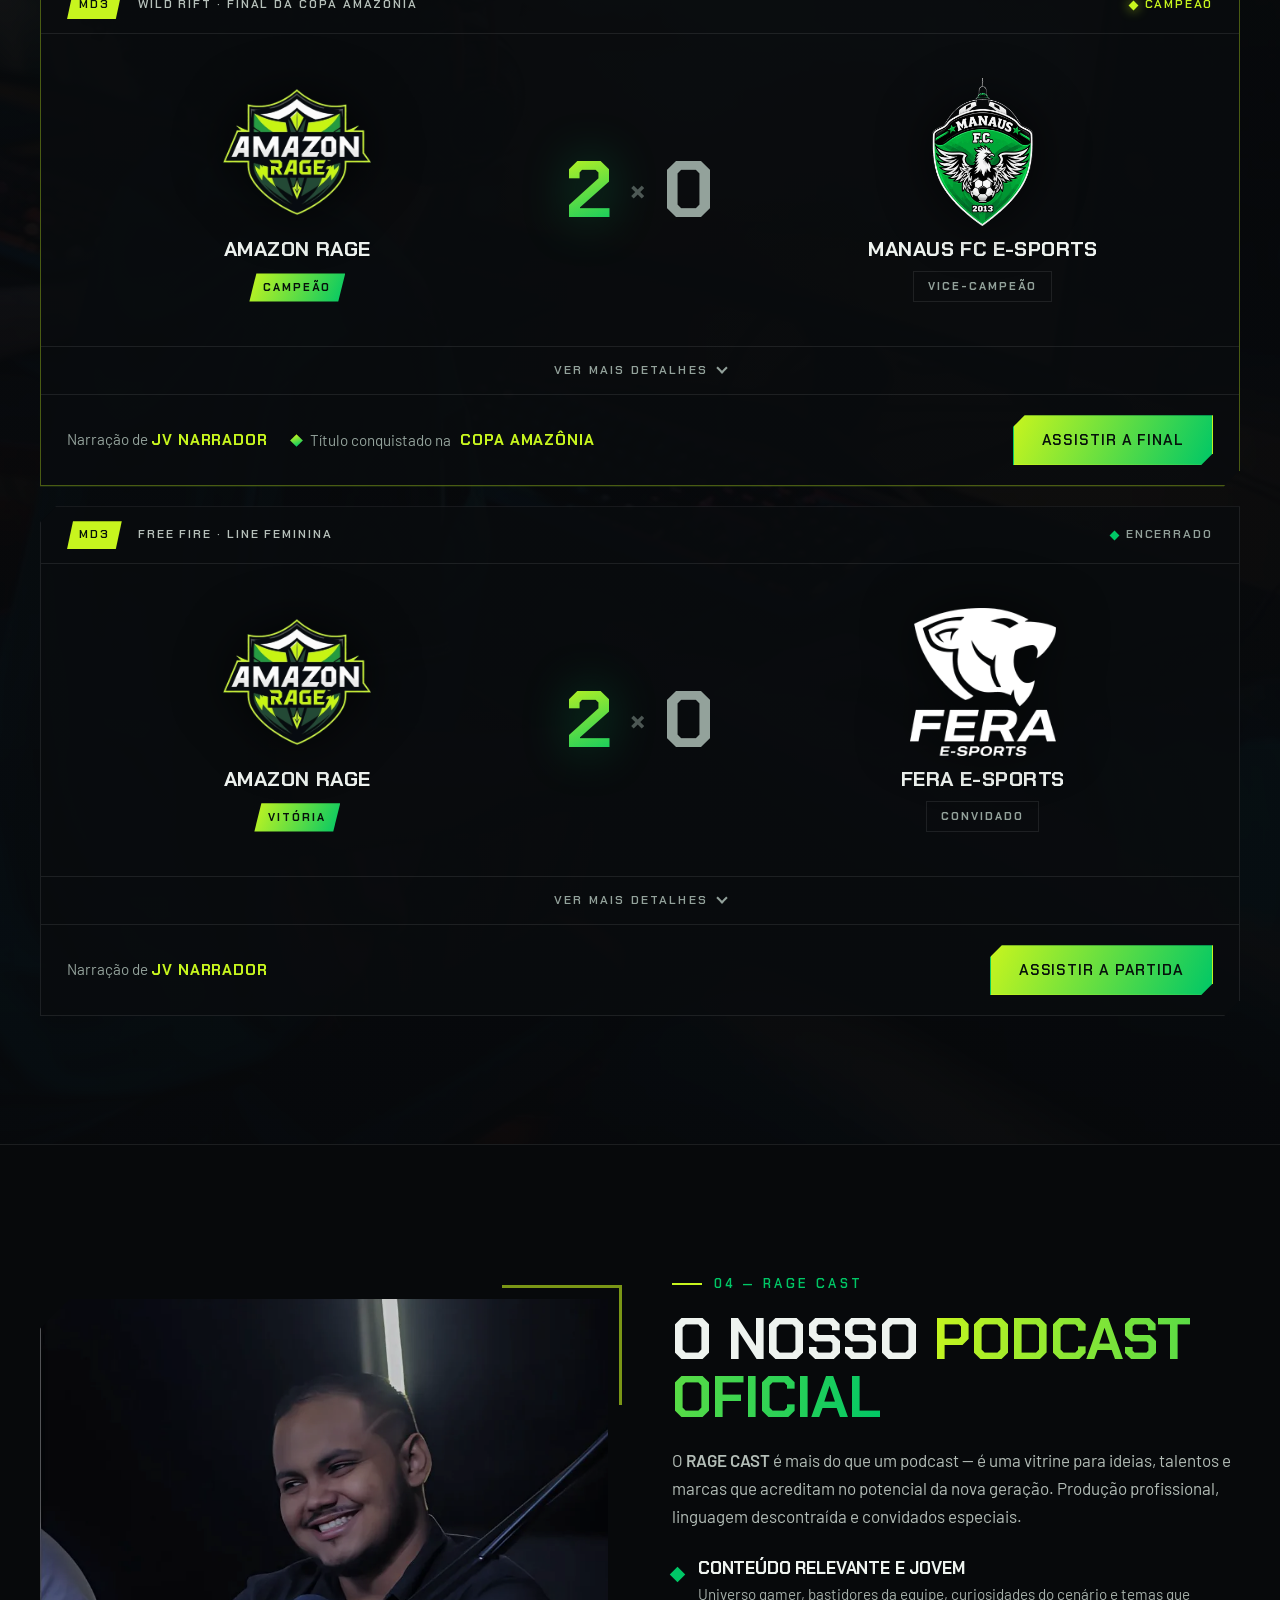
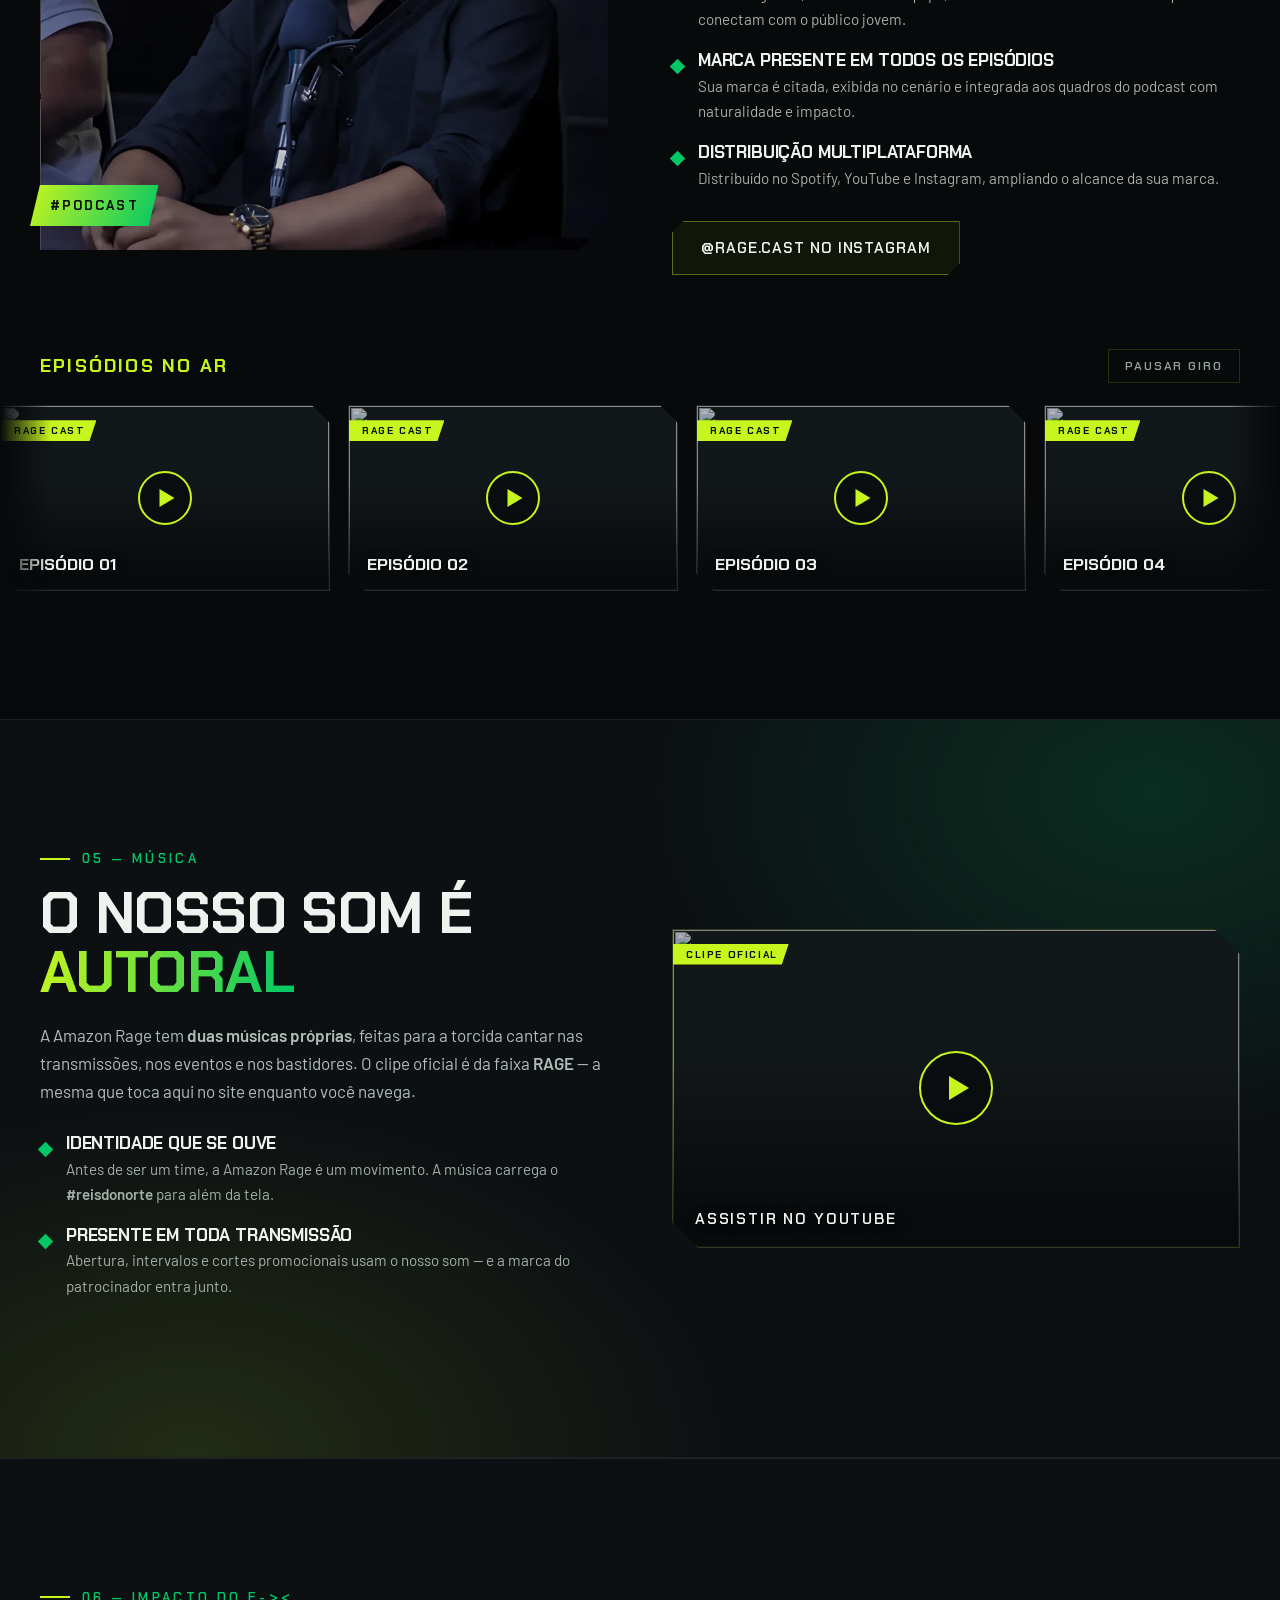
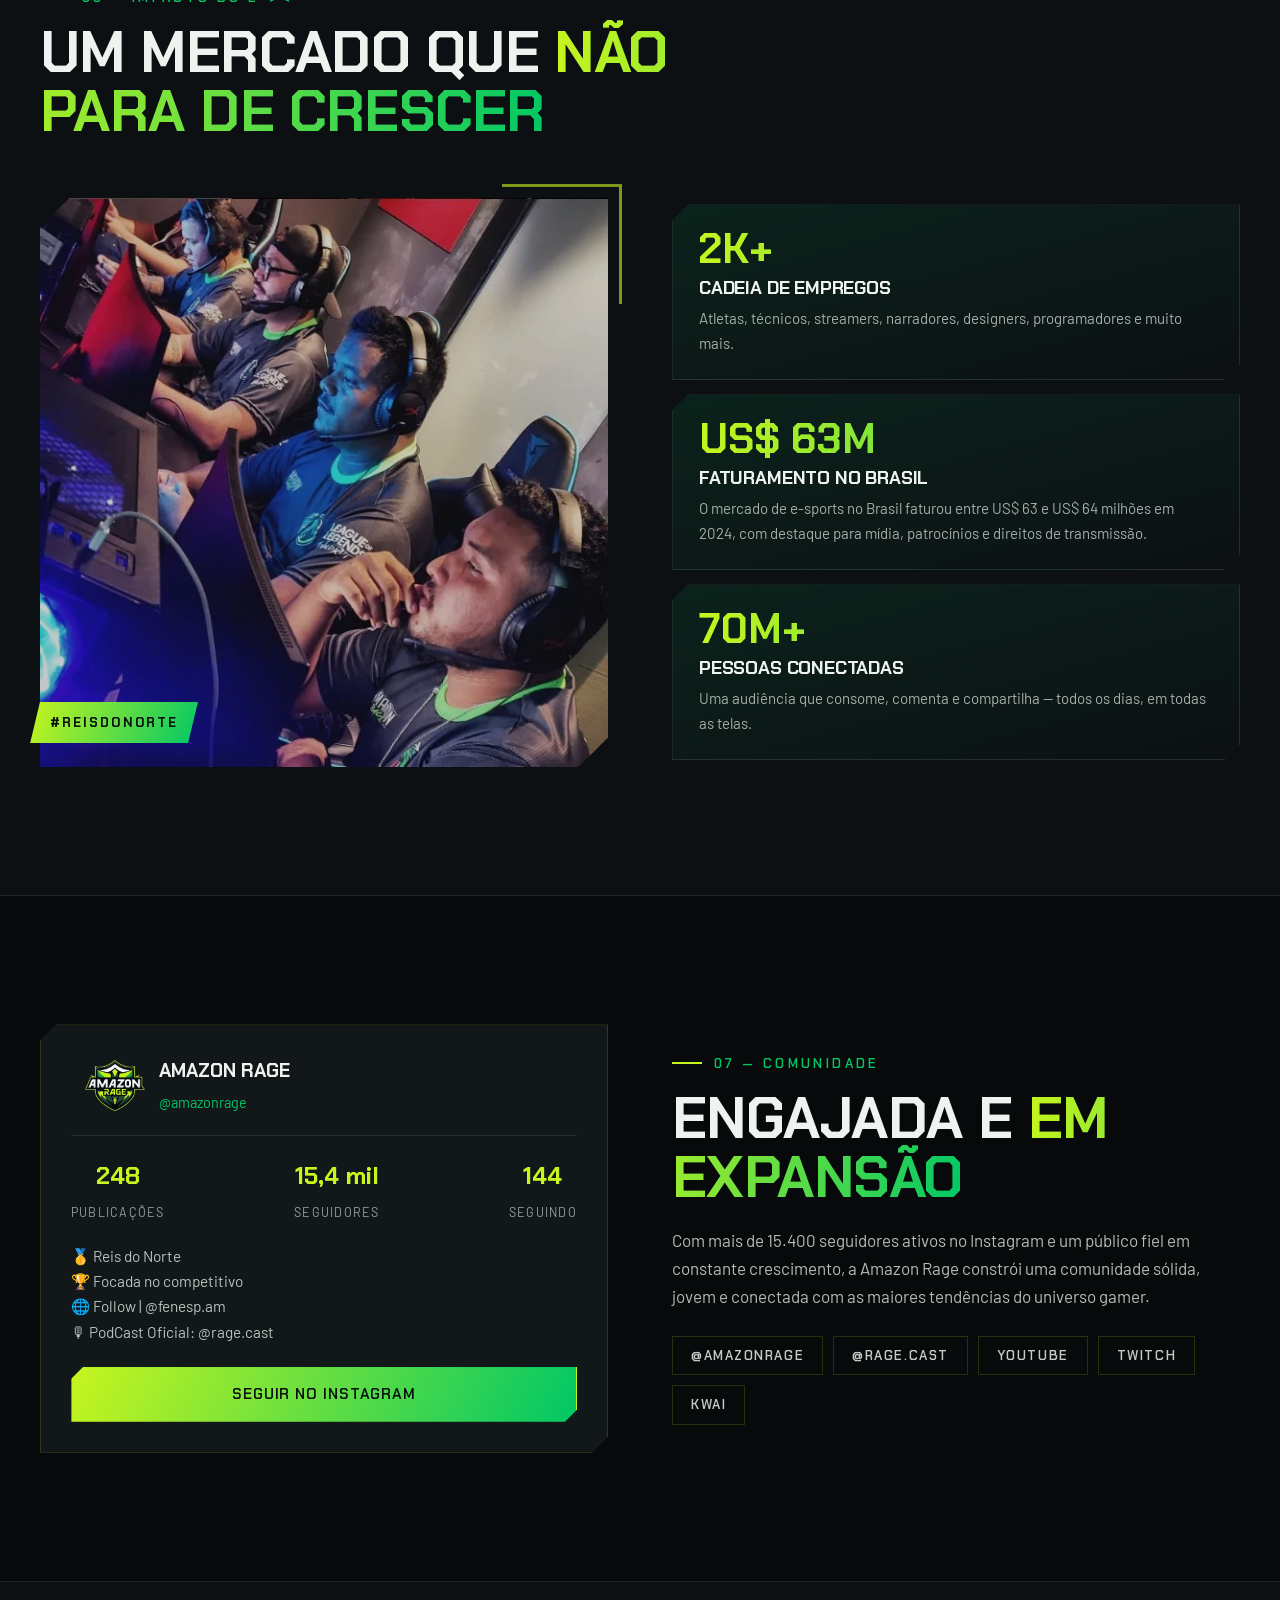
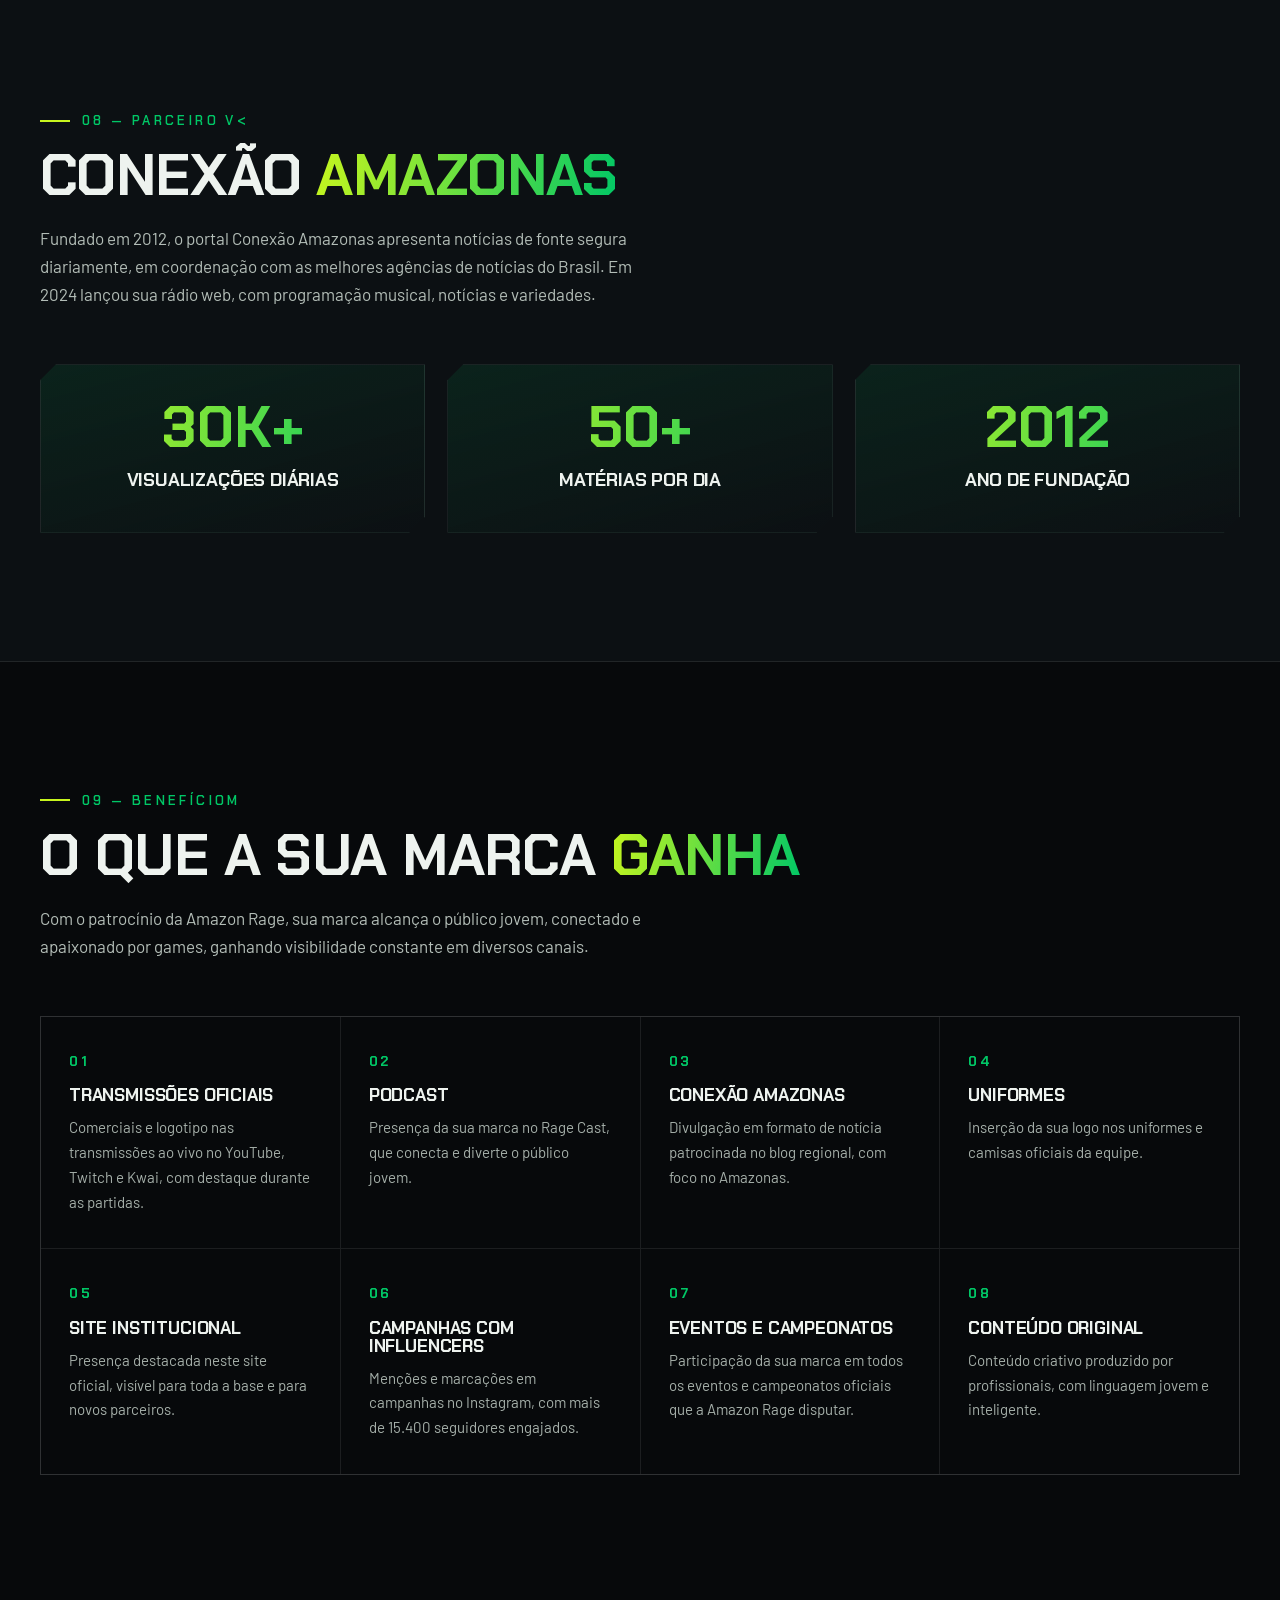
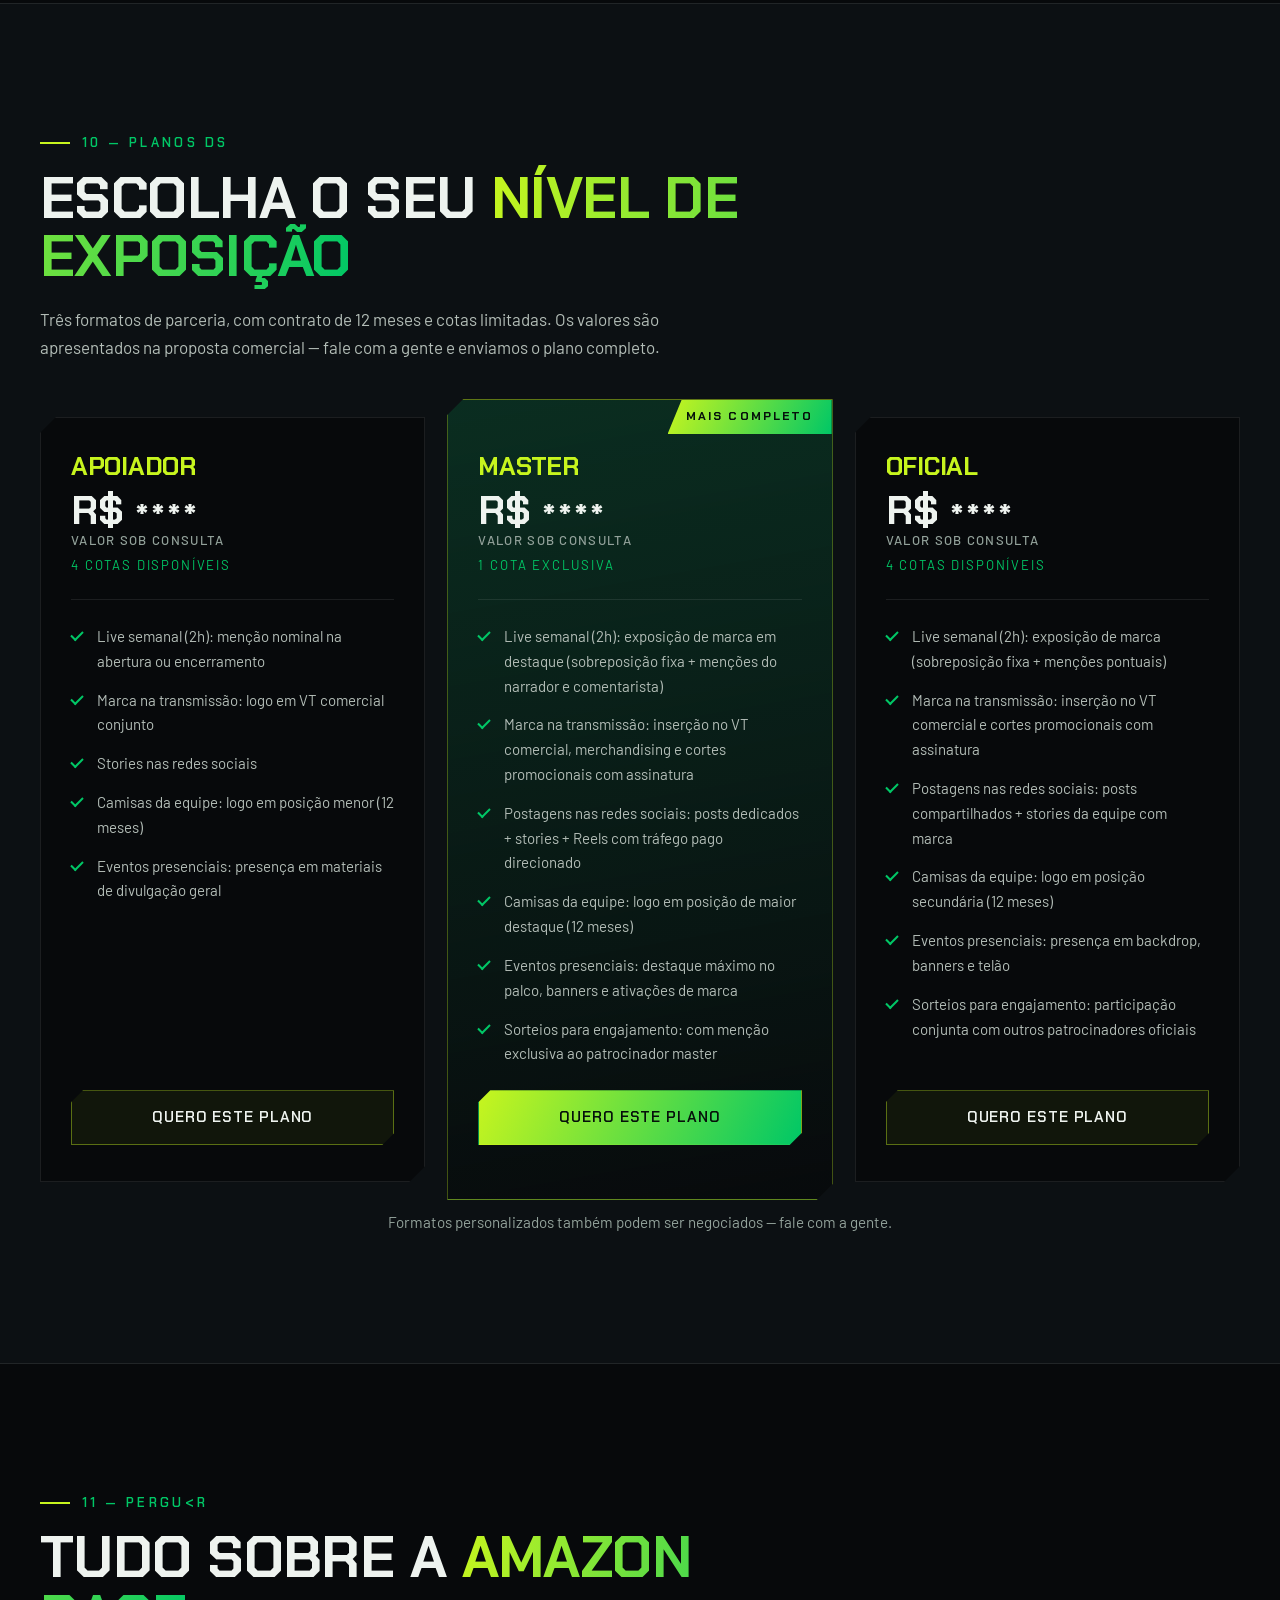
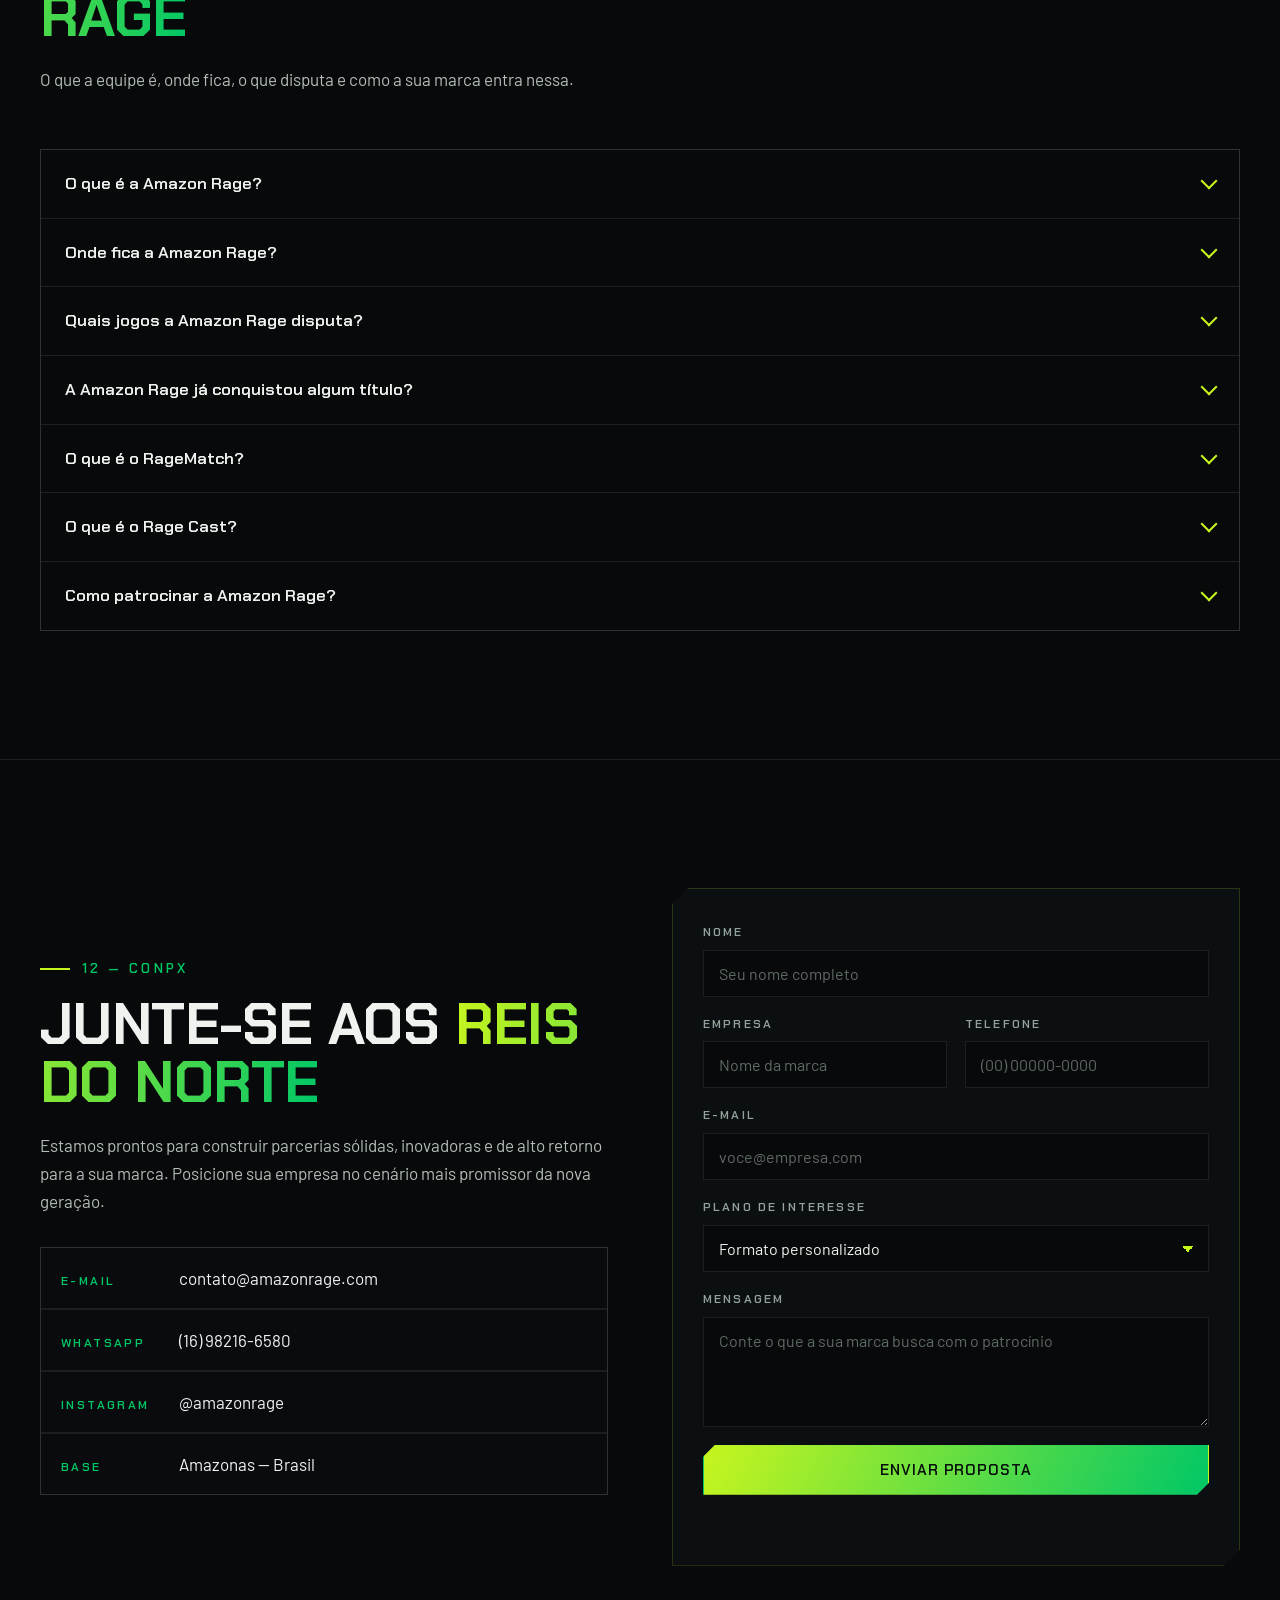
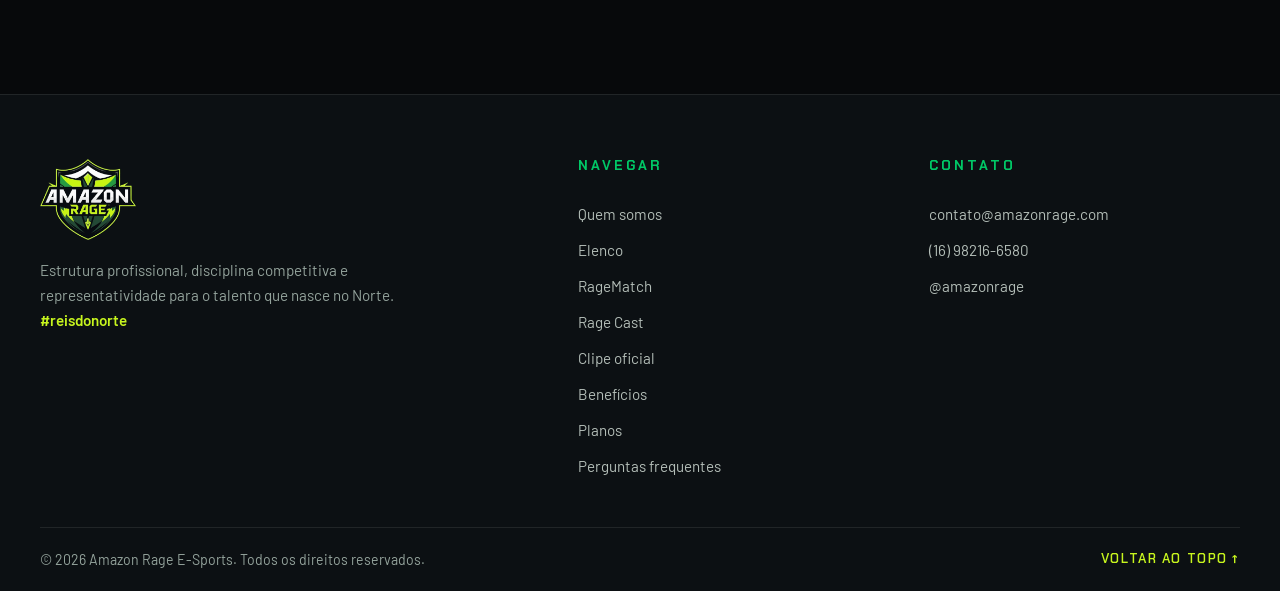
==== commit 4b2cc178: "ajuste: a faixa da trilha passa a se chamar RAGE - O player exibe RAGE e busca /assets/audio/rage.mp" ====
--- a/index.html
+++ b/index.html
@@ -136,6 +136,14 @@
 				"primaryImageOfPage": "https://amazonrage.netlify.app/assets/img/og-cover.jpg"
 			},
 			{
+				"@type": "MusicRecording",
+				"@id": "https://amazonrage.netlify.app/#musica-rage",
+				"name": "RAGE",
+				"description": "Faixa autoral da Amazon Rage, tema oficial da equipe e do clipe.",
+				"inLanguage": "pt-BR",
+				"byArtist": { "@id": "https://amazonrage.netlify.app/#organizacao" }
+			},
+			{
 				"@type": "PodcastSeries",
 				"@id": "https://amazonrage.netlify.app/#ragecast",
 				"name": "Rage Cast",
@@ -231,8 +239,8 @@
 	<!-- Trilha sonora. Fica escondido até o áudio carregar: se o arquivo não
 	     existir, nada aparece. O nome exibido vem de data-titulo e o arquivo
 	     de data-fonte — trocar a música é mexer só nesta linha. -->
-	<aside class="trilha" id="player" hidden data-fonte="/assets/audio/tema-amazon-rage.mp3"
-		data-titulo="Tema oficial">
+	<aside class="trilha" id="player" hidden data-fonte="/assets/audio/rage.mp3"
+		data-titulo="RAGE">
 		<button class="trilha-botao" id="playerToggle" type="button" aria-expanded="false"
 			aria-controls="playerPanel">
 			<span class="eq" aria-hidden="true"><i></i><i></i><i></i><i></i></span>
@@ -242,7 +250,7 @@
 		<div class="trilha-painel" id="playerPanel">
 			<p class="trilha-faixa">
 				<span>Tocando agora</span>
-				<strong id="playerTitulo">Tema oficial</strong>
+				<strong id="playerTitulo">RAGE</strong>
 			</p>
 
 			<div class="trilha-controles">
@@ -870,9 +878,9 @@
 					<p class="eyebrow">05 — Música</p>
 					<h2>O nosso som é <span class="hl">autoral</span></h2>
 					<p class="section-lead">
-						A Amazon Rage tem <strong>duas músicas próprias</strong> e um clipe oficial — feitos para a
-						torcida cantar nas transmissões, nos eventos e nos bastidores. É a trilha que toca aqui no
-						site enquanto você navega.
+						A Amazon Rage tem <strong>duas músicas próprias</strong>, feitas para a torcida cantar nas
+						transmissões, nos eventos e nos bastidores. O clipe oficial é da faixa <strong>RAGE</strong> —
+						a mesma que toca aqui no site enquanto você navega.
 					</p>
 
 					<ul class="feature-list">
@@ -892,7 +900,7 @@
 
 				<div class="split-copy reveal">
 					<button class="clip-card" type="button" data-video="Cr1o-cuWmlc"
-						data-title="Clipe oficial da Amazon Rage">
+						data-title="RAGE — clipe oficial da Amazon Rage">
 						<img src="https://i.ytimg.com/vi/Cr1o-cuWmlc/hqdefault.jpg" alt="" width="480" height="360"
 							loading="lazy">
 						<span class="ep-play" aria-hidden="true"></span>
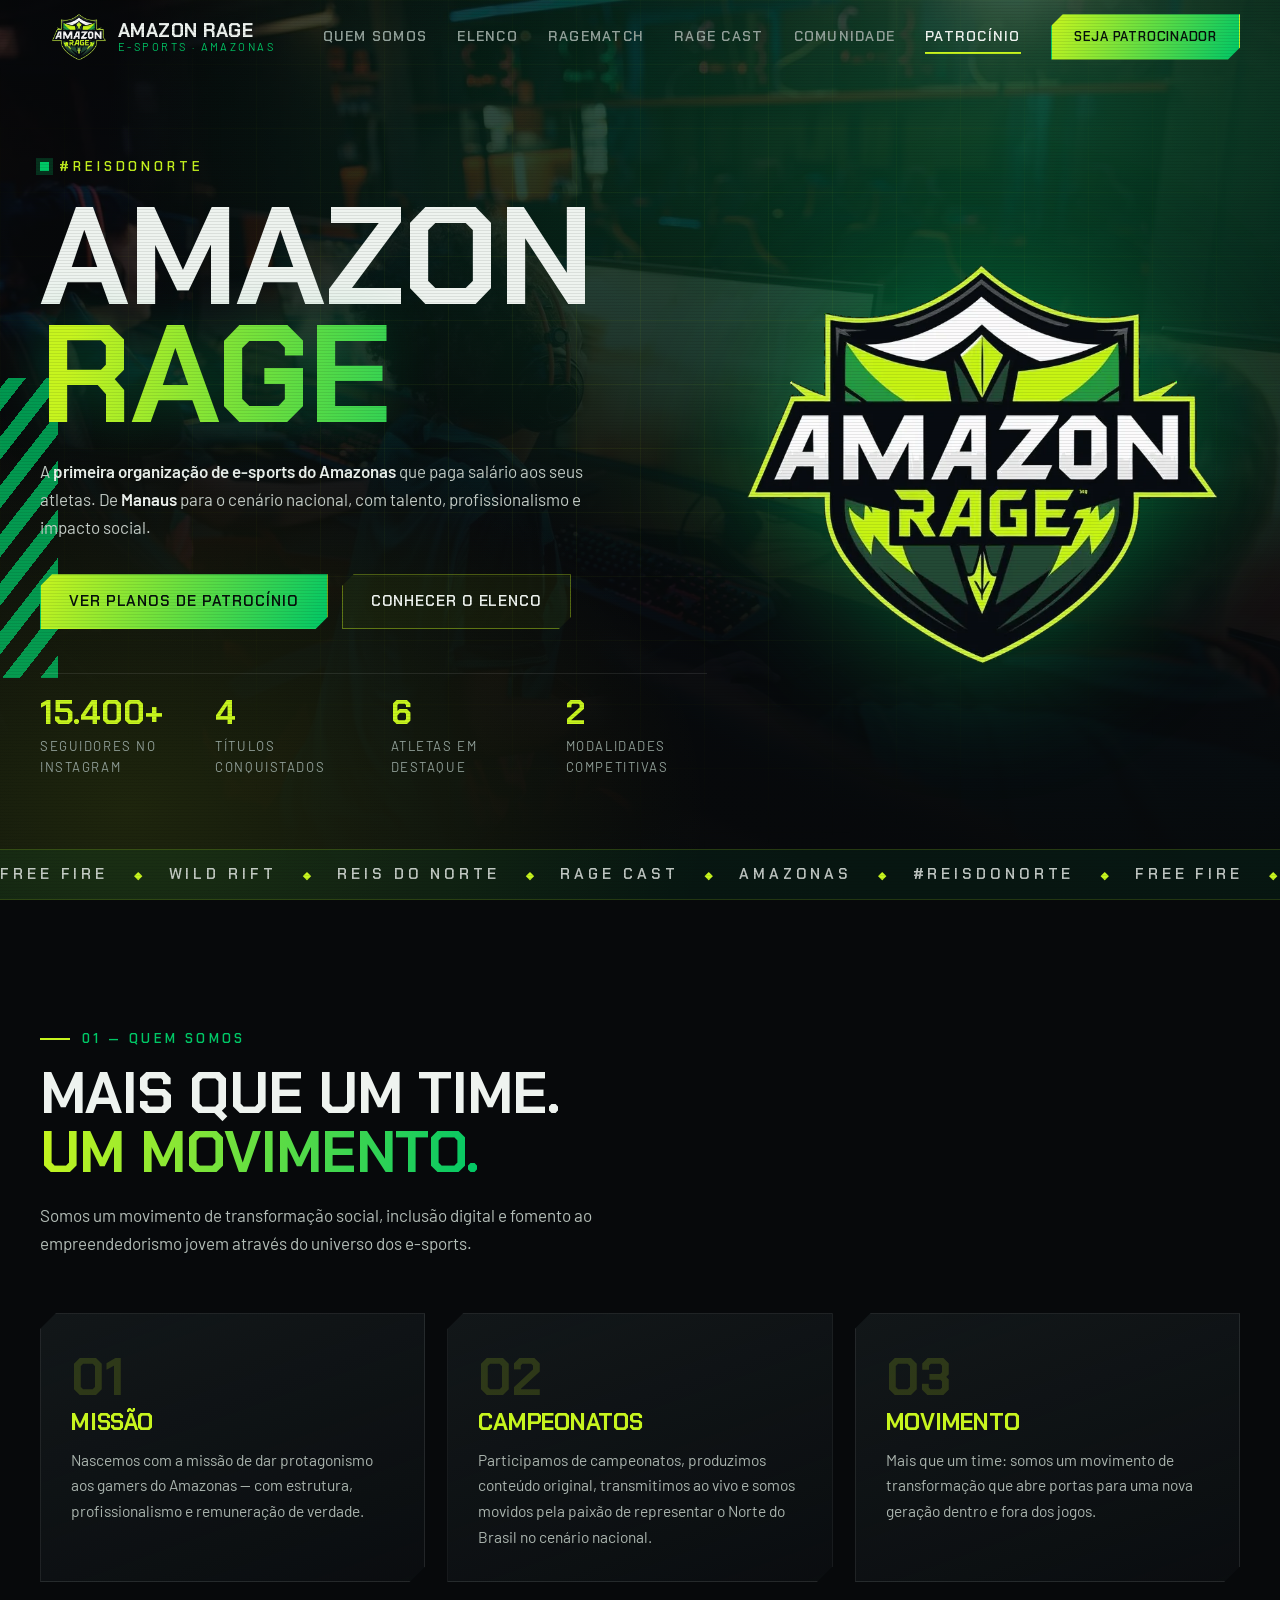
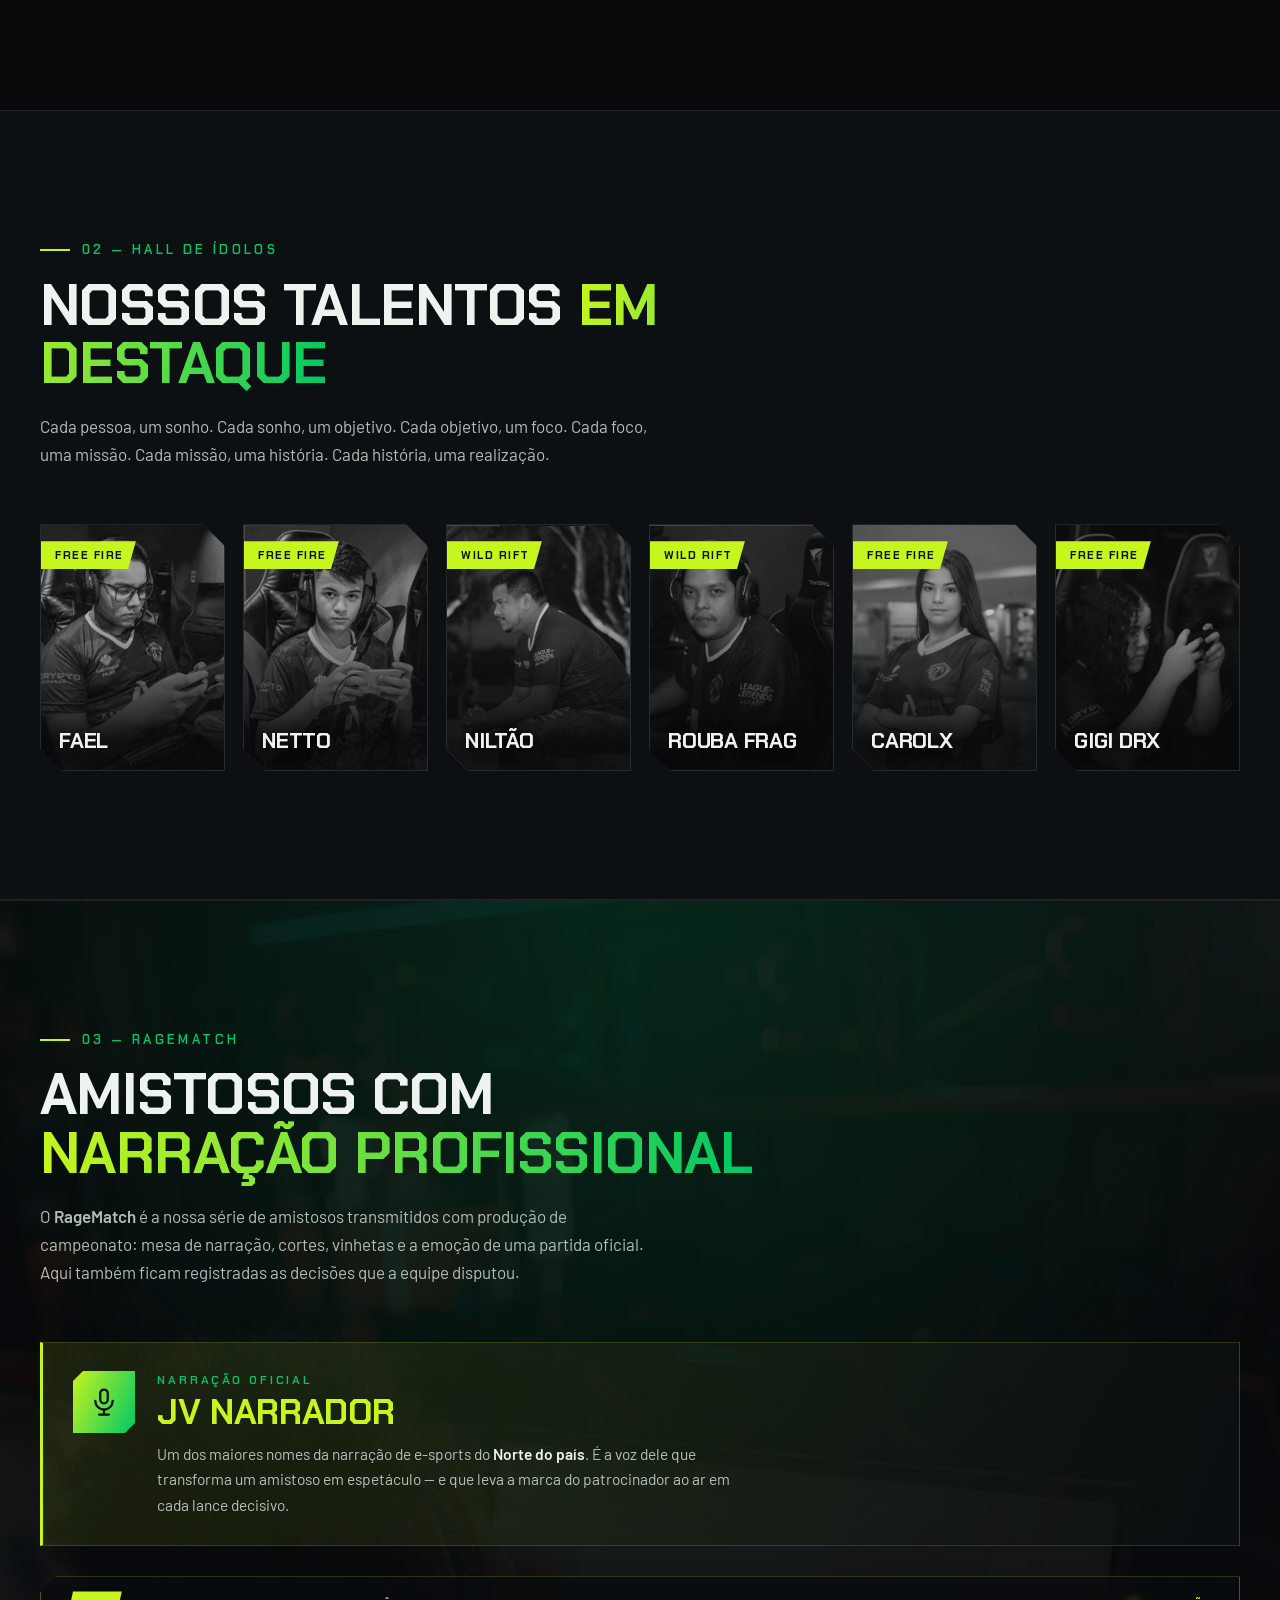
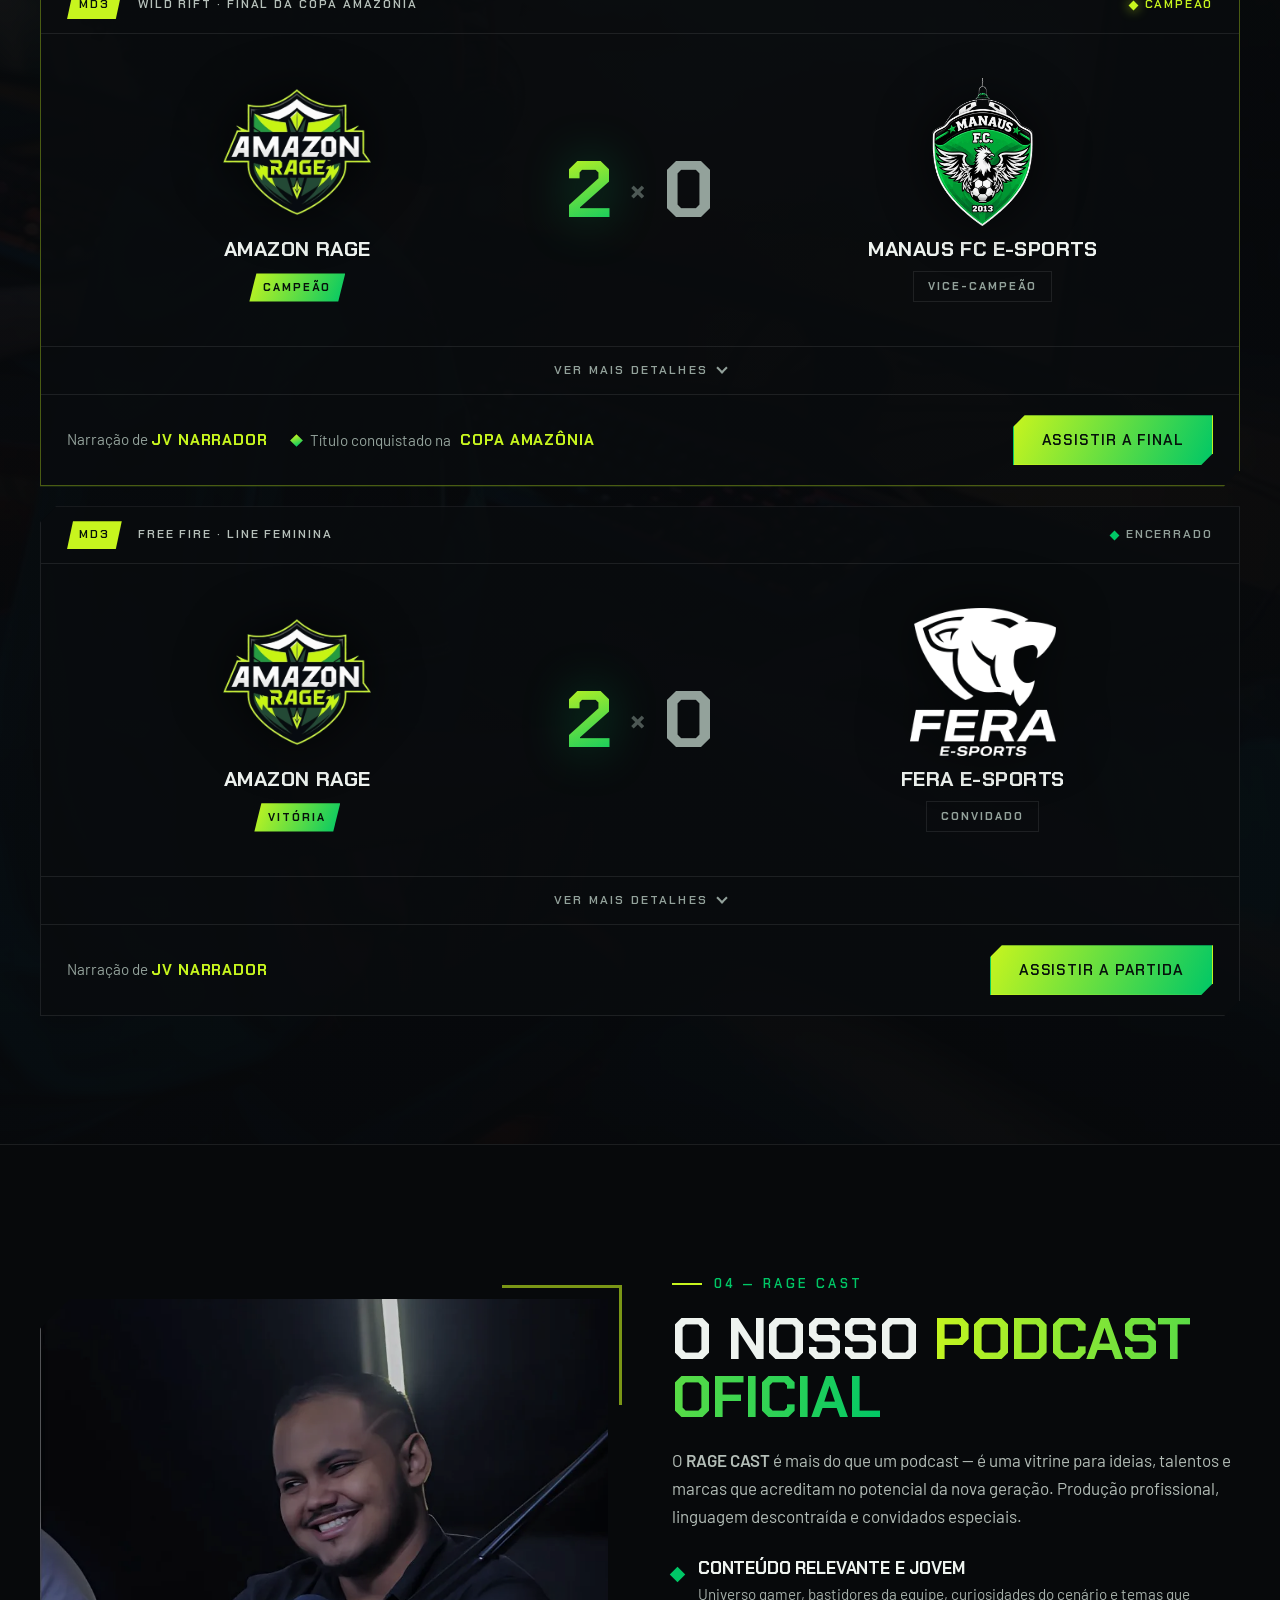
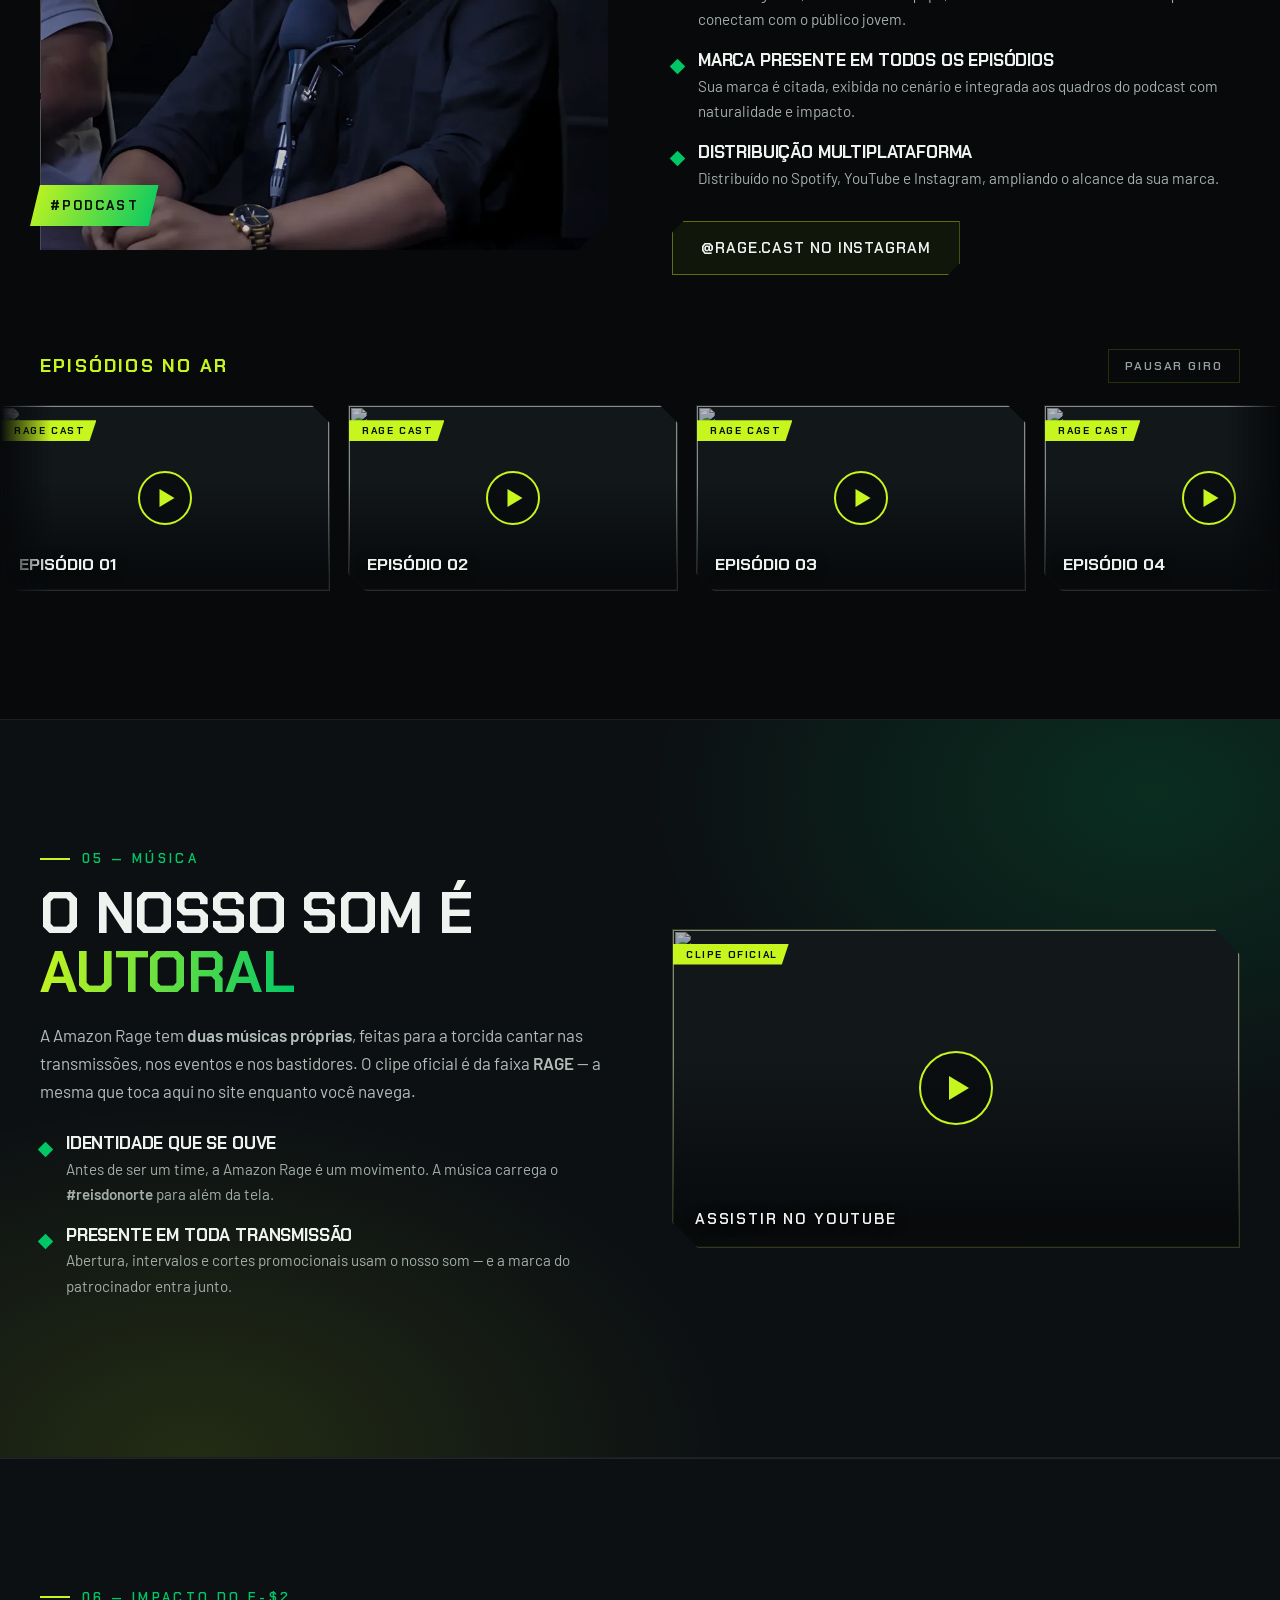
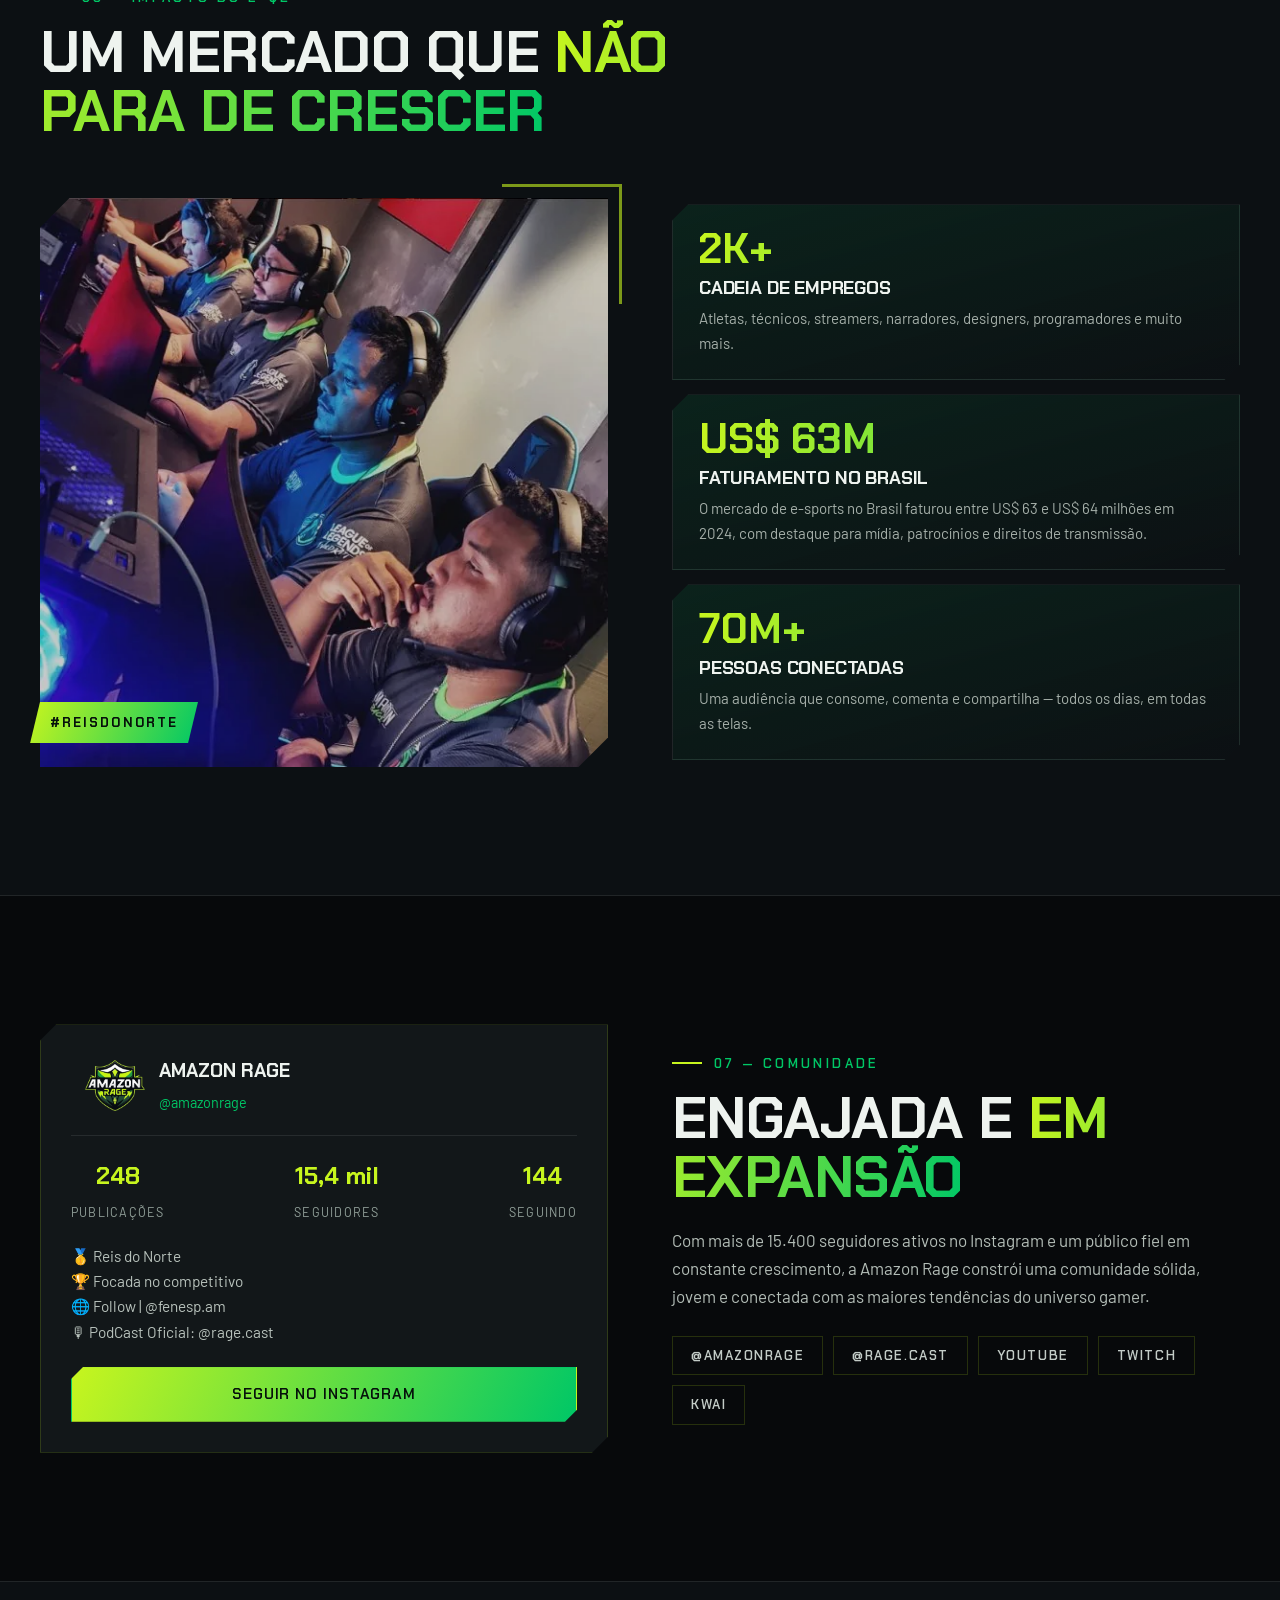
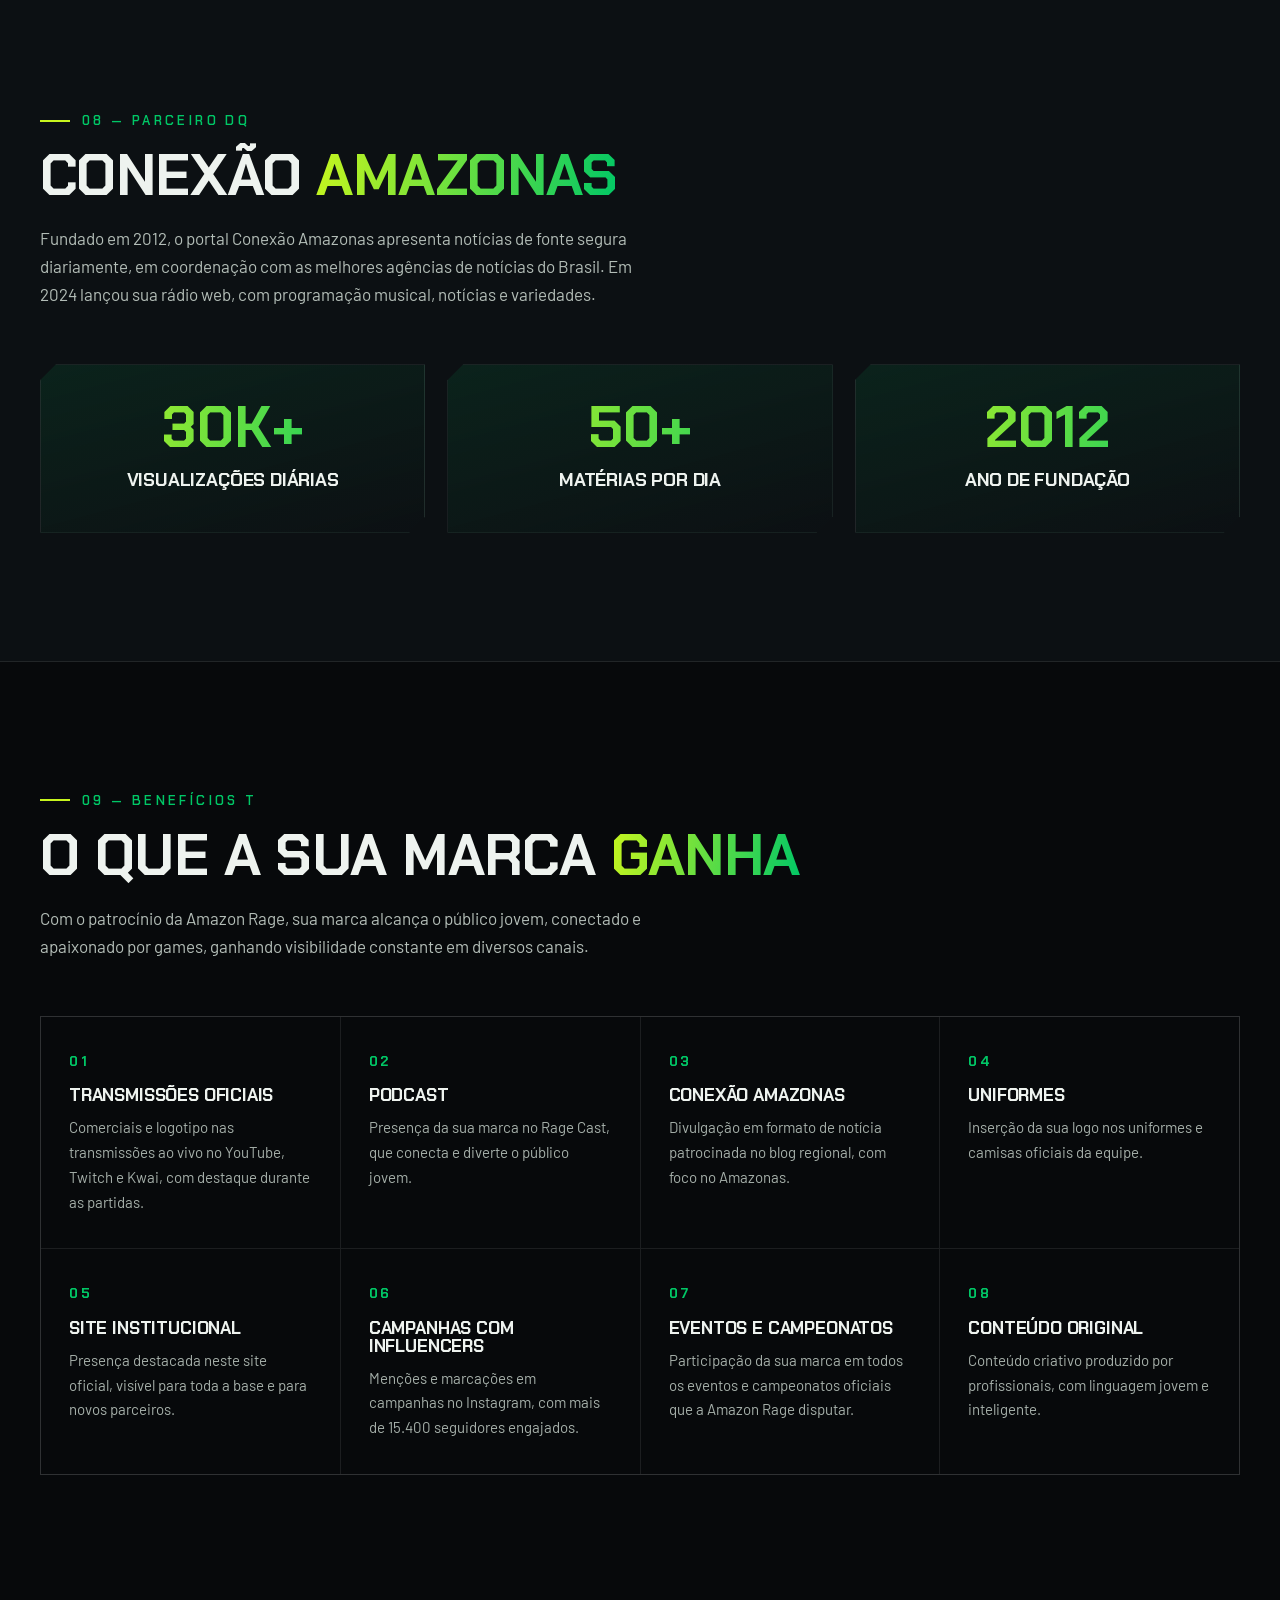
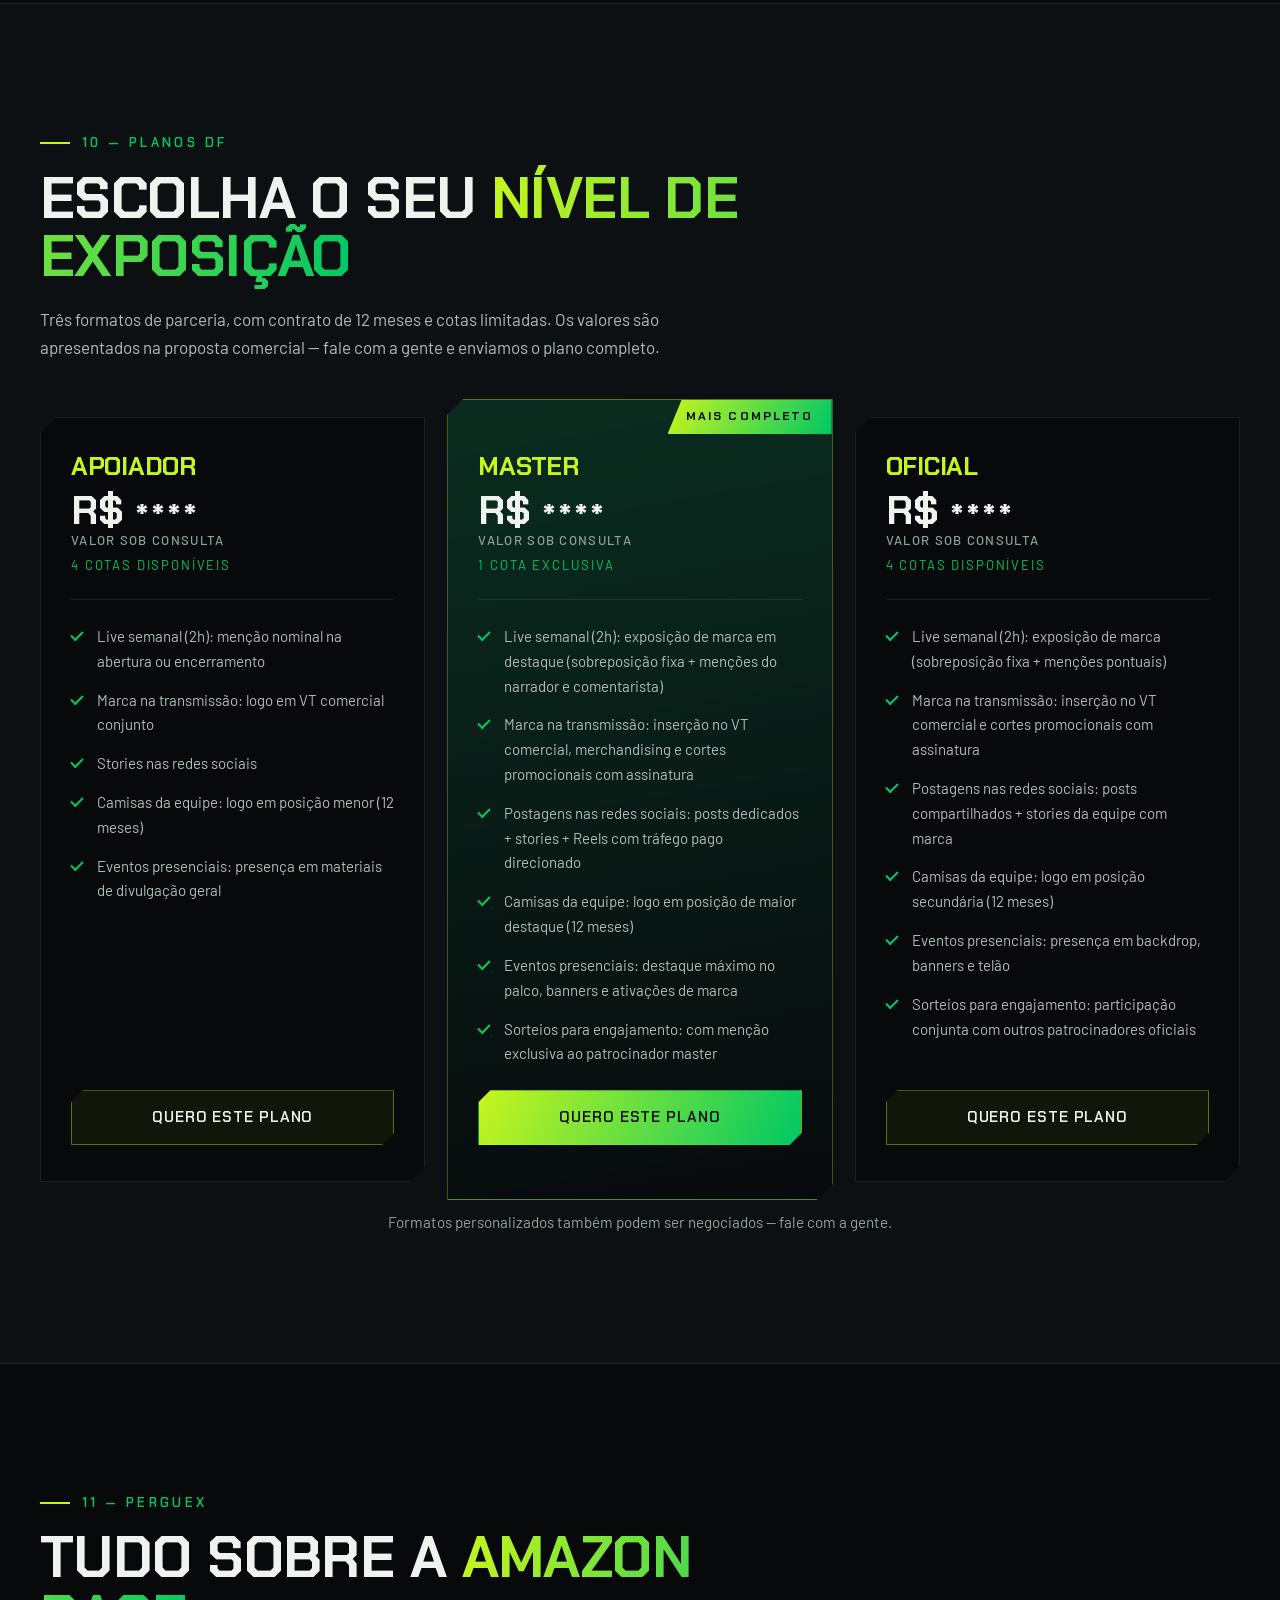
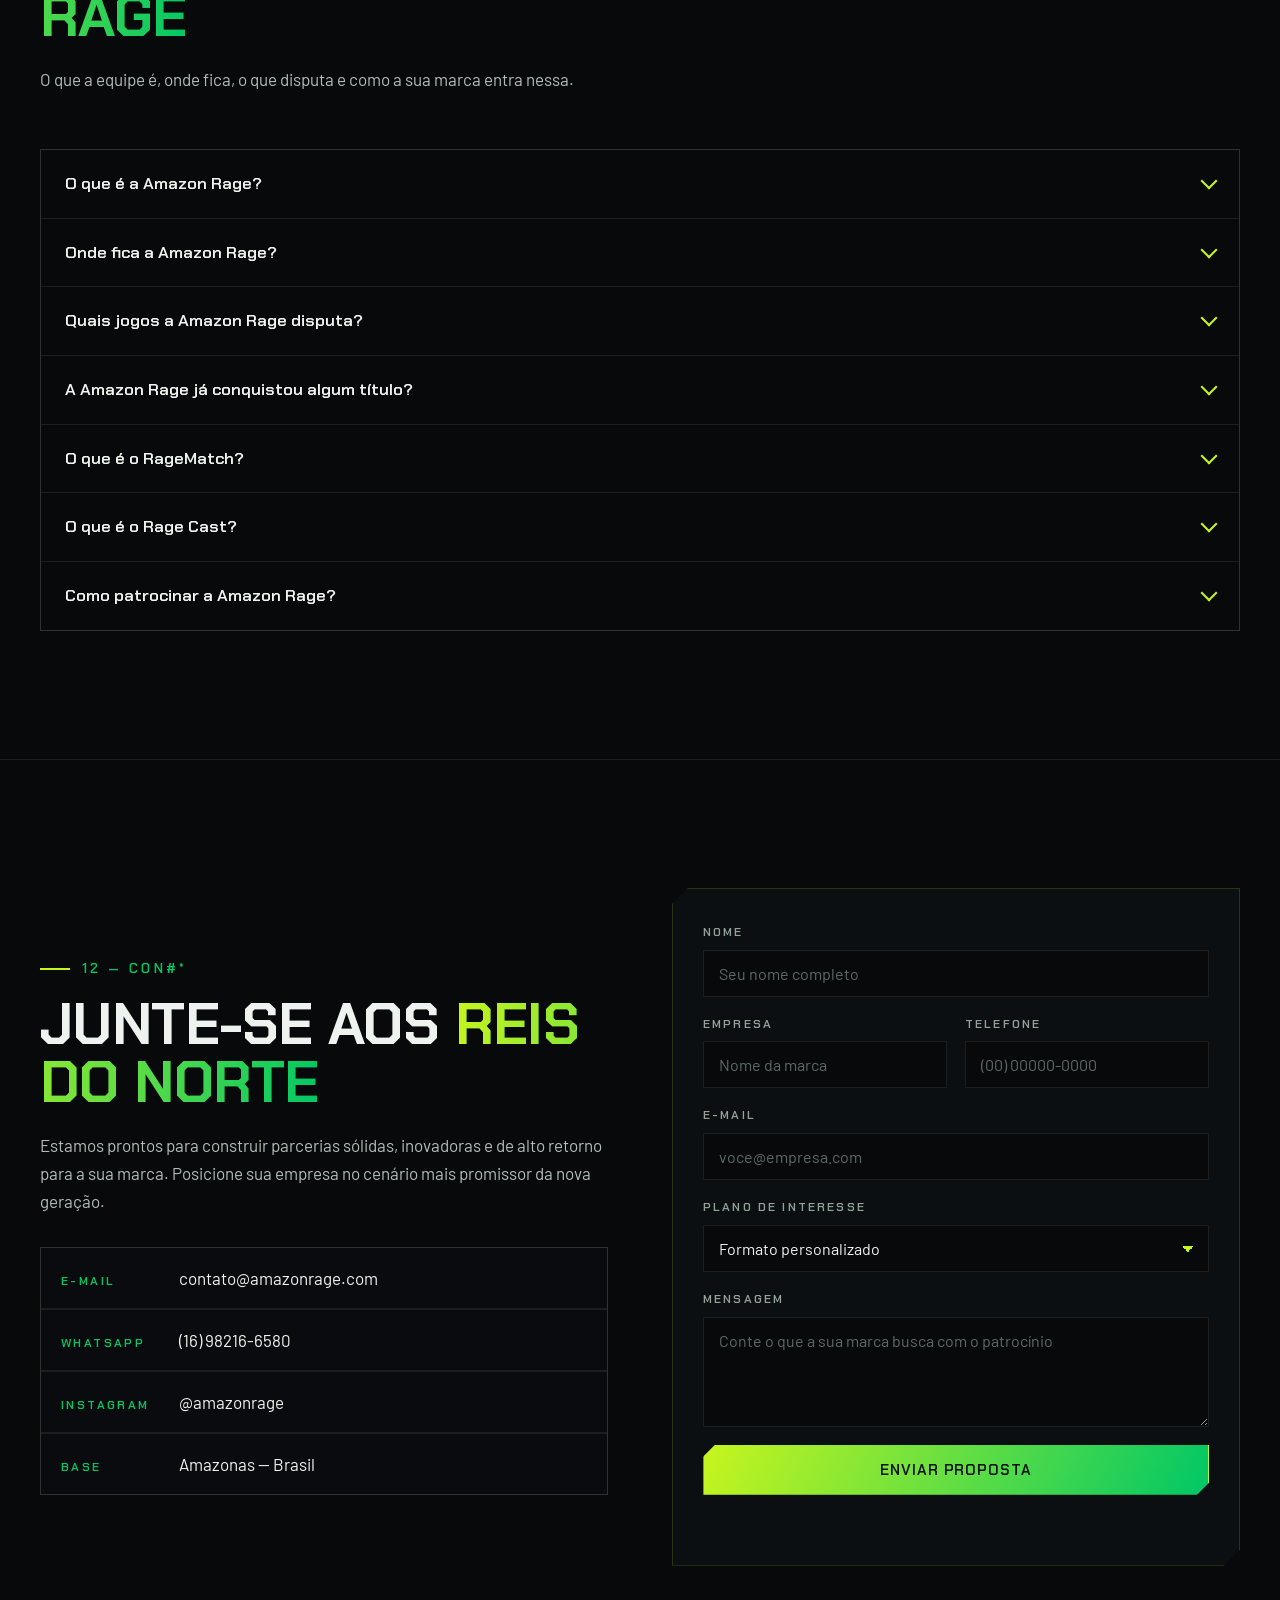
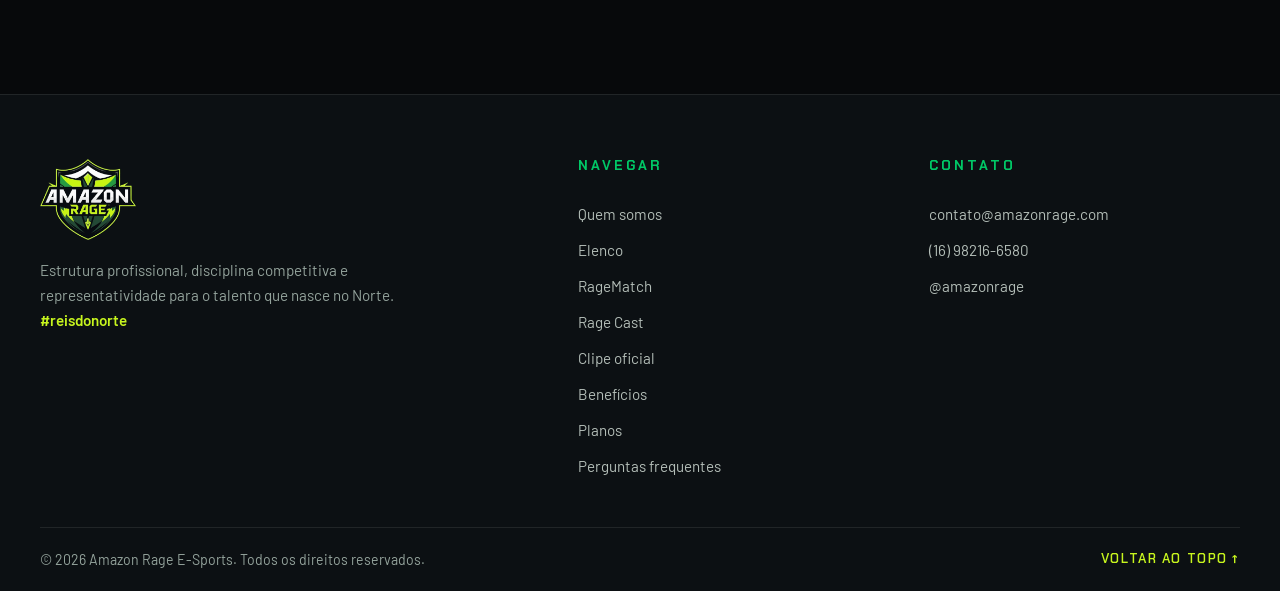
==== commit 56b8e472: "ajuste: o painel da trilha passa a abrir por padrão Recolhido, o player virava um quadradinho fácil " ====
--- a/index.html
+++ b/index.html
@@ -249,7 +249,7 @@
 
 		<div class="trilha-painel" id="playerPanel">
 			<p class="trilha-faixa">
-				<span>Tocando agora</span>
+				<span id="playerEstado">Trilha oficial</span>
 				<strong id="playerTitulo">RAGE</strong>
 			</p>
 
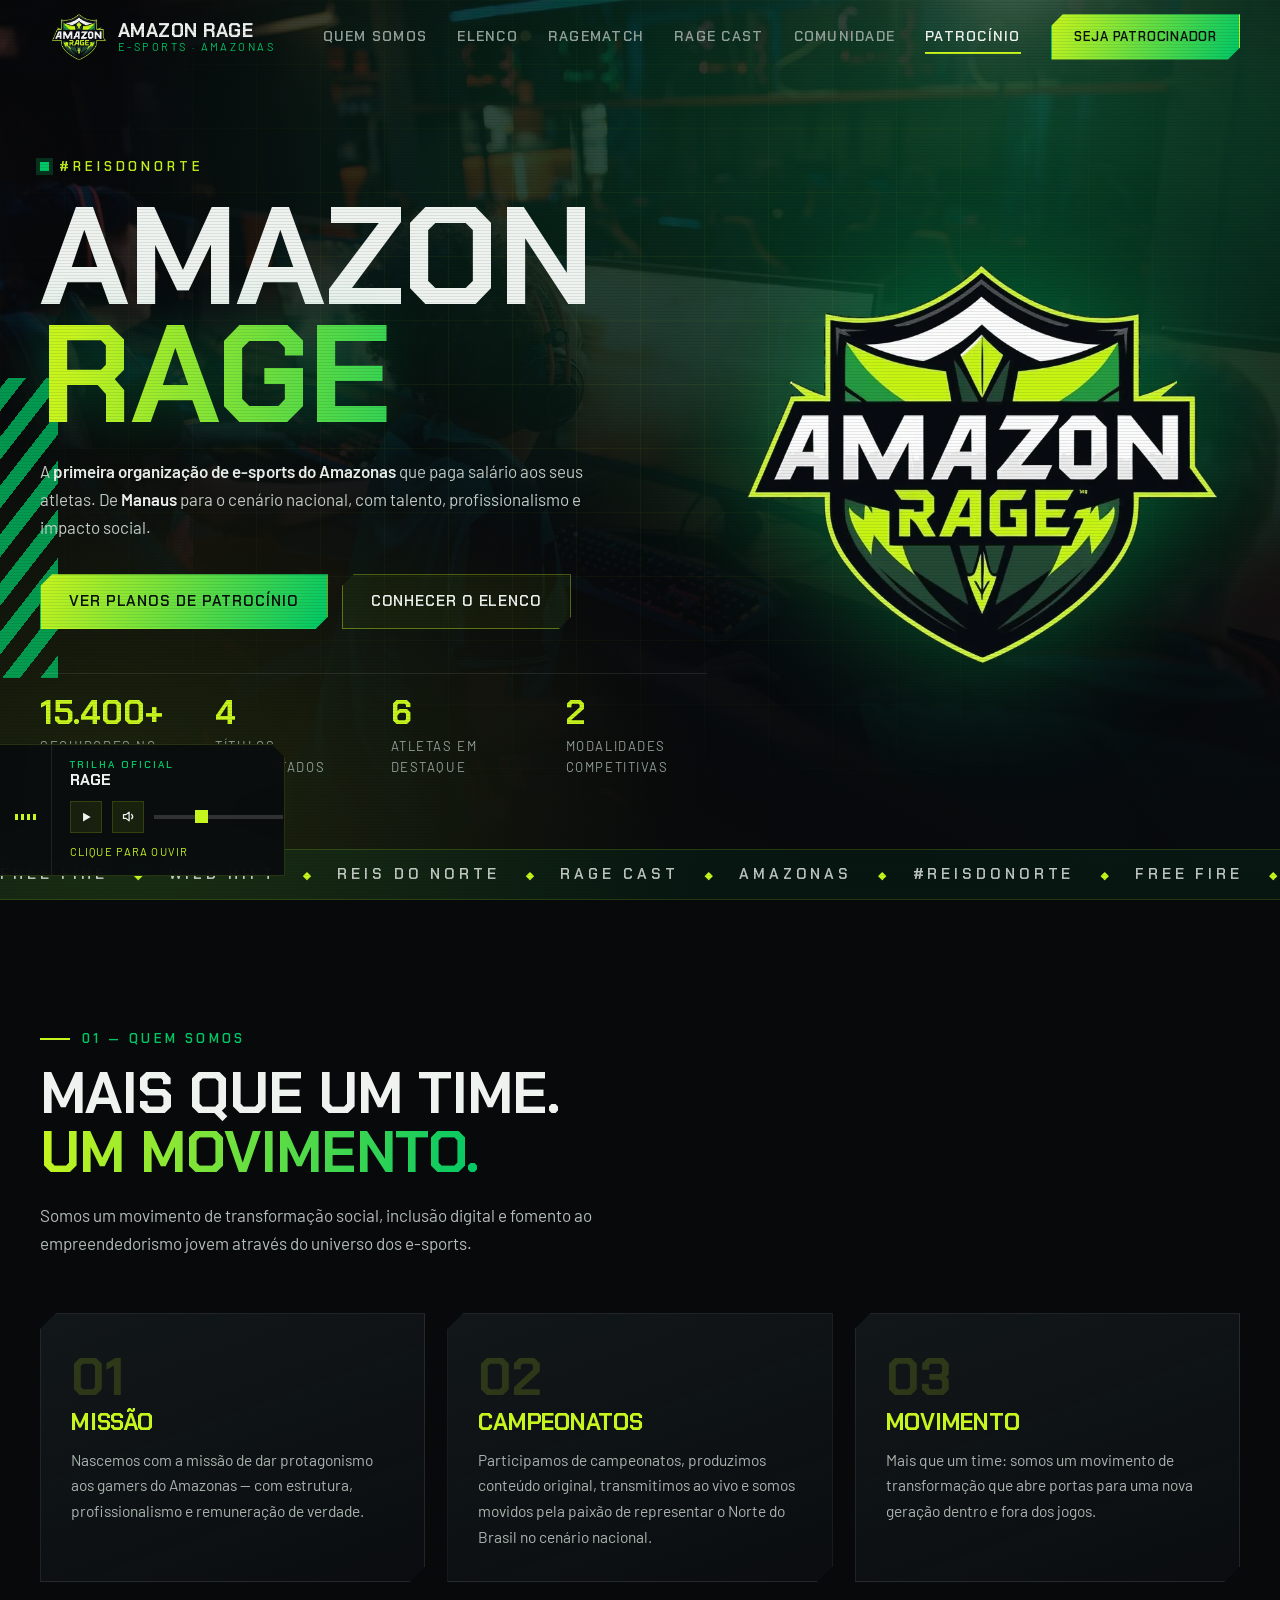
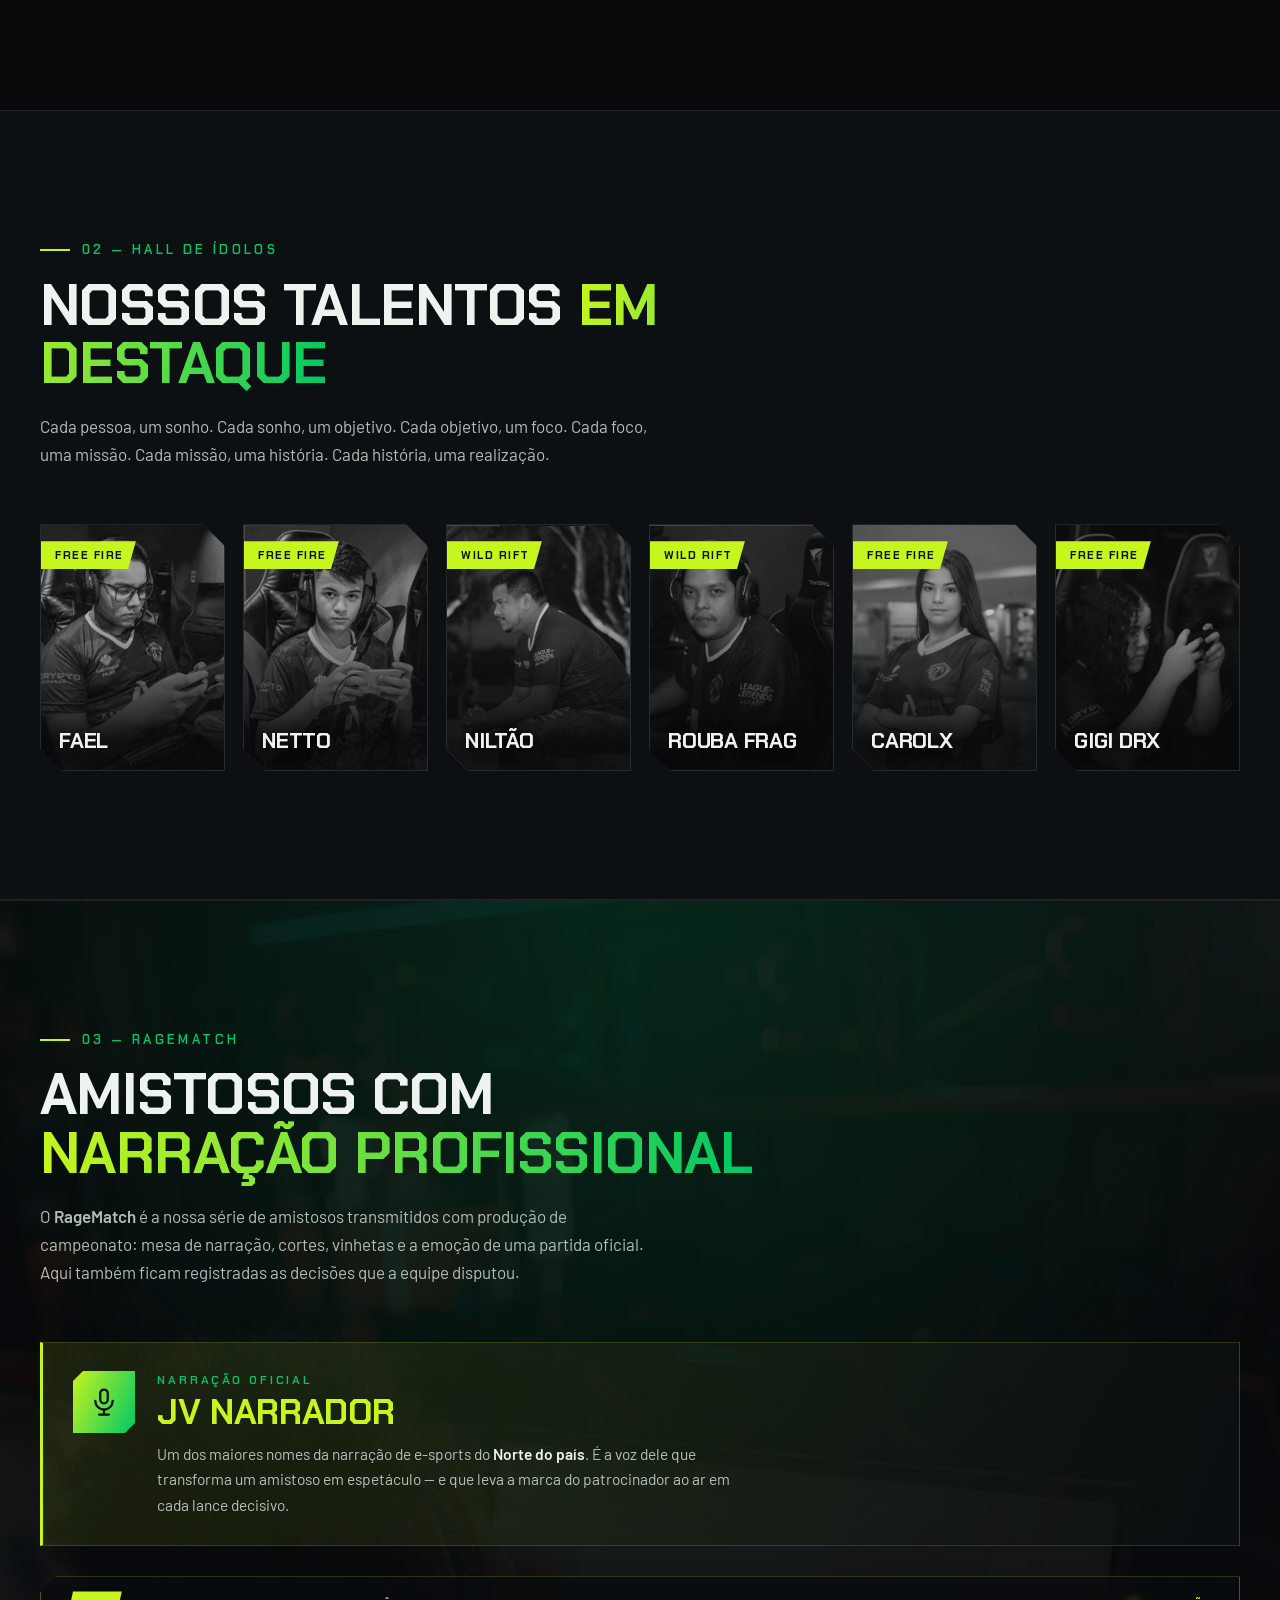
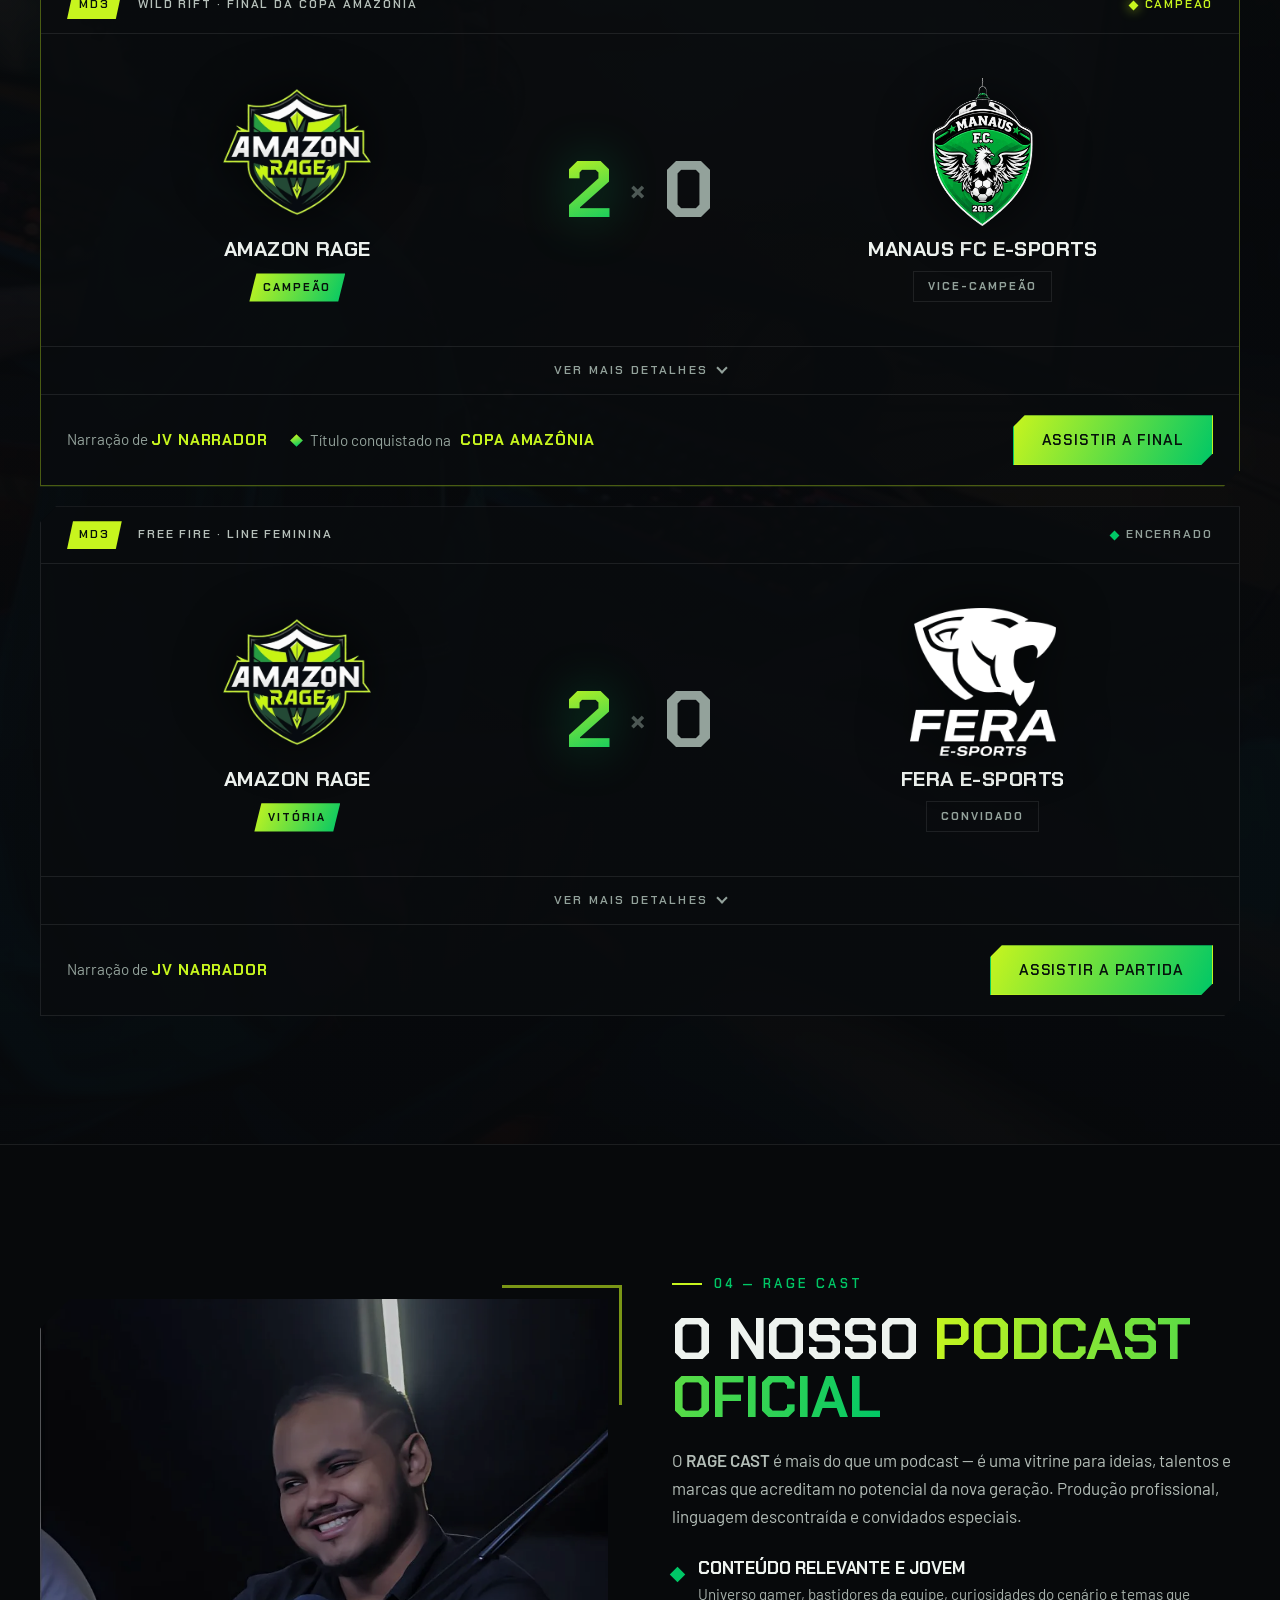
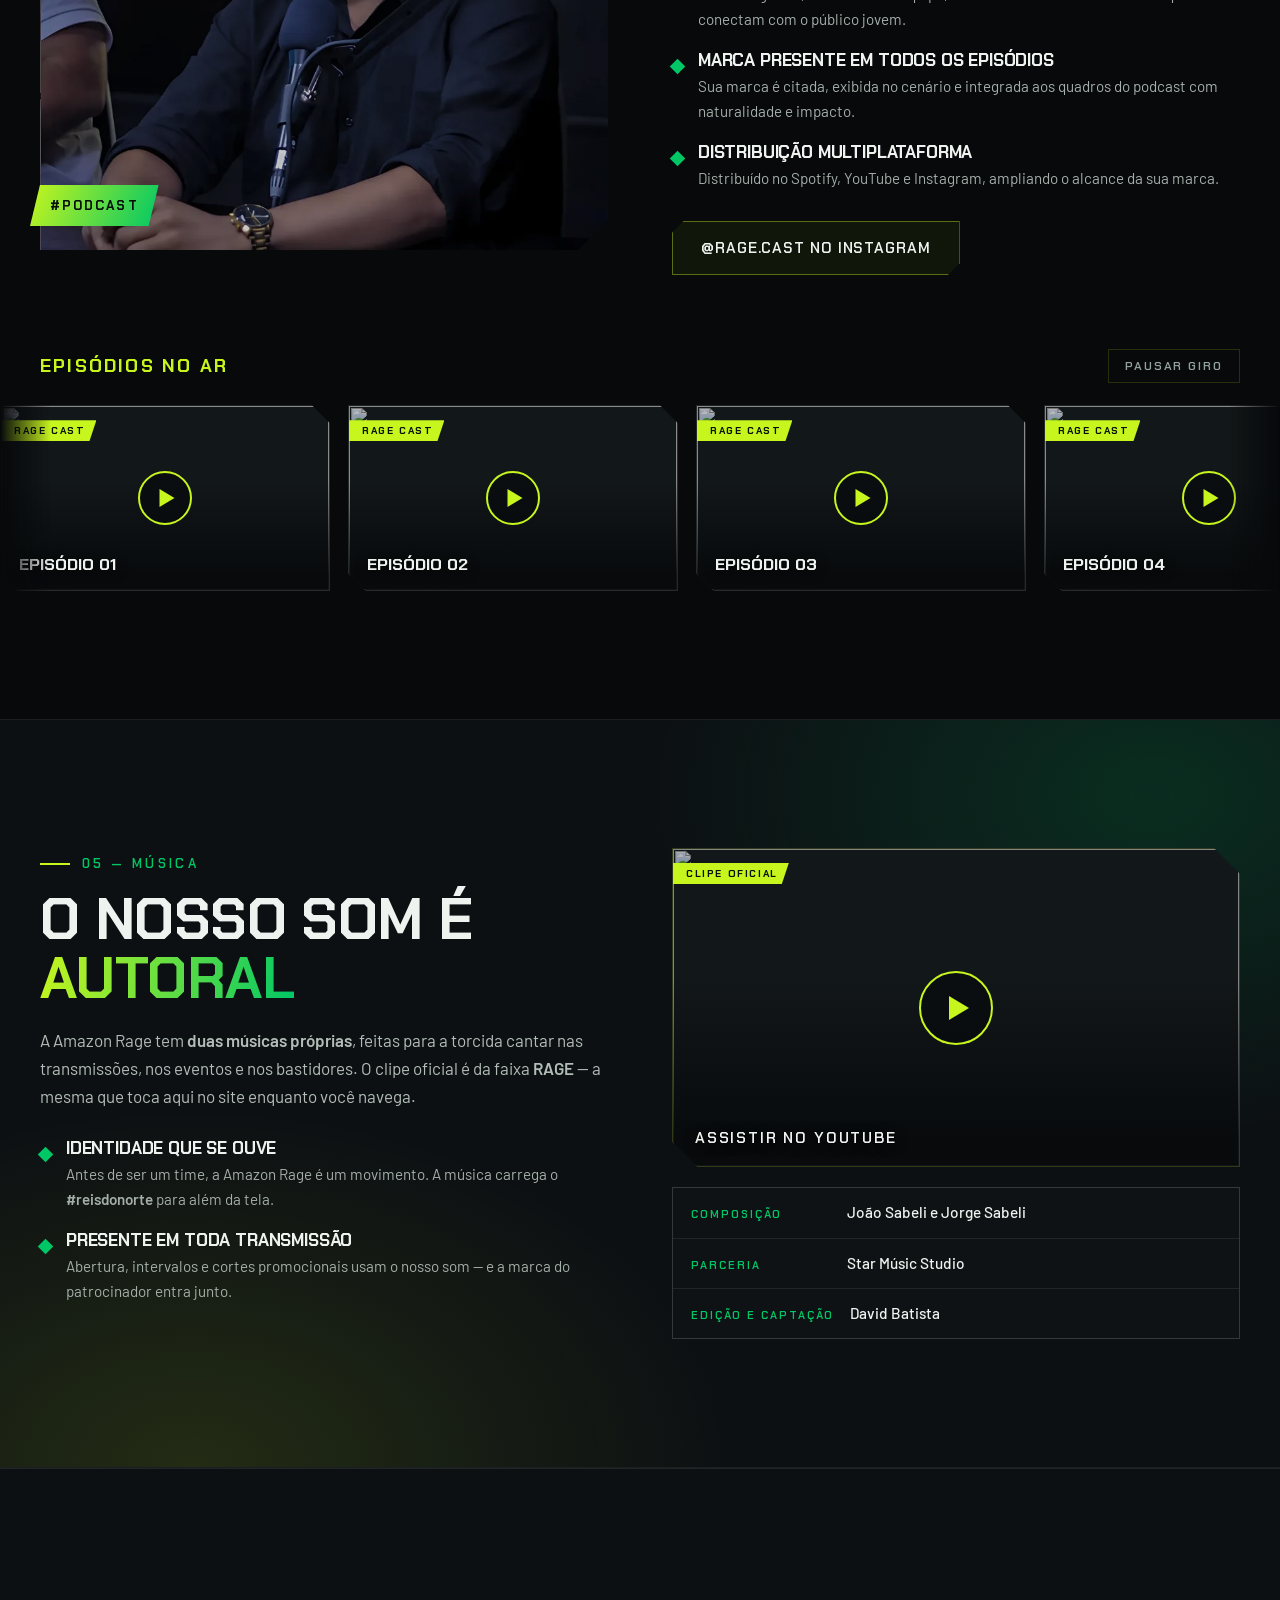
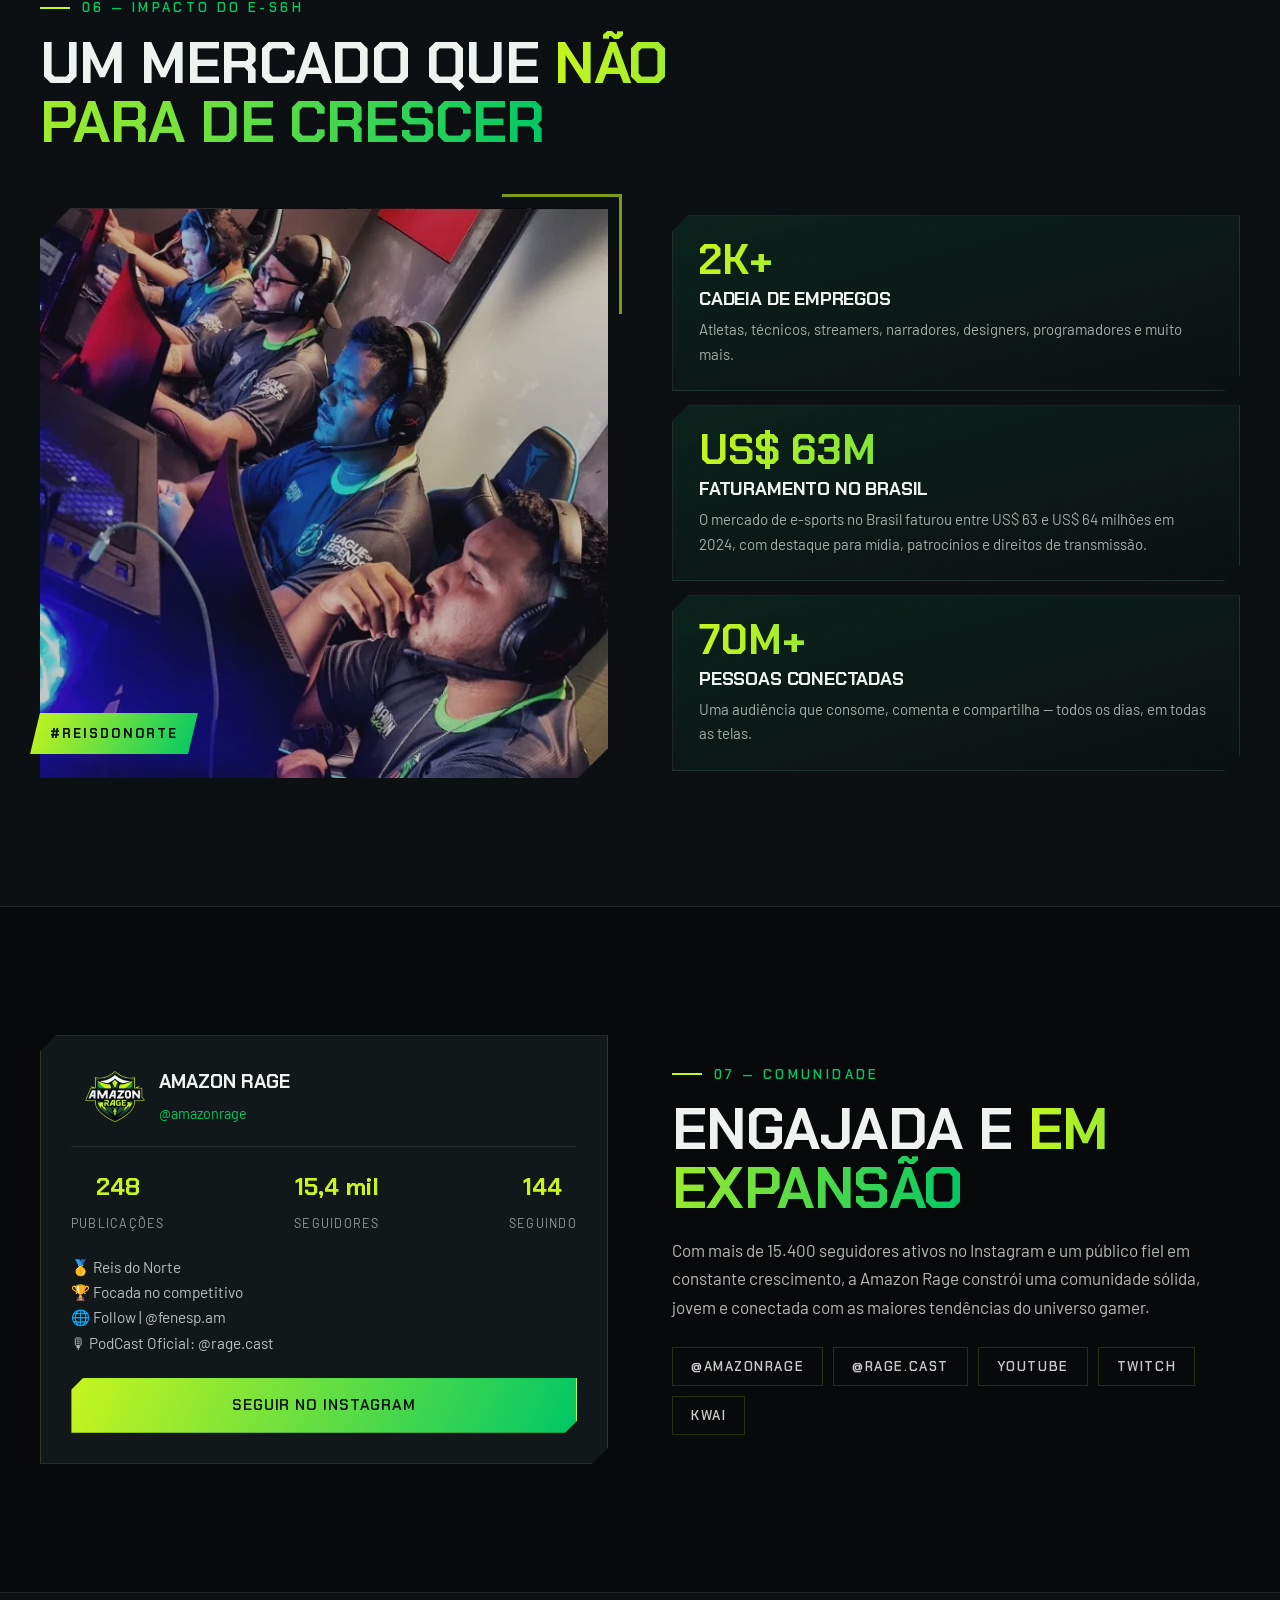
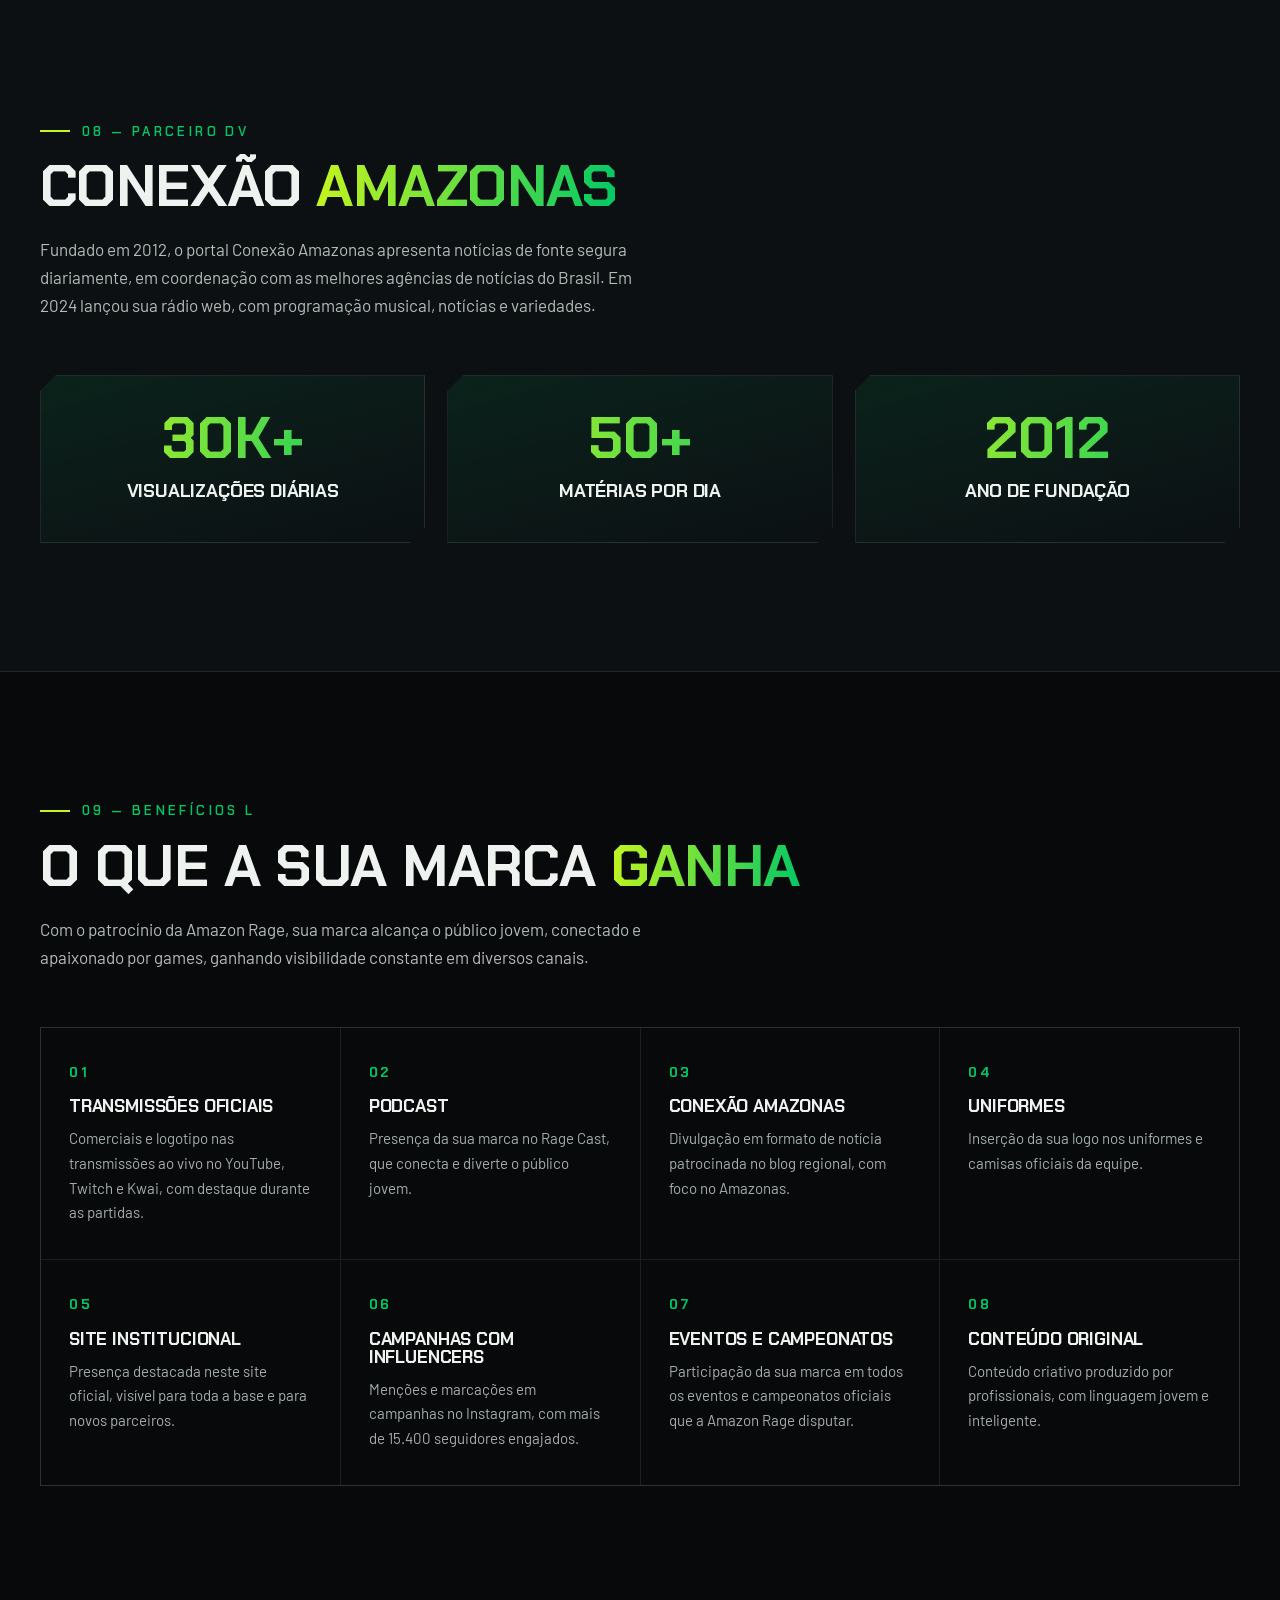
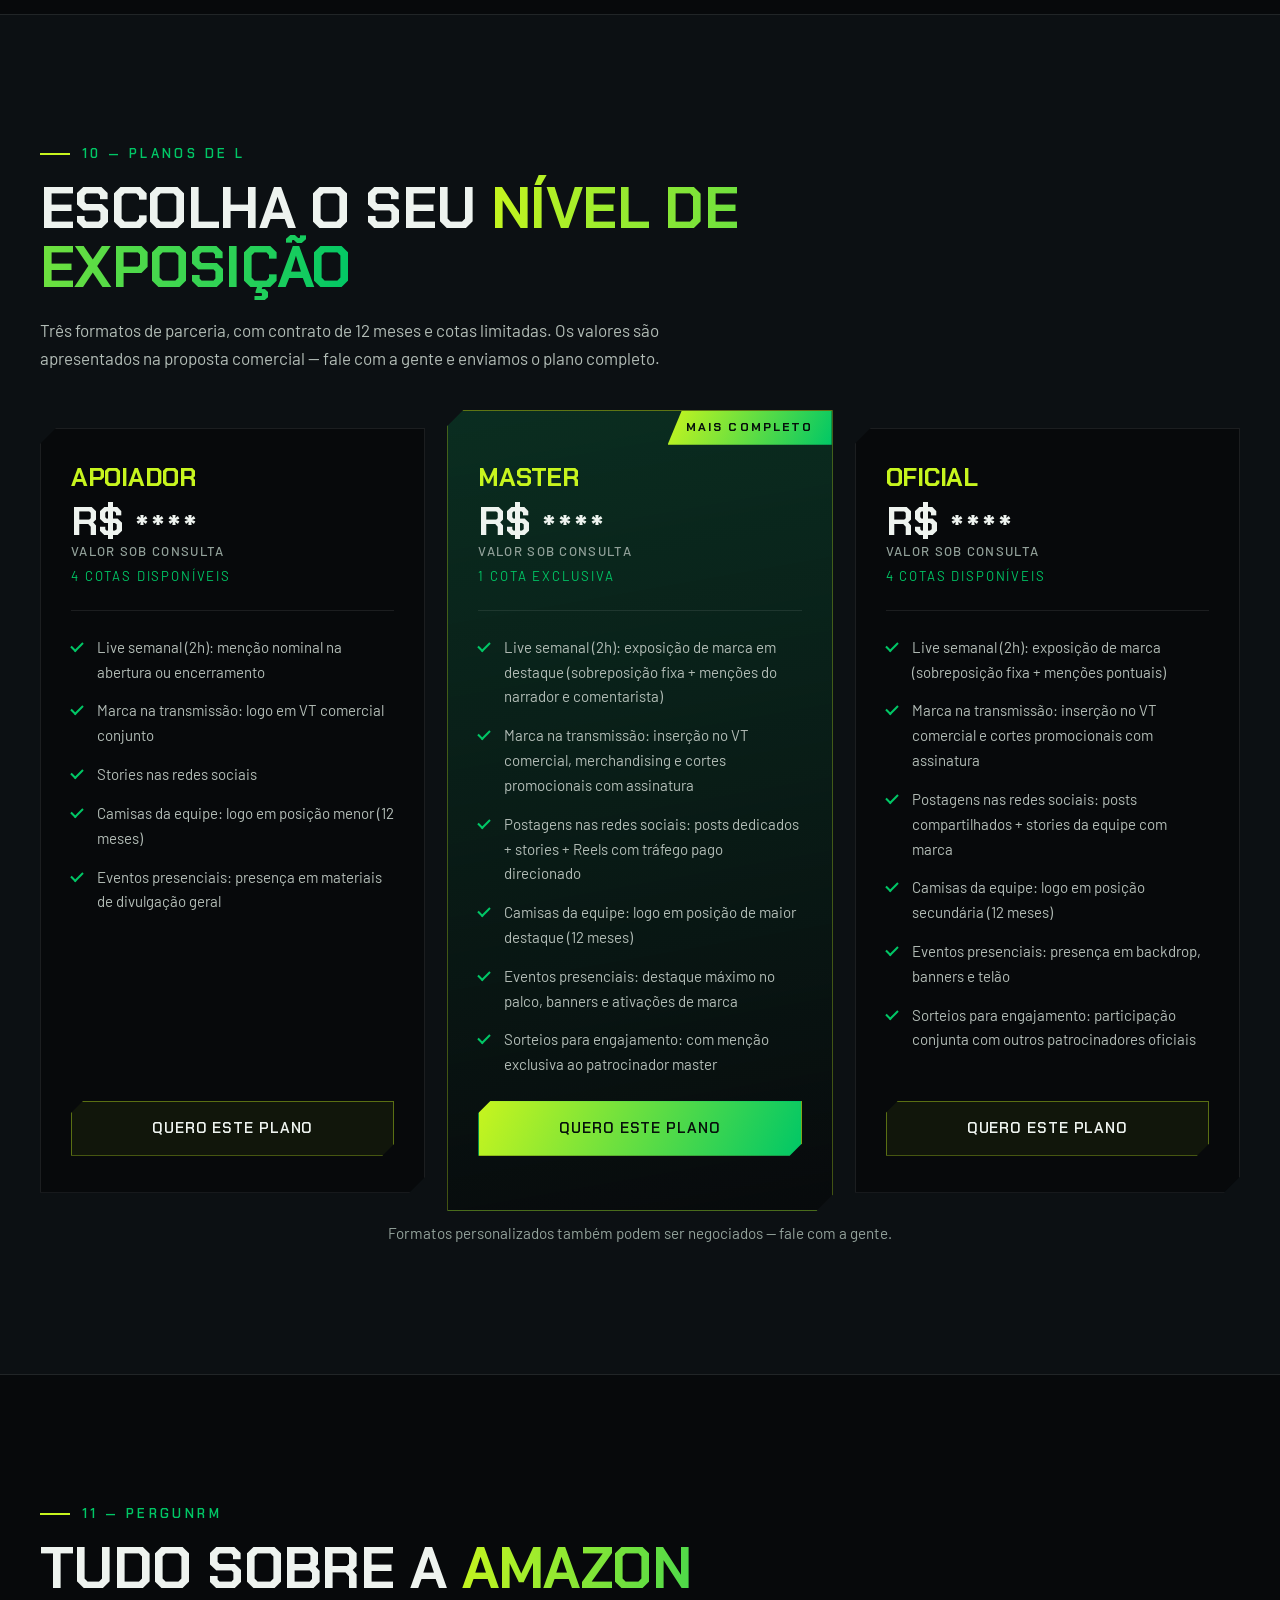
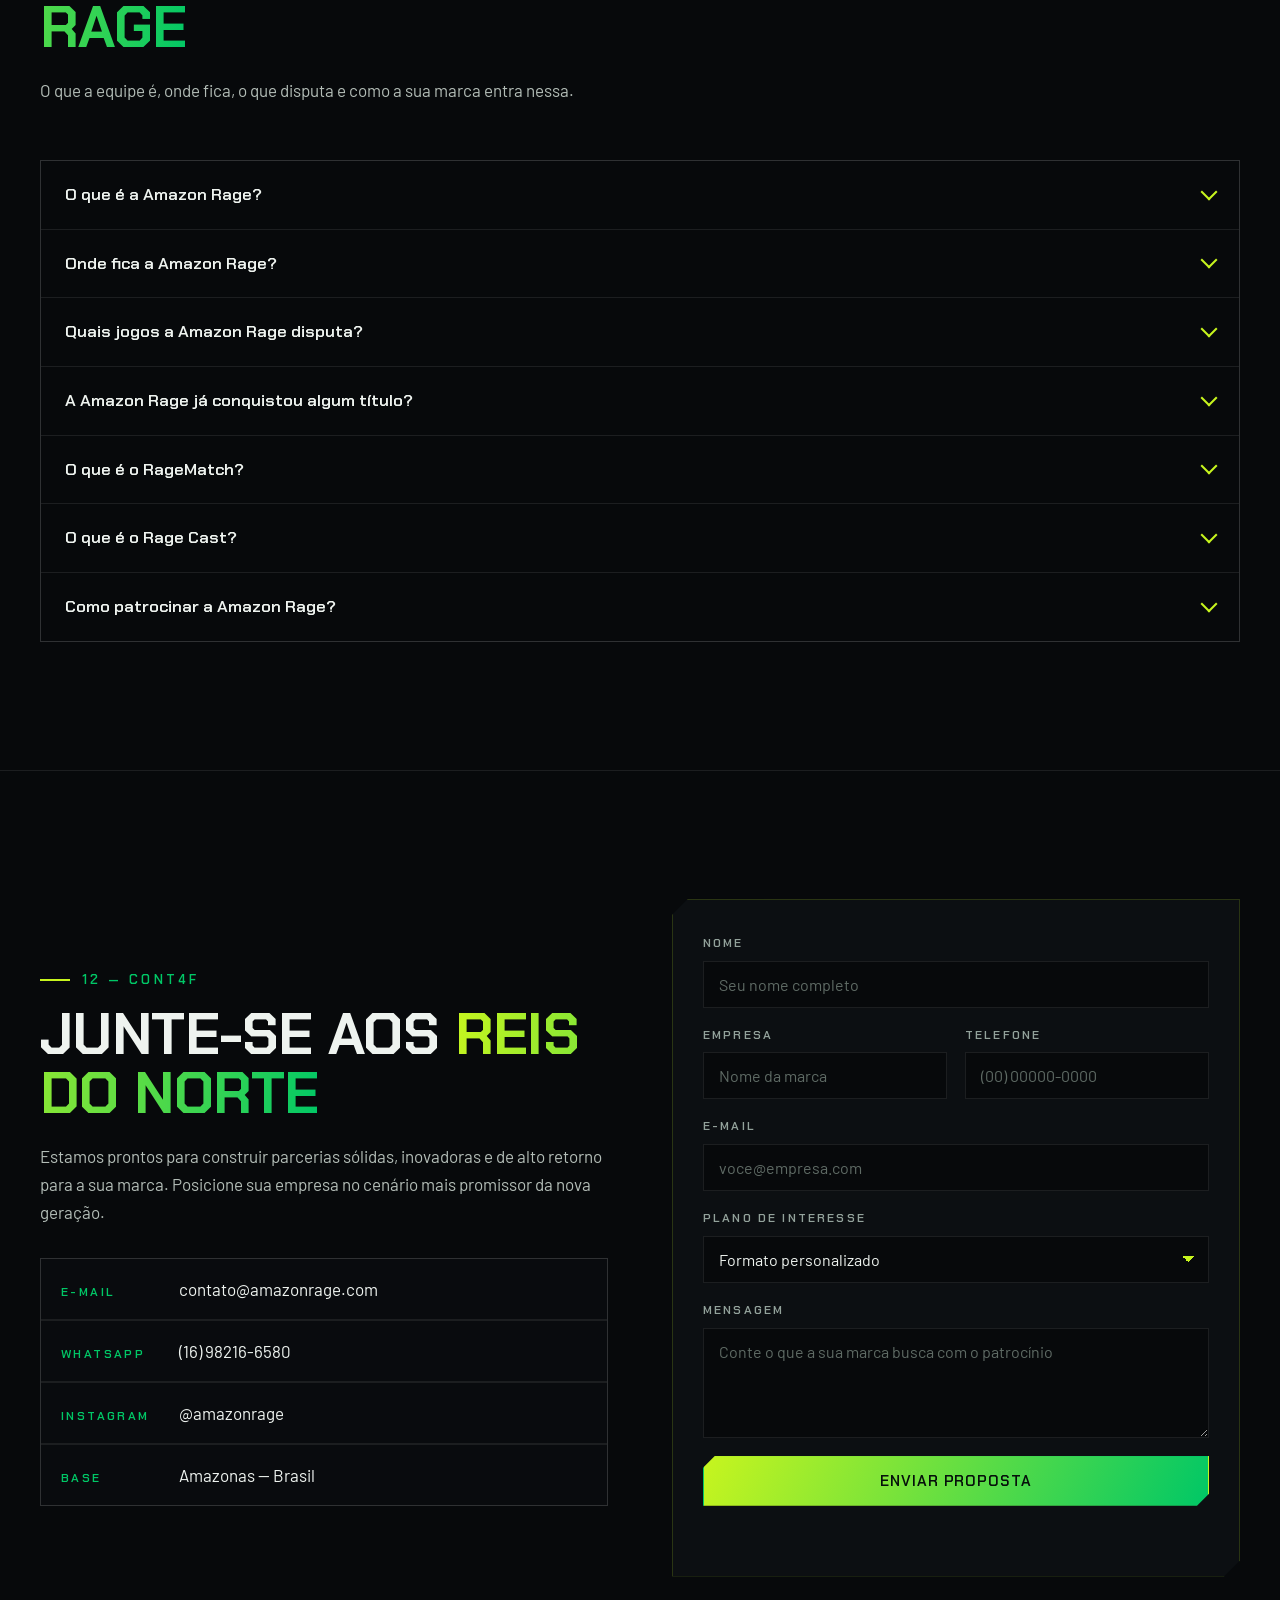
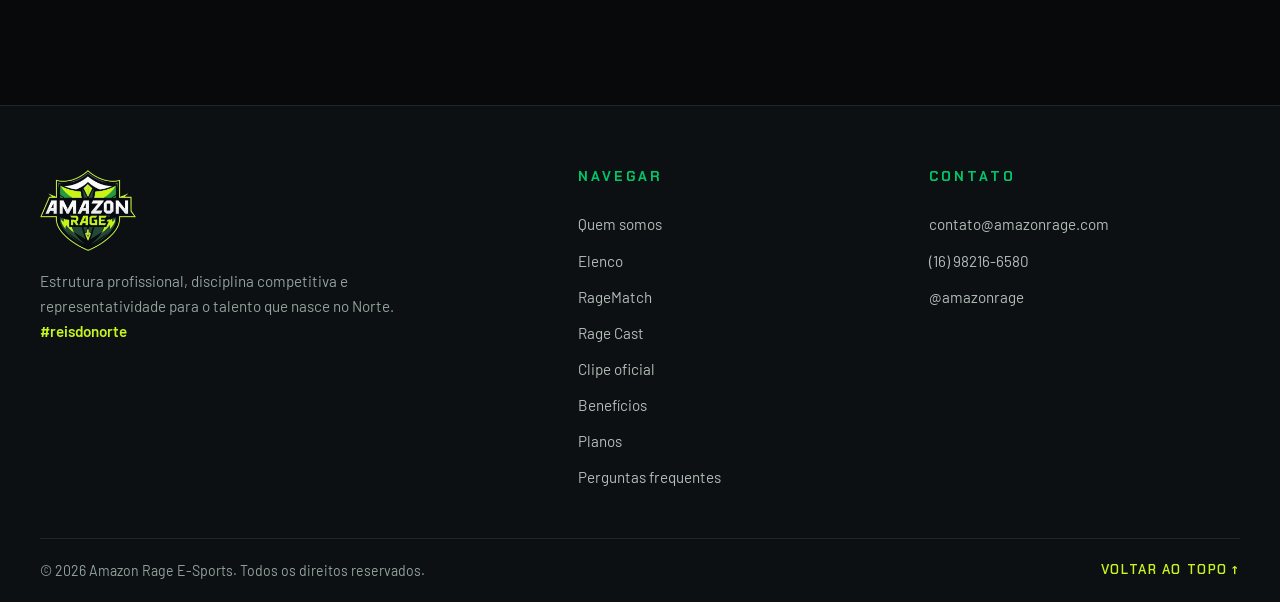
==== commit f25faa1b: "feat: ficha técnica da faixa RAGE - Bloco de créditos abaixo do clipe: composição de João Sabeli e J" ====
--- a/index.html
+++ b/index.html
@@ -141,7 +141,21 @@
 				"name": "RAGE",
 				"description": "Faixa autoral da Amazon Rage, tema oficial da equipe e do clipe.",
 				"inLanguage": "pt-BR",
-				"byArtist": { "@id": "https://amazonrage.netlify.app/#organizacao" }
+				"byArtist": { "@id": "https://amazonrage.netlify.app/#organizacao" },
+				"recordingOf": {
+					"@type": "MusicComposition",
+					"name": "RAGE",
+					"composer": [
+						{ "@type": "Person", "name": "João Sabeli" },
+						{ "@type": "Person", "name": "Jorge Sabeli" }
+					]
+				},
+				"producer": { "@type": "Organization", "name": "Star Músic Studio" },
+				"contributor": {
+					"@type": "Person",
+					"name": "David Batista",
+					"jobTitle": "Edição e captação"
+				}
 			},
 			{
 				"@type": "PodcastSeries",
@@ -907,6 +921,21 @@
 						<span class="ep-tag">Clipe oficial</span>
 						<span class="clip-caption">Assistir no YouTube</span>
 					</button>
+
+					<ul class="credits">
+						<li>
+							<span>Composição</span>
+							<strong>João Sabeli e Jorge Sabeli</strong>
+						</li>
+						<li>
+							<span>Parceria</span>
+							<strong>Star Músic Studio</strong>
+						</li>
+						<li>
+							<span>Edição e captação</span>
+							<strong>David Batista</strong>
+						</li>
+					</ul>
 				</div>
 			</div>
 		</section>
--- a/assets/css/style.css
+++ b/assets/css/style.css
@@ -2023,6 +2023,50 @@
 	text-transform: uppercase;
 	color: var(--white);
 	text-shadow: 0 2px 12px rgba(0, 0, 0, .9);
+}
+
+/* ficha técnica da faixa */
+.credits {
+	display: grid;
+	gap: 1px;
+	list-style: none;
+	padding: 0;
+	margin: 20px 0 0;
+	background: var(--line-soft);
+	border: 1px solid var(--line-soft);
+}
+
+.credits li {
+	display: flex;
+	flex-wrap: wrap;
+	align-items: baseline;
+	gap: 4px 16px;
+	padding: 12px 18px;
+	background: rgba(9, 12, 14, .72);
+}
+
+.credits span {
+	flex-shrink: 0;
+	min-width: 140px;
+	font-family: var(--font-head);
+	font-size: 11px;
+	font-weight: 600;
+	letter-spacing: .18em;
+	text-transform: uppercase;
+	color: var(--green);
+}
+
+.credits strong {
+	font-weight: 500;
+	font-size: .96rem;
+	color: var(--white);
+}
+
+@media (max-width: 560px) {
+	.credits span {
+		min-width: 0;
+		width: 100%;
+	}
 }
 
 /* ---------------------------------------------- trilha sonora */
